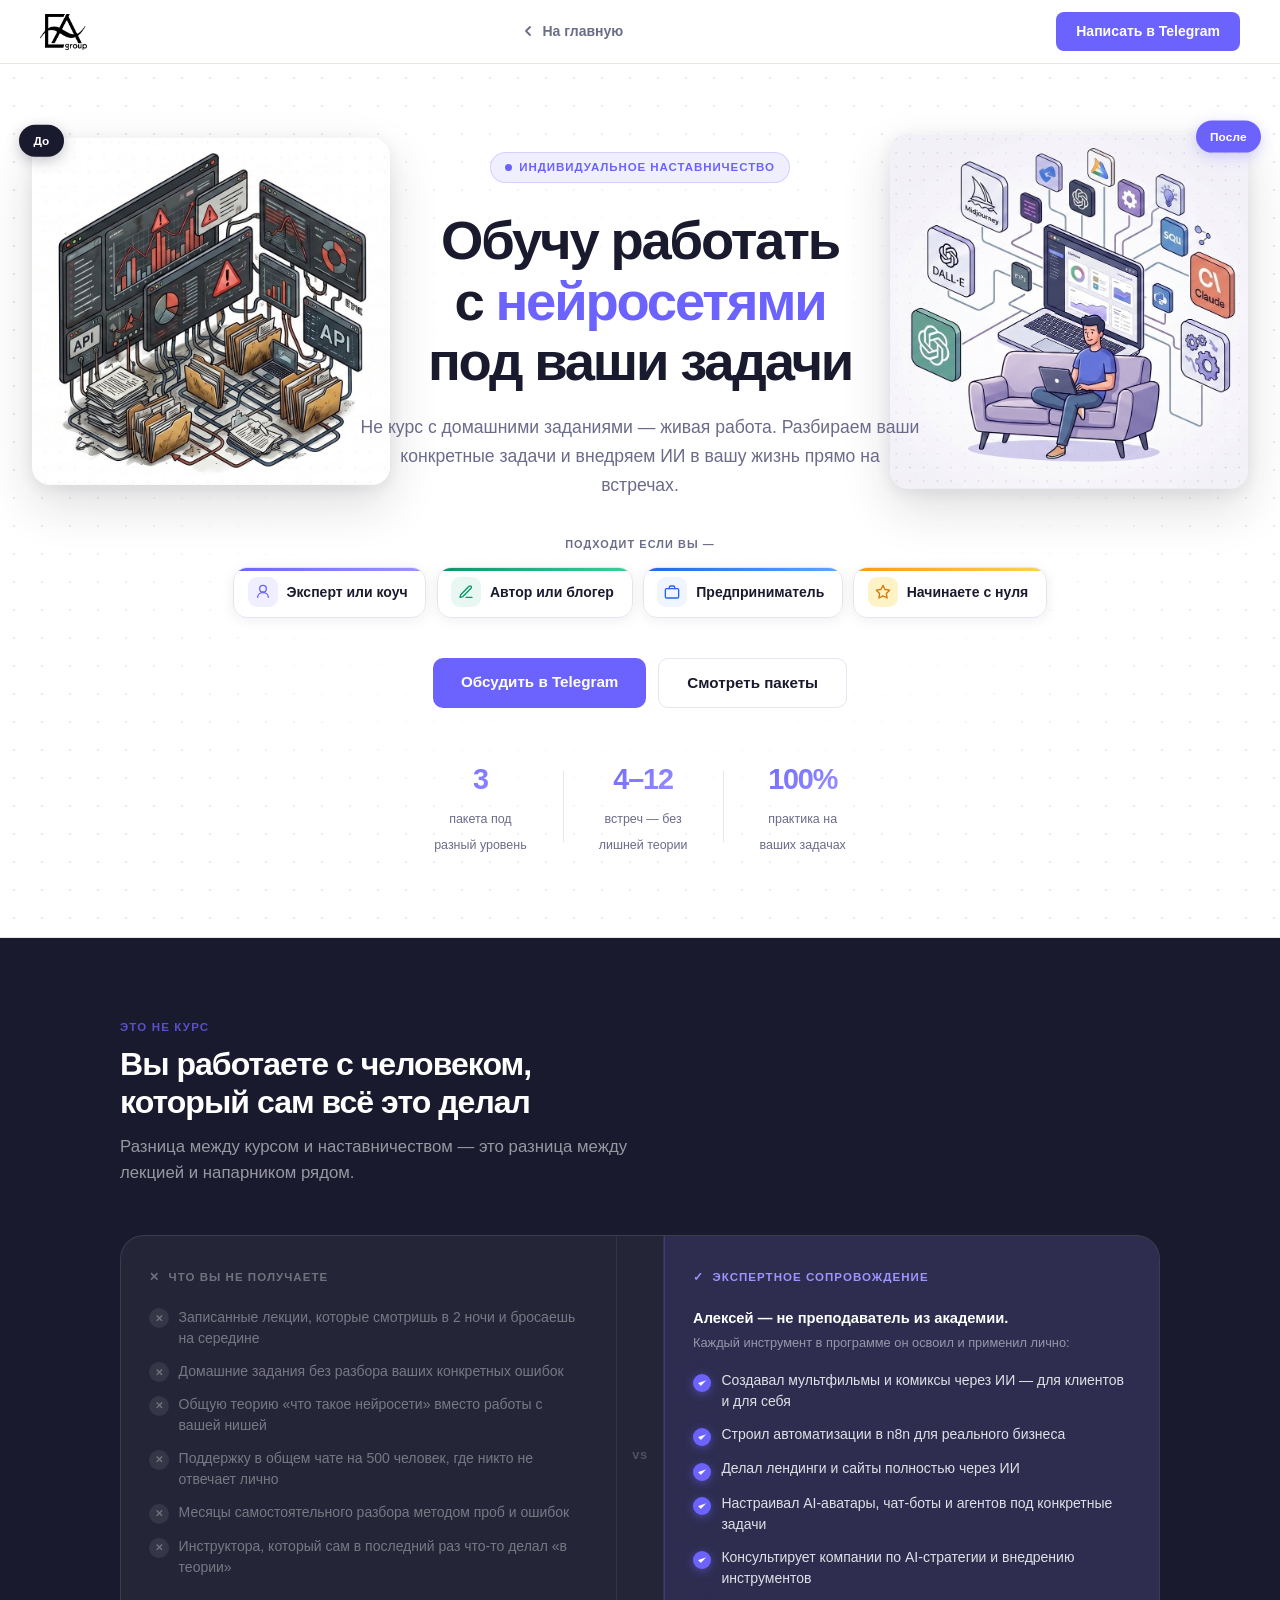
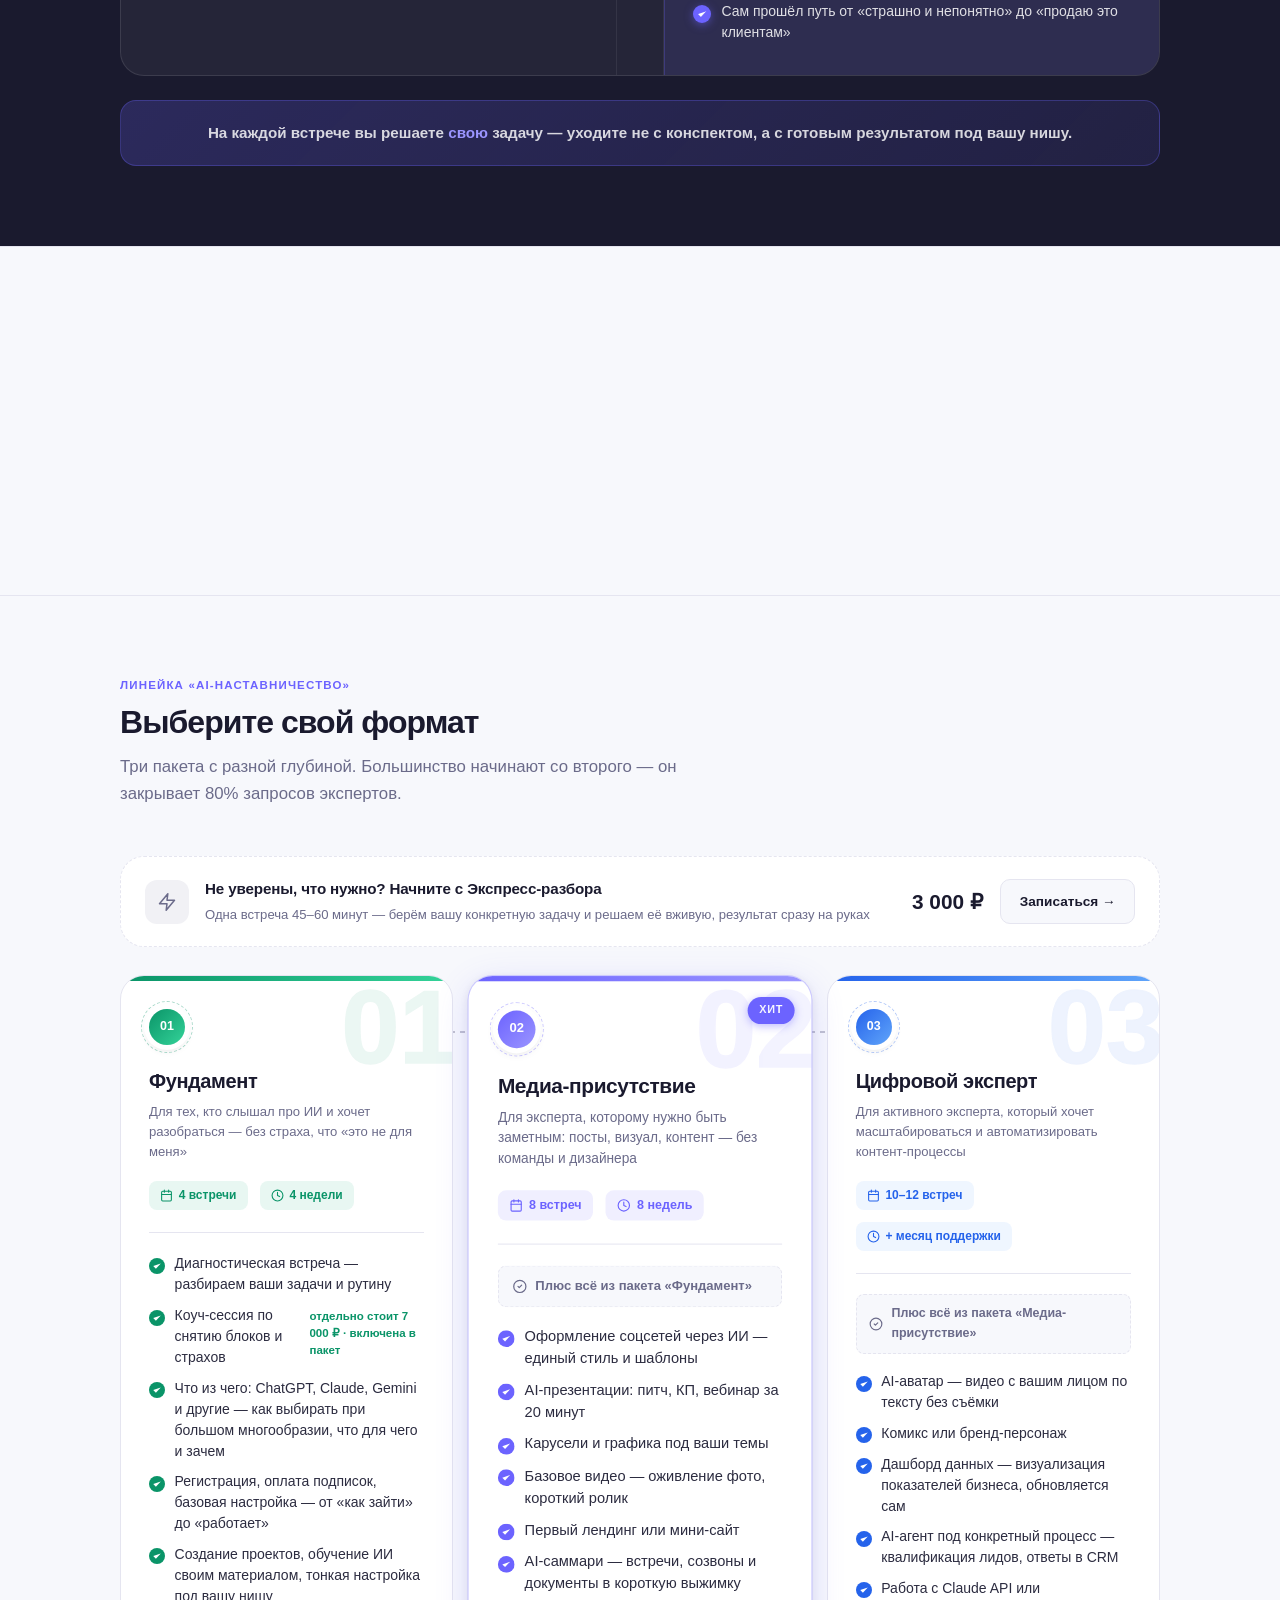
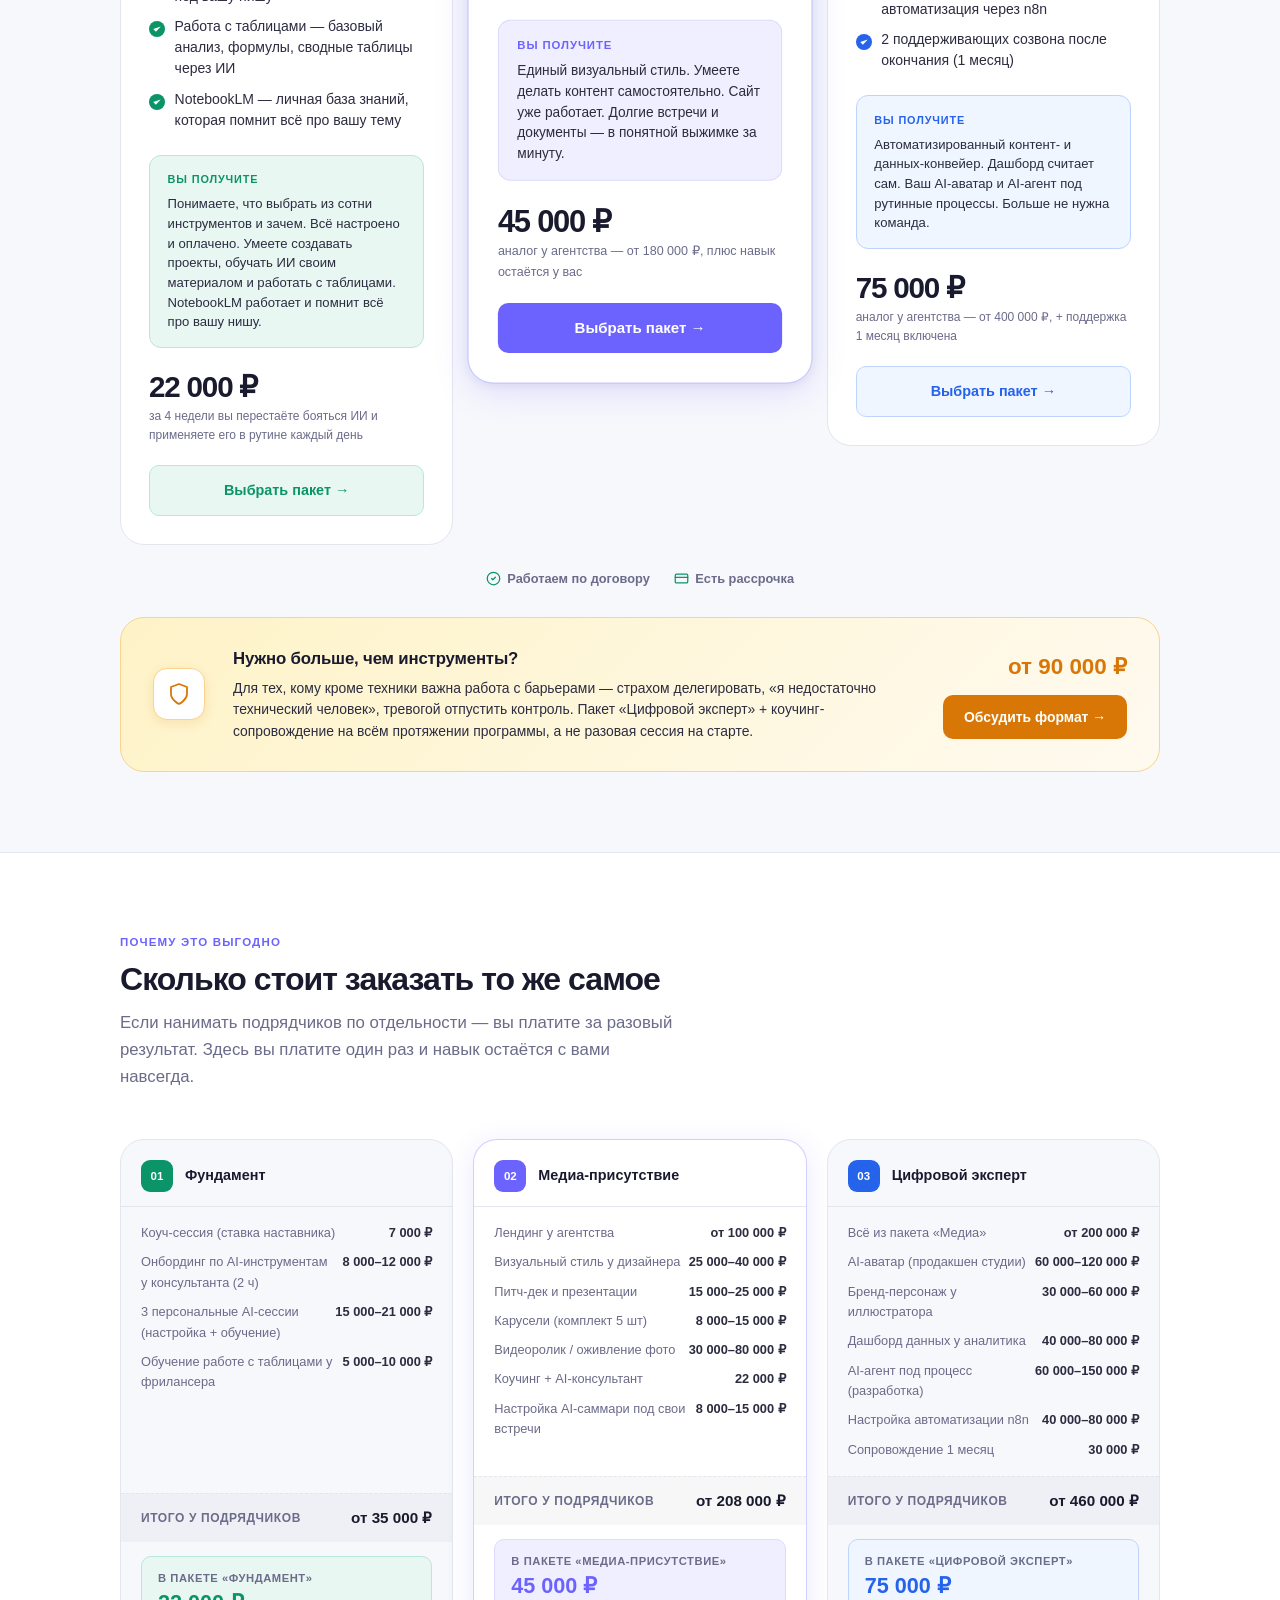
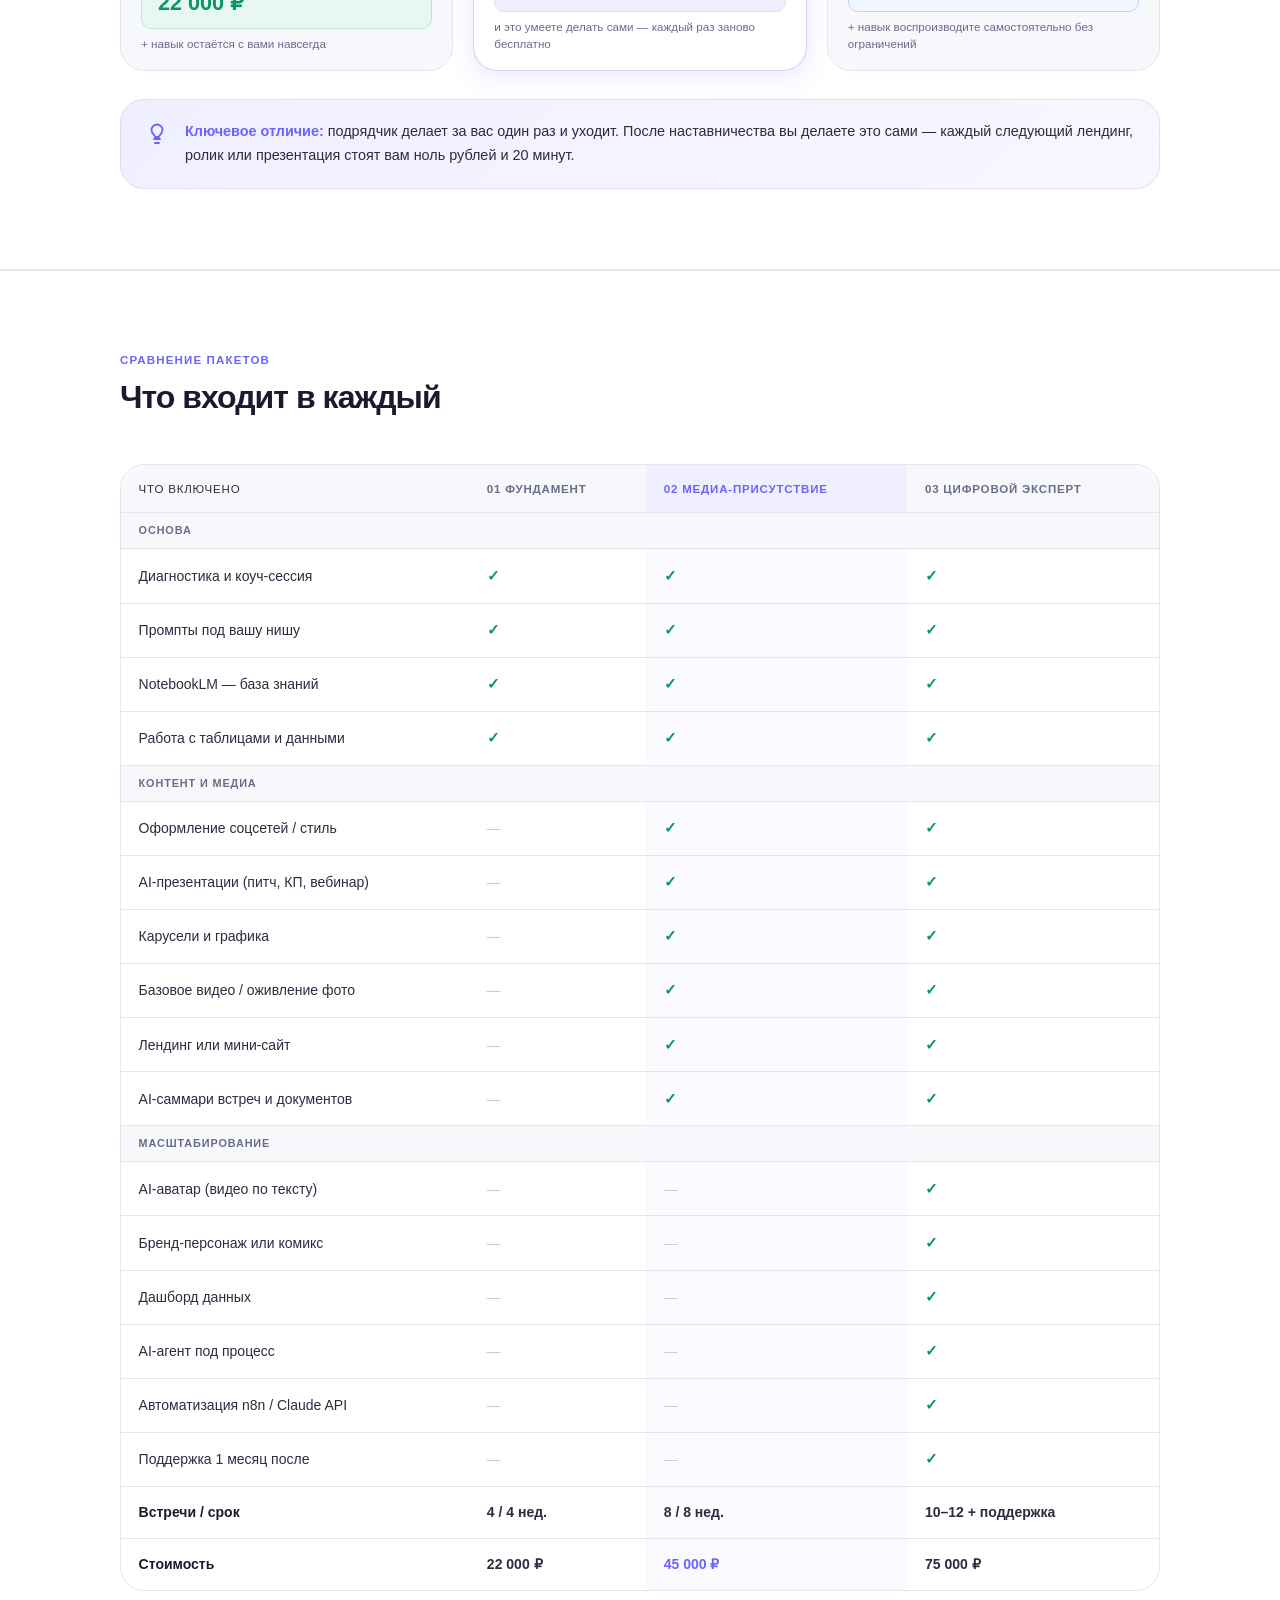
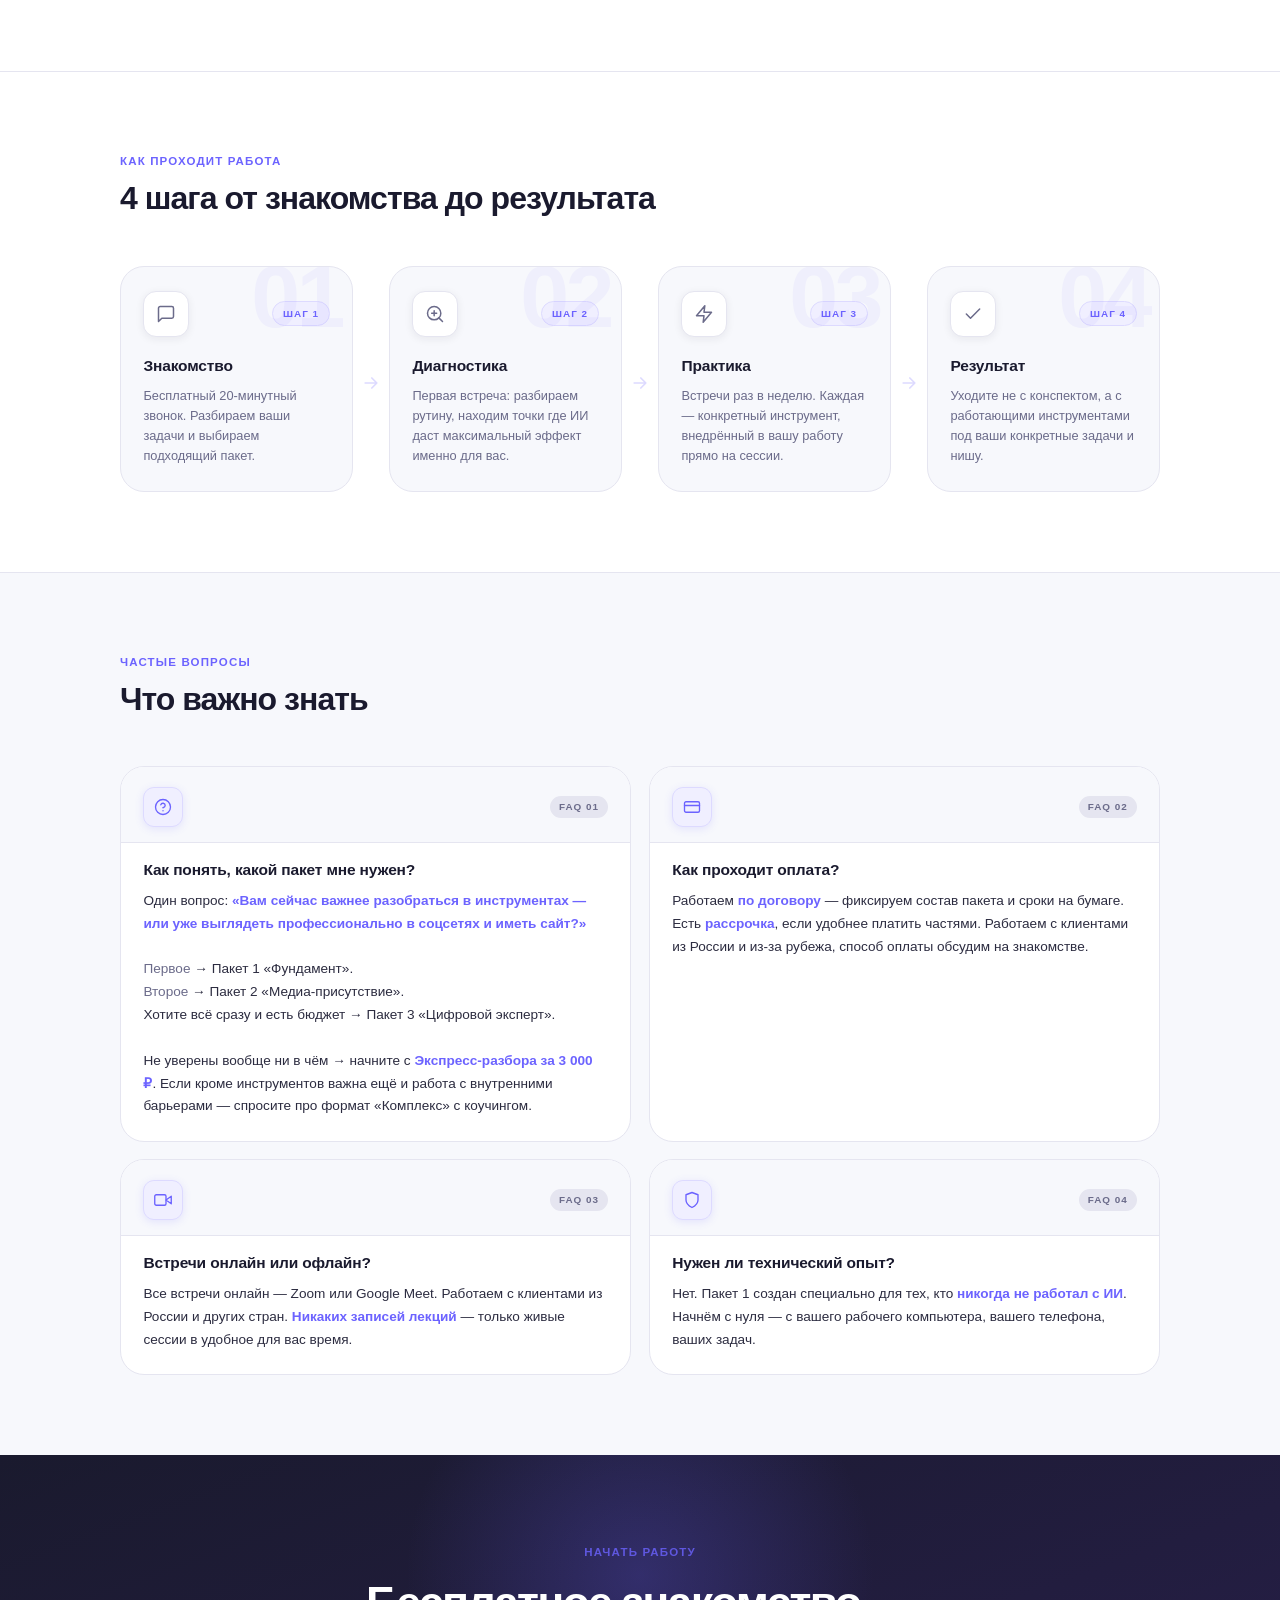
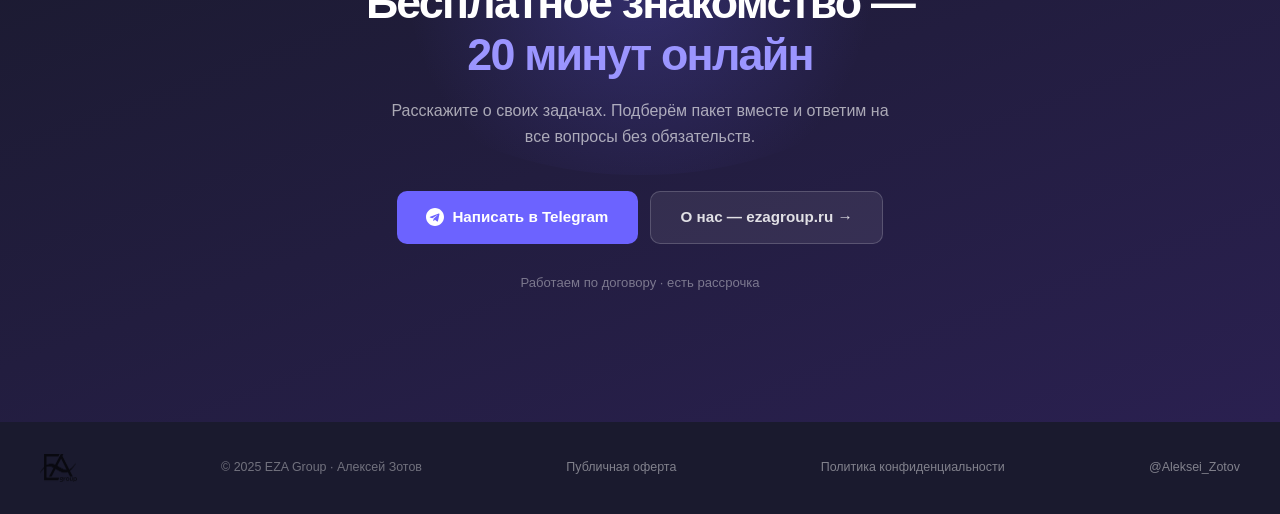
==== ai-mentoring.html @ 1bd9c89c "Add footer links for public offer and privacy policy" ====
<!DOCTYPE html>
<html lang="ru">
<head>
  <meta charset="UTF-8">
  <meta name="viewport" content="width=device-width, initial-scale=1.0">
  <title>AI-Наставничество — EZA Group</title>
  <link rel="icon" type="image/png" href="assets/logo-eza.png">
  <meta name="description" content="Индивидуальное наставничество по нейросетям и ИИ для экспертов и предпринимателей. От экспресс-разбора одной задачи за 3 000 ₽ до полной автоматизации контента и данных.">
  <style>
    @font-face { font-family: 'Golos Text'; font-style: normal; font-weight: 400 700; font-display: swap; src: url('assets/fonts/golos-text-cyrillic.woff2') format('woff2'); unicode-range: U+0301, U+0400-045F, U+0490-0491, U+04B0-04B1, U+2116; }
    @font-face { font-family: 'Golos Text'; font-style: normal; font-weight: 400 700; font-display: swap; src: url('assets/fonts/golos-text-latin.woff2') format('woff2'); unicode-range: U+0000-00FF, U+2000-206F, U+20AC, U+2122; }
    @font-face { font-family: 'Unbounded'; font-style: normal; font-weight: 400 900; font-display: swap; src: url('assets/fonts/unbounded-cyrillic.woff2') format('woff2'); unicode-range: U+0301, U+0400-045F, U+0490-0491, U+04B0-04B1, U+2116; }
    @font-face { font-family: 'Unbounded'; font-style: normal; font-weight: 400 900; font-display: swap; src: url('assets/fonts/unbounded-latin.woff2') format('woff2'); unicode-range: U+0000-00FF, U+2000-206F, U+20AC, U+2122; }
    *, *::before, *::after { box-sizing: border-box; margin: 0; padding: 0; }
    :root {
      --font-display: 'Unbounded', 'Segoe UI', sans-serif;
      --font-body: 'Golos Text', 'Segoe UI', sans-serif;
      --bg: #f7f8fc; --white: #fff; --dark: #1a1a2e; --text: #2c2c40; --muted: #6b6b8a; --border: #e5e5f0;
      --r: 16px; --r-lg: 24px;
      --purple: #6c63ff; --purple-lt: #f0efff; --purple-mid: #dddaff; --purple-glo: rgba(108,99,255,.28);
      --teal:   #0a9468; --teal-lt:   #e8f7f2; --teal-mid:   #b8e8d6; --teal-glo:   rgba(10,148,104,.28);
      --blue:   #2563eb; --blue-lt:   #eff6ff; --blue-mid:   #bdd5fc; --blue-glo:   rgba(37,99,235,.28);
      --amber:  #d97706; --amber-lt:  #fef3c7; --amber-mid:  #fbd38d; --amber-glo:  rgba(217,119,6,.28);
      --grey-lt: #f1f1f5;
    }
    html { scroll-behavior: smooth; }
    body { font-family: var(--font-body); background: var(--bg); color: var(--text); line-height: 1.6; -webkit-font-smoothing: antialiased; }
    h1, h2, h3, .pkg-name, .pkg-price-main, .pkg-num, .section-title, .cta-section h2, .faq-q, .complex-body strong, .complex-price, .entry-banner-text strong, .entry-banner-price, .value-vs-price, .hero-stat strong { font-family: var(--font-display); }

    /* ── NAV ── */
    .nav { position: sticky; top: 0; z-index: 100; background: rgba(255,255,255,.93); backdrop-filter: blur(14px); border-bottom: 1px solid var(--border); height: 64px; display: flex; align-items: center; justify-content: space-between; padding: 0 2.5rem; }
    .nav-logo { display: flex; align-items: center; text-decoration: none; }
    .nav-logo img { height: 36px; width: auto; }
    .nav-back { display: flex; align-items: center; gap: .4rem; font-size: .875rem; font-weight: 600; color: var(--muted); text-decoration: none; transition: color .18s; }
    .nav-back:hover { color: var(--dark); }
    .nav-back svg { transition: transform .18s; }
    .nav-back:hover svg { transform: translateX(-3px); }
    .nav-cta { background: var(--purple); color: #fff; font-size: .875rem; font-weight: 600; padding: .5rem 1.25rem; border-radius: 8px; text-decoration: none; transition: all .18s; }
    .nav-cta:hover { background: #5b52e0; transform: translateY(-1px); box-shadow: 0 4px 14px var(--purple-glo); }

    /* ── HERO ── */
    .hero {
      background-color: var(--white);
      background-image: radial-gradient(var(--border) 1px, transparent 1px);
      background-size: 28px 28px;
      padding: 5.5rem 2rem 5rem; text-align: center;
      border-bottom: 1px solid var(--border); position: relative; overflow: hidden;
    }
    .hero::after {
      content: ''; position: absolute; inset: 0;
      background: radial-gradient(ellipse 60% 60% at 50% 50%, rgba(255,255,255,.97) 30%, rgba(255,255,255,.75) 55%, rgba(255,255,255,.2) 75%, transparent 90%);
      pointer-events: none; z-index: 1;
    }
    .hero > * { position: relative; z-index: 2; }

    /* до-иллюстрация — в свободном левом поле hero */
    .hero-pain-note { position: absolute; left: 2rem; top: calc(50% - 189px); transform: translateY(-50%); width: min(28vw, 380px); z-index: 2; }
    .hero-pain-note img { width: 100%; display: block; border-radius: 18px; box-shadow: 0 20px 50px rgba(26,26,46,.14), 0 4px 16px rgba(26,26,46,.07); }
    .hero-pain-note-tag {
      position: absolute; top: -13px; left: -13px;
      font-family: var(--font-display); font-size: .74rem; font-weight: 600; letter-spacing: .01em;
      color: #fff; background: var(--dark);
      padding: .4rem .9rem; border-radius: 20px;
      box-shadow: 0 4px 14px rgba(26,26,46,.25);
    }

    /* после-иллюстрация — на одном уровне с "До", в свободном правом поле hero */
    .hero-after-note { position: absolute; right: 2rem; top: calc(50% - 189px); transform: translateY(-50%); width: min(28vw, 380px); z-index: 2; }
    .hero-after-note img { width: 100%; display: block; border-radius: 18px; box-shadow: 0 20px 50px rgba(26,26,46,.14), 0 4px 16px rgba(26,26,46,.07); }
    .hero-after-note-tag {
      position: absolute; top: -13px; right: -13px;
      font-family: var(--font-display); font-size: .74rem; font-weight: 600; letter-spacing: .01em;
      color: #fff; background: var(--purple);
      padding: .4rem .9rem; border-radius: 20px;
      box-shadow: 0 4px 14px var(--purple-glo);
    }
    @media (max-width: 1240px) { .hero-after-note { display: none; } }
    @media (max-width: 1240px) { .hero-pain-note { display: none; } }

    .hero-tag {
      display: inline-flex; align-items: center; gap: .45rem;
      background: var(--purple-lt); color: var(--purple);
      font-size: .72rem; font-weight: 800; letter-spacing: .08em; text-transform: uppercase;
      padding: .32rem .9rem; border-radius: 20px;
      border: 1px solid rgba(108,99,255,.22);
      margin-bottom: 1.75rem;
    }
    .hero-tag-dot {
      width: 7px; height: 7px; border-radius: 50%;
      background: var(--purple); animation: pulse 2.2s infinite;
    }
    @keyframes pulse {
      0%, 100% { opacity: 1; transform: scale(1); }
      50% { opacity: .5; transform: scale(.75); }
    }
    .hero h1 {
      font-size: clamp(2.2rem, 5vw, 3.4rem); font-weight: 800; color: var(--dark);
      line-height: 1.12; letter-spacing: -0.04em; max-width: 780px; margin: 0 auto 1.25rem;
    }
    .hero h1 em { font-style: normal; color: var(--purple); }
    .hero-desc { font-size: 1.1rem; color: var(--muted); max-width: 560px; margin: 0 auto 2.25rem; line-height: 1.65; }

    .hero-for {
      display: flex; justify-content: center; gap: .65rem;
      flex-wrap: wrap; margin-bottom: 2.5rem;
    }
    .hero-for-label {
      width: 100%; text-align: center;
      font-size: .68rem; font-weight: 800; letter-spacing: .1em; text-transform: uppercase;
      color: var(--muted); margin-bottom: .15rem;
    }
    .hero-for-chip {
      display: flex; align-items: center; gap: .55rem;
      background: rgba(255,255,255,.92); backdrop-filter: blur(12px);
      border: 1.5px solid var(--border); border-radius: 14px;
      padding: .6rem 1.1rem .6rem .85rem;
      font-size: .875rem; font-weight: 600; color: var(--dark);
      box-shadow: 0 2px 14px rgba(26,26,46,.07), inset 0 1px 0 rgba(255,255,255,.95);
      transition: all .22s cubic-bezier(.34,1.1,.64,1);
      position: relative; overflow: hidden;
    }
    .hero-for-chip::before {
      content: ''; position: absolute; top: 0; left: 0; right: 0; height: 3px;
      border-radius: 14px 14px 0 0;
    }
    .hero-for-chip:hover {
      transform: translateY(-3px);
      box-shadow: 0 8px 28px rgba(26,26,46,.12), inset 0 1px 0 rgba(255,255,255,.95);
    }
    .hero-for-chip .chip-icon {
      width: 30px; height: 30px; border-radius: 9px; flex-shrink: 0;
      display: flex; align-items: center; justify-content: center;
    }
    .hero-for-chip .chip-icon svg { width: 16px; height: 16px; }

    .chip-purple::before { background: linear-gradient(90deg, var(--purple), #9b95ff); }
    .chip-purple:hover { border-color: rgba(108,99,255,.3); background: linear-gradient(160deg, #fff 50%, var(--purple-lt) 100%); }
    .chip-purple .chip-icon { background: var(--purple-lt); color: var(--purple); }

    .chip-teal::before { background: linear-gradient(90deg, var(--teal), #34d399); }
    .chip-teal:hover { border-color: rgba(10,148,104,.3); background: linear-gradient(160deg, #fff 50%, var(--teal-lt) 100%); }
    .chip-teal .chip-icon { background: var(--teal-lt); color: var(--teal); }

    .chip-blue::before { background: linear-gradient(90deg, var(--blue), #60a5fa); }
    .chip-blue:hover { border-color: rgba(37,99,235,.3); background: linear-gradient(160deg, #fff 50%, var(--blue-lt) 100%); }
    .chip-blue .chip-icon { background: var(--blue-lt); color: var(--blue); }

    .chip-amber::before { background: linear-gradient(90deg, #f59e0b, #fcd34d); }
    .chip-amber:hover { border-color: rgba(245,158,11,.3); background: linear-gradient(160deg, #fff 50%, #fffbeb 100%); }
    .chip-amber .chip-icon { background: #fef3c7; color: #d97706; }

    .hero-for-sep { display: none; }

    .hero-actions { display: flex; justify-content: center; gap: .75rem; flex-wrap: wrap; margin-bottom: 3rem; }
    .btn-primary { background: var(--purple); color: #fff; font-size: .95rem; font-weight: 600; padding: .75rem 1.75rem; border-radius: 10px; text-decoration: none; transition: all .2s; }
    .btn-primary:hover { background: #5b52e0; transform: translateY(-1px); box-shadow: 0 4px 18px var(--purple-glo); }
    .btn-ghost { background: transparent; color: var(--dark); font-size: .95rem; font-weight: 600; padding: .75rem 1.75rem; border-radius: 10px; text-decoration: none; border: 1.5px solid var(--border); transition: all .2s; }
    .btn-ghost:hover { border-color: var(--dark); transform: translateY(-1px); }

    .hero-stats { display: flex; justify-content: center; gap: 0; flex-wrap: wrap; }
    .hero-stat { text-align: center; padding: 0 2.25rem; position: relative; }
    .hero-stat + .hero-stat::before { content: ''; position: absolute; left: 0; top: 15%; bottom: 15%; width: 1px; background: var(--border); }
    .hero-stat strong {
      display: block; font-size: 1.8rem; font-weight: 800; letter-spacing: -0.04em;
      background: linear-gradient(135deg, var(--purple), #9c95ff);
      -webkit-background-clip: text; -webkit-text-fill-color: transparent; background-clip: text;
      margin-bottom: .2rem;
    }
    .hero-stat span { font-size: .78rem; color: var(--muted); line-height: 1.4; }

    /* ── SECTION ── */
    .section { padding: 5rem 2rem; }
    .section-inner { max-width: 1040px; margin: 0 auto; }
    .section-label { font-size: .72rem; font-weight: 700; letter-spacing: .1em; text-transform: uppercase; color: var(--purple); margin-bottom: .55rem; }
    .section-title { font-size: 2rem; font-weight: 800; color: var(--dark); letter-spacing: -0.03em; line-height: 1.2; margin-bottom: .75rem; }
    .section-sub { font-size: 1.05rem; color: var(--muted); line-height: 1.6; max-width: 560px; }
    .section-head { margin-bottom: 3rem; }

    /* ── NOT-COURSE SECTION ── */
    .not-course { background: var(--dark); color: #fff; border: none; }
    .not-course .section-label { color: rgba(108,99,255,.75); }
    .not-course .section-title { color: #fff; }
    .not-course .section-sub { color: rgba(255,255,255,.55); }

    .nc-grid {
      display: grid; grid-template-columns: 1fr 48px 1fr; gap: 0;
      background: rgba(255,255,255,.05); border: 1px solid rgba(255,255,255,.1);
      border-radius: var(--r-lg); overflow: hidden; margin-bottom: 1.5rem;
    }

    .nc-col-no  { padding: 2rem 1.75rem; }
    .nc-col-yes { padding: 2rem 1.75rem; background: rgba(108,99,255,.12); border-left: 1px solid rgba(108,99,255,.25); }

    .nc-col-label {
      font-size: .72rem; font-weight: 800; letter-spacing: .09em; text-transform: uppercase;
      margin-bottom: 1.25rem; display: flex; align-items: center; gap: .5rem;
    }
    .nc-col-no  .nc-col-label { color: rgba(255,255,255,.35); }
    .nc-col-yes .nc-col-label { color: #9b95ff; }

    .nc-vs {
      display: flex; align-items: center; justify-content: center;
      font-size: .8rem; font-weight: 800; letter-spacing: .05em;
      color: rgba(255,255,255,.2); border-left: 1px solid rgba(255,255,255,.07);
      border-right: 1px solid rgba(255,255,255,.07);
    }

    .nc-items { display: flex; flex-direction: column; gap: .75rem; }

    .nc-item-no {
      display: flex; align-items: flex-start; gap: .6rem;
      font-size: .875rem; color: rgba(255,255,255,.38); line-height: 1.5;
      text-decoration-color: rgba(255,255,255,.2);
    }
    .nc-item-no::before {
      content: '✕'; flex-shrink: 0; margin-top: .1rem;
      width: 20px; height: 20px; border-radius: 50%;
      background: rgba(255,255,255,.08); color: rgba(255,255,255,.3);
      font-size: .65rem; font-weight: 800;
      display: flex; align-items: center; justify-content: center;
    }

    .nc-exp { margin-bottom: 1rem; }
    .nc-exp-label { font-size: .92rem; font-weight: 700; color: #fff; margin-bottom: .2rem; }
    .nc-exp-sub { font-size: .8rem; color: rgba(255,255,255,.5); }

    .nc-item-yes {
      display: flex; align-items: flex-start; gap: .65rem;
      font-size: .875rem; color: rgba(255,255,255,.85); line-height: 1.5;
    }
    .nc-item-yes::before {
      content: ''; flex-shrink: 0; margin-top: .28rem;
      width: 18px; height: 18px; border-radius: 50%;
      background: var(--purple);
      background-image: url("data:image/svg+xml,%3Csvg xmlns='http://www.w3.org/2000/svg' viewBox='0 0 16 16'%3E%3Cpath fill='%23fff' stroke='%23fff' stroke-width='.5' d='M3 8l3.5 3.5 6.5-7'/%3E%3C/svg%3E");
      background-size: 12px; background-position: center; background-repeat: no-repeat;
      box-shadow: 0 2px 8px rgba(108,99,255,.5);
    }

    .nc-banner {
      background: linear-gradient(135deg, rgba(108,99,255,.22) 0%, rgba(108,99,255,.1) 100%);
      border: 1px solid rgba(108,99,255,.3); border-radius: var(--r);
      padding: 1.25rem 1.5rem;
      font-size: .95rem; font-weight: 600; color: rgba(255,255,255,.82);
      line-height: 1.6; text-align: center;
    }
    .nc-banner strong { color: #9b95ff; }

    @media (max-width: 860px) {
      .nc-grid { grid-template-columns: 1fr; }
      .nc-vs { display: none; }
      .nc-col-yes { border-left: none; border-top: 1px solid rgba(108,99,255,.25); }
    }

    /* ── SKILLS STRIP (видео-переход перед пакетами) ── */
    /* aspect-ratio совпадает с обрезанным видео (1280×350) — видео ложится ровно по ширине,
       без полей по бокам и без обрезки кадра сверху/снизу */
    .skills-strip { width: 100%; aspect-ratio: 1280 / 350; overflow: hidden; background: var(--bg); border-top: 1px solid var(--border); border-bottom: 1px solid var(--border); }
    .skills-strip video { width: 100%; height: 100%; object-fit: cover; display: block; }

    /* ── PACKAGES ── */
    .packages { background: var(--bg); }

    /* Уровень 0 — вход */
    .entry-banner {
      display: flex; align-items: center; justify-content: space-between; gap: 1.25rem; flex-wrap: wrap;
      background: var(--white); border: 1.5px dashed var(--border); border-radius: var(--r-lg);
      padding: 1.25rem 1.5rem; margin-bottom: 1.75rem;
    }
    .entry-banner-left { display: flex; align-items: center; gap: 1rem; flex: 1; min-width: 240px; }
    .entry-banner-icon {
      width: 44px; height: 44px; border-radius: 12px; flex-shrink: 0;
      background: var(--grey-lt); color: var(--muted);
      display: flex; align-items: center; justify-content: center;
    }
    .entry-banner-icon svg { width: 20px; height: 20px; }
    .entry-banner-text strong { display: block; font-size: .95rem; font-weight: 800; color: var(--dark); letter-spacing: -.01em; }
    .entry-banner-text span { font-size: .82rem; color: var(--muted); line-height: 1.5; }
    .entry-banner-right { display: flex; align-items: center; gap: 1.1rem; flex-shrink: 0; }
    .entry-banner-price { font-size: 1.3rem; font-weight: 800; color: var(--dark); white-space: nowrap; }
    .entry-banner-btn {
      display: inline-flex; align-items: center; gap: .4rem; white-space: nowrap;
      background: var(--bg); color: var(--dark); border: 1.5px solid var(--border);
      font-size: .85rem; font-weight: 700; padding: .65rem 1.15rem; border-radius: 10px;
      text-decoration: none; transition: all .2s;
    }
    .entry-banner-btn:hover { background: var(--dark); color: #fff; border-color: var(--dark); transform: translateY(-1px); }

    .pkg-grid { display: grid; grid-template-columns: repeat(3, 1fr); gap: 1.25rem; align-items: start; position: relative; }

    /* маршрут — соединительная линия между карточками-остановками.
       Красится позади карточек (обычный порядок покраски ::before) и видна только в зазорах,
       т.к. непрозрачный фон карточек перекрывает её везде, кроме gap. */
    .pkg-grid::before {
      content: '';
      position: absolute; left: 0; right: 0; top: 56px; height: 2px;
      background: repeating-linear-gradient(90deg, var(--muted) 0 5px, transparent 5px 10px);
      opacity: .4;
    }

    .pkg-card {
      background: var(--white);
      border: 1.5px solid var(--border);
      border-radius: var(--r-lg);
      overflow: hidden;
      position: relative;
      transition: all .3s cubic-bezier(.34,1.1,.64,1);
      display: flex; flex-direction: column;
    }
    .pkg-card:hover {
      transform: translateY(-6px);
      box-shadow: 0 20px 56px rgba(26,26,46,.12), 0 4px 12px rgba(26,26,46,.07);
    }
    .pkg-card.featured {
      border-color: rgba(108,99,255,.35);
      box-shadow: 0 8px 32px rgba(108,99,255,.18), 0 2px 8px rgba(26,26,46,.07);
      transform: scale(1.045); transform-origin: top center; z-index: 3; margin: 0 .1rem;
    }
    .pkg-card.featured:hover {
      transform: scale(1.045) translateY(-6px);
      box-shadow: 0 24px 64px rgba(108,99,255,.25), 0 6px 16px rgba(26,26,46,.09);
    }
    @media (max-width: 860px) {
      .pkg-card.featured, .pkg-card.featured:hover { transform: none; margin: 0; }
    }

    .pkg-stripe { height: 5px; }
    .pkg-card:nth-child(1) .pkg-stripe { background: linear-gradient(90deg, var(--teal), #34d399); }
    .pkg-card:nth-child(2) .pkg-stripe { background: linear-gradient(90deg, var(--purple), #9b95ff); }
    .pkg-card:nth-child(3) .pkg-stripe { background: linear-gradient(90deg, var(--blue), #60a5fa); }

    .pkg-badge {
      position: absolute; top: 20px; right: 16px;
      background: var(--purple); color: #fff;
      font-size: .65rem; font-weight: 800; letter-spacing: .07em; text-transform: uppercase;
      padding: .28rem .7rem; border-radius: 20px;
      box-shadow: 0 2px 8px rgba(108,99,255,.45);
    }

    .pkg-body { padding: 1.75rem 1.75rem 0; flex: 1; position: relative; }

    /* объёмная фоновая цифра-текстура — не для чтения, для глубины */
    .pkg-ghost {
      position: absolute; top: -.4rem; right: -.3rem;
      font-family: var(--font-display); font-weight: 700; font-size: 6.5rem; line-height: 1;
      color: transparent; -webkit-text-stroke: 1.5px currentColor; opacity: .08;
      pointer-events: none; user-select: none; z-index: 0;
    }
    .pkg-card:nth-child(1) .pkg-ghost { color: var(--teal); }
    .pkg-card:nth-child(2) .pkg-ghost { color: var(--purple); }
    .pkg-card:nth-child(3) .pkg-ghost { color: var(--blue); }
    .pkg-body > *:not(.pkg-ghost) { position: relative; z-index: 1; }

    .pkg-num {
      width: 36px; height: 36px; border-radius: 50%;
      display: flex; align-items: center; justify-content: center;
      font-size: .78rem; font-weight: 800; color: #fff;
      margin-bottom: 1.25rem;
      position: relative; z-index: 8;
      box-shadow: 0 0 0 5px var(--white), 0 3px 10px rgba(0,0,0,.18);
    }
    .pkg-num::before {
      content: ''; position: absolute; inset: -8px;
      border-radius: 50%; border: 1.5px dashed var(--accent, var(--purple)); opacity: .35;
    }
    .pkg-card:nth-child(1) .pkg-num { background: linear-gradient(135deg, var(--teal), #34d399); --accent: var(--teal); }
    .pkg-card:nth-child(2) .pkg-num { background: linear-gradient(135deg, var(--purple), #9b95ff); --accent: var(--purple); }
    .pkg-card:nth-child(3) .pkg-num { background: linear-gradient(135deg, var(--blue), #60a5fa); --accent: var(--blue); }

    .pkg-name { font-size: 1.25rem; font-weight: 800; color: var(--dark); letter-spacing: -0.02em; margin-bottom: .3rem; }
    .pkg-target { font-size: .82rem; color: var(--muted); margin-bottom: 1.25rem; line-height: 1.5; }

    .pkg-meta {
      display: flex; gap: .75rem; margin-bottom: 1.4rem; flex-wrap: wrap;
    }
    .pkg-pill {
      display: flex; align-items: center; gap: .35rem;
      font-size: .75rem; font-weight: 600; padding: .3rem .7rem;
      border-radius: 8px;
    }
    .pkg-pill svg { width: 13px; height: 13px; flex-shrink: 0; }
    .pkg-card:nth-child(1) .pkg-pill { background: var(--teal-lt); color: var(--teal); }
    .pkg-card:nth-child(2) .pkg-pill { background: var(--purple-lt); color: var(--purple); }
    .pkg-card:nth-child(3) .pkg-pill { background: var(--blue-lt); color: var(--blue); }

    .pkg-divider { border: none; border-top: 1px solid var(--border); margin-bottom: 1.25rem; }

    .pkg-inherit {
      display: flex; align-items: center; gap: .5rem;
      font-size: .78rem; font-weight: 600; color: var(--muted);
      background: var(--bg); border: 1px dashed var(--border); border-radius: 8px;
      padding: .55rem .8rem; margin-bottom: 1.1rem;
    }
    .pkg-inherit svg { width: 14px; height: 14px; flex-shrink: 0; }

    .pkg-features { list-style: none; display: flex; flex-direction: column; gap: .6rem; margin-bottom: 1.5rem; }
    .pkg-features li { display: flex; align-items: flex-start; gap: .6rem; font-size: .875rem; color: var(--text); line-height: 1.5; }
    .pkg-features li::before {
      content: ''; flex-shrink: 0; margin-top: .28rem;
      width: 16px; height: 16px; border-radius: 50%;
      display: flex; align-items: center; justify-content: center;
      background-image: url("data:image/svg+xml,%3Csvg xmlns='http://www.w3.org/2000/svg' viewBox='0 0 16 16'%3E%3Cpath fill='%23fff' d='M3 8l3.5 3.5 6.5-7'/%3E%3C/svg%3E");
      background-size: 12px; background-position: center; background-repeat: no-repeat;
    }
    .pkg-card:nth-child(1) .pkg-features li::before { background-color: var(--teal); }
    .pkg-card:nth-child(2) .pkg-features li::before { background-color: var(--purple); }
    .pkg-card:nth-child(3) .pkg-features li::before { background-color: var(--blue); }

    .pkg-result {
      border-radius: 12px; padding: .95rem 1.1rem; margin-bottom: 1.5rem;
    }
    .pkg-card:nth-child(1) .pkg-result { background: var(--teal-lt); border: 1px solid var(--teal-mid); }
    .pkg-card:nth-child(2) .pkg-result { background: var(--purple-lt); border: 1px solid var(--purple-mid); }
    .pkg-card:nth-child(3) .pkg-result { background: var(--blue-lt); border: 1px solid var(--blue-mid); }

    .pkg-result-label { font-size: .68rem; font-weight: 800; letter-spacing: .08em; text-transform: uppercase; margin-bottom: .35rem; }
    .pkg-card:nth-child(1) .pkg-result-label { color: var(--teal); }
    .pkg-card:nth-child(2) .pkg-result-label { color: var(--purple); }
    .pkg-card:nth-child(3) .pkg-result-label { color: var(--blue); }
    .pkg-result p { font-size: .82rem; color: var(--text); line-height: 1.5; }

    .pkg-footer { padding: 0 1.75rem 1.75rem; }

    .pkg-price {
      display: flex; align-items: baseline; gap: .5rem;
      margin-bottom: .3rem;
    }
    .pkg-price-main { font-size: 1.85rem; font-weight: 800; color: var(--dark); letter-spacing: -0.04em; line-height: 1; }
    .pkg-price-alt { font-size: .82rem; color: var(--muted); }
    .pkg-price-note { font-size: .75rem; color: var(--muted); margin-bottom: 1.25rem; }

    .pkg-btn {
      display: block; text-align: center; text-decoration: none;
      font-size: .9rem; font-weight: 700; padding: .8rem;
      border-radius: 10px; transition: all .2s;
    }
    .pkg-card:nth-child(1) .pkg-btn { background: var(--teal-lt); color: var(--teal); border: 1.5px solid var(--teal-mid); }
    .pkg-card:nth-child(1) .pkg-btn:hover { background: var(--teal); color: #fff; border-color: var(--teal); transform: translateY(-1px); box-shadow: 0 4px 14px var(--teal-glo); }
    .pkg-card:nth-child(2) .pkg-btn { background: var(--purple); color: #fff; }
    .pkg-card:nth-child(2) .pkg-btn:hover { background: #5b52e0; transform: translateY(-1px); box-shadow: 0 4px 14px var(--purple-glo); }
    .pkg-card:nth-child(3) .pkg-btn { background: var(--blue-lt); color: var(--blue); border: 1.5px solid var(--blue-mid); }
    .pkg-card:nth-child(3) .pkg-btn:hover { background: var(--blue); color: #fff; border-color: var(--blue); transform: translateY(-1px); box-shadow: 0 4px 14px var(--blue-glo); }

    .pkg-trust {
      display: flex; align-items: center; justify-content: center; gap: 1.5rem; flex-wrap: wrap;
      margin-top: 1.5rem; font-size: .8rem; color: var(--muted); font-weight: 600;
    }
    .pkg-trust-item { display: flex; align-items: center; gap: .4rem; }
    .pkg-trust-item svg { width: 15px; height: 15px; color: var(--teal); flex-shrink: 0; }

    /* Комплекс — премиум-колл-аут */
    .complex-callout {
      margin-top: 1.75rem; display: flex; align-items: center; gap: 1.75rem; flex-wrap: wrap;
      background: linear-gradient(135deg, var(--amber-lt) 0%, #fffaf0 100%);
      border: 1.5px solid var(--amber-mid); border-radius: var(--r-lg);
      padding: 1.75rem 2rem;
    }
    .complex-icon {
      width: 52px; height: 52px; border-radius: 14px; flex-shrink: 0;
      background: #fff; border: 1.5px solid var(--amber-mid);
      display: flex; align-items: center; justify-content: center;
      color: var(--amber); box-shadow: 0 3px 12px rgba(217,119,6,.15);
    }
    .complex-icon svg { width: 24px; height: 24px; }
    .complex-body { flex: 1; min-width: 240px; }
    .complex-body strong { display: block; font-size: 1.05rem; font-weight: 800; color: var(--dark); margin-bottom: .3rem; letter-spacing: -.01em; }
    .complex-body p { font-size: .87rem; color: var(--text); line-height: 1.55; }
    .complex-right { display: flex; flex-direction: column; align-items: flex-end; gap: .6rem; flex-shrink: 0; }
    .complex-price { font-size: 1.4rem; font-weight: 800; color: var(--amber); white-space: nowrap; }
    .complex-btn {
      display: inline-flex; align-items: center; gap: .4rem; white-space: nowrap;
      background: var(--amber); color: #fff; font-size: .87rem; font-weight: 700;
      padding: .7rem 1.3rem; border-radius: 10px; text-decoration: none; transition: all .2s;
    }
    .complex-btn:hover { background: #b96305; transform: translateY(-1px); box-shadow: 0 4px 16px var(--amber-glo); }

    @media (max-width: 640px) {
      .entry-banner-right, .complex-right { width: 100%; align-items: stretch; }
      .entry-banner-btn, .complex-btn { justify-content: center; }
      .complex-right { flex-direction: row; justify-content: space-between; align-items: center; }
    }

    /* ── HOW IT WORKS ── */
    .how { background: var(--white); border-top: 1px solid var(--border); border-bottom: 1px solid var(--border); }

    .how-steps {
      display: grid;
      grid-template-columns: 1fr 36px 1fr 36px 1fr 36px 1fr;
      align-items: center; gap: 0;
    }

    .how-arrow {
      display: flex; align-items: center; justify-content: center;
      padding-top: .5rem;
    }
    .how-arrow svg { color: var(--purple-mid); width: 20px; height: 20px; }

    .how-card {
      background: var(--bg); border: 1.5px solid var(--border);
      border-radius: var(--r-lg); padding: 1.5rem 1.4rem;
      position: relative; overflow: hidden;
      transition: all .25s cubic-bezier(.34,1.1,.64,1);
    }
    .how-card::after {
      content: attr(data-num); position: absolute;
      top: -14px; right: 10px;
      font-size: 5.5rem; font-weight: 900; line-height: 1;
      color: rgba(108,99,255,.055); pointer-events: none; user-select: none;
      letter-spacing: -.04em;
    }
    .how-card:hover {
      border-color: rgba(108,99,255,.28);
      background: linear-gradient(155deg, var(--white) 40%, var(--purple-lt) 100%);
      transform: translateY(-4px);
      box-shadow: 0 12px 36px var(--purple-glo);
    }
    .how-card:hover .how-card-icon {
      background: var(--purple-lt); border-color: var(--purple-mid);
      box-shadow: 0 4px 16px var(--purple-glo);
    }
    .how-card:hover .how-card-icon svg { color: var(--purple); }

    .how-card-top { display: flex; align-items: center; justify-content: space-between; margin-bottom: 1.1rem; }

    .how-card-icon {
      width: 46px; height: 46px; border-radius: 13px;
      background: var(--white); border: 1.5px solid var(--border);
      display: flex; align-items: center; justify-content: center;
      box-shadow: 0 2px 8px rgba(26,26,46,.07);
      transition: all .25s; flex-shrink: 0;
    }
    .how-card-icon svg { width: 20px; height: 20px; color: var(--muted); transition: color .25s; }

    .how-step-badge {
      font-size: .62rem; font-weight: 800; letter-spacing: .1em; text-transform: uppercase;
      color: var(--purple); background: var(--purple-lt);
      border: 1px solid var(--purple-mid); border-radius: 20px;
      padding: .22rem .6rem;
    }

    .how-card h4 { font-size: .97rem; font-weight: 800; color: var(--dark); margin-bottom: .4rem; letter-spacing: -.01em; }
    .how-card p { font-size: .8rem; color: var(--muted); line-height: 1.58; }

    /* ── FAQ ── */
    .tip-section { background: var(--bg); }

    .faq-grid {
      display: grid; grid-template-columns: repeat(2, 1fr); gap: 1.1rem;
    }

    .faq-card {
      background: var(--white); border: 1.5px solid var(--border);
      border-radius: var(--r-lg); overflow: hidden;
      transition: all .25s cubic-bezier(.34,1.1,.64,1);
    }
    .faq-card:hover {
      border-color: rgba(108,99,255,.28);
      box-shadow: 0 8px 28px rgba(108,99,255,.12);
      transform: translateY(-3px);
    }

    .faq-card-top {
      display: flex; align-items: center; justify-content: space-between;
      padding: 1.25rem 1.4rem .9rem;
      border-bottom: 1px solid var(--border);
      background: var(--bg);
    }
    .faq-card-icon {
      width: 40px; height: 40px; border-radius: 11px; flex-shrink: 0;
      background: var(--purple-lt); border: 1.5px solid var(--purple-mid);
      display: flex; align-items: center; justify-content: center;
      box-shadow: 0 2px 8px rgba(108,99,255,.14);
    }
    .faq-card-icon svg { width: 18px; height: 18px; color: var(--purple); }
    .faq-num {
      font-size: .62rem; font-weight: 800; letter-spacing: .1em; text-transform: uppercase;
      color: var(--muted); background: var(--border);
      padding: .2rem .55rem; border-radius: 20px;
    }

    .faq-card-body { padding: 1.1rem 1.4rem 1.4rem; }
    .faq-q { font-size: .97rem; font-weight: 800; color: var(--dark); margin-bottom: .6rem; letter-spacing: -.01em; line-height: 1.3; }
    .faq-a { font-size: .85rem; color: var(--text); line-height: 1.68; }
    .faq-a strong { color: var(--purple); font-weight: 700; }
    .faq-a em { font-style: normal; color: var(--muted); }

    @media (max-width: 680px) {
      .faq-grid { grid-template-columns: 1fr; }
    }

    /* ── VALUE SECTION ── */
    .value-section { background: var(--white); border-top: 1px solid var(--border); border-bottom: 1px solid var(--border); }

    .value-grid { display: grid; grid-template-columns: repeat(3, 1fr); gap: 1.25rem; margin-bottom: 1.75rem; }

    .value-card {
      border: 1.5px solid var(--border); border-radius: var(--r-lg);
      overflow: hidden; background: var(--bg);
      display: flex; flex-direction: column;
    }
    .value-card-featured {
      border-color: rgba(108,99,255,.3);
      box-shadow: 0 6px 28px rgba(108,99,255,.14);
      background: var(--white);
    }

    .value-card-head {
      display: flex; align-items: center; gap: .75rem;
      padding: 1.25rem 1.25rem .9rem;
      border-bottom: 1px solid var(--border);
    }
    .value-num {
      width: 32px; height: 32px; border-radius: 9px; flex-shrink: 0;
      display: flex; align-items: center; justify-content: center;
      font-size: .72rem; font-weight: 800; color: #fff;
    }
    .vc-teal   { background: var(--teal); }
    .vc-purple { background: var(--purple); }
    .vc-blue   { background: var(--blue); }
    .value-card-title { font-size: .9rem; font-weight: 700; color: var(--dark); }

    .value-rows { padding: 1rem 1.25rem; flex: 1; display: flex; flex-direction: column; gap: .55rem; }
    .value-row { display: flex; justify-content: space-between; align-items: baseline; gap: .5rem; font-size: .8rem; }
    .value-item { color: var(--muted); }
    .value-market { font-weight: 600; color: var(--text); white-space: nowrap; }

    .value-total-row {
      display: flex; justify-content: space-between; align-items: center;
      padding: .75rem 1.25rem;
      border-top: 1.5px dashed var(--border);
      background: rgba(26,26,46,.03);
    }
    .value-total-label { font-size: .75rem; font-weight: 700; color: var(--muted); text-transform: uppercase; letter-spacing: .05em; }
    .value-total-market { font-size: .95rem; font-weight: 800; color: var(--dark); }

    .value-vs { padding: .85rem 1.25rem 1.1rem; }
    .value-vs-inner {
      display: flex; flex-direction: column; gap: .18rem;
      border-radius: 10px; padding: .8rem 1rem; margin-bottom: .4rem;
    }
    .vc-teal-bg   { background: var(--teal-lt); border: 1px solid var(--teal-mid); }
    .vc-purple-bg { background: var(--purple-lt); border: 1px solid var(--purple-mid); }
    .vc-blue-bg   { background: var(--blue-lt); border: 1px solid var(--blue-mid); }
    .value-vs-label { font-size: .7rem; font-weight: 700; letter-spacing: .05em; text-transform: uppercase; color: var(--muted); }
    .value-vs-price { font-size: 1.35rem; font-weight: 800; line-height: 1.15; }
    .vc-teal-text   { color: var(--teal); }
    .vc-purple-text { color: var(--purple); }
    .vc-blue-text   { color: var(--blue); }
    .value-vs-note { font-size: .73rem; color: var(--muted); line-height: 1.45; }

    /* feat-note inside pkg-features li */
    .feat-note { display: block; font-size: .72rem; font-weight: 700; color: var(--teal); margin-top: .18rem; }

    .value-insight {
      display: flex; align-items: flex-start; gap: 1rem;
      background: linear-gradient(135deg, var(--purple-lt), #f8f7ff);
      border: 1.5px solid var(--purple-mid); border-radius: var(--r-lg);
      padding: 1.25rem 1.5rem; font-size: .9rem; color: var(--text); line-height: 1.65;
    }
    .value-insight-icon { flex-shrink: 0; margin-top: .05rem; color: var(--purple); }
    .value-insight strong { color: var(--purple); }

    /* ── COMPARE TABLE ── */
    .compare { background: var(--white); border-top: 1px solid var(--border); }

    .compare-table { width: 100%; border-collapse: collapse; }
    .compare-table th, .compare-table td { padding: .9rem 1.1rem; text-align: left; border-bottom: 1px solid var(--border); font-size: .875rem; }
    .compare-table th:first-child, .compare-table td:first-child { font-weight: 500; color: var(--text); }
    .compare-table th { font-size: .72rem; font-weight: 800; letter-spacing: .07em; text-transform: uppercase; color: var(--muted); background: var(--bg); }
    .compare-table th.col-hit { background: var(--purple-lt); color: var(--purple); }
    .compare-table td.col-hit { background: rgba(108,99,255,.03); }
    .compare-table tr:last-child td { border-bottom: none; }
    .compare-table .check-y { color: var(--teal); font-weight: 700; font-size: .95rem; }
    .compare-table .check-n { color: #ccc; }
    .compare-table .check-txt { color: var(--text); font-weight: 600; }
    .compare-table .row-group td { background: var(--bg); font-size: .68rem; font-weight: 800; letter-spacing: .08em; text-transform: uppercase; color: var(--muted); padding: .55rem 1.1rem; }
    .compare-table .row-group td.col-hit { background: var(--purple-lt); }
    .compare-wrap { border: 1.5px solid var(--border); border-radius: var(--r-lg); overflow-x: auto; overflow-y: hidden; -webkit-overflow-scrolling: touch; }
    .compare-table { min-width: 600px; }
    .compare-hint { display: none; font-size: .74rem; color: var(--muted); text-align: center; margin-top: .6rem; }

    /* ── CTA ── */
    .cta-section {
      background: linear-gradient(160deg, #1a1a2e 0%, #2a2050 100%);
      padding: 5.5rem 2rem; text-align: center; position: relative; overflow: hidden;
    }
    .cta-section::before {
      content: ''; position: absolute; top: -80px; left: 50%;
      transform: translateX(-50%);
      width: 600px; height: 400px; border-radius: 50%;
      background: radial-gradient(circle, rgba(108,99,255,.25), transparent 65%);
      pointer-events: none;
    }
    .cta-section > * { position: relative; z-index: 1; }
    .cta-label { font-size: .72rem; font-weight: 800; letter-spacing: .1em; text-transform: uppercase; color: rgba(108,99,255,.8); margin-bottom: 1rem; }
    .cta-section h2 { font-size: clamp(1.8rem, 4vw, 2.8rem); font-weight: 800; color: #fff; letter-spacing: -0.04em; line-height: 1.15; margin-bottom: 1.1rem; }
    .cta-section h2 em { font-style: normal; color: #9b95ff; }
    .cta-section p { font-size: 1rem; color: rgba(255,255,255,.62); max-width: 500px; margin: 0 auto 2.5rem; line-height: 1.65; }
    .cta-btns { display: flex; justify-content: center; gap: .75rem; flex-wrap: wrap; }
    .cta-btn-main {
      display: inline-flex; align-items: center; gap: .5rem;
      background: var(--purple); color: #fff;
      font-size: .95rem; font-weight: 700; padding: .85rem 1.85rem;
      border-radius: 10px; text-decoration: none; transition: all .2s;
    }
    .cta-btn-main:hover { background: #5b52e0; transform: translateY(-2px); box-shadow: 0 6px 24px rgba(108,99,255,.5); }
    .cta-btn-ghost {
      display: inline-flex; align-items: center; gap: .5rem;
      background: rgba(255,255,255,.08); color: rgba(255,255,255,.85);
      font-size: .95rem; font-weight: 600; padding: .85rem 1.85rem;
      border-radius: 10px; text-decoration: none; border: 1.5px solid rgba(255,255,255,.18);
      transition: all .2s;
    }
    .cta-btn-ghost:hover { background: rgba(255,255,255,.14); border-color: rgba(255,255,255,.35); transform: translateY(-2px); }

    /* ── FOOTER ── */
    .footer { background: var(--dark); padding: 2rem 2.5rem; display: flex; align-items: center; justify-content: space-between; flex-wrap: wrap; gap: 1rem; }
    .footer-logo { height: 28px; width: auto; opacity: .65; }
    .footer-text { font-size: .78rem; color: rgba(255,255,255,.38); }
    .footer-link { font-size: .78rem; color: rgba(255,255,255,.45); text-decoration: none; transition: color .18s; }
    .footer-link:hover { color: rgba(255,255,255,.8); }

    /* ── RESPONSIVE ── */
    @media (max-width: 860px) {
      .nav { padding: 0 1.25rem; }
      .pkg-grid { grid-template-columns: 1fr; max-width: 480px; margin: 0 auto; }
      .pkg-grid::before {
        left: 56px; right: auto; top: 0; bottom: 0; height: auto; width: 2px;
        background: repeating-linear-gradient(180deg, var(--muted) 0 5px, transparent 5px 10px);
      }
      .value-grid { grid-template-columns: 1fr; max-width: 480px; margin: 0 auto 1.5rem; }
      .how-steps { grid-template-columns: 1fr 28px 1fr; grid-template-rows: auto auto; row-gap: .75rem; }
      .how-arrow:nth-child(4) { grid-column: 1 / -1; transform: rotate(90deg); justify-self: center; }
      .how-card:nth-child(5), .how-card:nth-child(7) { grid-column: span 1; }
      .compare-hint { display: block; }
    }
    @media (max-width: 540px) {
      .hero { padding: 4rem 1.25rem 3.5rem; }
      .section { padding: 3.5rem 1.25rem; }
      .hero-for { gap: .5rem; }
      .hero-for-chip { font-size: .82rem; padding: .55rem .9rem .55rem .7rem; }
      .how-steps { grid-template-columns: 1fr; }
      .how-arrow { transform: rotate(90deg); }
      .faq-grid { grid-template-columns: 1fr; }
    }
  </style>
</head>
<body>

<!-- NAV -->
<nav class="nav">
  <a class="nav-logo" href="index.html">
    <img src="assets/logo-eza.png" alt="EZA Group">
  </a>
  <a class="nav-back" href="index.html">
    <svg width="16" height="16" viewBox="0 0 16 16" fill="none">
      <path d="M10 12L6 8l4-4" stroke="currentColor" stroke-width="1.8" stroke-linecap="round" stroke-linejoin="round"/>
    </svg>
    На главную
  </a>
  <a class="nav-cta" href="https://t.me/Aleksei_Zotov" target="_blank">Написать в Telegram</a>
</nav>

<!-- HERO -->
<section class="hero">
  <div class="hero-pain-note" aria-hidden="true">
    <span class="hero-pain-note-tag">До</span>
    <img src="assets/Gemini_Generated_Image_8j0pi78j0pi78j0p.jpg" alt="">
  </div>
  <div class="hero-after-note" aria-hidden="true">
    <span class="hero-after-note-tag">После</span>
    <img src="assets/Gemini_Generated_Image_6ccho56ccho56cch.jpg" alt="">
  </div>
  <div class="hero-tag">
    <div class="hero-tag-dot"></div>
    Индивидуальное наставничество
  </div>
  <h1>Обучу работать с&nbsp;<em>нейросетями</em><br>под ваши задачи</h1>
  <p class="hero-desc">Не курс с домашними заданиями — живая работа. Разбираем ваши конкретные задачи и внедряем ИИ в вашу жизнь прямо на встречах.</p>

  <div class="hero-for">
    <div class="hero-for-label">Подходит если вы —</div>

    <div class="hero-for-chip chip-purple">
      <div class="chip-icon">
        <svg viewBox="0 0 24 24" fill="none" stroke="currentColor" stroke-width="2" stroke-linecap="round" stroke-linejoin="round">
          <path d="M12 2a5 5 0 1 0 0 10 5 5 0 0 0 0-10z"/><path d="M4 20c0-4 3.6-7 8-7s8 3 8 7"/>
        </svg>
      </div>
      Эксперт или коуч
    </div>

    <div class="hero-for-chip chip-teal">
      <div class="chip-icon">
        <svg viewBox="0 0 24 24" fill="none" stroke="currentColor" stroke-width="2" stroke-linecap="round" stroke-linejoin="round">
          <path d="M12 20h9"/><path d="M16.5 3.5a2.121 2.121 0 0 1 3 3L7 19l-4 1 1-4L16.5 3.5z"/>
        </svg>
      </div>
      Автор или блогер
    </div>

    <div class="hero-for-chip chip-blue">
      <div class="chip-icon">
        <svg viewBox="0 0 24 24" fill="none" stroke="currentColor" stroke-width="2" stroke-linecap="round" stroke-linejoin="round">
          <rect x="2" y="7" width="20" height="14" rx="2"/><path d="M16 7V5a2 2 0 0 0-2-2h-4a2 2 0 0 0-2 2v2"/>
        </svg>
      </div>
      Предприниматель
    </div>

    <div class="hero-for-chip chip-amber">
      <div class="chip-icon">
        <svg viewBox="0 0 24 24" fill="none" stroke="currentColor" stroke-width="2" stroke-linecap="round" stroke-linejoin="round">
          <polygon points="12 2 15.09 8.26 22 9.27 17 14.14 18.18 21.02 12 17.77 5.82 21.02 7 14.14 2 9.27 8.91 8.26 12 2"/>
        </svg>
      </div>
      Начинаете с нуля
    </div>

  </div>

  <div class="hero-actions">
    <a class="btn-primary" href="https://t.me/Aleksei_Zotov" target="_blank">Обсудить в Telegram</a>
    <a class="btn-ghost" href="#packages">Смотреть пакеты</a>
  </div>

  <div class="hero-stats">
    <div class="hero-stat"><strong>3</strong><span>пакета под<br>разный уровень</span></div>
    <div class="hero-stat"><strong>4–12</strong><span>встреч — без<br>лишней теории</span></div>
    <div class="hero-stat"><strong>100%</strong><span>практика на<br>ваших задачах</span></div>
  </div>
</section>

<!-- NOT A COURSE SECTION -->
<section class="section not-course">
  <div class="section-inner">
    <div class="section-head">
      <div class="section-label">Это не курс</div>
      <h2 class="section-title">Вы работаете с человеком,<br>который сам всё это делал</h2>
      <p class="section-sub">Разница между курсом и наставничеством — это разница между лекцией и напарником рядом.</p>
    </div>

    <div class="nc-grid">

      <!-- LEFT: НЕТ -->
      <div class="nc-col-no">
        <div class="nc-col-label">✕ &nbsp;Что вы не получаете</div>
        <div class="nc-items">
          <div class="nc-item-no">Записанные лекции, которые смотришь в 2 ночи и бросаешь на середине</div>
          <div class="nc-item-no">Домашние задания без разбора ваших конкретных ошибок</div>
          <div class="nc-item-no">Общую теорию «что такое нейросети» вместо работы с вашей нишей</div>
          <div class="nc-item-no">Поддержку в общем чате на 500 человек, где никто не отвечает лично</div>
          <div class="nc-item-no">Месяцы самостоятельного разбора методом проб и ошибок</div>
          <div class="nc-item-no">Инструктора, который сам в последний раз что-то делал «в теории»</div>
        </div>
      </div>

      <!-- VS -->
      <div class="nc-vs">vs</div>

      <!-- RIGHT: ДА -->
      <div class="nc-col-yes">
        <div class="nc-col-label">✓ &nbsp;Экспертное сопровождение</div>
        <div class="nc-exp">
          <div class="nc-exp-label">Алексей — не преподаватель из академии.</div>
          <div class="nc-exp-sub">Каждый инструмент в программе он освоил и применил лично:</div>
        </div>
        <div class="nc-items">
          <div class="nc-item-yes">Создавал мультфильмы и комиксы через ИИ — для клиентов и для себя</div>
          <div class="nc-item-yes">Строил автоматизации в n8n для реального бизнеса</div>
          <div class="nc-item-yes">Делал лендинги и сайты полностью через ИИ</div>
          <div class="nc-item-yes">Настраивал AI-аватары, чат-боты и агентов под конкретные задачи</div>
          <div class="nc-item-yes">Консультирует компании по AI-стратегии и внедрению инструментов</div>
          <div class="nc-item-yes">Сам прошёл путь от «страшно и непонятно» до «продаю это клиентам»</div>
        </div>
      </div>

    </div>

    <div class="nc-banner">
      На каждой встрече вы решаете <strong>свою</strong> задачу — уходите не с конспектом, а с готовым результатом под вашу нишу.
    </div>
  </div>
</section>

<!-- SKILLS STRIP -->
<div class="skills-strip">
  <video autoplay muted loop playsinline aria-hidden="true">
    <source src="assets/skills-fly-cropped.mp4" type="video/mp4">
  </video>
</div>

<!-- PACKAGES -->
<section class="section packages" id="packages">
  <div class="section-inner">
    <div class="section-head">
      <div class="section-label">Линейка «AI-Наставничество»</div>
      <h2 class="section-title">Выберите свой формат</h2>
      <p class="section-sub">Три пакета с разной глубиной. Большинство начинают со второго — он закрывает 80% запросов экспертов.</p>
    </div>

    <div class="entry-banner">
      <div class="entry-banner-left">
        <div class="entry-banner-icon">
          <svg viewBox="0 0 24 24" fill="none" stroke="currentColor" stroke-width="1.8" stroke-linecap="round" stroke-linejoin="round">
            <path d="M13 2 3 14h9l-1 8 10-12h-9l1-8z"/>
          </svg>
        </div>
        <div class="entry-banner-text">
          <strong>Не уверены, что нужно? Начните с Экспресс-разбора</strong>
          <span>Одна встреча 45–60 минут — берём вашу конкретную задачу и решаем её вживую, результат сразу на руках</span>
        </div>
      </div>
      <div class="entry-banner-right">
        <span class="entry-banner-price">3 000 ₽</span>
        <a class="entry-banner-btn" href="https://t.me/Aleksei_Zotov" target="_blank">Записаться →</a>
      </div>
    </div>

    <div class="pkg-grid">

      <!-- ПАКЕТ 1 -->
      <div class="pkg-card">
        <div class="pkg-stripe"></div>
        <div class="pkg-body">
          <span class="pkg-ghost">01</span>
          <div class="pkg-num">01</div>
          <div class="pkg-name">Фундамент</div>
          <div class="pkg-target">Для тех, кто слышал про ИИ и хочет разобраться — без страха, что «это не для меня»</div>
          <div class="pkg-meta">
            <div class="pkg-pill"><svg viewBox="0 0 24 24" fill="none" stroke="currentColor" stroke-width="2" stroke-linecap="round" stroke-linejoin="round"><rect x="3" y="4" width="18" height="18" rx="2"/><path d="M16 2v4M8 2v4M3 10h18"/></svg> 4 встречи</div>
            <div class="pkg-pill"><svg viewBox="0 0 24 24" fill="none" stroke="currentColor" stroke-width="2" stroke-linecap="round" stroke-linejoin="round"><circle cx="12" cy="12" r="10"/><path d="M12 6v6l4 2"/></svg> 4 недели</div>
          </div>
          <hr class="pkg-divider">
          <ul class="pkg-features">
            <li>Диагностическая встреча — разбираем ваши задачи и рутину</li>
            <li>Коуч-сессия по снятию блоков и страхов<span class="feat-note">отдельно стоит 7 000 ₽ · включена в пакет</span></li>
            <li>Что из чего: ChatGPT, Claude, Gemini и другие — как выбирать при большом многообразии, что для чего и зачем</li>
            <li>Регистрация, оплата подписок, базовая настройка — от «как зайти» до «работает»</li>
            <li>Создание проектов, обучение ИИ своим материалом, тонкая настройка под вашу нишу</li>
            <li>Работа с таблицами — базовый анализ, формулы, сводные таблицы через ИИ</li>
            <li>NotebookLM — личная база знаний, которая помнит всё про вашу тему</li>
          </ul>
          <div class="pkg-result">
            <div class="pkg-result-label">Вы получите</div>
            <p>Понимаете, что выбрать из сотни инструментов и зачем. Всё настроено и оплачено. Умеете создавать проекты, обучать ИИ своим материалом и работать с таблицами. NotebookLM работает и помнит всё про вашу нишу.</p>
          </div>
        </div>
        <div class="pkg-footer">
          <div class="pkg-price">
            <span class="pkg-price-main">22 000 ₽</span>
          </div>
          <div class="pkg-price-note">за 4 недели вы перестаёте бояться ИИ и применяете его в рутине каждый день</div>
          <a class="pkg-btn" href="https://t.me/Aleksei_Zotov" target="_blank">Выбрать пакет →</a>
        </div>
      </div>

      <!-- ПАКЕТ 2 — ХИТ -->
      <div class="pkg-card featured">
        <div class="pkg-stripe"></div>
        <div class="pkg-badge">Хит</div>
        <div class="pkg-body">
          <span class="pkg-ghost">02</span>
          <div class="pkg-num">02</div>
          <div class="pkg-name">Медиа-присутствие</div>
          <div class="pkg-target">Для эксперта, которому нужно быть заметным: посты, визуал, контент — без команды и дизайнера</div>
          <div class="pkg-meta">
            <div class="pkg-pill"><svg viewBox="0 0 24 24" fill="none" stroke="currentColor" stroke-width="2" stroke-linecap="round" stroke-linejoin="round"><rect x="3" y="4" width="18" height="18" rx="2"/><path d="M16 2v4M8 2v4M3 10h18"/></svg> 8 встреч</div>
            <div class="pkg-pill"><svg viewBox="0 0 24 24" fill="none" stroke="currentColor" stroke-width="2" stroke-linecap="round" stroke-linejoin="round"><circle cx="12" cy="12" r="10"/><path d="M12 6v6l4 2"/></svg> 8 недель</div>
          </div>
          <hr class="pkg-divider">
          <div class="pkg-inherit">
            <svg viewBox="0 0 24 24" fill="none" stroke="currentColor" stroke-width="2" stroke-linecap="round" stroke-linejoin="round"><path d="M9 12l2 2 4-4"/><circle cx="12" cy="12" r="10"/></svg>
            Плюс всё из пакета «Фундамент»
          </div>
          <ul class="pkg-features">
            <li>Оформление соцсетей через ИИ — единый стиль и шаблоны</li>
            <li>AI-презентации: питч, КП, вебинар за 20 минут</li>
            <li>Карусели и графика под ваши темы</li>
            <li>Базовое видео — оживление фото, короткий ролик</li>
            <li>Первый лендинг или мини-сайт</li>
            <li>AI-саммари — встречи, созвоны и документы в короткую выжимку</li>
          </ul>
          <div class="pkg-result">
            <div class="pkg-result-label">Вы получите</div>
            <p>Единый визуальный стиль. Умеете делать контент самостоятельно. Сайт уже работает. Долгие встречи и документы — в понятной выжимке за минуту.</p>
          </div>
        </div>
        <div class="pkg-footer">
          <div class="pkg-price">
            <span class="pkg-price-main">45 000 ₽</span>
          </div>
          <div class="pkg-price-note">аналог у агентства — от 180 000 ₽, плюс навык остаётся у вас</div>
          <a class="pkg-btn" href="https://t.me/Aleksei_Zotov" target="_blank">Выбрать пакет →</a>
        </div>
      </div>

      <!-- ПАКЕТ 3 -->
      <div class="pkg-card">
        <div class="pkg-stripe"></div>
        <div class="pkg-body">
          <span class="pkg-ghost">03</span>
          <div class="pkg-num">03</div>
          <div class="pkg-name">Цифровой эксперт</div>
          <div class="pkg-target">Для активного эксперта, который хочет масштабироваться и автоматизировать контент-процессы</div>
          <div class="pkg-meta">
            <div class="pkg-pill"><svg viewBox="0 0 24 24" fill="none" stroke="currentColor" stroke-width="2" stroke-linecap="round" stroke-linejoin="round"><rect x="3" y="4" width="18" height="18" rx="2"/><path d="M16 2v4M8 2v4M3 10h18"/></svg> 10–12 встреч</div>
            <div class="pkg-pill"><svg viewBox="0 0 24 24" fill="none" stroke="currentColor" stroke-width="2" stroke-linecap="round" stroke-linejoin="round"><circle cx="12" cy="12" r="10"/><path d="M12 6v6l4 2"/></svg> + месяц поддержки</div>
          </div>
          <hr class="pkg-divider">
          <div class="pkg-inherit">
            <svg viewBox="0 0 24 24" fill="none" stroke="currentColor" stroke-width="2" stroke-linecap="round" stroke-linejoin="round"><path d="M9 12l2 2 4-4"/><circle cx="12" cy="12" r="10"/></svg>
            Плюс всё из пакета «Медиа-присутствие»
          </div>
          <ul class="pkg-features">
            <li>AI-аватар — видео с вашим лицом по тексту без съёмки</li>
            <li>Комикс или бренд-персонаж</li>
            <li>Дашборд данных — визуализация показателей бизнеса, обновляется сам</li>
            <li>AI-агент под конкретный процесс — квалификация лидов, ответы в CRM</li>
            <li>Работа с Claude API или автоматизация через n8n</li>
            <li>2 поддерживающих созвона после окончания (1 месяц)</li>
          </ul>
          <div class="pkg-result">
            <div class="pkg-result-label">Вы получите</div>
            <p>Автоматизированный контент- и данных-конвейер. Дашборд считает сам. Ваш AI-аватар и AI-агент под рутинные процессы. Больше не нужна команда.</p>
          </div>
        </div>
        <div class="pkg-footer">
          <div class="pkg-price">
            <span class="pkg-price-main">75 000 ₽</span>
          </div>
          <div class="pkg-price-note">аналог у агентства — от 400 000 ₽, + поддержка 1 месяц включена</div>
          <a class="pkg-btn" href="https://t.me/Aleksei_Zotov" target="_blank">Выбрать пакет →</a>
        </div>
      </div>

    </div>

    <div class="pkg-trust">
      <div class="pkg-trust-item">
        <svg viewBox="0 0 24 24" fill="none" stroke="currentColor" stroke-width="2" stroke-linecap="round" stroke-linejoin="round"><path d="M9 12l2 2 4-4"/><circle cx="12" cy="12" r="10"/></svg>
        Работаем по договору
      </div>
      <div class="pkg-trust-item">
        <svg viewBox="0 0 24 24" fill="none" stroke="currentColor" stroke-width="2" stroke-linecap="round" stroke-linejoin="round"><rect x="2" y="5" width="20" height="14" rx="2"/><path d="M2 10h20"/></svg>
        Есть рассрочка
      </div>
    </div>

    <div class="complex-callout">
      <div class="complex-icon">
        <svg viewBox="0 0 24 24" fill="none" stroke="currentColor" stroke-width="1.8" stroke-linecap="round" stroke-linejoin="round">
          <path d="M12 22s8-4 8-10V5l-8-3-8 3v7c0 6 8 10 8 10z"/>
        </svg>
      </div>
      <div class="complex-body">
        <strong>Нужно больше, чем инструменты?</strong>
        <p>Для тех, кому кроме техники важна работа с барьерами — страхом делегировать, «я недостаточно технический человек», тревогой отпустить контроль. Пакет «Цифровой эксперт» + коучинг-сопровождение на всём протяжении программы, а не разовая сессия на старте.</p>
      </div>
      <div class="complex-right">
        <span class="complex-price">от 90 000 ₽</span>
        <a class="complex-btn" href="https://t.me/Aleksei_Zotov" target="_blank">Обсудить формат →</a>
      </div>
    </div>
  </div>
</section>

<!-- VALUE SECTION -->
<section class="section value-section">
  <div class="section-inner">
    <div class="section-head">
      <div class="section-label">Почему это выгодно</div>
      <h2 class="section-title">Сколько стоит заказать то же самое</h2>
      <p class="section-sub">Если нанимать подрядчиков по отдельности — вы платите за разовый результат. Здесь вы платите один раз и навык остаётся с вами навсегда.</p>
    </div>

    <div class="value-grid">

      <!-- PKG 1 -->
      <div class="value-card">
        <div class="value-card-head">
          <div class="value-num vc-teal">01</div>
          <div class="value-card-title">Фундамент</div>
        </div>
        <div class="value-rows">
          <div class="value-row">
            <span class="value-item">Коуч-сессия (ставка наставника)</span>
            <span class="value-market">7 000 ₽</span>
          </div>
          <div class="value-row">
            <span class="value-item">Онбординг по AI-инструментам у консультанта (2 ч)</span>
            <span class="value-market">8 000–12 000 ₽</span>
          </div>
          <div class="value-row">
            <span class="value-item">3 персональные AI-сессии (настройка + обучение)</span>
            <span class="value-market">15 000–21 000 ₽</span>
          </div>
          <div class="value-row">
            <span class="value-item">Обучение работе с таблицами у фрилансера</span>
            <span class="value-market">5 000–10 000 ₽</span>
          </div>
        </div>
        <div class="value-total-row">
          <div class="value-total-label">Итого у подрядчиков</div>
          <div class="value-total-market">от 35 000 ₽</div>
        </div>
        <div class="value-vs">
          <div class="value-vs-inner vc-teal-bg">
            <span class="value-vs-label">В пакете «Фундамент»</span>
            <span class="value-vs-price vc-teal-text">22 000 ₽</span>
          </div>
          <div class="value-vs-note">+ навык остаётся с вами навсегда</div>
        </div>
      </div>

      <!-- PKG 2 -->
      <div class="value-card value-card-featured">
        <div class="value-card-head">
          <div class="value-num vc-purple">02</div>
          <div class="value-card-title">Медиа-присутствие</div>
        </div>
        <div class="value-rows">
          <div class="value-row">
            <span class="value-item">Лендинг у агентства</span>
            <span class="value-market">от 100 000 ₽</span>
          </div>
          <div class="value-row">
            <span class="value-item">Визуальный стиль у дизайнера</span>
            <span class="value-market">25 000–40 000 ₽</span>
          </div>
          <div class="value-row">
            <span class="value-item">Питч-дек и презентации</span>
            <span class="value-market">15 000–25 000 ₽</span>
          </div>
          <div class="value-row">
            <span class="value-item">Карусели (комплект 5 шт)</span>
            <span class="value-market">8 000–15 000 ₽</span>
          </div>
          <div class="value-row">
            <span class="value-item">Видеоролик / оживление фото</span>
            <span class="value-market">30 000–80 000 ₽</span>
          </div>
          <div class="value-row">
            <span class="value-item">Коучинг + AI-консультант</span>
            <span class="value-market">22 000 ₽</span>
          </div>
          <div class="value-row">
            <span class="value-item">Настройка AI-саммари под свои встречи</span>
            <span class="value-market">8 000–15 000 ₽</span>
          </div>
        </div>
        <div class="value-total-row">
          <div class="value-total-label">Итого у подрядчиков</div>
          <div class="value-total-market">от 208 000 ₽</div>
        </div>
        <div class="value-vs">
          <div class="value-vs-inner vc-purple-bg">
            <span class="value-vs-label">В пакете «Медиа-присутствие»</span>
            <span class="value-vs-price vc-purple-text">45 000 ₽</span>
          </div>
          <div class="value-vs-note">и это умеете делать сами — каждый раз заново бесплатно</div>
        </div>
      </div>

      <!-- PKG 3 -->
      <div class="value-card">
        <div class="value-card-head">
          <div class="value-num vc-blue">03</div>
          <div class="value-card-title">Цифровой эксперт</div>
        </div>
        <div class="value-rows">
          <div class="value-row">
            <span class="value-item">Всё из пакета «Медиа»</span>
            <span class="value-market">от 200 000 ₽</span>
          </div>
          <div class="value-row">
            <span class="value-item">AI-аватар (продакшен студии)</span>
            <span class="value-market">60 000–120 000 ₽</span>
          </div>
          <div class="value-row">
            <span class="value-item">Бренд-персонаж у иллюстратора</span>
            <span class="value-market">30 000–60 000 ₽</span>
          </div>
          <div class="value-row">
            <span class="value-item">Дашборд данных у аналитика</span>
            <span class="value-market">40 000–80 000 ₽</span>
          </div>
          <div class="value-row">
            <span class="value-item">AI-агент под процесс (разработка)</span>
            <span class="value-market">60 000–150 000 ₽</span>
          </div>
          <div class="value-row">
            <span class="value-item">Настройка автоматизации n8n</span>
            <span class="value-market">40 000–80 000 ₽</span>
          </div>
          <div class="value-row">
            <span class="value-item">Сопровождение 1 месяц</span>
            <span class="value-market">30 000 ₽</span>
          </div>
        </div>
        <div class="value-total-row">
          <div class="value-total-label">Итого у подрядчиков</div>
          <div class="value-total-market">от 460 000 ₽</div>
        </div>
        <div class="value-vs">
          <div class="value-vs-inner vc-blue-bg">
            <span class="value-vs-label">В пакете «Цифровой эксперт»</span>
            <span class="value-vs-price vc-blue-text">75 000 ₽</span>
          </div>
          <div class="value-vs-note">+ навык воспроизводите самостоятельно без ограничений</div>
        </div>
      </div>

    </div>

    <div class="value-insight">
      <div class="value-insight-icon">
        <svg viewBox="0 0 24 24" fill="none" stroke="currentColor" stroke-width="1.8" stroke-linecap="round" stroke-linejoin="round" width="24" height="24">
          <path d="M9 18h6M10 22h4M15 14c1.5-1.2 2.5-3 2.5-5A5.5 5.5 0 0 0 6.5 9c0 2 1 3.8 2.5 5 .6.5 1 1.3 1 2h4c0-.7.4-1.5 1-2z"/>
        </svg>
      </div>
      <div>
        <strong>Ключевое отличие:</strong> подрядчик делает за вас один раз и уходит. После наставничества вы делаете это сами — каждый следующий лендинг, ролик или презентация стоят вам ноль рублей и 20 минут.
      </div>
    </div>

  </div>
</section>

<!-- COMPARE TABLE -->
<section class="section compare" id="compare">
  <div class="section-inner">
    <div class="section-head">
      <div class="section-label">Сравнение пакетов</div>
      <h2 class="section-title">Что входит в каждый</h2>
    </div>
    <div class="compare-wrap">
      <table class="compare-table">
        <thead>
          <tr>
            <th>Что включено</th>
            <th>01 Фундамент</th>
            <th class="col-hit">02 Медиа-присутствие</th>
            <th>03 Цифровой эксперт</th>
          </tr>
        </thead>
        <tbody>
          <tr class="row-group">
            <td colspan="4">Основа</td>
          </tr>
          <tr>
            <td>Диагностика и коуч-сессия</td>
            <td class="check-y">✓</td>
            <td class="col-hit check-y">✓</td>
            <td class="check-y">✓</td>
          </tr>
          <tr>
            <td>Промпты под вашу нишу</td>
            <td class="check-y">✓</td>
            <td class="col-hit check-y">✓</td>
            <td class="check-y">✓</td>
          </tr>
          <tr>
            <td>NotebookLM — база знаний</td>
            <td class="check-y">✓</td>
            <td class="col-hit check-y">✓</td>
            <td class="check-y">✓</td>
          </tr>
          <tr>
            <td>Работа с таблицами и данными</td>
            <td class="check-y">✓</td>
            <td class="col-hit check-y">✓</td>
            <td class="check-y">✓</td>
          </tr>
          <tr class="row-group">
            <td colspan="4">Контент и медиа</td>
          </tr>
          <tr>
            <td>Оформление соцсетей / стиль</td>
            <td class="check-n">—</td>
            <td class="col-hit check-y">✓</td>
            <td class="check-y">✓</td>
          </tr>
          <tr>
            <td>AI-презентации (питч, КП, вебинар)</td>
            <td class="check-n">—</td>
            <td class="col-hit check-y">✓</td>
            <td class="check-y">✓</td>
          </tr>
          <tr>
            <td>Карусели и графика</td>
            <td class="check-n">—</td>
            <td class="col-hit check-y">✓</td>
            <td class="check-y">✓</td>
          </tr>
          <tr>
            <td>Базовое видео / оживление фото</td>
            <td class="check-n">—</td>
            <td class="col-hit check-y">✓</td>
            <td class="check-y">✓</td>
          </tr>
          <tr>
            <td>Лендинг или мини-сайт</td>
            <td class="check-n">—</td>
            <td class="col-hit check-y">✓</td>
            <td class="check-y">✓</td>
          </tr>
          <tr>
            <td>AI-саммари встреч и документов</td>
            <td class="check-n">—</td>
            <td class="col-hit check-y">✓</td>
            <td class="check-y">✓</td>
          </tr>
          <tr class="row-group">
            <td colspan="4">Масштабирование</td>
          </tr>
          <tr>
            <td>AI-аватар (видео по тексту)</td>
            <td class="check-n">—</td>
            <td class="col-hit check-n">—</td>
            <td class="check-y">✓</td>
          </tr>
          <tr>
            <td>Бренд-персонаж или комикс</td>
            <td class="check-n">—</td>
            <td class="col-hit check-n">—</td>
            <td class="check-y">✓</td>
          </tr>
          <tr>
            <td>Дашборд данных</td>
            <td class="check-n">—</td>
            <td class="col-hit check-n">—</td>
            <td class="check-y">✓</td>
          </tr>
          <tr>
            <td>AI-агент под процесс</td>
            <td class="check-n">—</td>
            <td class="col-hit check-n">—</td>
            <td class="check-y">✓</td>
          </tr>
          <tr>
            <td>Автоматизация n8n / Claude API</td>
            <td class="check-n">—</td>
            <td class="col-hit check-n">—</td>
            <td class="check-y">✓</td>
          </tr>
          <tr>
            <td>Поддержка 1 месяц после</td>
            <td class="check-n">—</td>
            <td class="col-hit check-n">—</td>
            <td class="check-y">✓</td>
          </tr>
          <tr>
            <td style="font-weight:700; color: var(--dark);">Встречи / срок</td>
            <td class="check-txt">4 / 4 нед.</td>
            <td class="col-hit check-txt">8 / 8 нед.</td>
            <td class="check-txt">10–12 + поддержка</td>
          </tr>
          <tr>
            <td style="font-weight:700; color: var(--dark);">Стоимость</td>
            <td class="check-txt">22 000 ₽</td>
            <td class="col-hit check-txt" style="font-weight:700; color: var(--purple);">45 000 ₽</td>
            <td class="check-txt">75 000 ₽</td>
          </tr>
        </tbody>
      </table>
    </div>
    <p class="compare-hint">← Листайте таблицу вправо, чтобы увидеть все пакеты →</p>
  </div>
</section>

<!-- HOW IT WORKS -->
<section class="section how">
  <div class="section-inner">
    <div class="section-head">
      <div class="section-label">Как проходит работа</div>
      <h2 class="section-title">4 шага от знакомства до результата</h2>
    </div>
    <div class="how-steps">

      <!-- Шаг 1 -->
      <div class="how-card" data-num="01">
        <div class="how-card-top">
          <div class="how-card-icon">
            <svg viewBox="0 0 24 24" fill="none" stroke="currentColor" stroke-width="1.8" stroke-linecap="round" stroke-linejoin="round">
              <path d="M21 15a2 2 0 0 1-2 2H7l-4 4V5a2 2 0 0 1 2-2h14a2 2 0 0 1 2 2z"/>
            </svg>
          </div>
          <span class="how-step-badge">Шаг 1</span>
        </div>
        <h4>Знакомство</h4>
        <p>Бесплатный 20-минутный звонок. Разбираем ваши задачи и выбираем подходящий пакет.</p>
      </div>

      <!-- Arrow -->
      <div class="how-arrow">
        <svg viewBox="0 0 24 24" fill="none" stroke="currentColor" stroke-width="2" stroke-linecap="round" stroke-linejoin="round">
          <path d="M5 12h14M13 6l6 6-6 6"/>
        </svg>
      </div>

      <!-- Шаг 2 -->
      <div class="how-card" data-num="02">
        <div class="how-card-top">
          <div class="how-card-icon">
            <svg viewBox="0 0 24 24" fill="none" stroke="currentColor" stroke-width="1.8" stroke-linecap="round" stroke-linejoin="round">
              <circle cx="11" cy="11" r="8"/><path d="m21 21-4.35-4.35"/>
              <path d="M11 8v6M8 11h6"/>
            </svg>
          </div>
          <span class="how-step-badge">Шаг 2</span>
        </div>
        <h4>Диагностика</h4>
        <p>Первая встреча: разбираем рутину, находим точки где ИИ даст максимальный эффект именно для вас.</p>
      </div>

      <!-- Arrow -->
      <div class="how-arrow">
        <svg viewBox="0 0 24 24" fill="none" stroke="currentColor" stroke-width="2" stroke-linecap="round" stroke-linejoin="round">
          <path d="M5 12h14M13 6l6 6-6 6"/>
        </svg>
      </div>

      <!-- Шаг 3 -->
      <div class="how-card" data-num="03">
        <div class="how-card-top">
          <div class="how-card-icon">
            <svg viewBox="0 0 24 24" fill="none" stroke="currentColor" stroke-width="1.8" stroke-linecap="round" stroke-linejoin="round">
              <polygon points="13 2 3 14 12 14 11 22 21 10 12 10 13 2"/>
            </svg>
          </div>
          <span class="how-step-badge">Шаг 3</span>
        </div>
        <h4>Практика</h4>
        <p>Встречи раз в неделю. Каждая — конкретный инструмент, внедрённый в вашу работу прямо на сессии.</p>
      </div>

      <!-- Arrow -->
      <div class="how-arrow">
        <svg viewBox="0 0 24 24" fill="none" stroke="currentColor" stroke-width="2" stroke-linecap="round" stroke-linejoin="round">
          <path d="M5 12h14M13 6l6 6-6 6"/>
        </svg>
      </div>

      <!-- Шаг 4 -->
      <div class="how-card" data-num="04">
        <div class="how-card-top">
          <div class="how-card-icon">
            <svg viewBox="0 0 24 24" fill="none" stroke="currentColor" stroke-width="1.8" stroke-linecap="round" stroke-linejoin="round">
              <polyline points="20 6 9 17 4 12"/>
            </svg>
          </div>
          <span class="how-step-badge">Шаг 4</span>
        </div>
        <h4>Результат</h4>
        <p>Уходите не с конспектом, а с работающими инструментами под ваши конкретные задачи и нишу.</p>
      </div>

    </div>
  </div>
</section>

<!-- TIP SECTION -->
<section class="section tip-section">
  <div class="section-inner">
    <div class="section-head">
      <div class="section-label">Частые вопросы</div>
      <h2 class="section-title">Что важно знать</h2>
    </div>

    <div class="faq-grid">

      <div class="faq-card">
        <div class="faq-card-top">
          <div class="faq-card-icon">
            <svg viewBox="0 0 24 24" fill="none" stroke="currentColor" stroke-width="1.8" stroke-linecap="round" stroke-linejoin="round">
              <circle cx="12" cy="12" r="10"/><path d="M9.09 9a3 3 0 0 1 5.83 1c0 2-3 3-3 3"/><path d="M12 17h.01"/>
            </svg>
          </div>
          <span class="faq-num">FAQ 01</span>
        </div>
        <div class="faq-card-body">
          <div class="faq-q">Как понять, какой пакет мне нужен?</div>
          <p class="faq-a">Один вопрос: <strong>«Вам сейчас важнее разобраться в инструментах — или уже выглядеть профессионально в соцсетях и иметь сайт?»</strong><br><br>
          <em>Первое</em> → Пакет 1 «Фундамент».<br>
          <em>Второе</em> → Пакет 2 «Медиа-присутствие».<br>
          Хотите всё сразу и есть бюджет → Пакет 3 «Цифровой эксперт».<br><br>
          Не уверены вообще ни в чём → начните с <strong>Экспресс-разбора за 3 000 ₽</strong>. Если кроме инструментов важна ещё и работа с внутренними барьерами — спросите про формат «Комплекс» с коучингом.</p>
        </div>
      </div>

      <div class="faq-card">
        <div class="faq-card-top">
          <div class="faq-card-icon">
            <svg viewBox="0 0 24 24" fill="none" stroke="currentColor" stroke-width="1.8" stroke-linecap="round" stroke-linejoin="round">
              <rect x="2" y="5" width="20" height="14" rx="2"/><path d="M2 10h20"/>
            </svg>
          </div>
          <span class="faq-num">FAQ 02</span>
        </div>
        <div class="faq-card-body">
          <div class="faq-q">Как проходит оплата?</div>
          <p class="faq-a">Работаем <strong>по договору</strong> — фиксируем состав пакета и сроки на бумаге. Есть <strong>рассрочка</strong>, если удобнее платить частями. Работаем с клиентами из России и из-за рубежа, способ оплаты обсудим на знакомстве.</p>
        </div>
      </div>

      <div class="faq-card">
        <div class="faq-card-top">
          <div class="faq-card-icon">
            <svg viewBox="0 0 24 24" fill="none" stroke="currentColor" stroke-width="1.8" stroke-linecap="round" stroke-linejoin="round">
              <polygon points="23 7 16 12 23 17 23 7"/><rect x="1" y="5" width="15" height="14" rx="2"/>
            </svg>
          </div>
          <span class="faq-num">FAQ 03</span>
        </div>
        <div class="faq-card-body">
          <div class="faq-q">Встречи онлайн или офлайн?</div>
          <p class="faq-a">Все встречи онлайн — Zoom или Google Meet. Работаем с клиентами из России и других стран. <strong>Никаких записей лекций</strong> — только живые сессии в удобное для вас время.</p>
        </div>
      </div>

      <div class="faq-card">
        <div class="faq-card-top">
          <div class="faq-card-icon">
            <svg viewBox="0 0 24 24" fill="none" stroke="currentColor" stroke-width="1.8" stroke-linecap="round" stroke-linejoin="round">
              <path d="M12 22s8-4 8-10V5l-8-3-8 3v7c0 6 8 10 8 10z"/>
            </svg>
          </div>
          <span class="faq-num">FAQ 04</span>
        </div>
        <div class="faq-card-body">
          <div class="faq-q">Нужен ли технический опыт?</div>
          <p class="faq-a">Нет. Пакет 1 создан специально для тех, кто <strong>никогда не работал с ИИ</strong>. Начнём с нуля — с вашего рабочего компьютера, вашего телефона, ваших задач.</p>
        </div>
      </div>

    </div>
  </div>
</section>

<!-- CTA -->
<section class="cta-section">
  <div class="cta-label">Начать работу</div>
  <h2>Бесплатное знакомство —<br><em>20 минут онлайн</em></h2>
  <p>Расскажите о своих задачах. Подберём пакет вместе и ответим на все вопросы без обязательств.</p>
  <div class="cta-btns">
    <a class="cta-btn-main" href="https://t.me/Aleksei_Zotov" target="_blank">
      <svg width="18" height="18" viewBox="0 0 24 24" fill="currentColor"><path d="M12 0C5.373 0 0 5.373 0 12s5.373 12 12 12 12-5.373 12-12S18.627 0 12 0zm5.894 8.221l-1.97 9.28c-.145.658-.537.818-1.084.508l-3-2.21-1.447 1.394c-.16.16-.295.295-.605.295l.213-3.053 5.56-5.023c.242-.213-.054-.333-.373-.12l-6.869 4.326-2.96-.924c-.643-.204-.657-.643.136-.953l11.57-4.461c.537-.194 1.006.131.83.941z"/></svg>
      Написать в Telegram
    </a>
    <a class="cta-btn-ghost" href="https://ezagroup.ru" target="_blank">
      О нас — ezagroup.ru →
    </a>
  </div>
  <p style="margin-top:1.75rem; font-size:.82rem; color:rgba(255,255,255,.4); position:relative; z-index:1;">Работаем по договору · есть рассрочка</p>
</section>

<!-- FOOTER -->
<footer class="footer">
  <img class="footer-logo" src="assets/logo-eza.png" alt="EZA Group">
  <span class="footer-text">© 2025 EZA Group · Алексей Зотов</span>
  <a class="footer-link" href="oferta.html">Публичная оферта</a>
  <a class="footer-link" href="privacy.html">Политика конфиденциальности</a>
  <a class="footer-link" href="https://t.me/Aleksei_Zotov" target="_blank">@Aleksei_Zotov</a>
</footer>

</body>
</html>
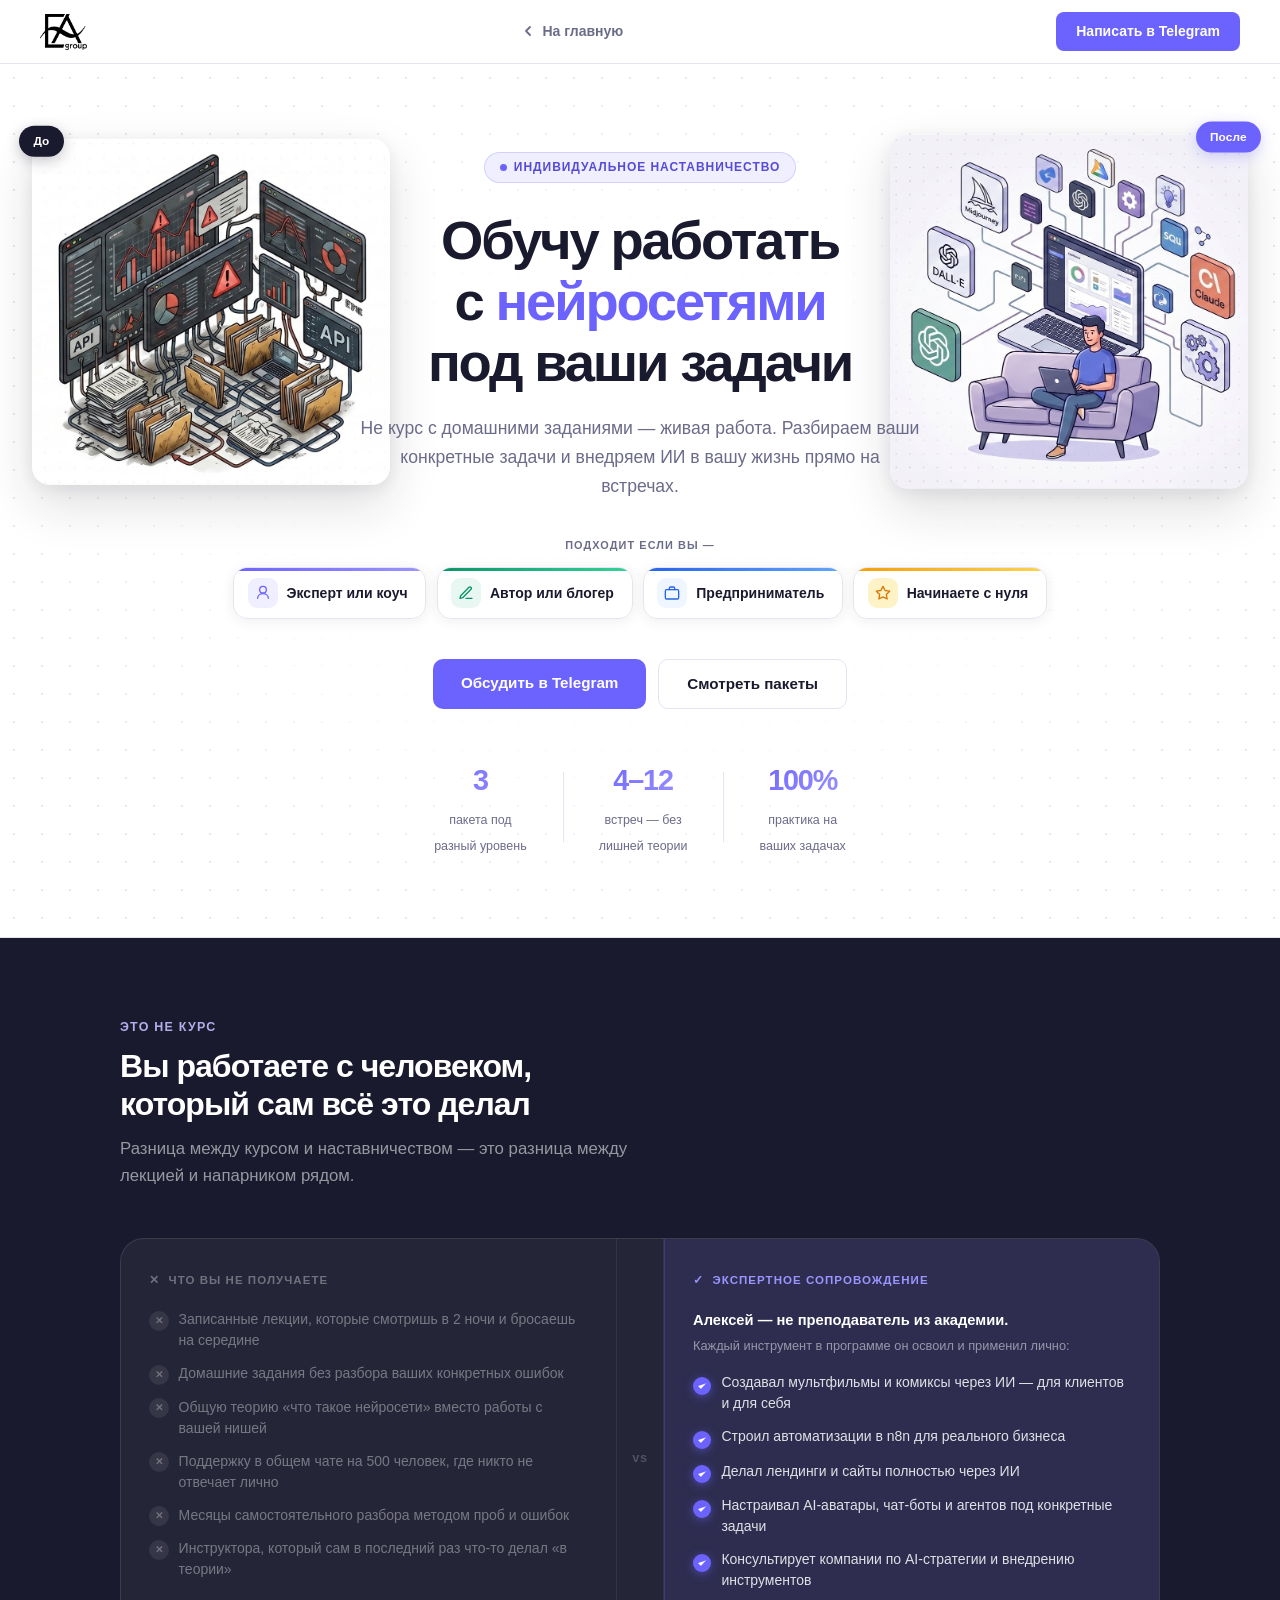
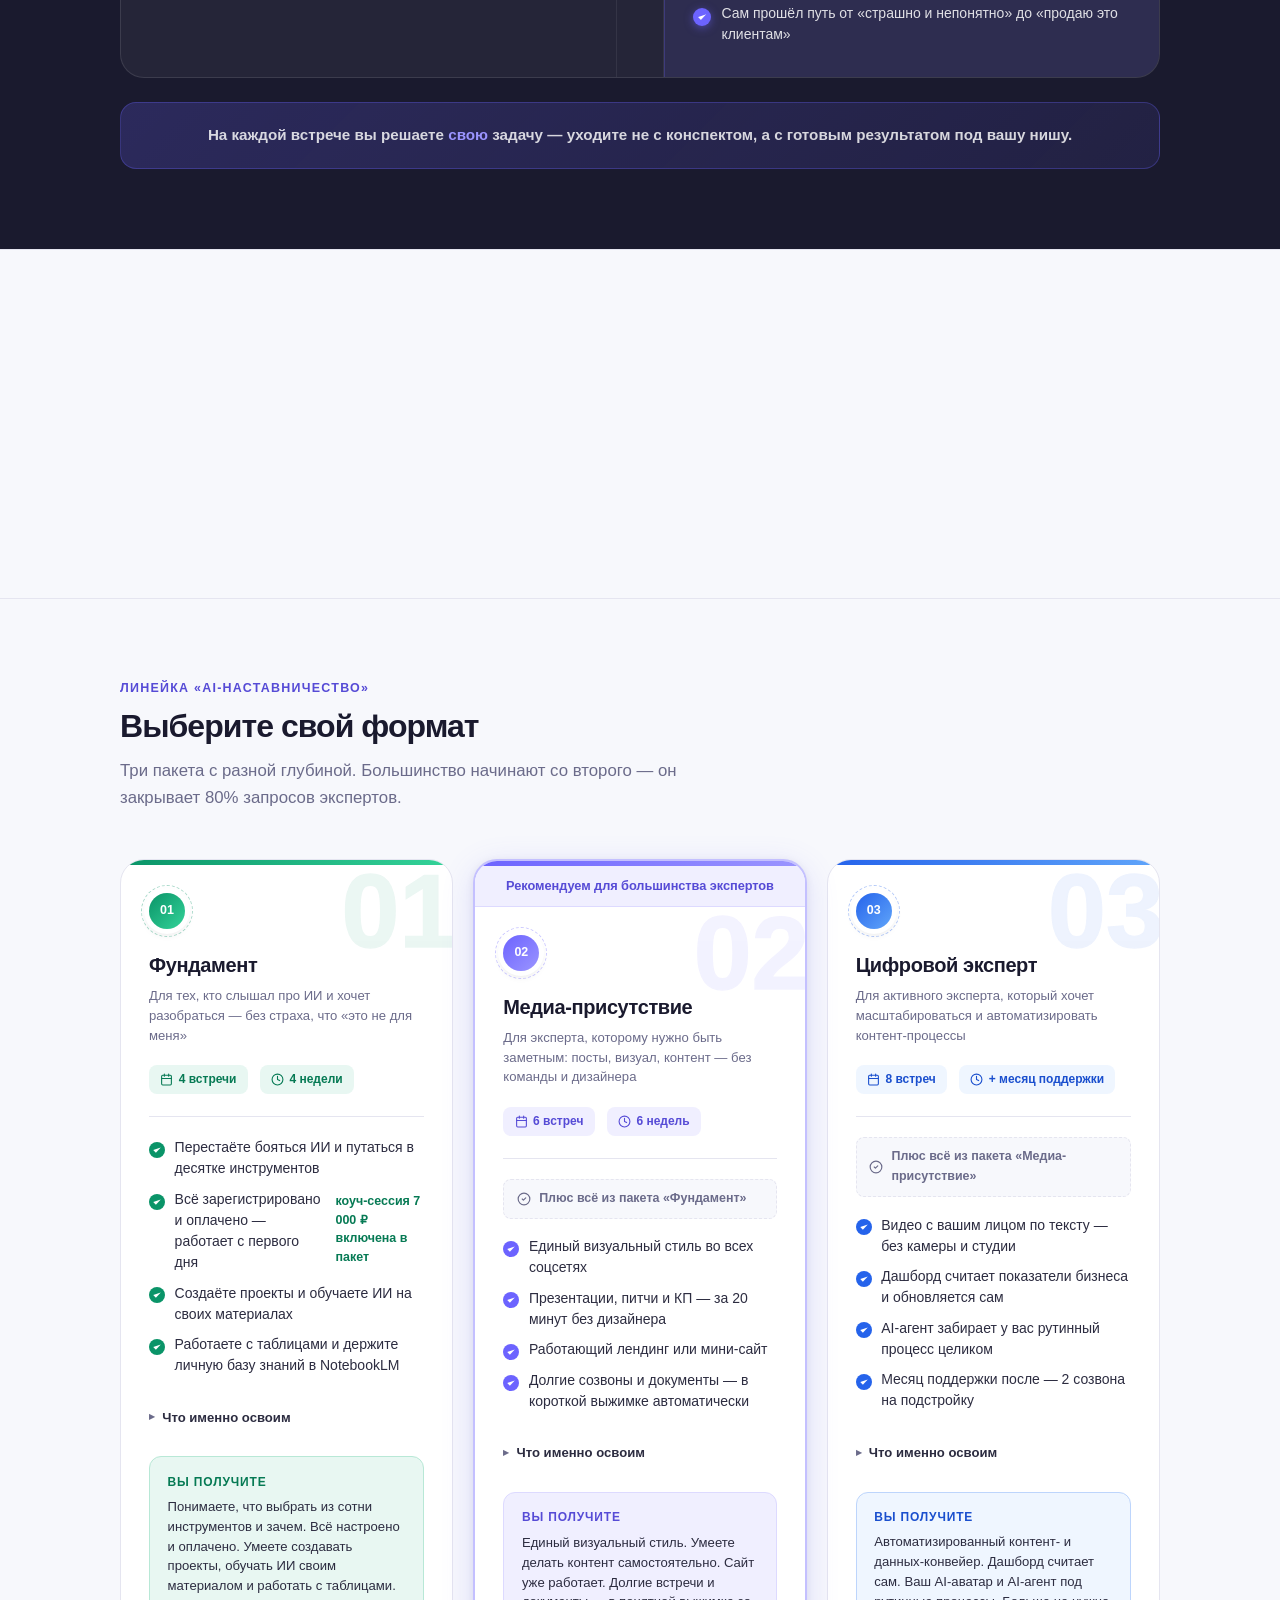
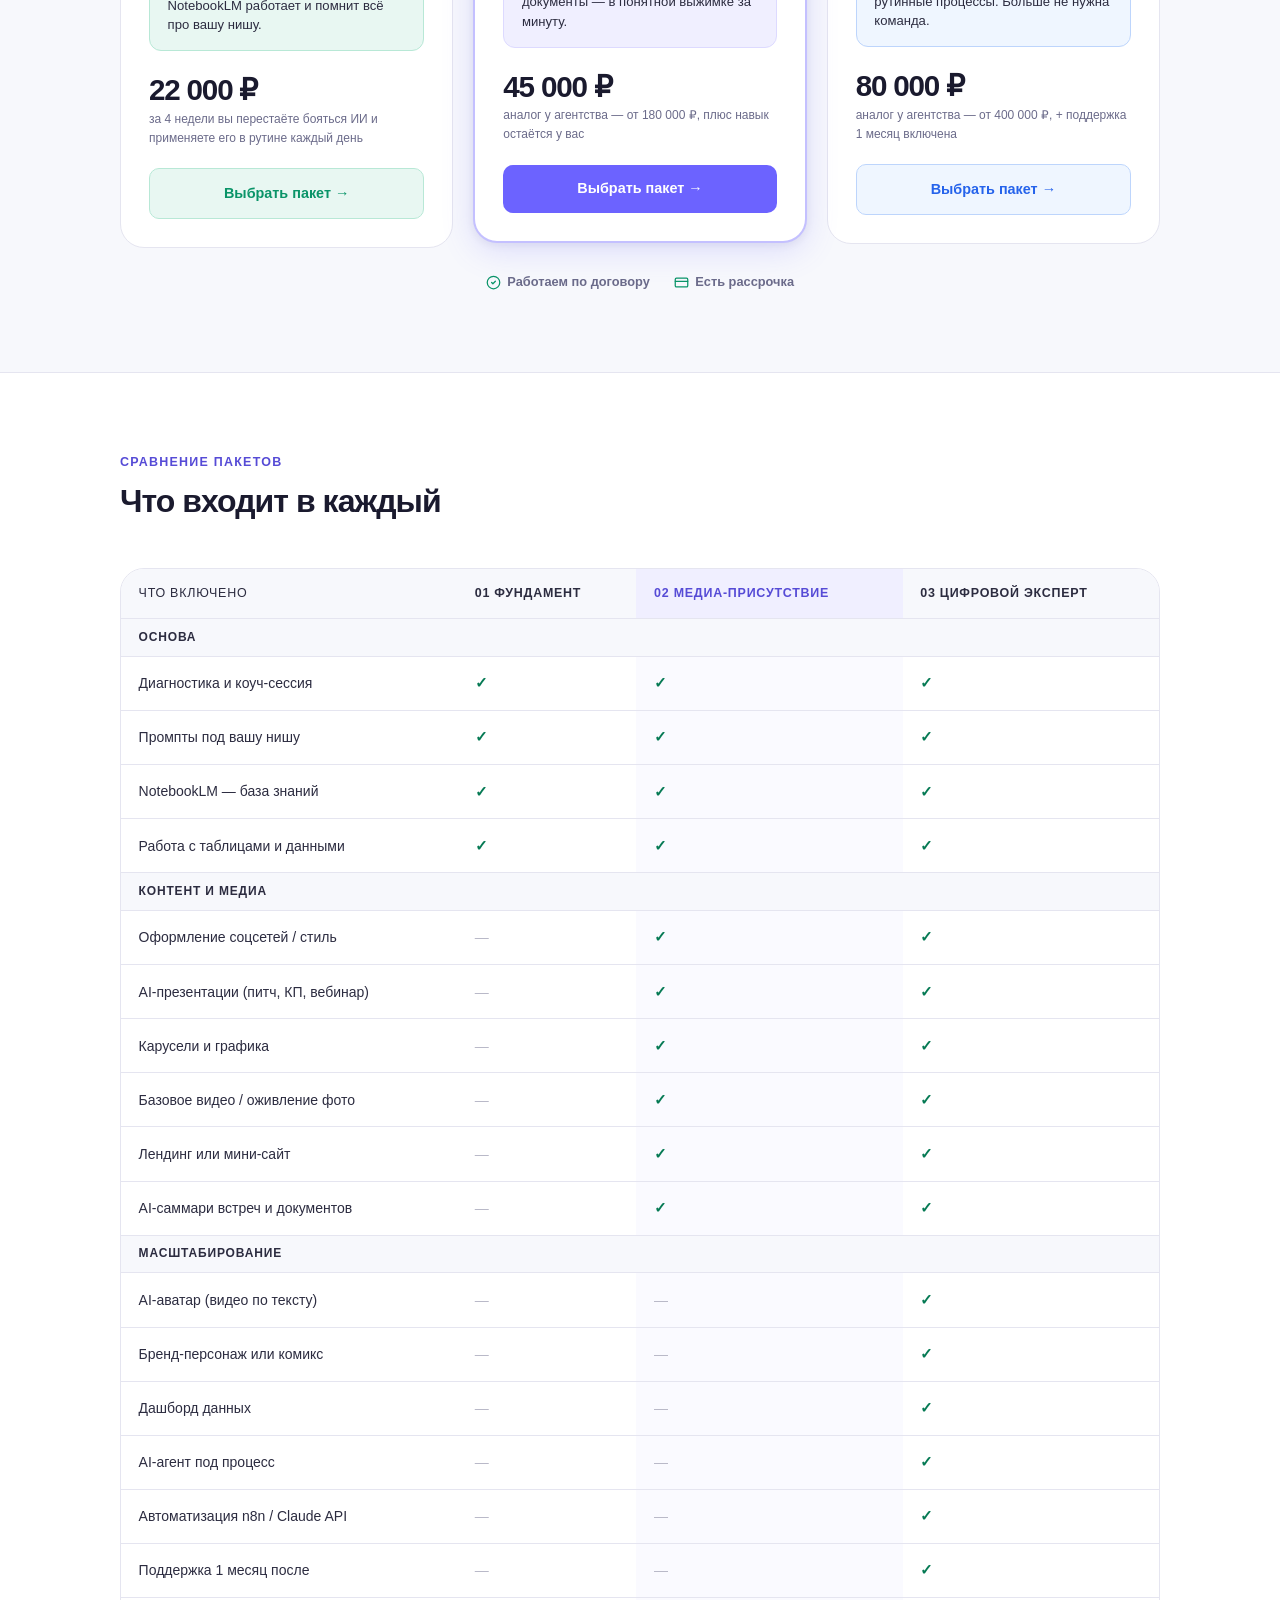
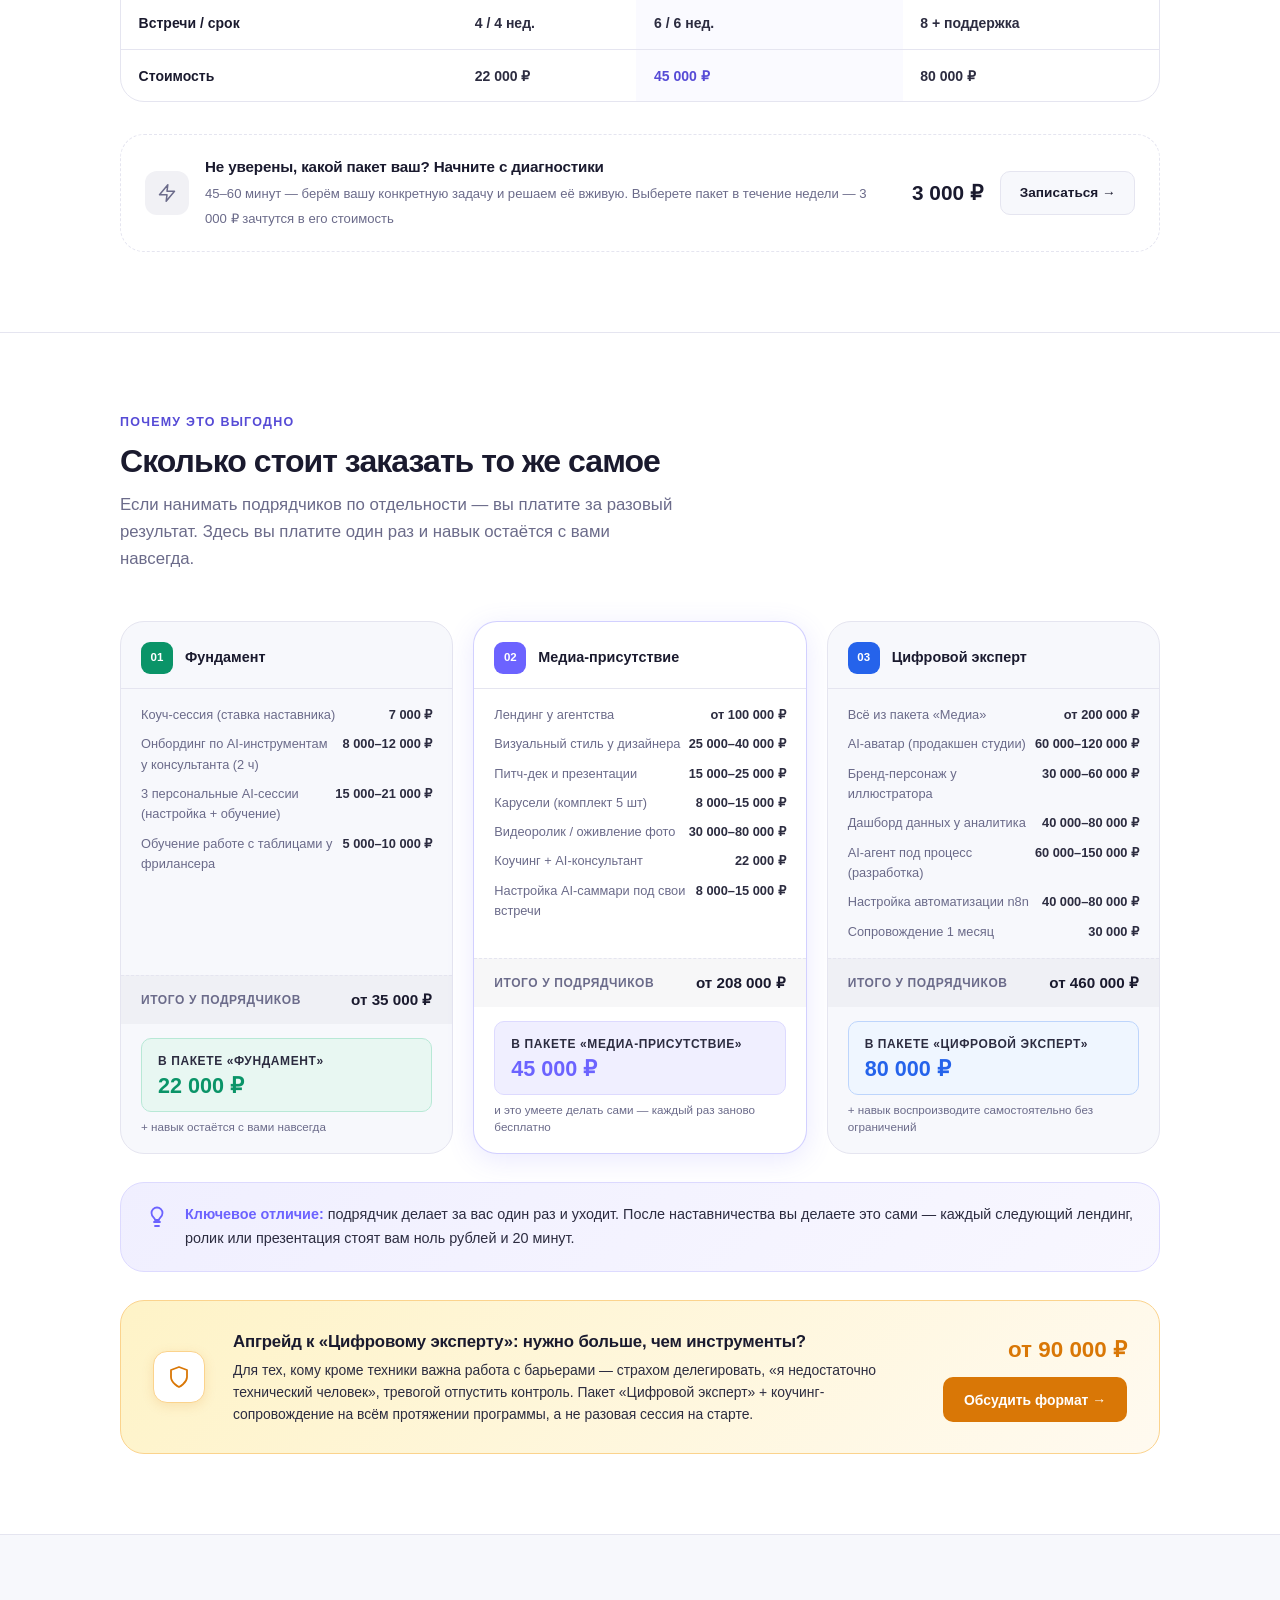
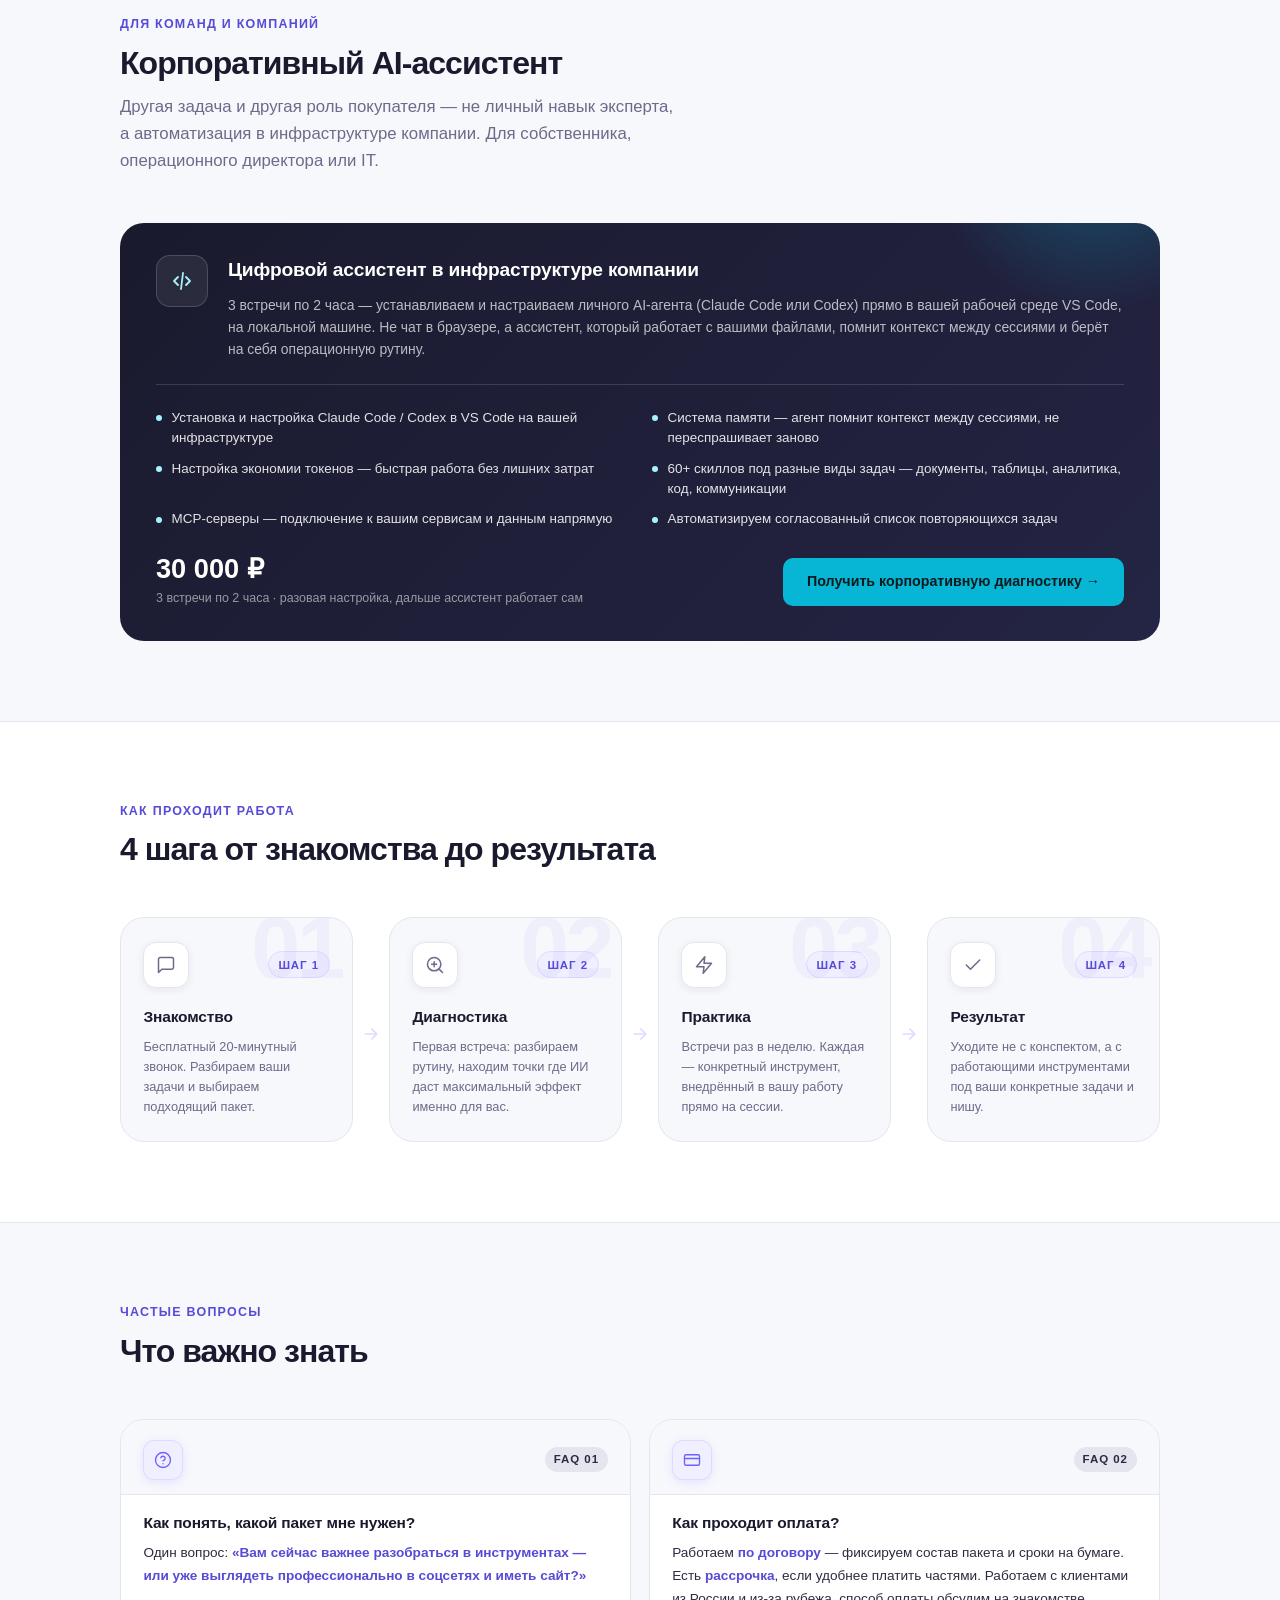
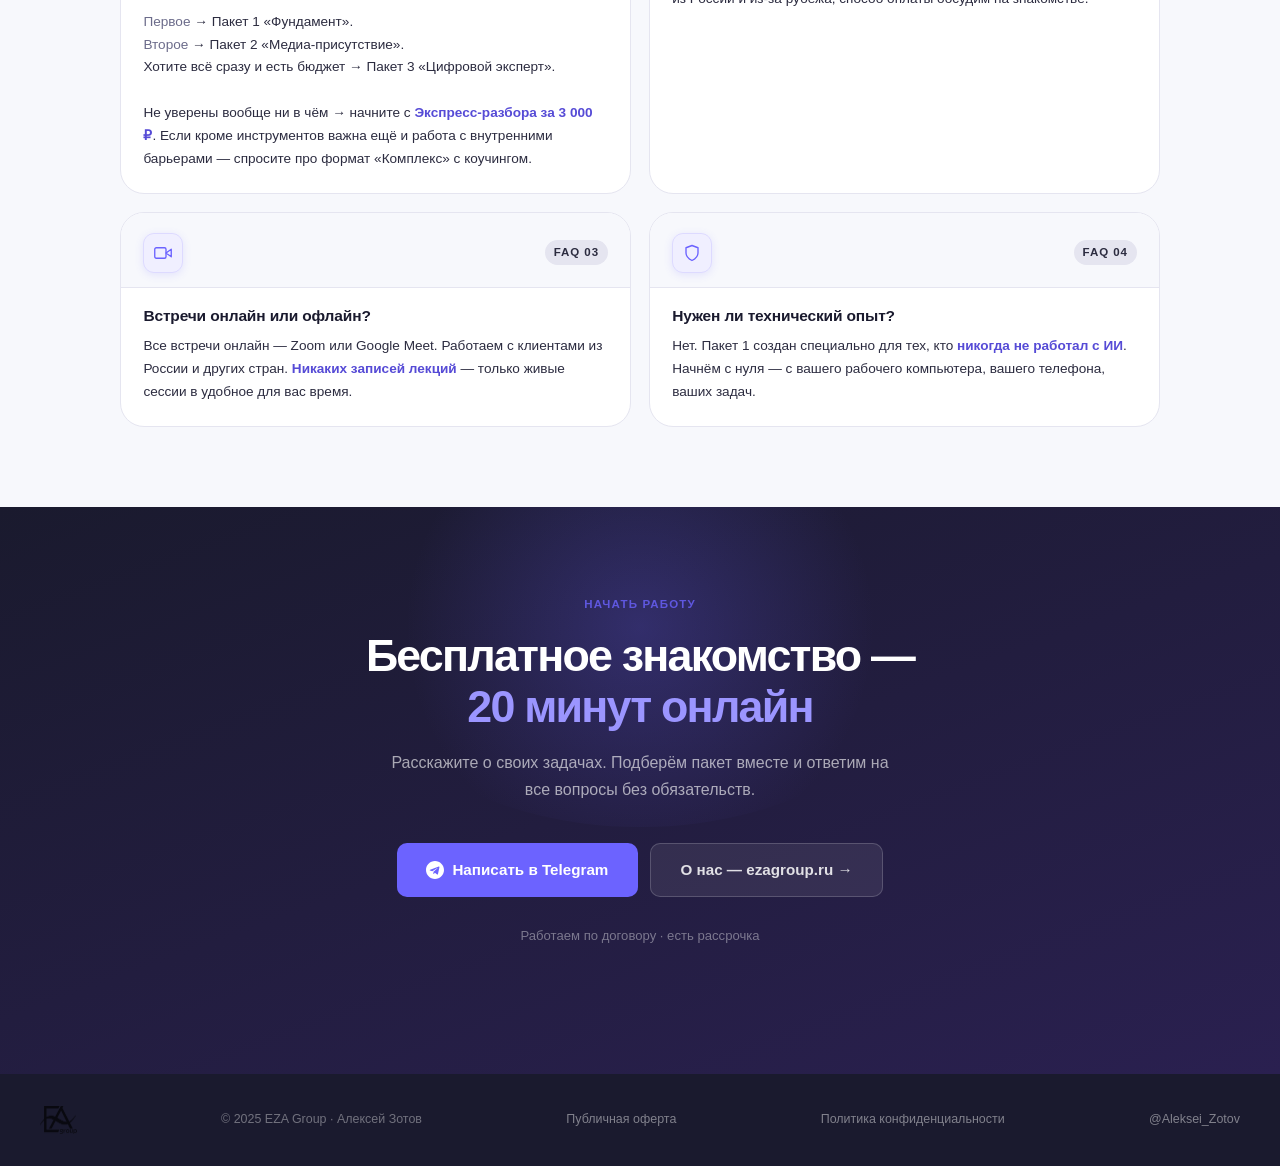
==== commit 08749aa2: "Update fmt.Println message from 'Hello' to 'Goodbye'" ====
--- a/ai-mentoring.html
+++ b/ai-mentoring.html
@@ -17,10 +17,11 @@
       --font-body: 'Golos Text', 'Segoe UI', sans-serif;
       --bg: #f7f8fc; --white: #fff; --dark: #1a1a2e; --text: #2c2c40; --muted: #6b6b8a; --border: #e5e5f0;
       --r: 16px; --r-lg: 24px;
-      --purple: #6c63ff; --purple-lt: #f0efff; --purple-mid: #dddaff; --purple-glo: rgba(108,99,255,.28);
-      --teal:   #0a9468; --teal-lt:   #e8f7f2; --teal-mid:   #b8e8d6; --teal-glo:   rgba(10,148,104,.28);
-      --blue:   #2563eb; --blue-lt:   #eff6ff; --blue-mid:   #bdd5fc; --blue-glo:   rgba(37,99,235,.28);
+      --purple: #6c63ff; --purple-lt: #f0efff; --purple-mid: #dddaff; --purple-glo: rgba(108,99,255,.28); --purple-text: #564bd6;
+      --teal:   #0a9468; --teal-lt:   #e8f7f2; --teal-mid:   #b8e8d6; --teal-glo:   rgba(10,148,104,.28); --teal-text: #067a54;
+      --blue:   #2563eb; --blue-lt:   #eff6ff; --blue-mid:   #bdd5fc; --blue-glo:   rgba(37,99,235,.28); --blue-text: #1a4fce;
       --amber:  #d97706; --amber-lt:  #fef3c7; --amber-mid:  #fbd38d; --amber-glo:  rgba(217,119,6,.28);
+      --biz:    #06b6d4; --biz-lt:    #ecfeff; --biz-mid:    #a5f3fc; --biz-glo:    rgba(6,182,212,.35);
       --grey-lt: #f1f1f5;
     }
     html { scroll-behavior: smooth; }
@@ -79,8 +80,8 @@
 
     .hero-tag {
       display: inline-flex; align-items: center; gap: .45rem;
-      background: var(--purple-lt); color: var(--purple);
-      font-size: .72rem; font-weight: 800; letter-spacing: .08em; text-transform: uppercase;
+      background: var(--purple-lt); color: var(--purple-text);
+      font-size: .75rem; font-weight: 800; letter-spacing: .08em; text-transform: uppercase;
       padding: .32rem .9rem; border-radius: 20px;
       border: 1px solid rgba(108,99,255,.22);
       margin-bottom: 1.75rem;
@@ -171,14 +172,14 @@
     /* ── SECTION ── */
     .section { padding: 5rem 2rem; }
     .section-inner { max-width: 1040px; margin: 0 auto; }
-    .section-label { font-size: .72rem; font-weight: 700; letter-spacing: .1em; text-transform: uppercase; color: var(--purple); margin-bottom: .55rem; }
+    .section-label { font-size: .78rem; font-weight: 700; letter-spacing: .1em; text-transform: uppercase; color: var(--purple-text); margin-bottom: .55rem; }
     .section-title { font-size: 2rem; font-weight: 800; color: var(--dark); letter-spacing: -0.03em; line-height: 1.2; margin-bottom: .75rem; }
     .section-sub { font-size: 1.05rem; color: var(--muted); line-height: 1.6; max-width: 560px; }
     .section-head { margin-bottom: 3rem; }
 
     /* ── NOT-COURSE SECTION ── */
     .not-course { background: var(--dark); color: #fff; border: none; }
-    .not-course .section-label { color: rgba(108,99,255,.75); }
+    .not-course .section-label { color: #b3ade9; }
     .not-course .section-title { color: #fff; }
     .not-course .section-sub { color: rgba(255,255,255,.55); }
 
@@ -265,7 +266,7 @@
     .entry-banner {
       display: flex; align-items: center; justify-content: space-between; gap: 1.25rem; flex-wrap: wrap;
       background: var(--white); border: 1.5px dashed var(--border); border-radius: var(--r-lg);
-      padding: 1.25rem 1.5rem; margin-bottom: 1.75rem;
+      padding: 1.25rem 1.5rem; margin-top: 2rem;
     }
     .entry-banner-left { display: flex; align-items: center; gap: 1rem; flex: 1; min-width: 240px; }
     .entry-banner-icon {
@@ -288,16 +289,6 @@
 
     .pkg-grid { display: grid; grid-template-columns: repeat(3, 1fr); gap: 1.25rem; align-items: start; position: relative; }
 
-    /* маршрут — соединительная линия между карточками-остановками.
-       Красится позади карточек (обычный порядок покраски ::before) и видна только в зазорах,
-       т.к. непрозрачный фон карточек перекрывает её везде, кроме gap. */
-    .pkg-grid::before {
-      content: '';
-      position: absolute; left: 0; right: 0; top: 56px; height: 2px;
-      background: repeating-linear-gradient(90deg, var(--muted) 0 5px, transparent 5px 10px);
-      opacity: .4;
-    }
-
     .pkg-card {
       background: var(--white);
       border: 1.5px solid var(--border);
@@ -312,16 +303,14 @@
       box-shadow: 0 20px 56px rgba(26,26,46,.12), 0 4px 12px rgba(26,26,46,.07);
     }
     .pkg-card.featured {
-      border-color: rgba(108,99,255,.35);
+      border-color: rgba(108,99,255,.4);
+      border-width: 2px;
       box-shadow: 0 8px 32px rgba(108,99,255,.18), 0 2px 8px rgba(26,26,46,.07);
-      transform: scale(1.045); transform-origin: top center; z-index: 3; margin: 0 .1rem;
+      z-index: 3;
     }
     .pkg-card.featured:hover {
-      transform: scale(1.045) translateY(-6px);
+      transform: translateY(-6px);
       box-shadow: 0 24px 64px rgba(108,99,255,.25), 0 6px 16px rgba(26,26,46,.09);
-    }
-    @media (max-width: 860px) {
-      .pkg-card.featured, .pkg-card.featured:hover { transform: none; margin: 0; }
     }
 
     .pkg-stripe { height: 5px; }
@@ -329,12 +318,11 @@
     .pkg-card:nth-child(2) .pkg-stripe { background: linear-gradient(90deg, var(--purple), #9b95ff); }
     .pkg-card:nth-child(3) .pkg-stripe { background: linear-gradient(90deg, var(--blue), #60a5fa); }
 
-    .pkg-badge {
-      position: absolute; top: 20px; right: 16px;
-      background: var(--purple); color: #fff;
-      font-size: .65rem; font-weight: 800; letter-spacing: .07em; text-transform: uppercase;
-      padding: .28rem .7rem; border-radius: 20px;
-      box-shadow: 0 2px 8px rgba(108,99,255,.45);
+    .pkg-recommend {
+      background: var(--purple-lt); color: var(--purple-text);
+      border-bottom: 1px solid var(--purple-mid);
+      font-size: .8rem; font-weight: 700; text-align: center;
+      padding: .6rem 1rem; letter-spacing: -.005em;
     }
 
     .pkg-body { padding: 1.75rem 1.75rem 0; flex: 1; position: relative; }
@@ -379,9 +367,9 @@
       border-radius: 8px;
     }
     .pkg-pill svg { width: 13px; height: 13px; flex-shrink: 0; }
-    .pkg-card:nth-child(1) .pkg-pill { background: var(--teal-lt); color: var(--teal); }
-    .pkg-card:nth-child(2) .pkg-pill { background: var(--purple-lt); color: var(--purple); }
-    .pkg-card:nth-child(3) .pkg-pill { background: var(--blue-lt); color: var(--blue); }
+    .pkg-card:nth-child(1) .pkg-pill { background: var(--teal-lt); color: var(--teal-text); }
+    .pkg-card:nth-child(2) .pkg-pill { background: var(--purple-lt); color: var(--purple-text); }
+    .pkg-card:nth-child(3) .pkg-pill { background: var(--blue-lt); color: var(--blue-text); }
 
     .pkg-divider { border: none; border-top: 1px solid var(--border); margin-bottom: 1.25rem; }
 
@@ -406,6 +394,23 @@
     .pkg-card:nth-child(2) .pkg-features li::before { background-color: var(--purple); }
     .pkg-card:nth-child(3) .pkg-features li::before { background-color: var(--blue); }
 
+    .pkg-details { margin-bottom: 1.4rem; }
+    .pkg-details summary {
+      cursor: pointer; list-style: none;
+      display: flex; align-items: center; gap: .45rem;
+      font-size: .82rem; font-weight: 700; color: var(--text);
+      padding: .4rem 0;
+    }
+    .pkg-details summary::-webkit-details-marker { display: none; }
+    .pkg-details summary::before {
+      content: '▸'; display: inline-block; flex-shrink: 0;
+      transition: transform .2s; color: var(--muted); font-size: .68rem;
+    }
+    .pkg-details[open] summary::before { transform: rotate(90deg); }
+    .pkg-details-list { list-style: none; display: flex; flex-direction: column; gap: .55rem; padding: .6rem 0 0 1.1rem; margin: 0; }
+    .pkg-details-list li { font-size: .82rem; color: var(--text); line-height: 1.5; position: relative; padding-left: 1rem; }
+    .pkg-details-list li::before { content: '•'; position: absolute; left: 0; color: var(--muted); }
+
     .pkg-result {
       border-radius: 12px; padding: .95rem 1.1rem; margin-bottom: 1.5rem;
     }
@@ -413,10 +418,10 @@
     .pkg-card:nth-child(2) .pkg-result { background: var(--purple-lt); border: 1px solid var(--purple-mid); }
     .pkg-card:nth-child(3) .pkg-result { background: var(--blue-lt); border: 1px solid var(--blue-mid); }
 
-    .pkg-result-label { font-size: .68rem; font-weight: 800; letter-spacing: .08em; text-transform: uppercase; margin-bottom: .35rem; }
-    .pkg-card:nth-child(1) .pkg-result-label { color: var(--teal); }
-    .pkg-card:nth-child(2) .pkg-result-label { color: var(--purple); }
-    .pkg-card:nth-child(3) .pkg-result-label { color: var(--blue); }
+    .pkg-result-label { font-size: .75rem; font-weight: 800; letter-spacing: .07em; text-transform: uppercase; margin-bottom: .35rem; }
+    .pkg-card:nth-child(1) .pkg-result-label { color: var(--teal-text); }
+    .pkg-card:nth-child(2) .pkg-result-label { color: var(--purple-text); }
+    .pkg-card:nth-child(3) .pkg-result-label { color: var(--blue-text); }
     .pkg-result p { font-size: .82rem; color: var(--text); line-height: 1.5; }
 
     .pkg-footer { padding: 0 1.75rem 1.75rem; }
@@ -474,10 +479,52 @@
     }
     .complex-btn:hover { background: #b96305; transform: translateY(-1px); box-shadow: 0 4px 16px var(--amber-glo); }
 
+    /* ── BUSINESS PACKAGE ── */
+    .biz-callout {
+      position: relative; overflow: hidden;
+      background: linear-gradient(135deg, #1a1a2e 0%, #242444 100%);
+      border-radius: var(--r-lg); padding: 2rem 2.25rem; color: #fff;
+    }
+    .biz-callout::before {
+      content: ''; position: absolute; top: -60%; right: -10%; width: 340px; height: 340px;
+      background: radial-gradient(circle, var(--biz-glo) 0%, transparent 70%); pointer-events: none;
+    }
+    .biz-top { display: flex; gap: 1.25rem; align-items: flex-start; margin-bottom: 1.5rem; position: relative; z-index: 1; }
+    .biz-icon {
+      width: 52px; height: 52px; border-radius: 14px; flex-shrink: 0;
+      background: rgba(255,255,255,.07); border: 1.5px solid rgba(255,255,255,.16);
+      display: flex; align-items: center; justify-content: center; color: var(--biz-mid);
+    }
+    .biz-icon svg { width: 24px; height: 24px; }
+    .biz-head { flex: 1; min-width: 240px; }
+    .biz-head strong { display: block; font-family: var(--font-display); font-size: 1.2rem; font-weight: 800; letter-spacing: -.01em; margin-bottom: .5rem; }
+    .biz-head p { font-size: .87rem; color: rgba(255,255,255,.7); line-height: 1.6; }
+    .biz-features {
+      list-style: none; display: grid; grid-template-columns: repeat(2, 1fr); gap: .65rem 1.5rem;
+      margin-bottom: 1.6rem; padding-top: 1.4rem; border-top: 1px solid rgba(255,255,255,.14); position: relative; z-index: 1;
+    }
+    .biz-features li { display: flex; align-items: flex-start; gap: .6rem; font-size: .84rem; color: rgba(255,255,255,.88); line-height: 1.5; }
+    .biz-features li::before {
+      content: ''; width: 6px; height: 6px; border-radius: 50%; background: var(--biz-mid);
+      margin-top: .55em; flex-shrink: 0;
+    }
+    .biz-footer { display: flex; align-items: center; justify-content: space-between; flex-wrap: wrap; gap: 1.25rem; position: relative; z-index: 1; }
+    .biz-price { display: block; font-family: var(--font-display); font-size: 1.7rem; font-weight: 800; color: #fff; line-height: 1; }
+    .biz-price-note { display: block; font-size: .78rem; color: rgba(255,255,255,.55); margin-top: .4rem; }
+    .biz-btn {
+      display: inline-flex; align-items: center; gap: .4rem; white-space: nowrap;
+      background: var(--biz); color: #0a1a1e; font-size: .89rem; font-weight: 700;
+      padding: .8rem 1.5rem; border-radius: 10px; text-decoration: none; transition: all .2s;
+    }
+    .biz-btn:hover { background: #22d3ee; transform: translateY(-1px); box-shadow: 0 6px 22px var(--biz-glo); }
+
     @media (max-width: 640px) {
       .entry-banner-right, .complex-right { width: 100%; align-items: stretch; }
       .entry-banner-btn, .complex-btn { justify-content: center; }
       .complex-right { flex-direction: row; justify-content: space-between; align-items: center; }
+      .biz-features { grid-template-columns: 1fr; }
+      .biz-footer { flex-direction: column; align-items: stretch; }
+      .biz-btn { justify-content: center; }
     }
 
     /* ── HOW IT WORKS ── */
@@ -532,8 +579,8 @@
     .how-card-icon svg { width: 20px; height: 20px; color: var(--muted); transition: color .25s; }
 
     .how-step-badge {
-      font-size: .62rem; font-weight: 800; letter-spacing: .1em; text-transform: uppercase;
-      color: var(--purple); background: var(--purple-lt);
+      font-size: .72rem; font-weight: 800; letter-spacing: .08em; text-transform: uppercase;
+      color: var(--purple-text); background: var(--purple-lt);
       border: 1px solid var(--purple-mid); border-radius: 20px;
       padding: .22rem .6rem;
     }
@@ -573,15 +620,15 @@
     }
     .faq-card-icon svg { width: 18px; height: 18px; color: var(--purple); }
     .faq-num {
-      font-size: .62rem; font-weight: 800; letter-spacing: .1em; text-transform: uppercase;
-      color: var(--muted); background: var(--border);
+      font-size: .72rem; font-weight: 800; letter-spacing: .08em; text-transform: uppercase;
+      color: var(--text); background: var(--border);
       padding: .2rem .55rem; border-radius: 20px;
     }
 
     .faq-card-body { padding: 1.1rem 1.4rem 1.4rem; }
     .faq-q { font-size: .97rem; font-weight: 800; color: var(--dark); margin-bottom: .6rem; letter-spacing: -.01em; line-height: 1.3; }
     .faq-a { font-size: .85rem; color: var(--text); line-height: 1.68; }
-    .faq-a strong { color: var(--purple); font-weight: 700; }
+    .faq-a strong { color: var(--purple-text); font-weight: 700; }
     .faq-a em { font-style: normal; color: var(--muted); }
 
     @media (max-width: 680px) {
@@ -641,7 +688,7 @@
     .vc-teal-bg   { background: var(--teal-lt); border: 1px solid var(--teal-mid); }
     .vc-purple-bg { background: var(--purple-lt); border: 1px solid var(--purple-mid); }
     .vc-blue-bg   { background: var(--blue-lt); border: 1px solid var(--blue-mid); }
-    .value-vs-label { font-size: .7rem; font-weight: 700; letter-spacing: .05em; text-transform: uppercase; color: var(--muted); }
+    .value-vs-label { font-size: .75rem; font-weight: 700; letter-spacing: .05em; text-transform: uppercase; color: var(--text); }
     .value-vs-price { font-size: 1.35rem; font-weight: 800; line-height: 1.15; }
     .vc-teal-text   { color: var(--teal); }
     .vc-purple-text { color: var(--purple); }
@@ -649,7 +696,7 @@
     .value-vs-note { font-size: .73rem; color: var(--muted); line-height: 1.45; }
 
     /* feat-note inside pkg-features li */
-    .feat-note { display: block; font-size: .72rem; font-weight: 700; color: var(--teal); margin-top: .18rem; }
+    .feat-note { display: block; font-size: .78rem; font-weight: 700; color: var(--teal-text); margin-top: .18rem; }
 
     .value-insight {
       display: flex; align-items: flex-start; gap: 1rem;
@@ -666,14 +713,14 @@
     .compare-table { width: 100%; border-collapse: collapse; }
     .compare-table th, .compare-table td { padding: .9rem 1.1rem; text-align: left; border-bottom: 1px solid var(--border); font-size: .875rem; }
     .compare-table th:first-child, .compare-table td:first-child { font-weight: 500; color: var(--text); }
-    .compare-table th { font-size: .72rem; font-weight: 800; letter-spacing: .07em; text-transform: uppercase; color: var(--muted); background: var(--bg); }
-    .compare-table th.col-hit { background: var(--purple-lt); color: var(--purple); }
+    .compare-table th { font-size: .78rem; font-weight: 800; letter-spacing: .06em; text-transform: uppercase; color: var(--text); background: var(--bg); }
+    .compare-table th.col-hit { background: var(--purple-lt); color: var(--purple-text); }
     .compare-table td.col-hit { background: rgba(108,99,255,.03); }
     .compare-table tr:last-child td { border-bottom: none; }
-    .compare-table .check-y { color: var(--teal); font-weight: 700; font-size: .95rem; }
-    .compare-table .check-n { color: #ccc; }
+    .compare-table .check-y { color: var(--teal-text); font-weight: 700; font-size: .95rem; }
+    .compare-table .check-n { color: #b9b9c8; }
     .compare-table .check-txt { color: var(--text); font-weight: 600; }
-    .compare-table .row-group td { background: var(--bg); font-size: .68rem; font-weight: 800; letter-spacing: .08em; text-transform: uppercase; color: var(--muted); padding: .55rem 1.1rem; }
+    .compare-table .row-group td { background: var(--bg); font-size: .75rem; font-weight: 800; letter-spacing: .07em; text-transform: uppercase; color: var(--text); padding: .55rem 1.1rem; }
     .compare-table .row-group td.col-hit { background: var(--purple-lt); }
     .compare-wrap { border: 1.5px solid var(--border); border-radius: var(--r-lg); overflow-x: auto; overflow-y: hidden; -webkit-overflow-scrolling: touch; }
     .compare-table { min-width: 600px; }
@@ -724,10 +771,6 @@
     @media (max-width: 860px) {
       .nav { padding: 0 1.25rem; }
       .pkg-grid { grid-template-columns: 1fr; max-width: 480px; margin: 0 auto; }
-      .pkg-grid::before {
-        left: 56px; right: auto; top: 0; bottom: 0; height: auto; width: 2px;
-        background: repeating-linear-gradient(180deg, var(--muted) 0 5px, transparent 5px 10px);
-      }
       .value-grid { grid-template-columns: 1fr; max-width: 480px; margin: 0 auto 1.5rem; }
       .how-steps { grid-template-columns: 1fr 28px 1fr; grid-template-rows: auto auto; row-gap: .75rem; }
       .how-arrow:nth-child(4) { grid-column: 1 / -1; transform: rotate(90deg); justify-self: center; }
@@ -899,24 +942,6 @@
       <p class="section-sub">Три пакета с разной глубиной. Большинство начинают со второго — он закрывает 80% запросов экспертов.</p>
     </div>
 
-    <div class="entry-banner">
-      <div class="entry-banner-left">
-        <div class="entry-banner-icon">
-          <svg viewBox="0 0 24 24" fill="none" stroke="currentColor" stroke-width="1.8" stroke-linecap="round" stroke-linejoin="round">
-            <path d="M13 2 3 14h9l-1 8 10-12h-9l1-8z"/>
-          </svg>
-        </div>
-        <div class="entry-banner-text">
-          <strong>Не уверены, что нужно? Начните с Экспресс-разбора</strong>
-          <span>Одна встреча 45–60 минут — берём вашу конкретную задачу и решаем её вживую, результат сразу на руках</span>
-        </div>
-      </div>
-      <div class="entry-banner-right">
-        <span class="entry-banner-price">3 000 ₽</span>
-        <a class="entry-banner-btn" href="https://t.me/Aleksei_Zotov" target="_blank">Записаться →</a>
-      </div>
-    </div>
-
     <div class="pkg-grid">
 
       <!-- ПАКЕТ 1 -->
@@ -933,14 +958,23 @@
           </div>
           <hr class="pkg-divider">
           <ul class="pkg-features">
-            <li>Диагностическая встреча — разбираем ваши задачи и рутину</li>
-            <li>Коуч-сессия по снятию блоков и страхов<span class="feat-note">отдельно стоит 7 000 ₽ · включена в пакет</span></li>
-            <li>Что из чего: ChatGPT, Claude, Gemini и другие — как выбирать при большом многообразии, что для чего и зачем</li>
-            <li>Регистрация, оплата подписок, базовая настройка — от «как зайти» до «работает»</li>
-            <li>Создание проектов, обучение ИИ своим материалом, тонкая настройка под вашу нишу</li>
-            <li>Работа с таблицами — базовый анализ, формулы, сводные таблицы через ИИ</li>
-            <li>NotebookLM — личная база знаний, которая помнит всё про вашу тему</li>
+            <li>Перестаёте бояться ИИ и путаться в десятке инструментов</li>
+            <li>Всё зарегистрировано и оплачено — работает с первого дня<span class="feat-note">коуч-сессия 7 000 ₽ включена в пакет</span></li>
+            <li>Создаёте проекты и обучаете ИИ на своих материалах</li>
+            <li>Работаете с таблицами и держите личную базу знаний в NotebookLM</li>
           </ul>
+          <details class="pkg-details">
+            <summary>Что именно освоим</summary>
+            <ul class="pkg-details-list">
+              <li>Диагностическая встреча — разбираем ваши задачи и рутину</li>
+              <li>Коуч-сессия по снятию блоков и страхов</li>
+              <li>Что из чего: ChatGPT, Claude, Gemini и другие — как выбирать при большом многообразии</li>
+              <li>Регистрация, оплата подписок, базовая настройка — от «как зайти» до «работает»</li>
+              <li>Создание проектов, обучение ИИ своим материалом, тонкая настройка под вашу нишу</li>
+              <li>Работа с таблицами — базовый анализ, формулы, сводные таблицы через ИИ</li>
+              <li>NotebookLM — личная база знаний, которая помнит всё про вашу тему</li>
+            </ul>
+          </details>
           <div class="pkg-result">
             <div class="pkg-result-label">Вы получите</div>
             <p>Понимаете, что выбрать из сотни инструментов и зачем. Всё настроено и оплачено. Умеете создавать проекты, обучать ИИ своим материалом и работать с таблицами. NotebookLM работает и помнит всё про вашу нишу.</p>
@@ -955,18 +989,18 @@
         </div>
       </div>
 
-      <!-- ПАКЕТ 2 — ХИТ -->
+      <!-- ПАКЕТ 2 — рекомендуемый -->
       <div class="pkg-card featured">
         <div class="pkg-stripe"></div>
-        <div class="pkg-badge">Хит</div>
+        <div class="pkg-recommend">Рекомендуем для большинства экспертов</div>
         <div class="pkg-body">
           <span class="pkg-ghost">02</span>
           <div class="pkg-num">02</div>
           <div class="pkg-name">Медиа-присутствие</div>
           <div class="pkg-target">Для эксперта, которому нужно быть заметным: посты, визуал, контент — без команды и дизайнера</div>
           <div class="pkg-meta">
-            <div class="pkg-pill"><svg viewBox="0 0 24 24" fill="none" stroke="currentColor" stroke-width="2" stroke-linecap="round" stroke-linejoin="round"><rect x="3" y="4" width="18" height="18" rx="2"/><path d="M16 2v4M8 2v4M3 10h18"/></svg> 8 встреч</div>
-            <div class="pkg-pill"><svg viewBox="0 0 24 24" fill="none" stroke="currentColor" stroke-width="2" stroke-linecap="round" stroke-linejoin="round"><circle cx="12" cy="12" r="10"/><path d="M12 6v6l4 2"/></svg> 8 недель</div>
+            <div class="pkg-pill"><svg viewBox="0 0 24 24" fill="none" stroke="currentColor" stroke-width="2" stroke-linecap="round" stroke-linejoin="round"><rect x="3" y="4" width="18" height="18" rx="2"/><path d="M16 2v4M8 2v4M3 10h18"/></svg> 6 встреч</div>
+            <div class="pkg-pill"><svg viewBox="0 0 24 24" fill="none" stroke="currentColor" stroke-width="2" stroke-linecap="round" stroke-linejoin="round"><circle cx="12" cy="12" r="10"/><path d="M12 6v6l4 2"/></svg> 6 недель</div>
           </div>
           <hr class="pkg-divider">
           <div class="pkg-inherit">
@@ -974,13 +1008,22 @@
             Плюс всё из пакета «Фундамент»
           </div>
           <ul class="pkg-features">
-            <li>Оформление соцсетей через ИИ — единый стиль и шаблоны</li>
-            <li>AI-презентации: питч, КП, вебинар за 20 минут</li>
-            <li>Карусели и графика под ваши темы</li>
-            <li>Базовое видео — оживление фото, короткий ролик</li>
-            <li>Первый лендинг или мини-сайт</li>
-            <li>AI-саммари — встречи, созвоны и документы в короткую выжимку</li>
+            <li>Единый визуальный стиль во всех соцсетях</li>
+            <li>Презентации, питчи и КП — за 20 минут без дизайнера</li>
+            <li>Работающий лендинг или мини-сайт</li>
+            <li>Долгие созвоны и документы — в короткой выжимке автоматически</li>
           </ul>
+          <details class="pkg-details">
+            <summary>Что именно освоим</summary>
+            <ul class="pkg-details-list">
+              <li>Оформление соцсетей через ИИ — единый стиль и шаблоны</li>
+              <li>AI-презентации: питч, КП, вебинар за 20 минут</li>
+              <li>Карусели и графика под ваши темы</li>
+              <li>Базовое видео — оживление фото, короткий ролик</li>
+              <li>Первый лендинг или мини-сайт</li>
+              <li>AI-саммари — встречи, созвоны и документы в короткую выжимку</li>
+            </ul>
+          </details>
           <div class="pkg-result">
             <div class="pkg-result-label">Вы получите</div>
             <p>Единый визуальный стиль. Умеете делать контент самостоятельно. Сайт уже работает. Долгие встречи и документы — в понятной выжимке за минуту.</p>
@@ -1004,7 +1047,7 @@
           <div class="pkg-name">Цифровой эксперт</div>
           <div class="pkg-target">Для активного эксперта, который хочет масштабироваться и автоматизировать контент-процессы</div>
           <div class="pkg-meta">
-            <div class="pkg-pill"><svg viewBox="0 0 24 24" fill="none" stroke="currentColor" stroke-width="2" stroke-linecap="round" stroke-linejoin="round"><rect x="3" y="4" width="18" height="18" rx="2"/><path d="M16 2v4M8 2v4M3 10h18"/></svg> 10–12 встреч</div>
+            <div class="pkg-pill"><svg viewBox="0 0 24 24" fill="none" stroke="currentColor" stroke-width="2" stroke-linecap="round" stroke-linejoin="round"><rect x="3" y="4" width="18" height="18" rx="2"/><path d="M16 2v4M8 2v4M3 10h18"/></svg> 8 встреч</div>
             <div class="pkg-pill"><svg viewBox="0 0 24 24" fill="none" stroke="currentColor" stroke-width="2" stroke-linecap="round" stroke-linejoin="round"><circle cx="12" cy="12" r="10"/><path d="M12 6v6l4 2"/></svg> + месяц поддержки</div>
           </div>
           <hr class="pkg-divider">
@@ -1013,13 +1056,22 @@
             Плюс всё из пакета «Медиа-присутствие»
           </div>
           <ul class="pkg-features">
-            <li>AI-аватар — видео с вашим лицом по тексту без съёмки</li>
-            <li>Комикс или бренд-персонаж</li>
-            <li>Дашборд данных — визуализация показателей бизнеса, обновляется сам</li>
-            <li>AI-агент под конкретный процесс — квалификация лидов, ответы в CRM</li>
-            <li>Работа с Claude API или автоматизация через n8n</li>
-            <li>2 поддерживающих созвона после окончания (1 месяц)</li>
+            <li>Видео с вашим лицом по тексту — без камеры и студии</li>
+            <li>Дашборд считает показатели бизнеса и обновляется сам</li>
+            <li>AI-агент забирает у вас рутинный процесс целиком</li>
+            <li>Месяц поддержки после — 2 созвона на подстройку</li>
           </ul>
+          <details class="pkg-details">
+            <summary>Что именно освоим</summary>
+            <ul class="pkg-details-list">
+              <li>AI-аватар — видео с вашим лицом по тексту без съёмки</li>
+              <li>Комикс или бренд-персонаж</li>
+              <li>Дашборд данных — визуализация показателей бизнеса, обновляется сам</li>
+              <li>AI-агент под конкретный процесс — квалификация лидов, ответы в CRM</li>
+              <li>Работа с Claude API или автоматизация через n8n</li>
+              <li>2 поддерживающих созвона после окончания (1 месяц)</li>
+            </ul>
+          </details>
           <div class="pkg-result">
             <div class="pkg-result-label">Вы получите</div>
             <p>Автоматизированный контент- и данных-конвейер. Дашборд считает сам. Ваш AI-аватар и AI-агент под рутинные процессы. Больше не нужна команда.</p>
@@ -1027,7 +1079,7 @@
         </div>
         <div class="pkg-footer">
           <div class="pkg-price">
-            <span class="pkg-price-main">75 000 ₽</span>
+            <span class="pkg-price-main">80 000 ₽</span>
           </div>
           <div class="pkg-price-note">аналог у агентства — от 400 000 ₽, + поддержка 1 месяц включена</div>
           <a class="pkg-btn" href="https://t.me/Aleksei_Zotov" target="_blank">Выбрать пакет →</a>
@@ -1047,19 +1099,164 @@
       </div>
     </div>
 
-    <div class="complex-callout">
-      <div class="complex-icon">
-        <svg viewBox="0 0 24 24" fill="none" stroke="currentColor" stroke-width="1.8" stroke-linecap="round" stroke-linejoin="round">
-          <path d="M12 22s8-4 8-10V5l-8-3-8 3v7c0 6 8 10 8 10z"/>
-        </svg>
-      </div>
-      <div class="complex-body">
-        <strong>Нужно больше, чем инструменты?</strong>
-        <p>Для тех, кому кроме техники важна работа с барьерами — страхом делегировать, «я недостаточно технический человек», тревогой отпустить контроль. Пакет «Цифровой эксперт» + коучинг-сопровождение на всём протяжении программы, а не разовая сессия на старте.</p>
-      </div>
-      <div class="complex-right">
-        <span class="complex-price">от 90 000 ₽</span>
-        <a class="complex-btn" href="https://t.me/Aleksei_Zotov" target="_blank">Обсудить формат →</a>
+  </div>
+</section>
+
+<!-- COMPARE TABLE -->
+<section class="section compare" id="compare">
+  <div class="section-inner">
+    <div class="section-head">
+      <div class="section-label">Сравнение пакетов</div>
+      <h2 class="section-title">Что входит в каждый</h2>
+    </div>
+    <div class="compare-wrap">
+      <table class="compare-table">
+        <thead>
+          <tr>
+            <th>Что включено</th>
+            <th>01 Фундамент</th>
+            <th class="col-hit">02 Медиа-присутствие</th>
+            <th>03 Цифровой эксперт</th>
+          </tr>
+        </thead>
+        <tbody>
+          <tr class="row-group">
+            <td colspan="4">Основа</td>
+          </tr>
+          <tr>
+            <td>Диагностика и коуч-сессия</td>
+            <td class="check-y">✓</td>
+            <td class="col-hit check-y">✓</td>
+            <td class="check-y">✓</td>
+          </tr>
+          <tr>
+            <td>Промпты под вашу нишу</td>
+            <td class="check-y">✓</td>
+            <td class="col-hit check-y">✓</td>
+            <td class="check-y">✓</td>
+          </tr>
+          <tr>
+            <td>NotebookLM — база знаний</td>
+            <td class="check-y">✓</td>
+            <td class="col-hit check-y">✓</td>
+            <td class="check-y">✓</td>
+          </tr>
+          <tr>
+            <td>Работа с таблицами и данными</td>
+            <td class="check-y">✓</td>
+            <td class="col-hit check-y">✓</td>
+            <td class="check-y">✓</td>
+          </tr>
+          <tr class="row-group">
+            <td colspan="4">Контент и медиа</td>
+          </tr>
+          <tr>
+            <td>Оформление соцсетей / стиль</td>
+            <td class="check-n">—</td>
+            <td class="col-hit check-y">✓</td>
+            <td class="check-y">✓</td>
+          </tr>
+          <tr>
+            <td>AI-презентации (питч, КП, вебинар)</td>
+            <td class="check-n">—</td>
+            <td class="col-hit check-y">✓</td>
+            <td class="check-y">✓</td>
+          </tr>
+          <tr>
+            <td>Карусели и графика</td>
+            <td class="check-n">—</td>
+            <td class="col-hit check-y">✓</td>
+            <td class="check-y">✓</td>
+          </tr>
+          <tr>
+            <td>Базовое видео / оживление фото</td>
+            <td class="check-n">—</td>
+            <td class="col-hit check-y">✓</td>
+            <td class="check-y">✓</td>
+          </tr>
+          <tr>
+            <td>Лендинг или мини-сайт</td>
+            <td class="check-n">—</td>
+            <td class="col-hit check-y">✓</td>
+            <td class="check-y">✓</td>
+          </tr>
+          <tr>
+            <td>AI-саммари встреч и документов</td>
+            <td class="check-n">—</td>
+            <td class="col-hit check-y">✓</td>
+            <td class="check-y">✓</td>
+          </tr>
+          <tr class="row-group">
+            <td colspan="4">Масштабирование</td>
+          </tr>
+          <tr>
+            <td>AI-аватар (видео по тексту)</td>
+            <td class="check-n">—</td>
+            <td class="col-hit check-n">—</td>
+            <td class="check-y">✓</td>
+          </tr>
+          <tr>
+            <td>Бренд-персонаж или комикс</td>
+            <td class="check-n">—</td>
+            <td class="col-hit check-n">—</td>
+            <td class="check-y">✓</td>
+          </tr>
+          <tr>
+            <td>Дашборд данных</td>
+            <td class="check-n">—</td>
+            <td class="col-hit check-n">—</td>
+            <td class="check-y">✓</td>
+          </tr>
+          <tr>
+            <td>AI-агент под процесс</td>
+            <td class="check-n">—</td>
+            <td class="col-hit check-n">—</td>
+            <td class="check-y">✓</td>
+          </tr>
+          <tr>
+            <td>Автоматизация n8n / Claude API</td>
+            <td class="check-n">—</td>
+            <td class="col-hit check-n">—</td>
+            <td class="check-y">✓</td>
+          </tr>
+          <tr>
+            <td>Поддержка 1 месяц после</td>
+            <td class="check-n">—</td>
+            <td class="col-hit check-n">—</td>
+            <td class="check-y">✓</td>
+          </tr>
+          <tr>
+            <td style="font-weight:700; color: var(--dark);">Встречи / срок</td>
+            <td class="check-txt">4 / 4 нед.</td>
+            <td class="col-hit check-txt">6 / 6 нед.</td>
+            <td class="check-txt">8 + поддержка</td>
+          </tr>
+          <tr>
+            <td style="font-weight:700; color: var(--dark);">Стоимость</td>
+            <td class="check-txt">22 000 ₽</td>
+            <td class="col-hit check-txt" style="font-weight:700; color: var(--purple-text);">45 000 ₽</td>
+            <td class="check-txt">80 000 ₽</td>
+          </tr>
+        </tbody>
+      </table>
+    </div>
+    <p class="compare-hint">← Листайте таблицу вправо, чтобы увидеть все пакеты →</p>
+
+    <div class="entry-banner">
+      <div class="entry-banner-left">
+        <div class="entry-banner-icon">
+          <svg viewBox="0 0 24 24" fill="none" stroke="currentColor" stroke-width="1.8" stroke-linecap="round" stroke-linejoin="round">
+            <path d="M13 2 3 14h9l-1 8 10-12h-9l1-8z"/>
+          </svg>
+        </div>
+        <div class="entry-banner-text">
+          <strong>Не уверены, какой пакет ваш? Начните с диагностики</strong>
+          <span>45–60 минут — берём вашу конкретную задачу и решаем её вживую. Выберете пакет в течение недели — 3 000 ₽ зачтутся в его стоимость</span>
+        </div>
+      </div>
+      <div class="entry-banner-right">
+        <span class="entry-banner-price">3 000 ₽</span>
+        <a class="entry-banner-btn" href="https://t.me/Aleksei_Zotov" target="_blank">Записаться →</a>
       </div>
     </div>
   </div>
@@ -1205,7 +1402,7 @@
         <div class="value-vs">
           <div class="value-vs-inner vc-blue-bg">
             <span class="value-vs-label">В пакете «Цифровой эксперт»</span>
-            <span class="value-vs-price vc-blue-text">75 000 ₽</span>
+            <span class="value-vs-price vc-blue-text">80 000 ₽</span>
           </div>
           <div class="value-vs-note">+ навык воспроизводите самостоятельно без ограничений</div>
         </div>
@@ -1224,148 +1421,59 @@
       </div>
     </div>
 
+    <div class="complex-callout">
+      <div class="complex-icon">
+        <svg viewBox="0 0 24 24" fill="none" stroke="currentColor" stroke-width="1.8" stroke-linecap="round" stroke-linejoin="round">
+          <path d="M12 22s8-4 8-10V5l-8-3-8 3v7c0 6 8 10 8 10z"/>
+        </svg>
+      </div>
+      <div class="complex-body">
+        <strong>Апгрейд к «Цифровому эксперту»: нужно больше, чем инструменты?</strong>
+        <p>Для тех, кому кроме техники важна работа с барьерами — страхом делегировать, «я недостаточно технический человек», тревогой отпустить контроль. Пакет «Цифровой эксперт» + коучинг-сопровождение на всём протяжении программы, а не разовая сессия на старте.</p>
+      </div>
+      <div class="complex-right">
+        <span class="complex-price">от 90 000 ₽</span>
+        <a class="complex-btn" href="https://t.me/Aleksei_Zotov" target="_blank">Обсудить формат →</a>
+      </div>
+    </div>
+
   </div>
 </section>
 
-<!-- COMPARE TABLE -->
-<section class="section compare" id="compare">
+<!-- FOR COMPANIES -->
+<section class="section biz-section">
   <div class="section-inner">
     <div class="section-head">
-      <div class="section-label">Сравнение пакетов</div>
-      <h2 class="section-title">Что входит в каждый</h2>
-    </div>
-    <div class="compare-wrap">
-      <table class="compare-table">
-        <thead>
-          <tr>
-            <th>Что включено</th>
-            <th>01 Фундамент</th>
-            <th class="col-hit">02 Медиа-присутствие</th>
-            <th>03 Цифровой эксперт</th>
-          </tr>
-        </thead>
-        <tbody>
-          <tr class="row-group">
-            <td colspan="4">Основа</td>
-          </tr>
-          <tr>
-            <td>Диагностика и коуч-сессия</td>
-            <td class="check-y">✓</td>
-            <td class="col-hit check-y">✓</td>
-            <td class="check-y">✓</td>
-          </tr>
-          <tr>
-            <td>Промпты под вашу нишу</td>
-            <td class="check-y">✓</td>
-            <td class="col-hit check-y">✓</td>
-            <td class="check-y">✓</td>
-          </tr>
-          <tr>
-            <td>NotebookLM — база знаний</td>
-            <td class="check-y">✓</td>
-            <td class="col-hit check-y">✓</td>
-            <td class="check-y">✓</td>
-          </tr>
-          <tr>
-            <td>Работа с таблицами и данными</td>
-            <td class="check-y">✓</td>
-            <td class="col-hit check-y">✓</td>
-            <td class="check-y">✓</td>
-          </tr>
-          <tr class="row-group">
-            <td colspan="4">Контент и медиа</td>
-          </tr>
-          <tr>
-            <td>Оформление соцсетей / стиль</td>
-            <td class="check-n">—</td>
-            <td class="col-hit check-y">✓</td>
-            <td class="check-y">✓</td>
-          </tr>
-          <tr>
-            <td>AI-презентации (питч, КП, вебинар)</td>
-            <td class="check-n">—</td>
-            <td class="col-hit check-y">✓</td>
-            <td class="check-y">✓</td>
-          </tr>
-          <tr>
-            <td>Карусели и графика</td>
-            <td class="check-n">—</td>
-            <td class="col-hit check-y">✓</td>
-            <td class="check-y">✓</td>
-          </tr>
-          <tr>
-            <td>Базовое видео / оживление фото</td>
-            <td class="check-n">—</td>
-            <td class="col-hit check-y">✓</td>
-            <td class="check-y">✓</td>
-          </tr>
-          <tr>
-            <td>Лендинг или мини-сайт</td>
-            <td class="check-n">—</td>
-            <td class="col-hit check-y">✓</td>
-            <td class="check-y">✓</td>
-          </tr>
-          <tr>
-            <td>AI-саммари встреч и документов</td>
-            <td class="check-n">—</td>
-            <td class="col-hit check-y">✓</td>
-            <td class="check-y">✓</td>
-          </tr>
-          <tr class="row-group">
-            <td colspan="4">Масштабирование</td>
-          </tr>
-          <tr>
-            <td>AI-аватар (видео по тексту)</td>
-            <td class="check-n">—</td>
-            <td class="col-hit check-n">—</td>
-            <td class="check-y">✓</td>
-          </tr>
-          <tr>
-            <td>Бренд-персонаж или комикс</td>
-            <td class="check-n">—</td>
-            <td class="col-hit check-n">—</td>
-            <td class="check-y">✓</td>
-          </tr>
-          <tr>
-            <td>Дашборд данных</td>
-            <td class="check-n">—</td>
-            <td class="col-hit check-n">—</td>
-            <td class="check-y">✓</td>
-          </tr>
-          <tr>
-            <td>AI-агент под процесс</td>
-            <td class="check-n">—</td>
-            <td class="col-hit check-n">—</td>
-            <td class="check-y">✓</td>
-          </tr>
-          <tr>
-            <td>Автоматизация n8n / Claude API</td>
-            <td class="check-n">—</td>
-            <td class="col-hit check-n">—</td>
-            <td class="check-y">✓</td>
-          </tr>
-          <tr>
-            <td>Поддержка 1 месяц после</td>
-            <td class="check-n">—</td>
-            <td class="col-hit check-n">—</td>
-            <td class="check-y">✓</td>
-          </tr>
-          <tr>
-            <td style="font-weight:700; color: var(--dark);">Встречи / срок</td>
-            <td class="check-txt">4 / 4 нед.</td>
-            <td class="col-hit check-txt">8 / 8 нед.</td>
-            <td class="check-txt">10–12 + поддержка</td>
-          </tr>
-          <tr>
-            <td style="font-weight:700; color: var(--dark);">Стоимость</td>
-            <td class="check-txt">22 000 ₽</td>
-            <td class="col-hit check-txt" style="font-weight:700; color: var(--purple);">45 000 ₽</td>
-            <td class="check-txt">75 000 ₽</td>
-          </tr>
-        </tbody>
-      </table>
-    </div>
-    <p class="compare-hint">← Листайте таблицу вправо, чтобы увидеть все пакеты →</p>
+      <div class="section-label">Для команд и компаний</div>
+      <h2 class="section-title">Корпоративный AI-ассистент</h2>
+      <p class="section-sub">Другая задача и другая роль покупателя — не личный навык эксперта, а автоматизация в инфраструктуре компании. Для собственника, операционного директора или IT.</p>
+    </div>
+    <div class="biz-callout">
+      <div class="biz-top">
+        <div class="biz-icon">
+          <svg viewBox="0 0 24 24" fill="none" stroke="currentColor" stroke-width="1.8" stroke-linecap="round" stroke-linejoin="round"><path d="m8 8-4 4 4 4M16 8l4 4-4 4M13 4l-2 16"/></svg>
+        </div>
+        <div class="biz-head">
+          <strong>Цифровой ассистент в инфраструктуре компании</strong>
+          <p>3 встречи по 2 часа — устанавливаем и настраиваем личного AI-агента (Claude Code или Codex) прямо в вашей рабочей среде VS Code, на локальной машине. Не чат в браузере, а ассистент, который работает с вашими файлами, помнит контекст между сессиями и берёт на себя операционную рутину.</p>
+        </div>
+      </div>
+      <ul class="biz-features">
+        <li>Установка и настройка Claude Code / Codex в VS Code на вашей инфраструктуре</li>
+        <li>Система памяти — агент помнит контекст между сессиями, не переспрашивает заново</li>
+        <li>Настройка экономии токенов — быстрая работа без лишних затрат</li>
+        <li>60+ скиллов под разные виды задач — документы, таблицы, аналитика, код, коммуникации</li>
+        <li>MCP-серверы — подключение к вашим сервисам и данным напрямую</li>
+        <li>Автоматизируем согласованный список повторяющихся задач</li>
+      </ul>
+      <div class="biz-footer">
+        <div>
+          <span class="biz-price">30 000 ₽</span>
+          <span class="biz-price-note">3 встречи по 2 часа · разовая настройка, дальше ассистент работает сам</span>
+        </div>
+        <a class="biz-btn" href="https://t.me/Aleksei_Zotov" target="_blank">Получить корпоративную диагностику →</a>
+      </div>
+    </div>
   </div>
 </section>
 
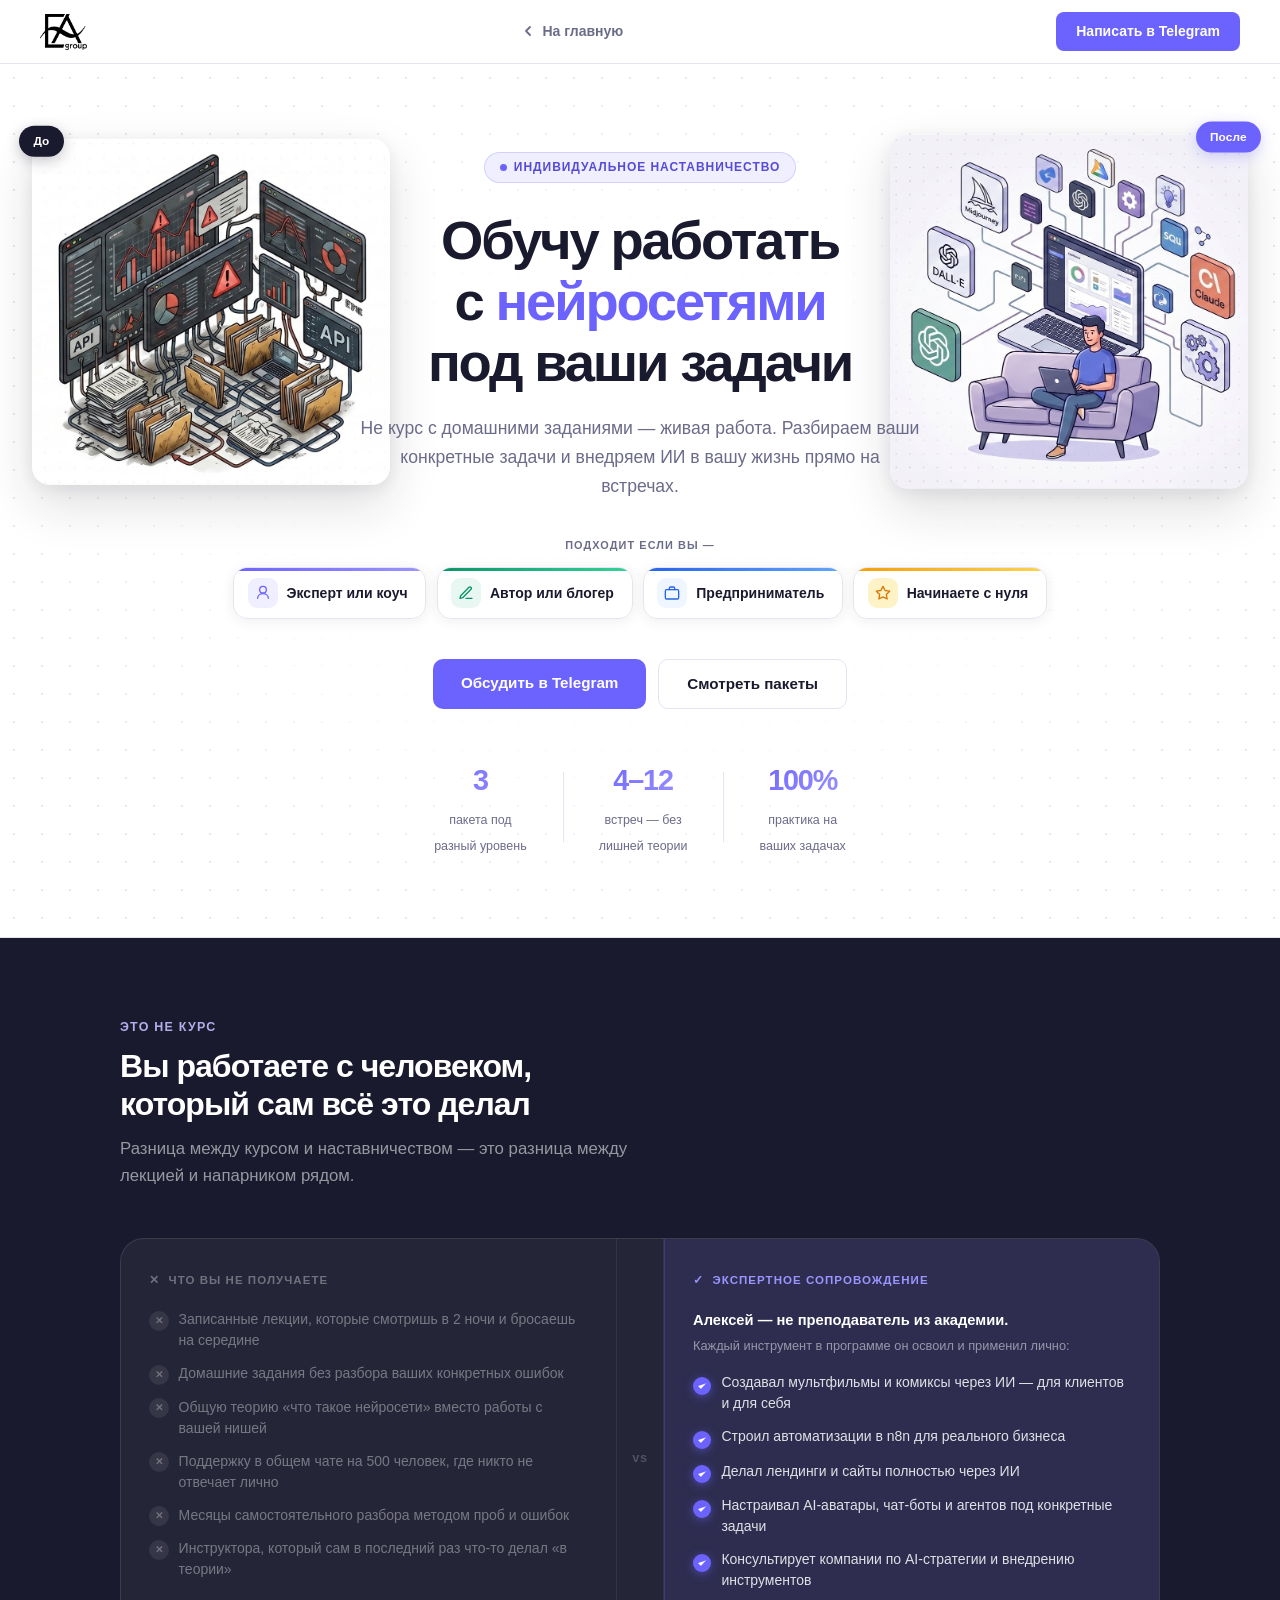
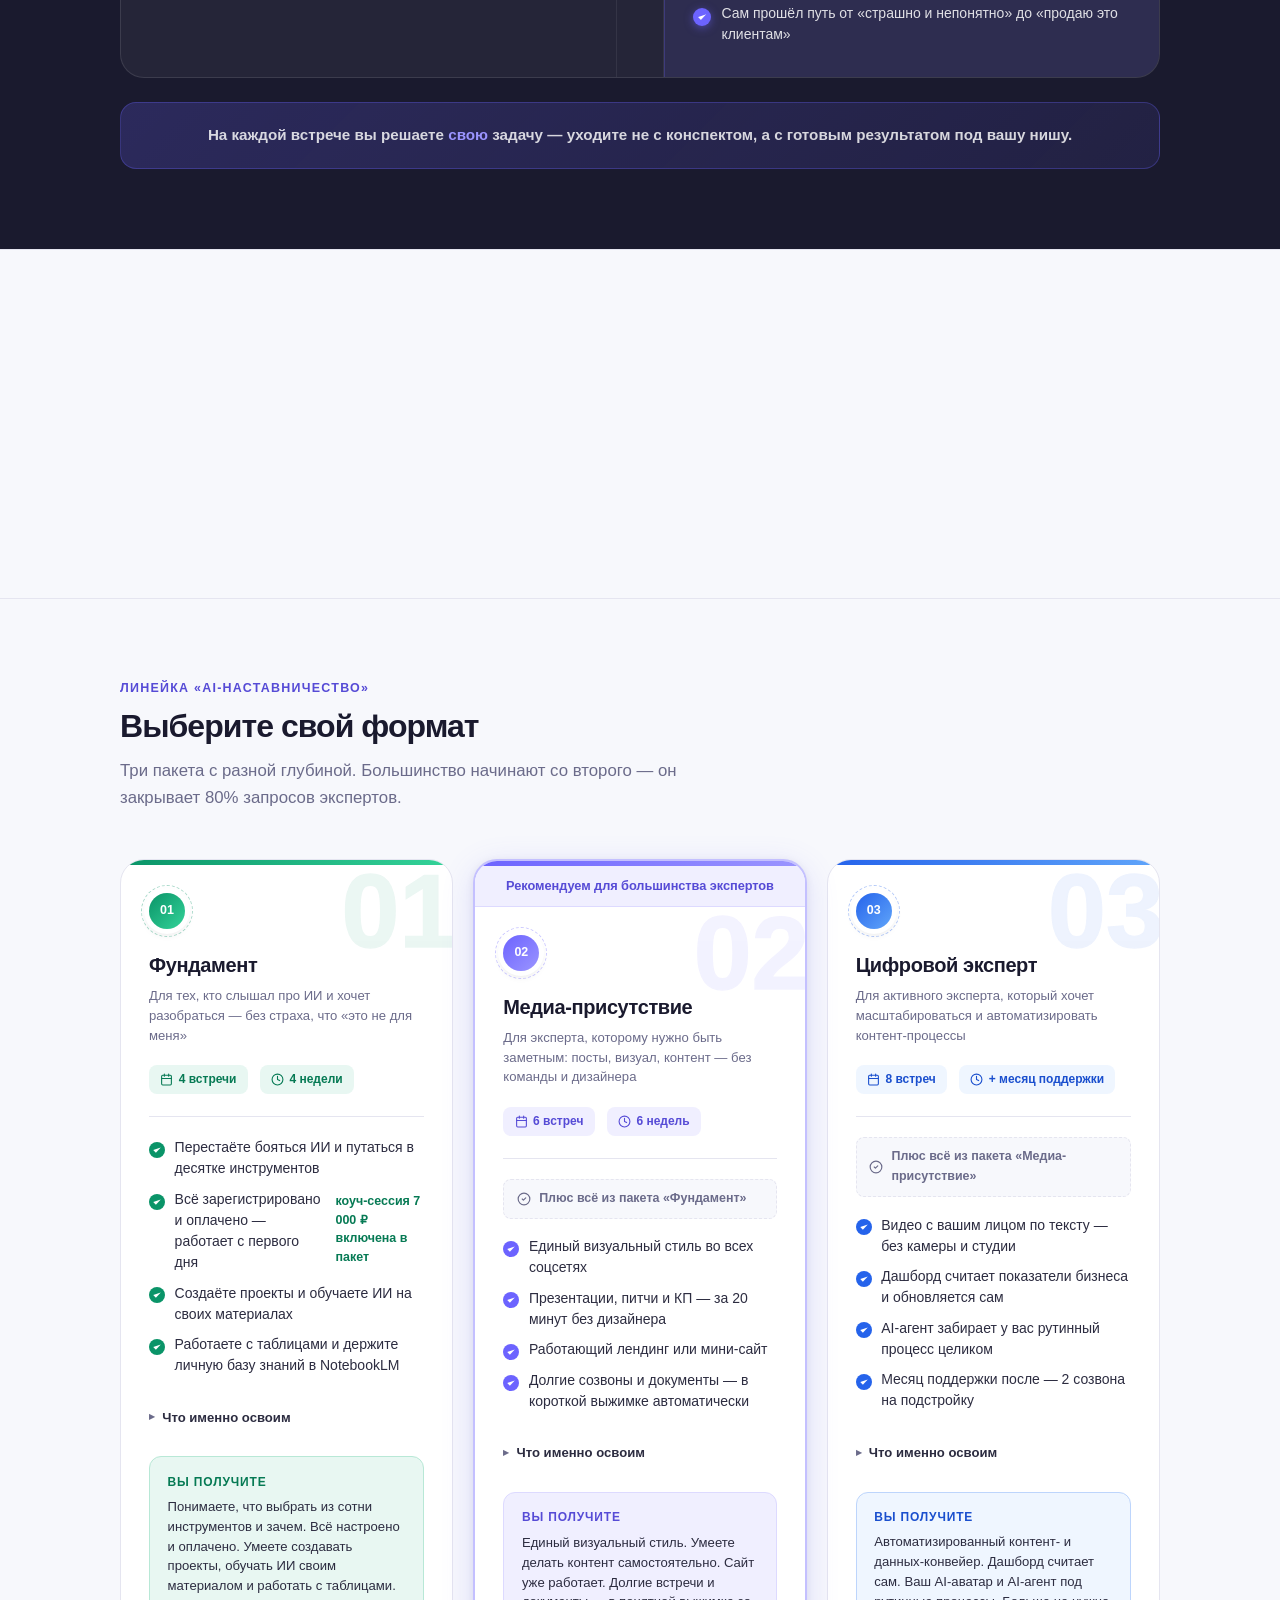
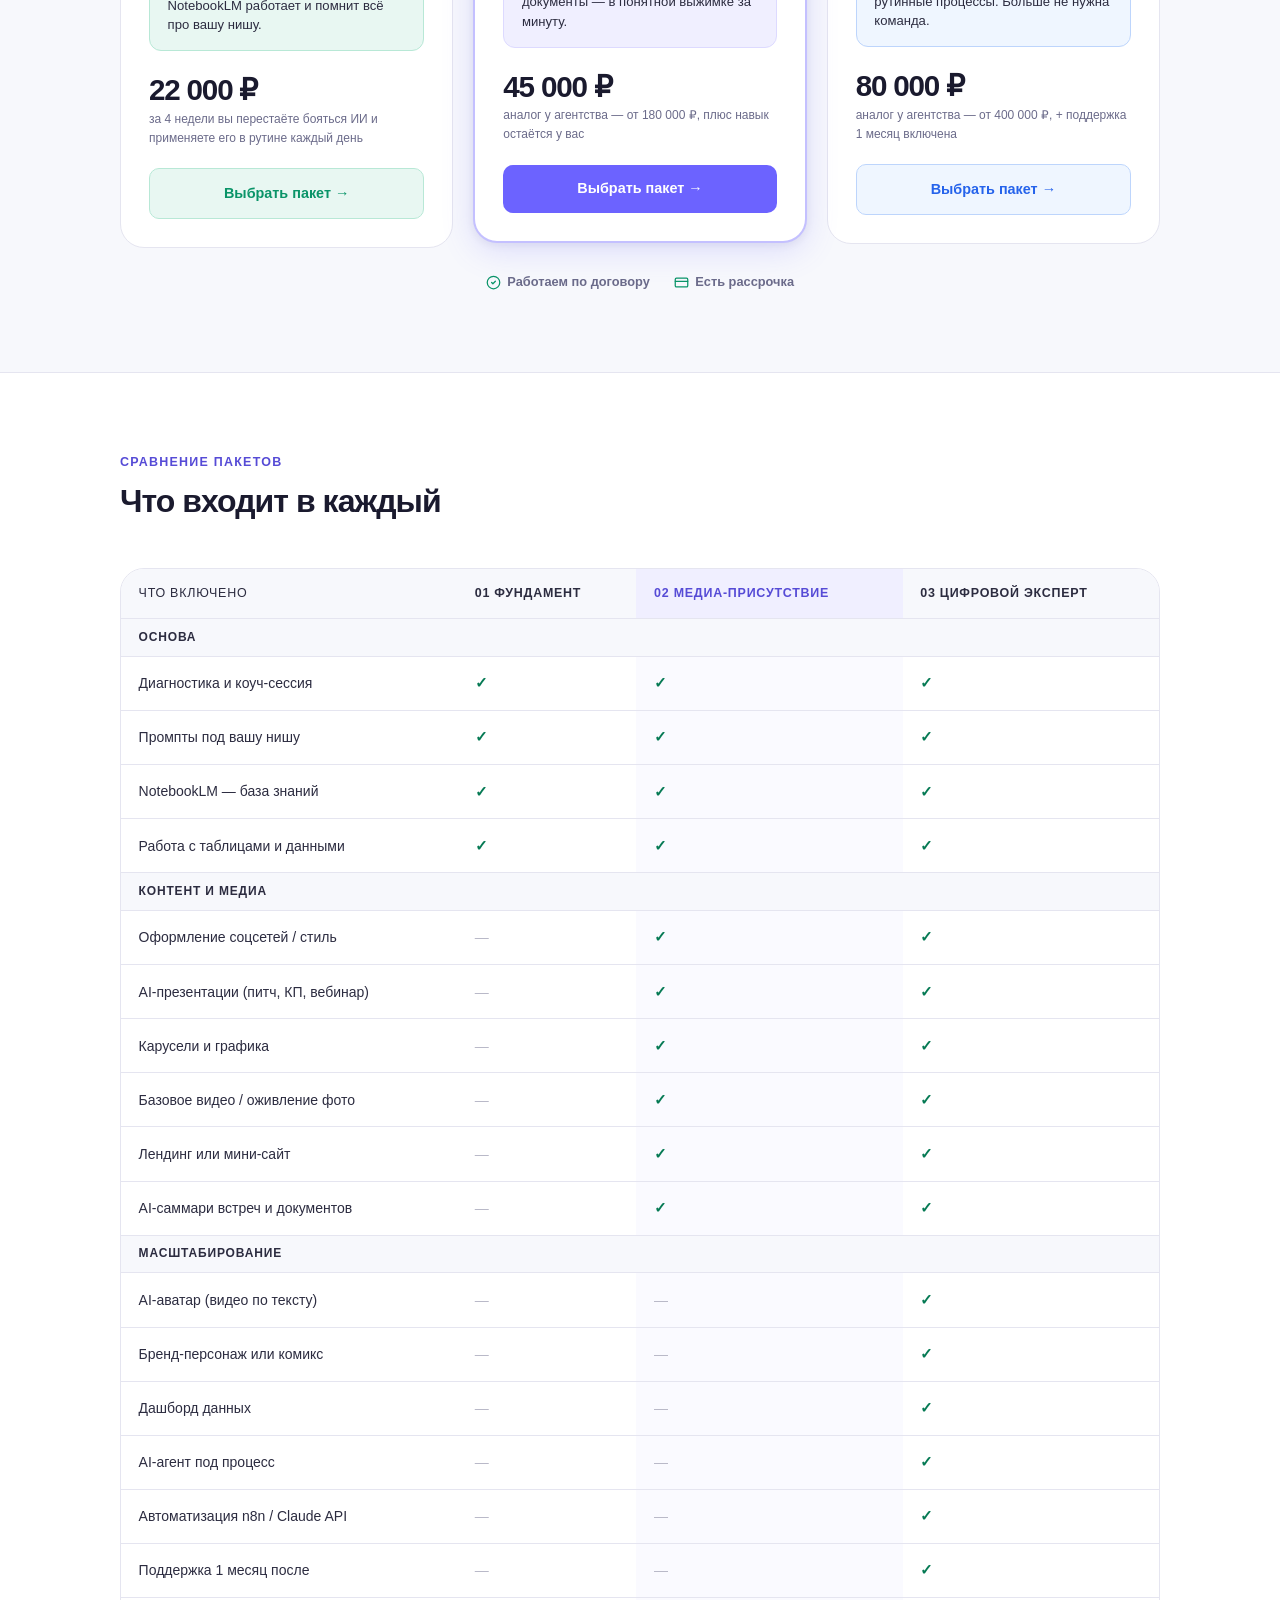
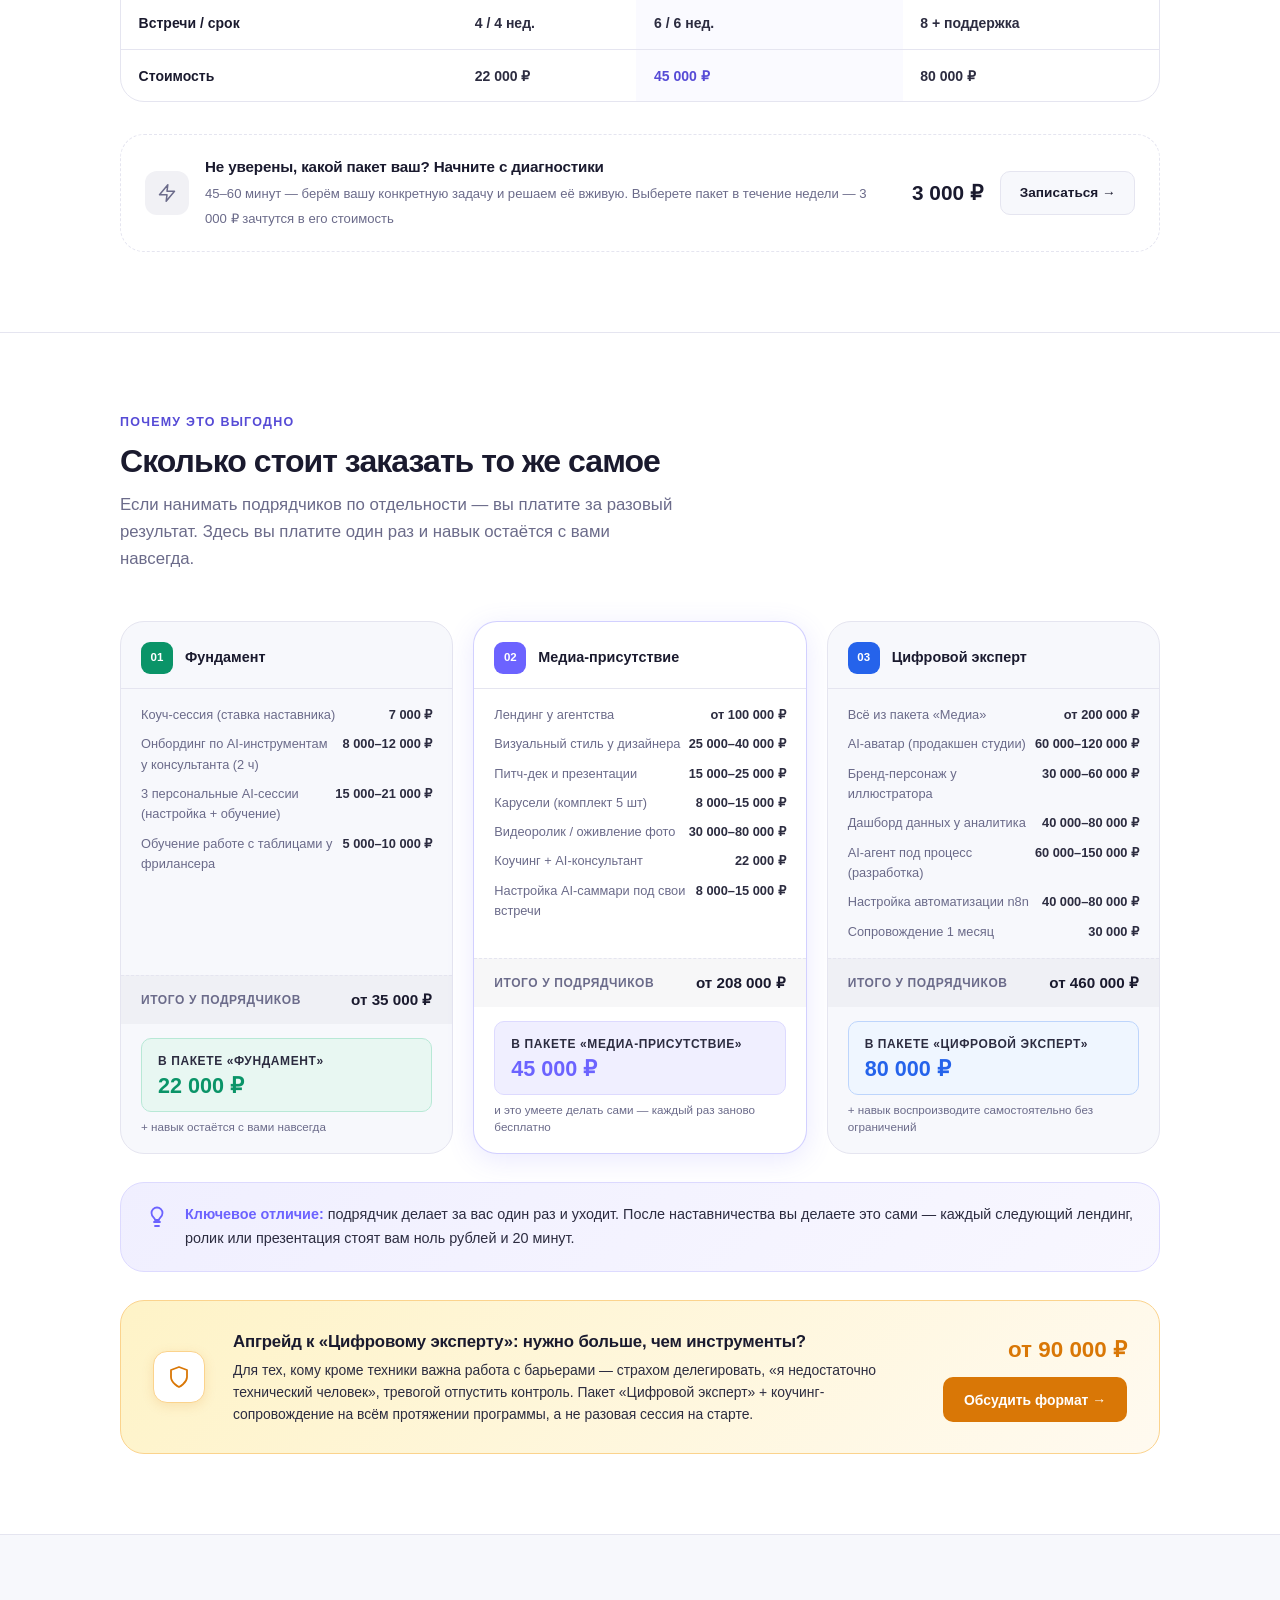
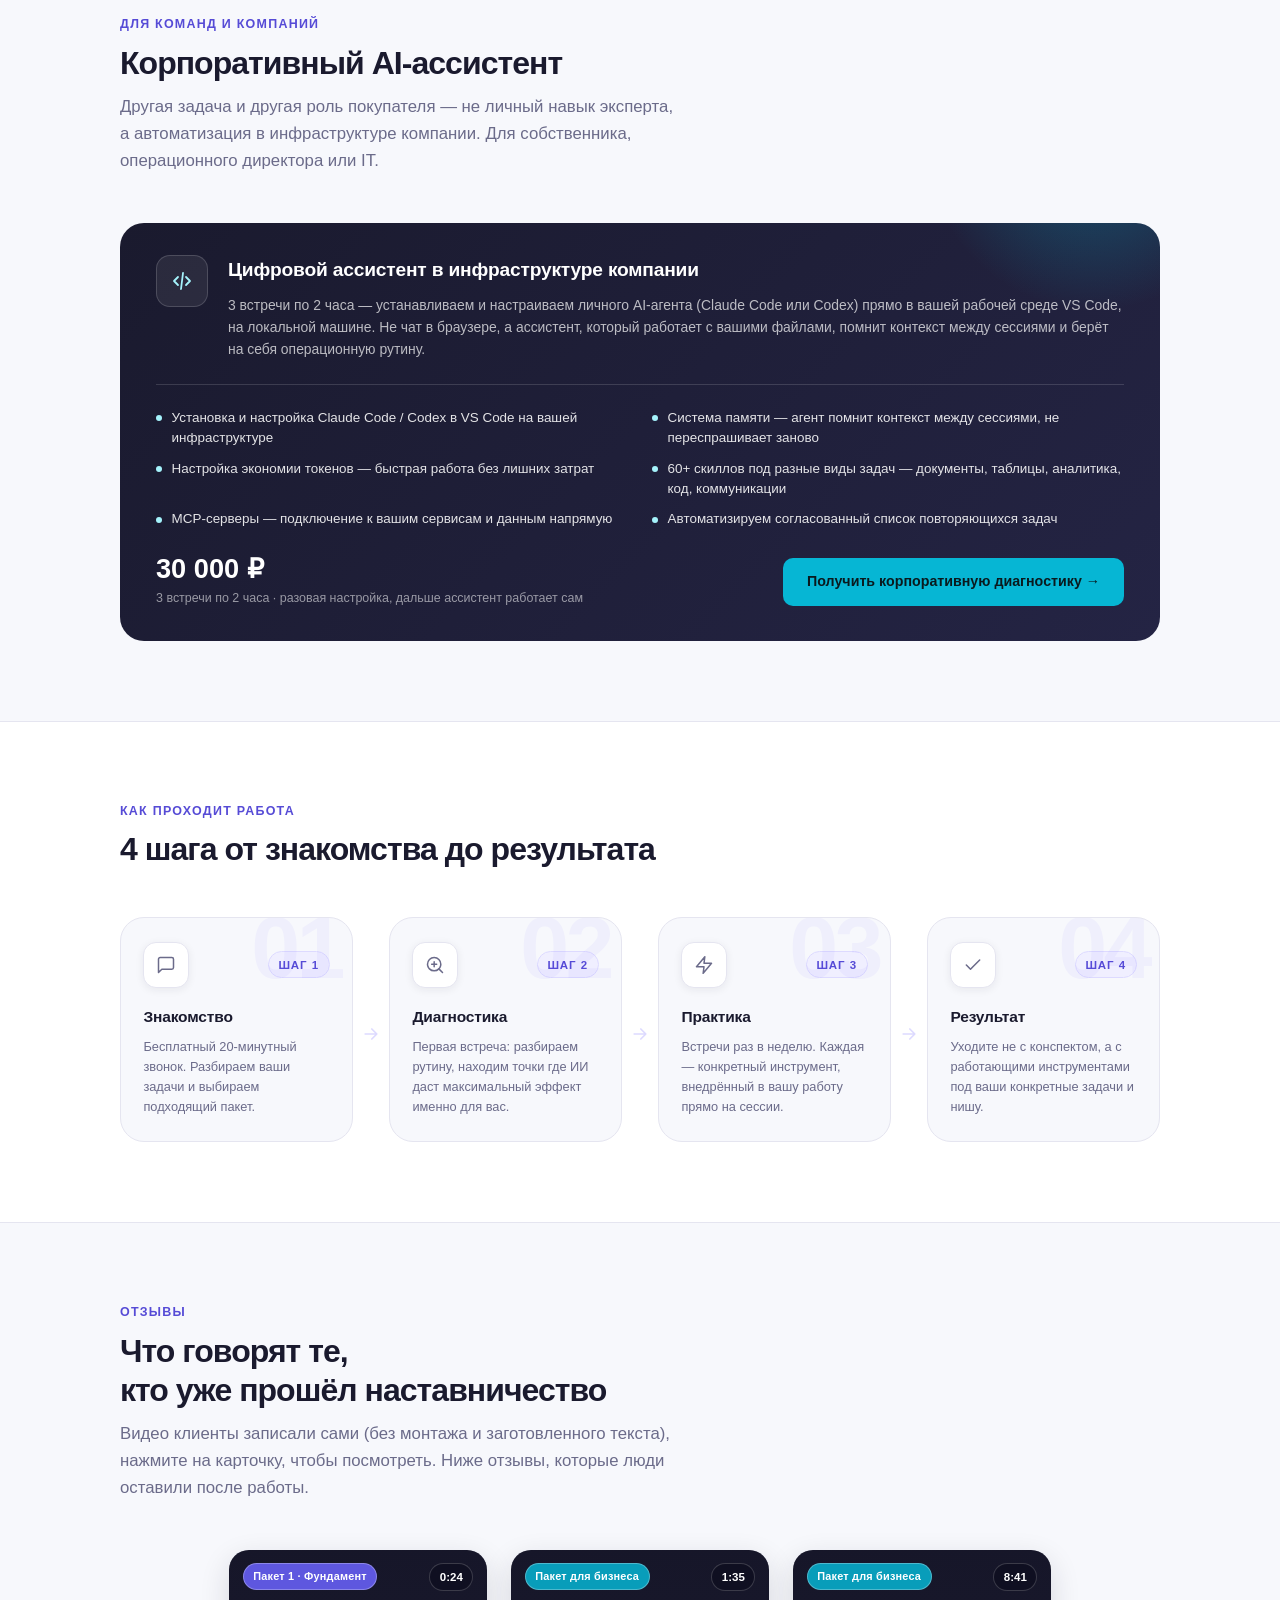
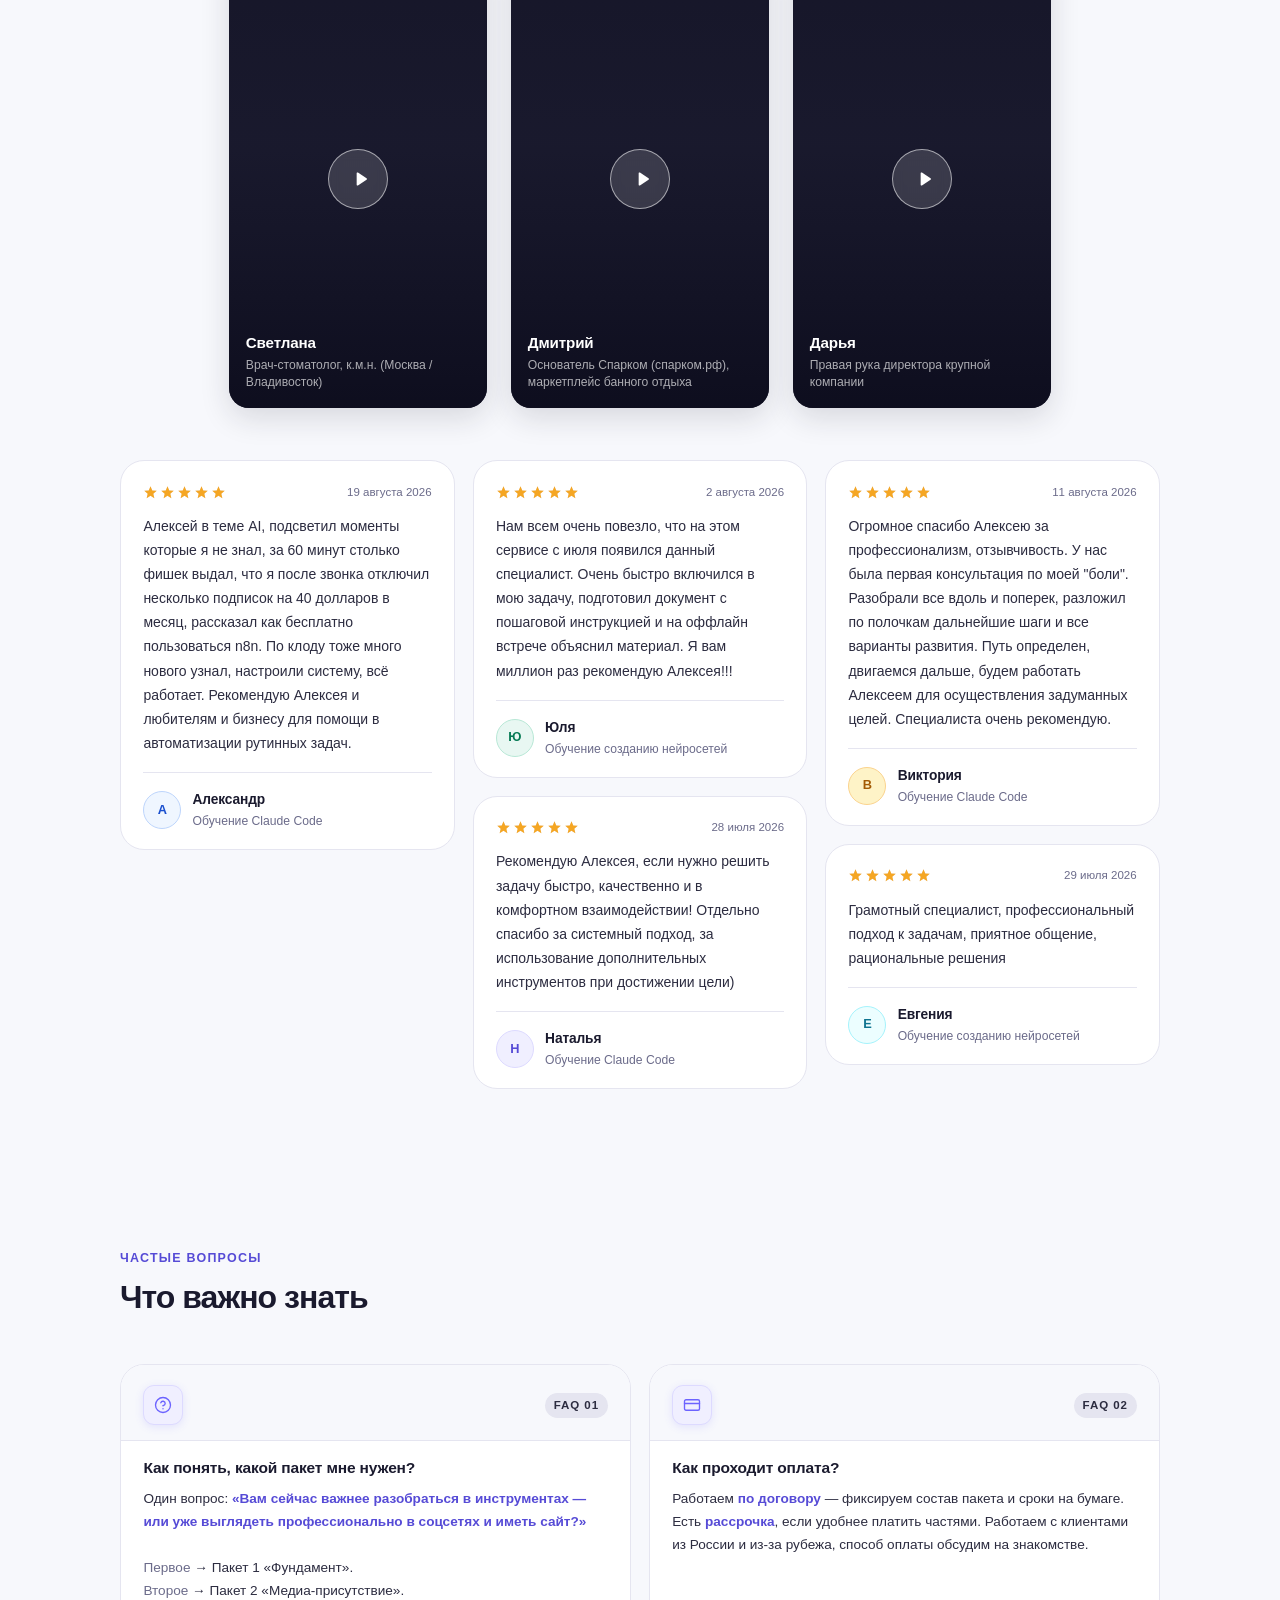
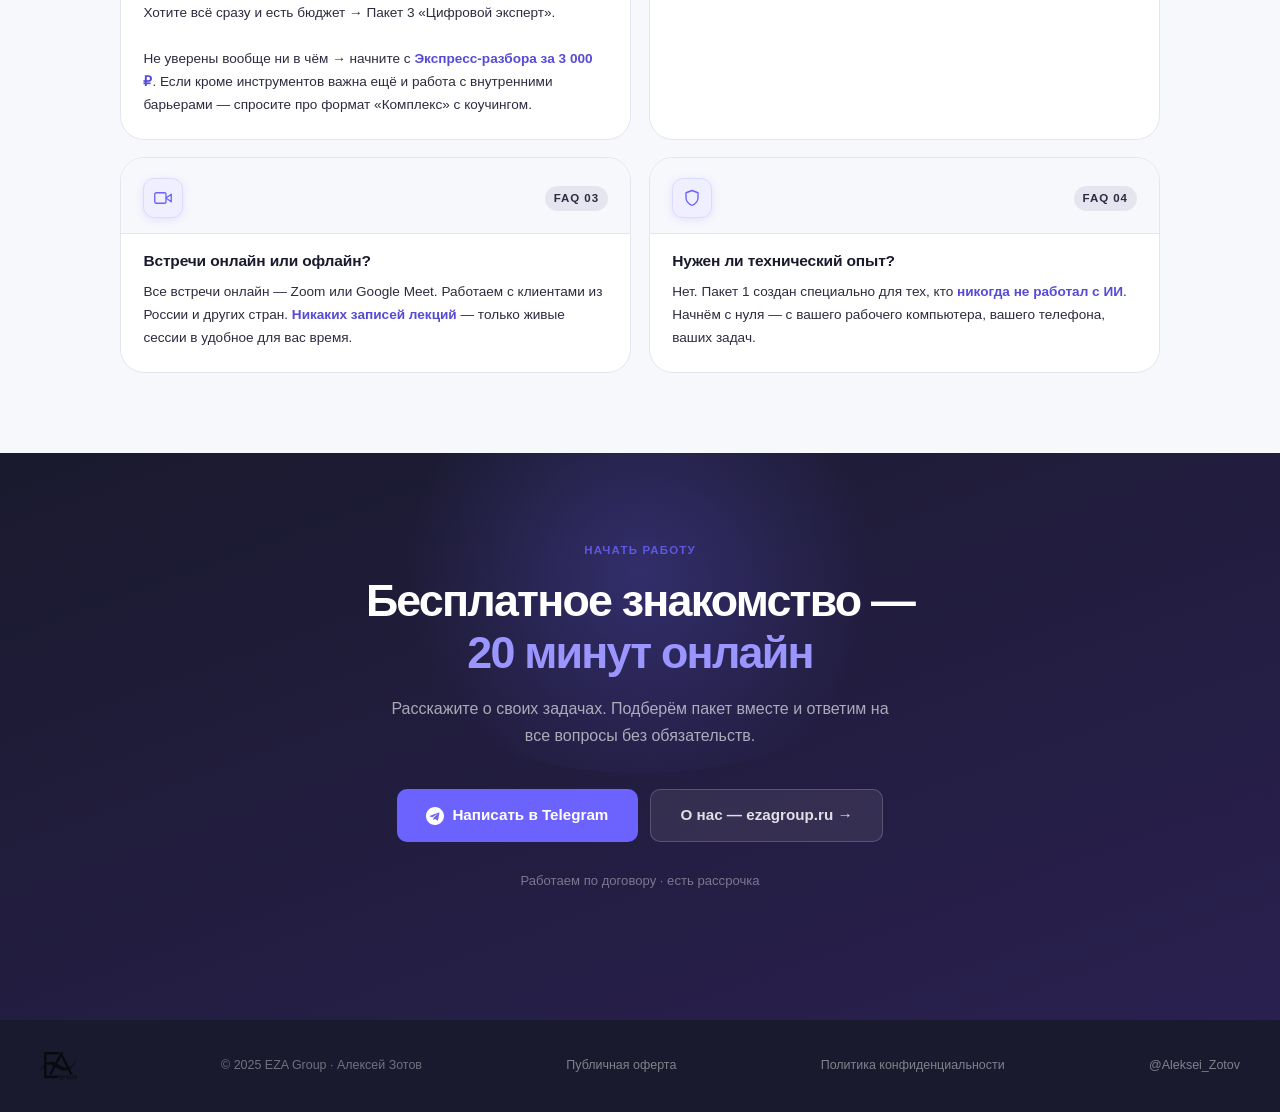
==== commit 7a52930e: "Change 'Hello World' to 'Goodbye World'" ====
--- a/ai-mentoring.html
+++ b/ai-mentoring.html
@@ -767,6 +767,149 @@
     .footer-link { font-size: .78rem; color: rgba(255,255,255,.45); text-decoration: none; transition: color .18s; }
     .footer-link:hover { color: rgba(255,255,255,.8); }
 
+
+    /* ── TESTIMONIALS ── */
+    .testimonials { background: var(--bg); }
+
+    .tst-video-grid {
+      display: grid; grid-template-columns: repeat(auto-fit, 258px);
+      justify-content: center; gap: 1.5rem; margin-bottom: 3.25rem;
+    }
+
+    .tst-video {
+      position: relative; display: block; width: 100%; aspect-ratio: 9 / 16;
+      padding: 0; border: none; border-radius: 20px; overflow: hidden;
+      background: var(--dark); cursor: pointer; font: inherit; text-align: left;
+      box-shadow: 0 10px 30px rgba(26,26,46,.14);
+      transition: transform .28s cubic-bezier(.34,1.1,.64,1), box-shadow .28s;
+    }
+    .tst-video:hover { transform: translateY(-5px); box-shadow: 0 18px 44px var(--purple-glo); }
+    .tst-video:focus-visible { outline: 3px solid var(--purple); outline-offset: 3px; }
+    .tst-video video {
+      width: 100%; height: 100%; object-fit: cover; display: block;
+      transition: transform .5s cubic-bezier(.34,1.1,.64,1);
+    }
+    .tst-video:hover video { transform: scale(1.045); }
+
+    .tst-shade {
+      position: absolute; inset: 0; pointer-events: none;
+      background: linear-gradient(to top, rgba(12,12,28,.88) 0%, rgba(12,12,28,.35) 34%, rgba(12,12,28,.05) 58%, rgba(12,12,28,.28) 100%);
+    }
+
+    .tst-play {
+      position: absolute; top: 50%; left: 50%; transform: translate(-50%,-50%);
+      width: 60px; height: 60px; border-radius: 50%;
+      background: rgba(255,255,255,.15); border: 1.5px solid rgba(255,255,255,.55);
+      backdrop-filter: blur(6px);
+      display: flex; align-items: center; justify-content: center;
+      transition: all .28s cubic-bezier(.34,1.1,.64,1);
+    }
+    .tst-play svg { width: 20px; height: 20px; color: #fff; margin-left: 3px; }
+    .tst-video:hover .tst-play {
+      background: var(--purple); border-color: var(--purple);
+      transform: translate(-50%,-50%) scale(1.09);
+      box-shadow: 0 8px 26px rgba(108,99,255,.55);
+    }
+
+    .tst-pkg-chip {
+      position: absolute; top: .85rem; left: .85rem; max-width: calc(100% - 5.2rem);
+      font-size: .68rem; font-weight: 700; letter-spacing: .02em; color: #fff;
+      background: rgba(108,99,255,.85); backdrop-filter: blur(4px);
+      padding: .22rem .6rem; border-radius: 20px;
+      border: 1px solid rgba(255,255,255,.28);
+    }
+    .tst-pkg-chip.is-biz { background: rgba(6,182,212,.85); }
+
+    .tst-dur {
+      position: absolute; top: .85rem; right: .85rem;
+      font-size: .72rem; font-weight: 700; color: #fff;
+      background: rgba(12,12,28,.55); backdrop-filter: blur(4px);
+      padding: .22rem .6rem; border-radius: 20px;
+      border: 1px solid rgba(255,255,255,.18);
+    }
+
+    .tst-meta { position: absolute; left: 1.05rem; right: 1.05rem; bottom: 1.05rem; }
+    .tst-meta-name { display: block; font-family: var(--font-display); font-size: .95rem; font-weight: 700; color: #fff; letter-spacing: -.01em; }
+    .tst-meta-role { display: block; font-size: .76rem; color: rgba(255,255,255,.66); margin-top: .15rem; line-height: 1.4; }
+
+    /* модалка видео */
+    .tst-modal {
+      position: fixed; inset: 0; z-index: 300; display: none;
+      align-items: center; justify-content: center; padding: 4.5rem 1.5rem 2rem;
+      background: rgba(12,12,26,.9); backdrop-filter: blur(10px);
+    }
+    .tst-modal.is-open { display: flex; animation: tstFade .2s ease; }
+    @keyframes tstFade { from { opacity: 0; } to { opacity: 1; } }
+    .tst-modal-inner { position: relative; width: min(400px, 100%); animation: tstRise .28s cubic-bezier(.34,1.1,.64,1); }
+    @keyframes tstRise { from { opacity: 0; transform: translateY(18px) scale(.97); } to { opacity: 1; transform: none; } }
+    .tst-modal video {
+      width: 100%; max-height: 76vh; display: block;
+      border-radius: 20px; background: #000;
+      box-shadow: 0 30px 80px rgba(0,0,0,.6);
+    }
+    .tst-modal-inner.is-wide { width: min(880px, 100%); }
+    .tst-modal-cap { margin-top: .9rem; text-align: center; }
+    .tst-modal-cap strong { display: block; font-family: var(--font-display); font-size: .95rem; font-weight: 700; color: #fff; }
+    .tst-modal-cap span { display: block; font-size: .8rem; color: rgba(255,255,255,.6); margin-top: .15rem; }
+    .tst-modal-close {
+      position: absolute; top: -3.1rem; right: 0;
+      width: 40px; height: 40px; border-radius: 50%; cursor: pointer;
+      background: rgba(255,255,255,.1); border: 1.5px solid rgba(255,255,255,.22);
+      display: flex; align-items: center; justify-content: center;
+      transition: all .2s;
+    }
+    .tst-modal-close svg { width: 18px; height: 18px; color: #fff; }
+    .tst-modal-close:hover { background: rgba(255,255,255,.2); transform: rotate(90deg); }
+
+    /* текстовые отзывы */
+    .tst-text-grid { columns: 3 292px; column-gap: 1.1rem; }
+
+    .tst-card {
+      break-inside: avoid; -webkit-column-break-inside: avoid;
+      background: var(--white); border: 1.5px solid var(--border);
+      border-radius: var(--r-lg); padding: 1.35rem 1.4rem 1.2rem;
+      margin-bottom: 1.1rem;
+      transition: all .25s cubic-bezier(.34,1.1,.64,1);
+    }
+    .tst-card:hover {
+      border-color: rgba(108,99,255,.28);
+      box-shadow: 0 8px 28px rgba(108,99,255,.12);
+      transform: translateY(-3px);
+    }
+
+    .tst-card-head { display: flex; align-items: center; justify-content: space-between; gap: .6rem; margin-bottom: .8rem; }
+    .tst-stars { position: relative; width: 83px; height: 15px; flex-shrink: 0; }
+    .tst-stars-bg, .tst-stars-fg { position: absolute; top: 0; left: 0; display: flex; gap: 2px; }
+    .tst-stars-bg { color: var(--border); }
+    .tst-stars-fg { overflow: hidden; color: #f5a623; }
+    .tst-stars svg { width: 15px; height: 15px; flex-shrink: 0; }
+    .tst-date { font-size: .72rem; color: var(--muted); white-space: nowrap; }
+
+    .tst-card p { font-size: .875rem; color: var(--text); line-height: 1.72; }
+    .tst-card p strong { color: var(--purple-text); font-weight: 700; }
+
+    .tst-author {
+      display: flex; align-items: center; gap: .7rem;
+      margin-top: 1.1rem; padding-top: 1rem; border-top: 1px solid var(--border);
+    }
+    .tst-avatar {
+      width: 38px; height: 38px; border-radius: 50%; flex-shrink: 0;
+      background: var(--purple-lt); border: 1.5px solid var(--purple-mid);
+      display: flex; align-items: center; justify-content: center;
+      font-family: var(--font-display); font-size: .8rem; font-weight: 700; color: var(--purple-text);
+    }
+    .tst-avatar.c-teal { background: var(--teal-lt); border-color: var(--teal-mid); color: var(--teal-text); }
+    .tst-avatar.c-blue { background: var(--blue-lt); border-color: var(--blue-mid); color: var(--blue-text); }
+    .tst-avatar.c-amber { background: var(--amber-lt); border-color: var(--amber-mid); color: #a35a04; }
+    .tst-avatar.c-biz { background: var(--biz-lt); border-color: var(--biz-mid); color: #0e7490; }
+    .tst-author-name { display: block; font-size: .86rem; font-weight: 700; color: var(--dark); letter-spacing: -.01em; }
+    .tst-author-role { display: block; font-size: .76rem; color: var(--muted); margin-top: .1rem; line-height: 1.4; }
+
+    @media (max-width: 540px) {
+      .tst-video-grid { grid-template-columns: minmax(0, 280px); gap: 1.1rem; }
+      .tst-modal { padding: 4rem 1rem 1.5rem; }
+    }
+
     /* ── RESPONSIVE ── */
     @media (max-width: 860px) {
       .nav { padding: 0 1.25rem; }
@@ -1568,6 +1711,181 @@
   </div>
 </section>
 
+<!-- TESTIMONIALS -->
+<section class="section testimonials" id="testimonials">
+  <div class="section-inner">
+    <div class="section-head">
+      <div class="section-label">Отзывы</div>
+      <h2 class="section-title">Что говорят те,<br>кто уже прошёл наставничество</h2>
+      <p class="section-sub">Видео клиенты записали сами (без монтажа и заготовленного текста), нажмите на карточку, чтобы посмотреть. Ниже отзывы, которые люди оставили после работы.</p>
+    </div>
+
+    <!-- ВИДЕООТЗЫВЫ. Чтобы добавить ещё один — скопируйте <button class="tst-video"> и поменяйте data-src / имя / роль / длительность -->
+    <div class="tst-video-grid">
+
+      <button class="tst-video" type="button"
+              data-src="assets/testimonial-1.mp4"
+              data-name="Светлана"
+              data-role="Врач-стоматолог, кандидат медицинских наук (Москва / Владивосток)">
+        <video src="assets/testimonial-1.mp4#t=1.5" preload="metadata" muted playsinline></video>
+        <span class="tst-shade"></span>
+        <span class="tst-play">
+          <svg viewBox="0 0 24 24" fill="currentColor" aria-hidden="true"><path d="M8 5.14v13.72a1 1 0 0 0 1.54.84l10.3-6.86a1 1 0 0 0 0-1.68L9.54 4.3A1 1 0 0 0 8 5.14z"/></svg>
+        </span>
+        <span class="tst-pkg-chip">Пакет 1 · Фундамент</span>
+        <span class="tst-dur">0:24</span>
+        <span class="tst-meta">
+          <span class="tst-meta-name">Светлана</span>
+          <span class="tst-meta-role">Врач-стоматолог, к.м.н. (Москва / Владивосток)</span>
+        </span>
+      </button>
+
+      <button class="tst-video" type="button"
+              data-src="assets/testimonial-2.mp4"
+              data-name="Дмитрий"
+              data-role="Основатель Спарком, маркетплейса банного отдыха в складчину (спарком.рф)">
+        <video src="assets/testimonial-2.mp4#t=1.5" preload="metadata" muted playsinline></video>
+        <span class="tst-shade"></span>
+        <span class="tst-play">
+          <svg viewBox="0 0 24 24" fill="currentColor" aria-hidden="true"><path d="M8 5.14v13.72a1 1 0 0 0 1.54.84l10.3-6.86a1 1 0 0 0 0-1.68L9.54 4.3A1 1 0 0 0 8 5.14z"/></svg>
+        </span>
+        <span class="tst-pkg-chip is-biz">Пакет для бизнеса</span>
+        <span class="tst-dur">1:35</span>
+        <span class="tst-meta">
+          <span class="tst-meta-name">Дмитрий</span>
+          <span class="tst-meta-role">Основатель Спарком (спарком.рф), маркетплейс банного отдыха</span>
+        </span>
+      </button>
+
+      <button class="tst-video" type="button"
+              data-src="assets/testimonial-3.mp4"
+              data-name="Дарья"
+              data-role="Правая рука директора крупной компании">
+        <video src="assets/testimonial-3.mp4#t=38" preload="metadata" muted playsinline></video>
+        <span class="tst-shade"></span>
+        <span class="tst-play">
+          <svg viewBox="0 0 24 24" fill="currentColor" aria-hidden="true"><path d="M8 5.14v13.72a1 1 0 0 0 1.54.84l10.3-6.86a1 1 0 0 0 0-1.68L9.54 4.3A1 1 0 0 0 8 5.14z"/></svg>
+        </span>
+        <span class="tst-pkg-chip is-biz">Пакет для бизнеса</span>
+        <span class="tst-dur">8:41</span>
+        <span class="tst-meta">
+          <span class="tst-meta-name">Дарья</span>
+          <span class="tst-meta-role">Правая рука директора крупной компании</span>
+        </span>
+      </button>
+
+    </div>
+
+    <!-- ТЕКСТОВЫЕ ОТЗЫВЫ. Новый отзыв — копия блока .tst-card: звёзды (width в .tst-stars-fg = оценка в %), дата, текст, инициал и тема -->
+    <div class="tst-text-grid">
+
+      <div class="tst-card">
+        <div class="tst-card-head">
+          <div class="tst-stars" role="img" aria-label="Оценка 5 из 5">
+            <span class="tst-stars-bg"><svg viewBox="0 0 24 24" fill="currentColor" aria-hidden="true"><path d="M12 17.27 18.18 21l-1.64-7.03L22 9.24l-7.19-.61L12 2 9.19 8.63 2 9.24l5.46 4.73L5.82 21z"/></svg><svg viewBox="0 0 24 24" fill="currentColor" aria-hidden="true"><path d="M12 17.27 18.18 21l-1.64-7.03L22 9.24l-7.19-.61L12 2 9.19 8.63 2 9.24l5.46 4.73L5.82 21z"/></svg><svg viewBox="0 0 24 24" fill="currentColor" aria-hidden="true"><path d="M12 17.27 18.18 21l-1.64-7.03L22 9.24l-7.19-.61L12 2 9.19 8.63 2 9.24l5.46 4.73L5.82 21z"/></svg><svg viewBox="0 0 24 24" fill="currentColor" aria-hidden="true"><path d="M12 17.27 18.18 21l-1.64-7.03L22 9.24l-7.19-.61L12 2 9.19 8.63 2 9.24l5.46 4.73L5.82 21z"/></svg><svg viewBox="0 0 24 24" fill="currentColor" aria-hidden="true"><path d="M12 17.27 18.18 21l-1.64-7.03L22 9.24l-7.19-.61L12 2 9.19 8.63 2 9.24l5.46 4.73L5.82 21z"/></svg></span>
+            <span class="tst-stars-fg" style="width:100%"><svg viewBox="0 0 24 24" fill="currentColor" aria-hidden="true"><path d="M12 17.27 18.18 21l-1.64-7.03L22 9.24l-7.19-.61L12 2 9.19 8.63 2 9.24l5.46 4.73L5.82 21z"/></svg><svg viewBox="0 0 24 24" fill="currentColor" aria-hidden="true"><path d="M12 17.27 18.18 21l-1.64-7.03L22 9.24l-7.19-.61L12 2 9.19 8.63 2 9.24l5.46 4.73L5.82 21z"/></svg><svg viewBox="0 0 24 24" fill="currentColor" aria-hidden="true"><path d="M12 17.27 18.18 21l-1.64-7.03L22 9.24l-7.19-.61L12 2 9.19 8.63 2 9.24l5.46 4.73L5.82 21z"/></svg><svg viewBox="0 0 24 24" fill="currentColor" aria-hidden="true"><path d="M12 17.27 18.18 21l-1.64-7.03L22 9.24l-7.19-.61L12 2 9.19 8.63 2 9.24l5.46 4.73L5.82 21z"/></svg><svg viewBox="0 0 24 24" fill="currentColor" aria-hidden="true"><path d="M12 17.27 18.18 21l-1.64-7.03L22 9.24l-7.19-.61L12 2 9.19 8.63 2 9.24l5.46 4.73L5.82 21z"/></svg></span>
+          </div>
+          <span class="tst-date">19 августа 2026</span>
+        </div>
+        <p>Алексей в теме AI, подсветил моменты которые я не знал, за 60 минут столько фишек выдал, что я после звонка отключил несколько подписок на 40 долларов в месяц, рассказал как бесплатно пользоваться n8n. По клоду тоже много нового узнал, настроили систему, всё работает. Рекомендую Алексея и любителям и бизнесу для помощи в автоматизации рутинных задач.</p>
+        <div class="tst-author">
+          <div class="tst-avatar c-blue">А</div>
+          <div>
+            <span class="tst-author-name">Александр</span>
+            <span class="tst-author-role">Обучение Claude Code</span>
+          </div>
+        </div>
+      </div>
+
+      <div class="tst-card">
+        <div class="tst-card-head">
+          <div class="tst-stars" role="img" aria-label="Оценка 5 из 5">
+            <span class="tst-stars-bg"><svg viewBox="0 0 24 24" fill="currentColor" aria-hidden="true"><path d="M12 17.27 18.18 21l-1.64-7.03L22 9.24l-7.19-.61L12 2 9.19 8.63 2 9.24l5.46 4.73L5.82 21z"/></svg><svg viewBox="0 0 24 24" fill="currentColor" aria-hidden="true"><path d="M12 17.27 18.18 21l-1.64-7.03L22 9.24l-7.19-.61L12 2 9.19 8.63 2 9.24l5.46 4.73L5.82 21z"/></svg><svg viewBox="0 0 24 24" fill="currentColor" aria-hidden="true"><path d="M12 17.27 18.18 21l-1.64-7.03L22 9.24l-7.19-.61L12 2 9.19 8.63 2 9.24l5.46 4.73L5.82 21z"/></svg><svg viewBox="0 0 24 24" fill="currentColor" aria-hidden="true"><path d="M12 17.27 18.18 21l-1.64-7.03L22 9.24l-7.19-.61L12 2 9.19 8.63 2 9.24l5.46 4.73L5.82 21z"/></svg><svg viewBox="0 0 24 24" fill="currentColor" aria-hidden="true"><path d="M12 17.27 18.18 21l-1.64-7.03L22 9.24l-7.19-.61L12 2 9.19 8.63 2 9.24l5.46 4.73L5.82 21z"/></svg></span>
+            <span class="tst-stars-fg" style="width:100%"><svg viewBox="0 0 24 24" fill="currentColor" aria-hidden="true"><path d="M12 17.27 18.18 21l-1.64-7.03L22 9.24l-7.19-.61L12 2 9.19 8.63 2 9.24l5.46 4.73L5.82 21z"/></svg><svg viewBox="0 0 24 24" fill="currentColor" aria-hidden="true"><path d="M12 17.27 18.18 21l-1.64-7.03L22 9.24l-7.19-.61L12 2 9.19 8.63 2 9.24l5.46 4.73L5.82 21z"/></svg><svg viewBox="0 0 24 24" fill="currentColor" aria-hidden="true"><path d="M12 17.27 18.18 21l-1.64-7.03L22 9.24l-7.19-.61L12 2 9.19 8.63 2 9.24l5.46 4.73L5.82 21z"/></svg><svg viewBox="0 0 24 24" fill="currentColor" aria-hidden="true"><path d="M12 17.27 18.18 21l-1.64-7.03L22 9.24l-7.19-.61L12 2 9.19 8.63 2 9.24l5.46 4.73L5.82 21z"/></svg><svg viewBox="0 0 24 24" fill="currentColor" aria-hidden="true"><path d="M12 17.27 18.18 21l-1.64-7.03L22 9.24l-7.19-.61L12 2 9.19 8.63 2 9.24l5.46 4.73L5.82 21z"/></svg></span>
+          </div>
+          <span class="tst-date">2 августа 2026</span>
+        </div>
+        <p>Нам всем очень повезло, что на этом сервисе с июля появился данный специалист. Очень быстро включился в мою задачу, подготовил документ с пошаговой инструкцией и на оффлайн встрече объяснил материал. Я вам миллион раз рекомендую Алексея!!!</p>
+        <div class="tst-author">
+          <div class="tst-avatar c-teal">Ю</div>
+          <div>
+            <span class="tst-author-name">Юля</span>
+            <span class="tst-author-role">Обучение созданию нейросетей</span>
+          </div>
+        </div>
+      </div>
+
+      <div class="tst-card">
+        <div class="tst-card-head">
+          <div class="tst-stars" role="img" aria-label="Оценка 5 из 5">
+            <span class="tst-stars-bg"><svg viewBox="0 0 24 24" fill="currentColor" aria-hidden="true"><path d="M12 17.27 18.18 21l-1.64-7.03L22 9.24l-7.19-.61L12 2 9.19 8.63 2 9.24l5.46 4.73L5.82 21z"/></svg><svg viewBox="0 0 24 24" fill="currentColor" aria-hidden="true"><path d="M12 17.27 18.18 21l-1.64-7.03L22 9.24l-7.19-.61L12 2 9.19 8.63 2 9.24l5.46 4.73L5.82 21z"/></svg><svg viewBox="0 0 24 24" fill="currentColor" aria-hidden="true"><path d="M12 17.27 18.18 21l-1.64-7.03L22 9.24l-7.19-.61L12 2 9.19 8.63 2 9.24l5.46 4.73L5.82 21z"/></svg><svg viewBox="0 0 24 24" fill="currentColor" aria-hidden="true"><path d="M12 17.27 18.18 21l-1.64-7.03L22 9.24l-7.19-.61L12 2 9.19 8.63 2 9.24l5.46 4.73L5.82 21z"/></svg><svg viewBox="0 0 24 24" fill="currentColor" aria-hidden="true"><path d="M12 17.27 18.18 21l-1.64-7.03L22 9.24l-7.19-.61L12 2 9.19 8.63 2 9.24l5.46 4.73L5.82 21z"/></svg></span>
+            <span class="tst-stars-fg" style="width:100%"><svg viewBox="0 0 24 24" fill="currentColor" aria-hidden="true"><path d="M12 17.27 18.18 21l-1.64-7.03L22 9.24l-7.19-.61L12 2 9.19 8.63 2 9.24l5.46 4.73L5.82 21z"/></svg><svg viewBox="0 0 24 24" fill="currentColor" aria-hidden="true"><path d="M12 17.27 18.18 21l-1.64-7.03L22 9.24l-7.19-.61L12 2 9.19 8.63 2 9.24l5.46 4.73L5.82 21z"/></svg><svg viewBox="0 0 24 24" fill="currentColor" aria-hidden="true"><path d="M12 17.27 18.18 21l-1.64-7.03L22 9.24l-7.19-.61L12 2 9.19 8.63 2 9.24l5.46 4.73L5.82 21z"/></svg><svg viewBox="0 0 24 24" fill="currentColor" aria-hidden="true"><path d="M12 17.27 18.18 21l-1.64-7.03L22 9.24l-7.19-.61L12 2 9.19 8.63 2 9.24l5.46 4.73L5.82 21z"/></svg><svg viewBox="0 0 24 24" fill="currentColor" aria-hidden="true"><path d="M12 17.27 18.18 21l-1.64-7.03L22 9.24l-7.19-.61L12 2 9.19 8.63 2 9.24l5.46 4.73L5.82 21z"/></svg></span>
+          </div>
+          <span class="tst-date">28 июля 2026</span>
+        </div>
+        <p>Рекомендую Алексея, если нужно решить задачу быстро, качественно и в комфортном взаимодействии! Отдельно спасибо за системный подход, за использование дополнительных инструментов при достижении цели)</p>
+        <div class="tst-author">
+          <div class="tst-avatar">Н</div>
+          <div>
+            <span class="tst-author-name">Наталья</span>
+            <span class="tst-author-role">Обучение Claude Code</span>
+          </div>
+        </div>
+      </div>
+
+      <div class="tst-card">
+        <div class="tst-card-head">
+          <div class="tst-stars" role="img" aria-label="Оценка 5 из 5">
+            <span class="tst-stars-bg"><svg viewBox="0 0 24 24" fill="currentColor" aria-hidden="true"><path d="M12 17.27 18.18 21l-1.64-7.03L22 9.24l-7.19-.61L12 2 9.19 8.63 2 9.24l5.46 4.73L5.82 21z"/></svg><svg viewBox="0 0 24 24" fill="currentColor" aria-hidden="true"><path d="M12 17.27 18.18 21l-1.64-7.03L22 9.24l-7.19-.61L12 2 9.19 8.63 2 9.24l5.46 4.73L5.82 21z"/></svg><svg viewBox="0 0 24 24" fill="currentColor" aria-hidden="true"><path d="M12 17.27 18.18 21l-1.64-7.03L22 9.24l-7.19-.61L12 2 9.19 8.63 2 9.24l5.46 4.73L5.82 21z"/></svg><svg viewBox="0 0 24 24" fill="currentColor" aria-hidden="true"><path d="M12 17.27 18.18 21l-1.64-7.03L22 9.24l-7.19-.61L12 2 9.19 8.63 2 9.24l5.46 4.73L5.82 21z"/></svg><svg viewBox="0 0 24 24" fill="currentColor" aria-hidden="true"><path d="M12 17.27 18.18 21l-1.64-7.03L22 9.24l-7.19-.61L12 2 9.19 8.63 2 9.24l5.46 4.73L5.82 21z"/></svg></span>
+            <span class="tst-stars-fg" style="width:100%"><svg viewBox="0 0 24 24" fill="currentColor" aria-hidden="true"><path d="M12 17.27 18.18 21l-1.64-7.03L22 9.24l-7.19-.61L12 2 9.19 8.63 2 9.24l5.46 4.73L5.82 21z"/></svg><svg viewBox="0 0 24 24" fill="currentColor" aria-hidden="true"><path d="M12 17.27 18.18 21l-1.64-7.03L22 9.24l-7.19-.61L12 2 9.19 8.63 2 9.24l5.46 4.73L5.82 21z"/></svg><svg viewBox="0 0 24 24" fill="currentColor" aria-hidden="true"><path d="M12 17.27 18.18 21l-1.64-7.03L22 9.24l-7.19-.61L12 2 9.19 8.63 2 9.24l5.46 4.73L5.82 21z"/></svg><svg viewBox="0 0 24 24" fill="currentColor" aria-hidden="true"><path d="M12 17.27 18.18 21l-1.64-7.03L22 9.24l-7.19-.61L12 2 9.19 8.63 2 9.24l5.46 4.73L5.82 21z"/></svg><svg viewBox="0 0 24 24" fill="currentColor" aria-hidden="true"><path d="M12 17.27 18.18 21l-1.64-7.03L22 9.24l-7.19-.61L12 2 9.19 8.63 2 9.24l5.46 4.73L5.82 21z"/></svg></span>
+          </div>
+          <span class="tst-date">11 августа 2026</span>
+        </div>
+        <p>Огромное спасибо Алексею за профессионализм, отзывчивость. У нас была первая консультация по моей "боли". Разобрали все вдоль и поперек, разложил по полочкам дальнейшие шаги и все варианты развития. Путь определен, двигаемся дальше, будем работать Алексеем для осуществления задуманных целей. Специалиста очень рекомендую.</p>
+        <div class="tst-author">
+          <div class="tst-avatar c-amber">В</div>
+          <div>
+            <span class="tst-author-name">Виктория</span>
+            <span class="tst-author-role">Обучение Claude Code</span>
+          </div>
+        </div>
+      </div>
+
+      <div class="tst-card">
+        <div class="tst-card-head">
+          <div class="tst-stars" role="img" aria-label="Оценка 5 из 5">
+            <span class="tst-stars-bg"><svg viewBox="0 0 24 24" fill="currentColor" aria-hidden="true"><path d="M12 17.27 18.18 21l-1.64-7.03L22 9.24l-7.19-.61L12 2 9.19 8.63 2 9.24l5.46 4.73L5.82 21z"/></svg><svg viewBox="0 0 24 24" fill="currentColor" aria-hidden="true"><path d="M12 17.27 18.18 21l-1.64-7.03L22 9.24l-7.19-.61L12 2 9.19 8.63 2 9.24l5.46 4.73L5.82 21z"/></svg><svg viewBox="0 0 24 24" fill="currentColor" aria-hidden="true"><path d="M12 17.27 18.18 21l-1.64-7.03L22 9.24l-7.19-.61L12 2 9.19 8.63 2 9.24l5.46 4.73L5.82 21z"/></svg><svg viewBox="0 0 24 24" fill="currentColor" aria-hidden="true"><path d="M12 17.27 18.18 21l-1.64-7.03L22 9.24l-7.19-.61L12 2 9.19 8.63 2 9.24l5.46 4.73L5.82 21z"/></svg><svg viewBox="0 0 24 24" fill="currentColor" aria-hidden="true"><path d="M12 17.27 18.18 21l-1.64-7.03L22 9.24l-7.19-.61L12 2 9.19 8.63 2 9.24l5.46 4.73L5.82 21z"/></svg></span>
+            <span class="tst-stars-fg" style="width:100%"><svg viewBox="0 0 24 24" fill="currentColor" aria-hidden="true"><path d="M12 17.27 18.18 21l-1.64-7.03L22 9.24l-7.19-.61L12 2 9.19 8.63 2 9.24l5.46 4.73L5.82 21z"/></svg><svg viewBox="0 0 24 24" fill="currentColor" aria-hidden="true"><path d="M12 17.27 18.18 21l-1.64-7.03L22 9.24l-7.19-.61L12 2 9.19 8.63 2 9.24l5.46 4.73L5.82 21z"/></svg><svg viewBox="0 0 24 24" fill="currentColor" aria-hidden="true"><path d="M12 17.27 18.18 21l-1.64-7.03L22 9.24l-7.19-.61L12 2 9.19 8.63 2 9.24l5.46 4.73L5.82 21z"/></svg><svg viewBox="0 0 24 24" fill="currentColor" aria-hidden="true"><path d="M12 17.27 18.18 21l-1.64-7.03L22 9.24l-7.19-.61L12 2 9.19 8.63 2 9.24l5.46 4.73L5.82 21z"/></svg><svg viewBox="0 0 24 24" fill="currentColor" aria-hidden="true"><path d="M12 17.27 18.18 21l-1.64-7.03L22 9.24l-7.19-.61L12 2 9.19 8.63 2 9.24l5.46 4.73L5.82 21z"/></svg></span>
+          </div>
+          <span class="tst-date">29 июля 2026</span>
+        </div>
+        <p>Грамотный специалист, профессиональный подход к задачам, приятное общение, рациональные решения</p>
+        <div class="tst-author">
+          <div class="tst-avatar c-biz">Е</div>
+          <div>
+            <span class="tst-author-name">Евгения</span>
+            <span class="tst-author-role">Обучение созданию нейросетей</span>
+          </div>
+        </div>
+      </div>
+    </div>
+  </div>
+</section>
+
+<!-- МОДАЛКА ВИДЕО -->
+<div class="tst-modal" id="tstModal" aria-hidden="true" role="dialog" aria-modal="true" aria-label="Видеоотзыв">
+  <div class="tst-modal-inner">
+    <button class="tst-modal-close" type="button" id="tstClose" aria-label="Закрыть">
+      <svg viewBox="0 0 24 24" fill="none" stroke="currentColor" stroke-width="2" stroke-linecap="round"><path d="M18 6 6 18M6 6l12 12"/></svg>
+    </button>
+    <video id="tstPlayer" controls playsinline preload="none"></video>
+    <div class="tst-modal-cap">
+      <strong id="tstCapName"></strong>
+      <span id="tstCapRole"></span>
+    </div>
+  </div>
+</div>
+
 <!-- TIP SECTION -->
 <section class="section tip-section">
   <div class="section-inner">
@@ -1672,5 +1990,66 @@
   <a class="footer-link" href="https://t.me/Aleksei_Zotov" target="_blank">@Aleksei_Zotov</a>
 </footer>
 
+
+<script>
+(function () {
+  var modal   = document.getElementById('tstModal');
+  var player  = document.getElementById('tstPlayer');
+  var capName = document.getElementById('tstCapName');
+  var capRole = document.getElementById('tstCapRole');
+  var inner   = modal.querySelector('.tst-modal-inner');
+  var lastFocus = null;
+
+  // горизонтальное видео (запись встречи) показываем шире вертикального
+  player.addEventListener('loadedmetadata', function () {
+    inner.classList.toggle('is-wide', player.videoWidth > player.videoHeight);
+  });
+
+  function openModal(btn) {
+    lastFocus = btn;
+    player.src = btn.getAttribute('data-src');
+    capName.textContent = btn.getAttribute('data-name') || '';
+    capRole.textContent = btn.getAttribute('data-role') || '';
+    modal.classList.add('is-open');
+    modal.setAttribute('aria-hidden', 'false');
+    document.body.style.overflow = 'hidden';
+    inner.classList.remove('is-wide');
+    var p = player.play();
+    if (p && p.catch) p.catch(function () {});
+  }
+
+  function closeModal() {
+    player.pause();
+    player.removeAttribute('src');
+    player.load();
+    modal.classList.remove('is-open');
+    modal.setAttribute('aria-hidden', 'true');
+    document.body.style.overflow = '';
+    if (lastFocus) lastFocus.focus();
+  }
+
+  Array.prototype.forEach.call(document.querySelectorAll('.tst-video'), function (btn) {
+    btn.addEventListener('click', function () { openModal(btn); });
+  });
+
+  // подстраховка превью: если браузер не отработал #t=, перематываем кадр вручную
+  Array.prototype.forEach.call(document.querySelectorAll('.tst-video video'), function (v) {
+    v.addEventListener('loadedmetadata', function () {
+      try {
+        var mark = (v.getAttribute('src') || '').match(/#t=([0-9.]+)/);
+        var want = mark ? parseFloat(mark[1]) : 1.5;
+        if (v.currentTime < 0.1 && v.duration > want + 0.5) v.currentTime = want;
+      } catch (e) {}
+    });
+  });
+
+  document.getElementById('tstClose').addEventListener('click', closeModal);
+  modal.addEventListener('click', function (e) { if (e.target === modal) closeModal(); });
+  document.addEventListener('keydown', function (e) {
+    if ((e.key === 'Escape' || e.keyCode === 27) && modal.classList.contains('is-open')) closeModal();
+  });
+})();
+</script>
+
 </body>
 </html>
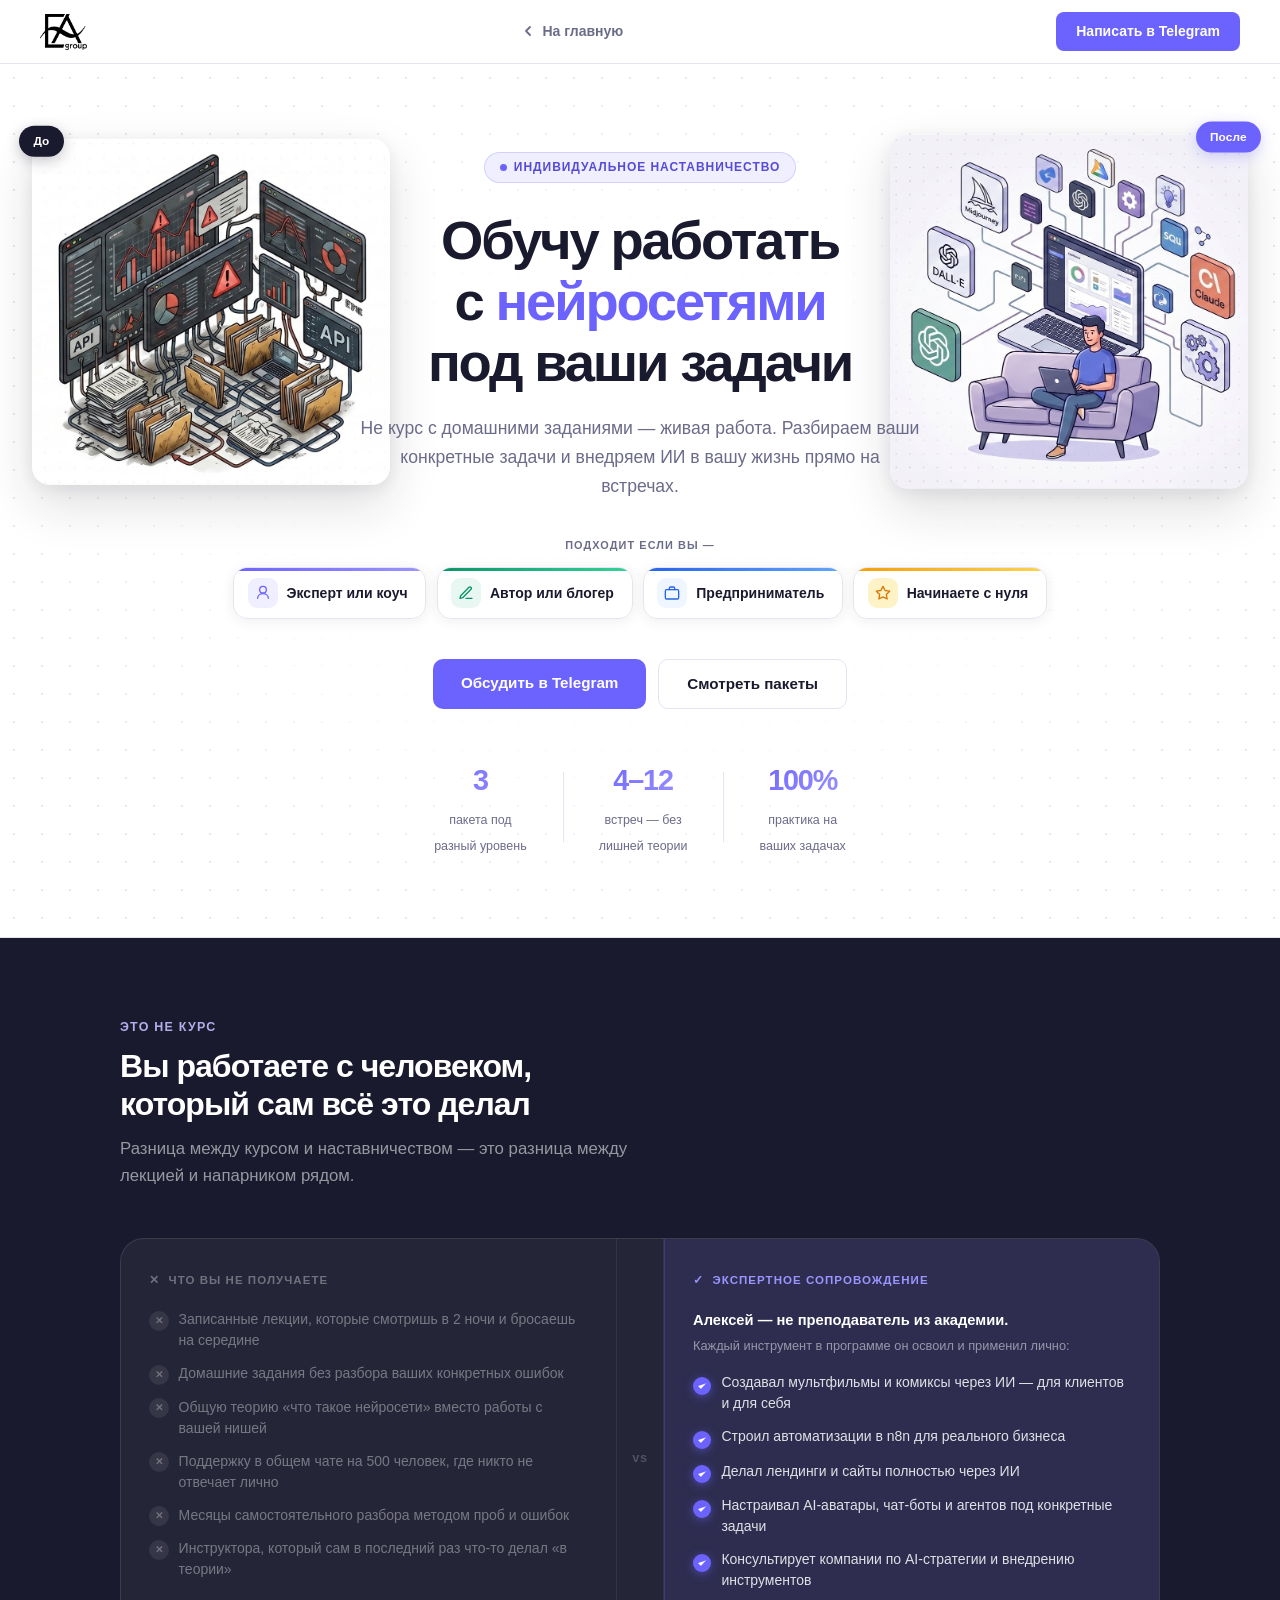
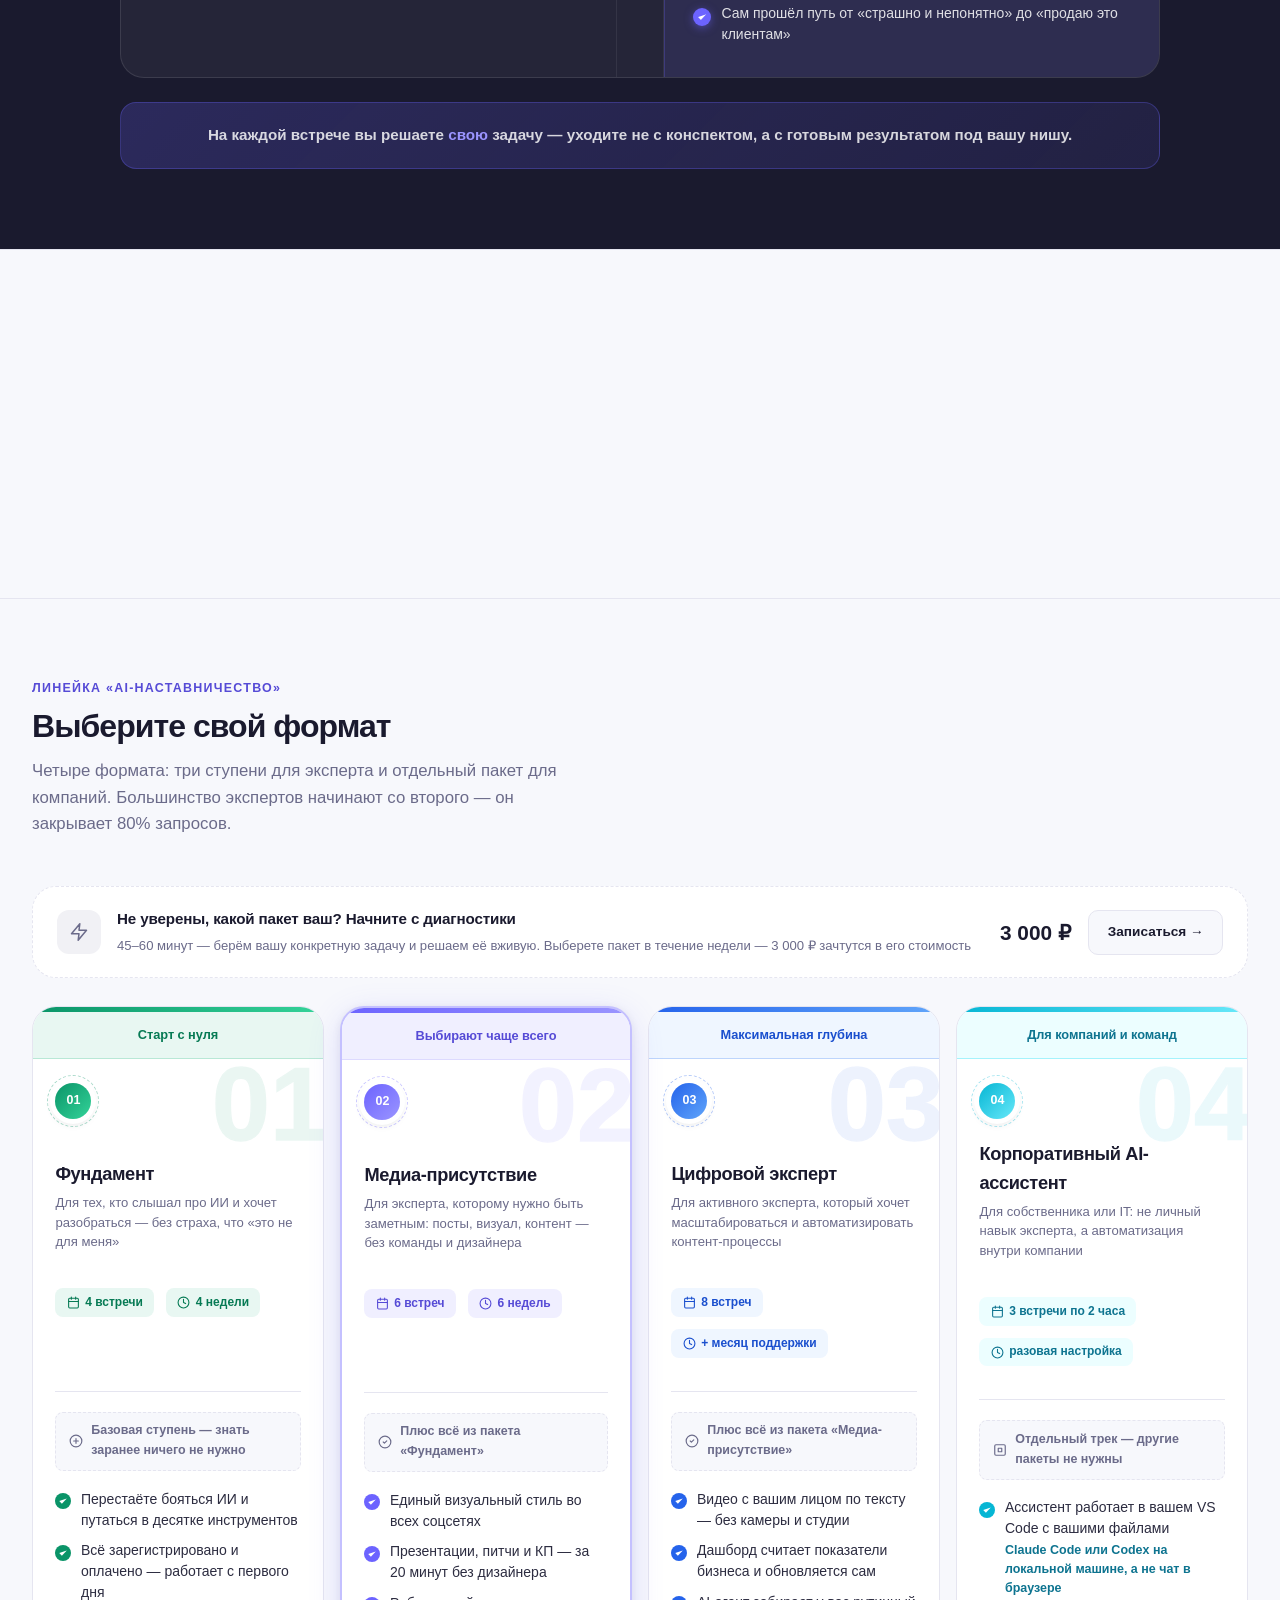
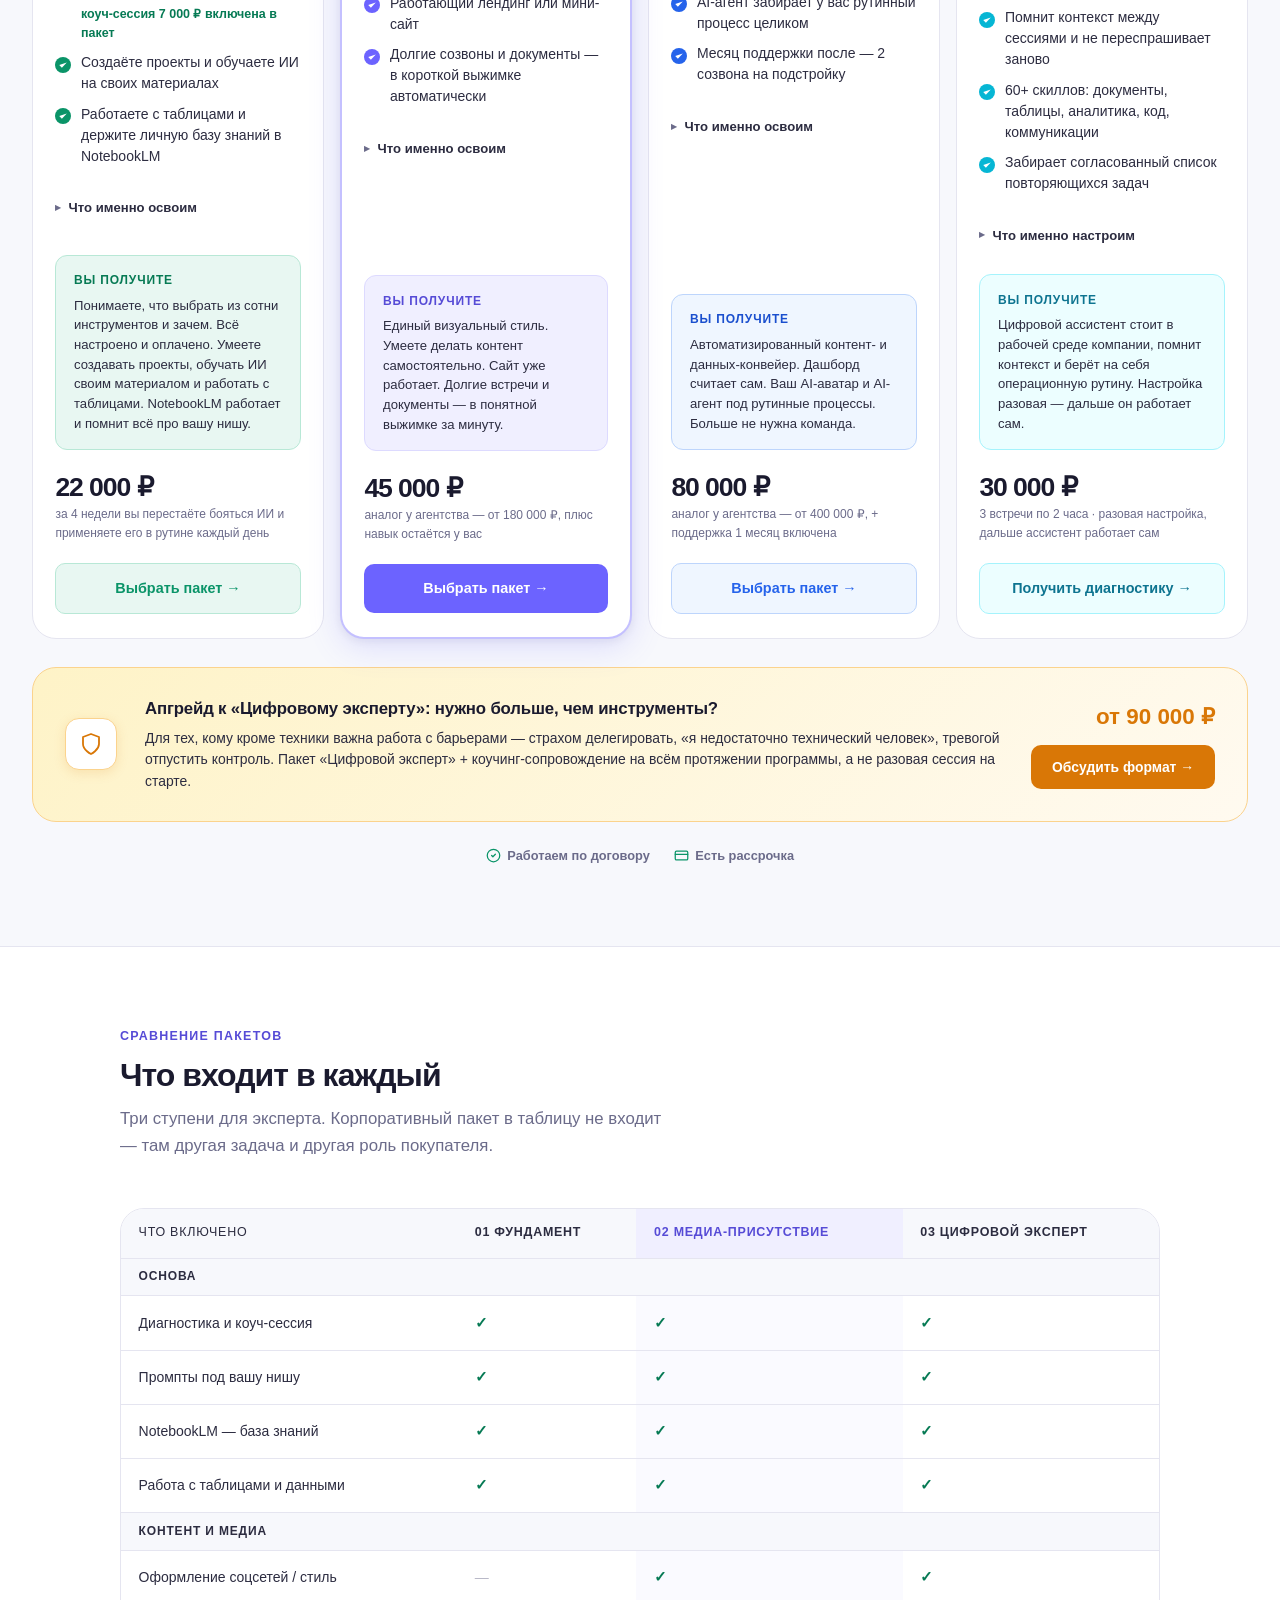
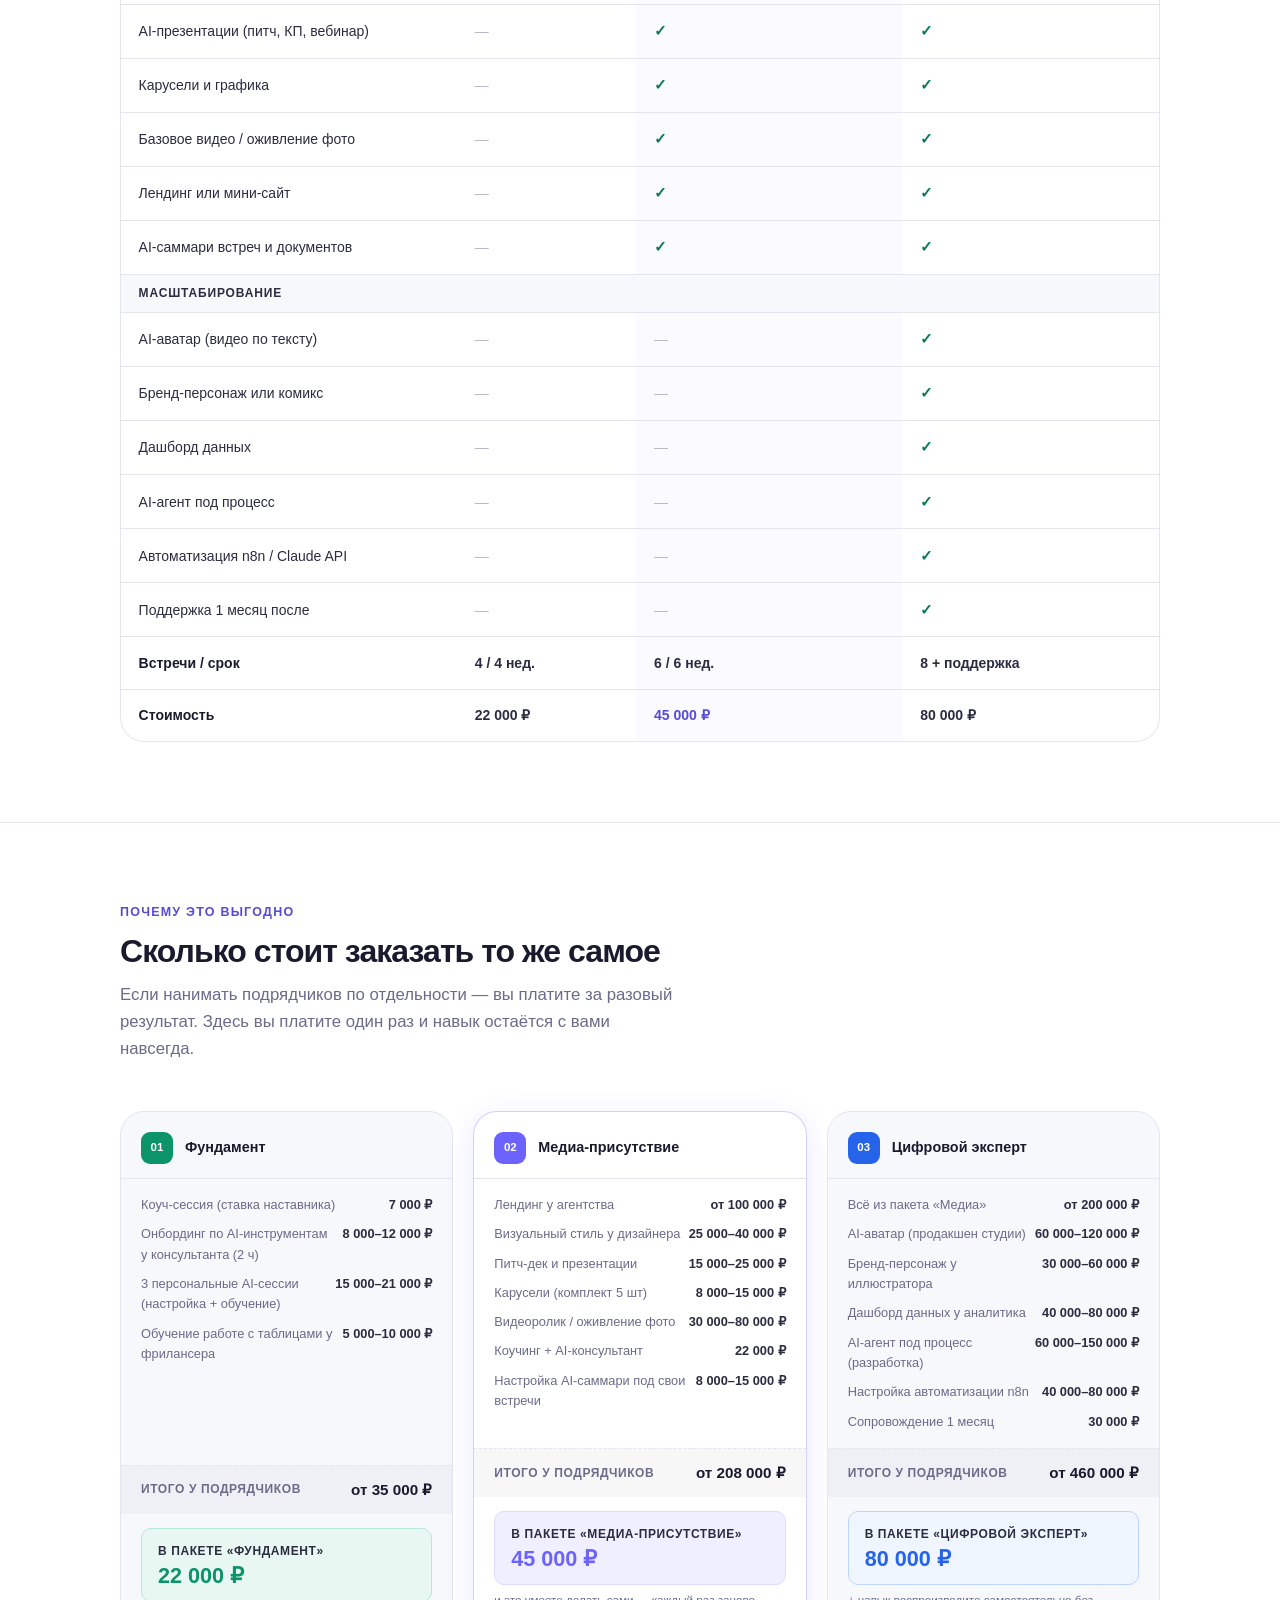
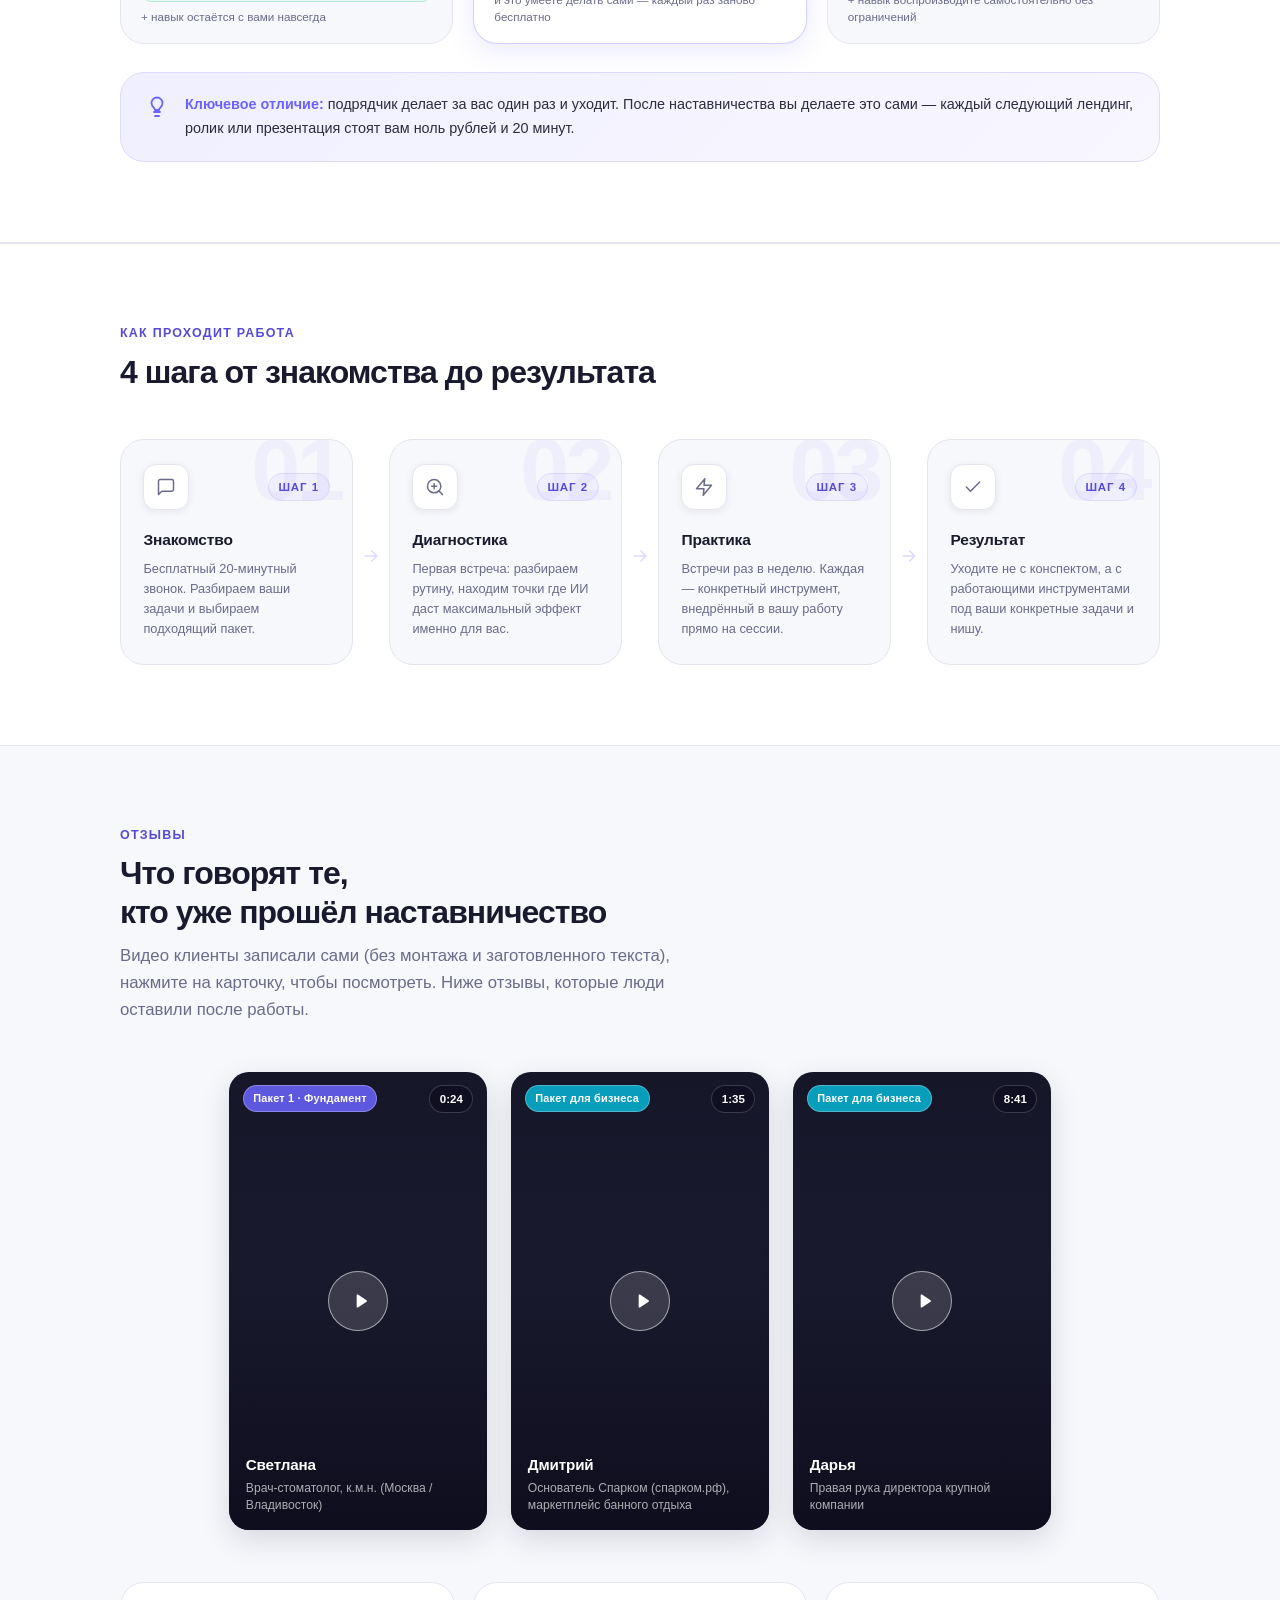
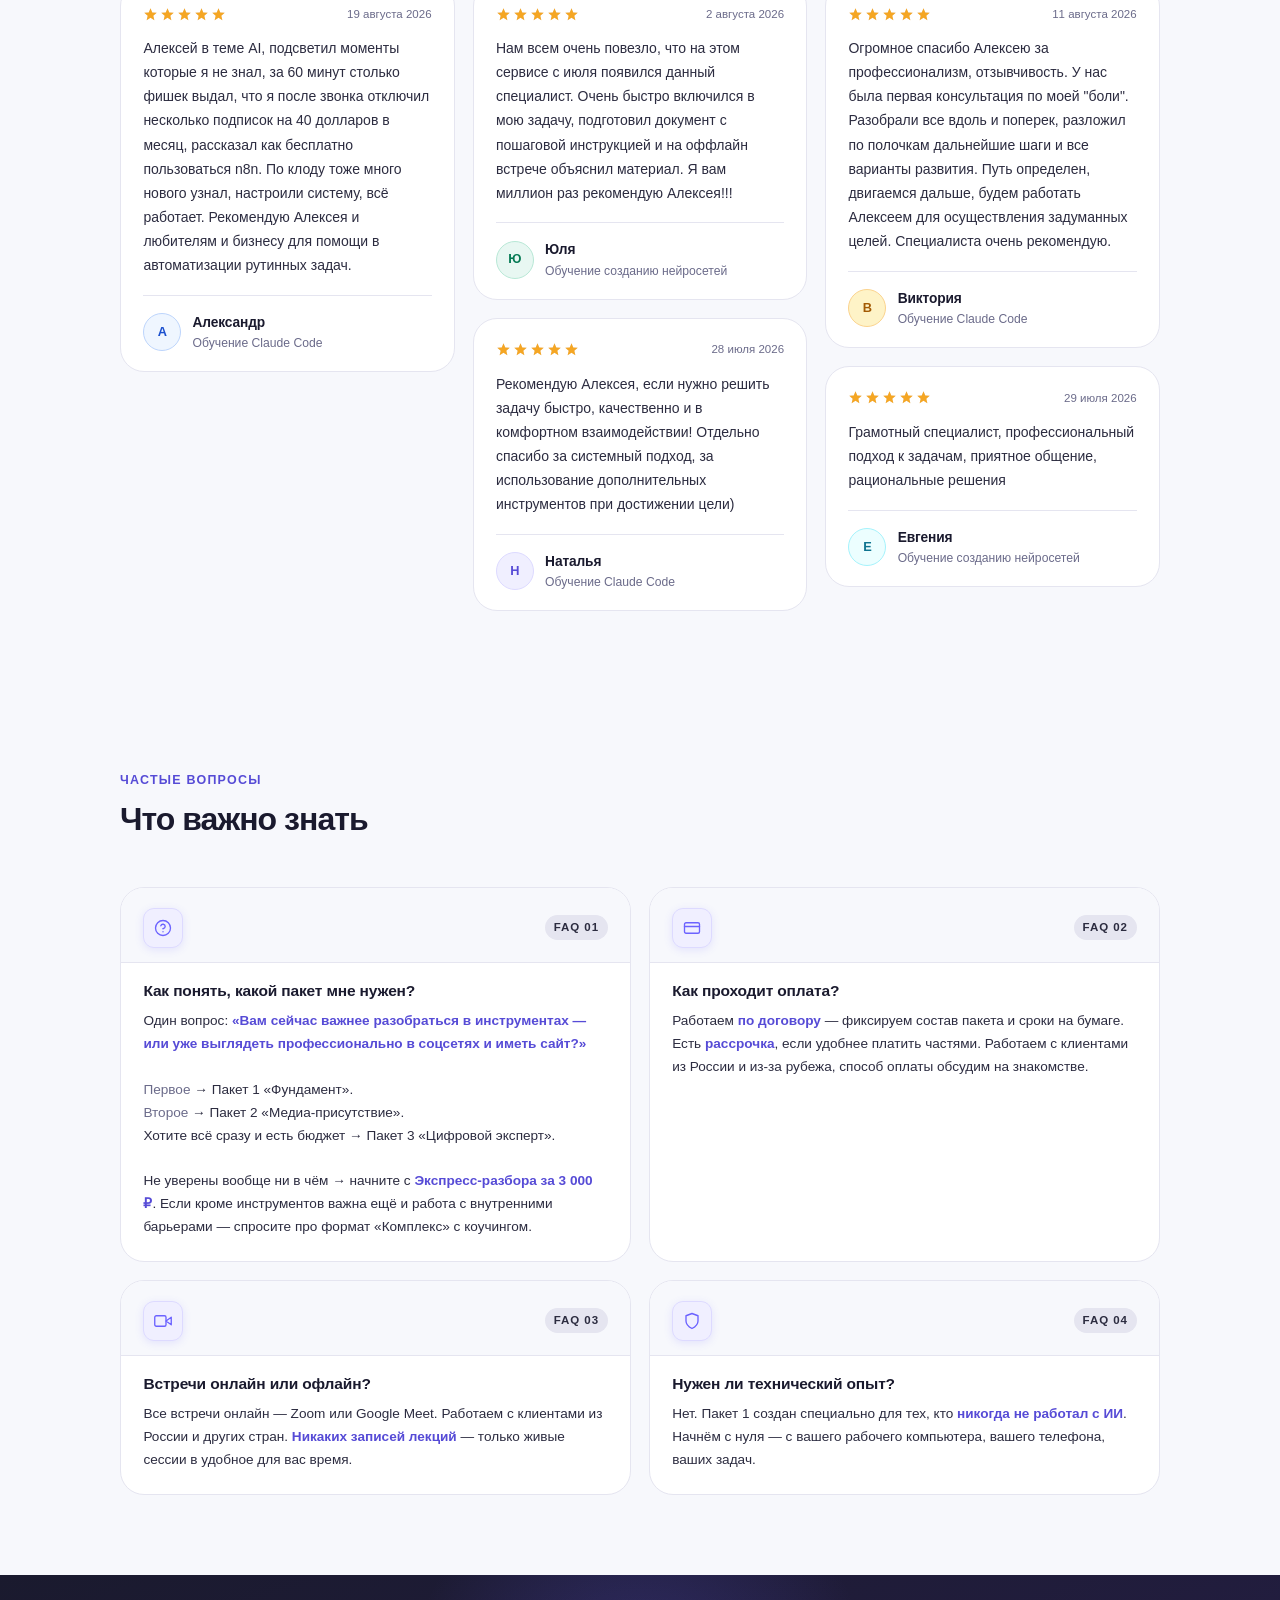
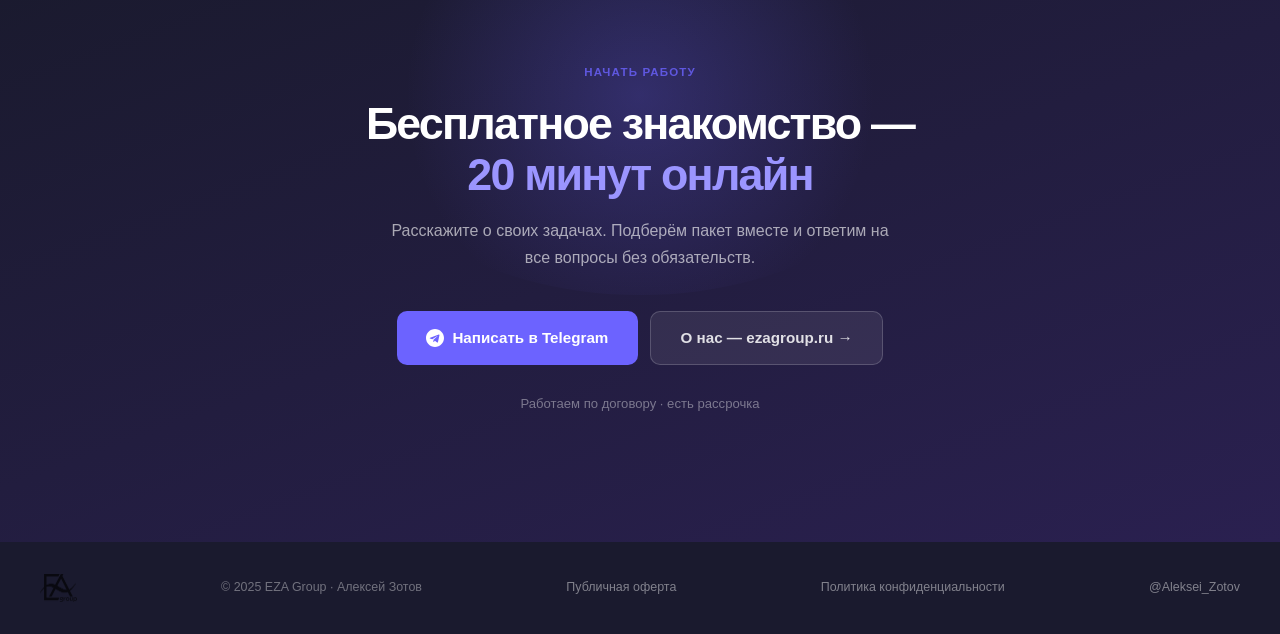
==== commit 2649bd73: "Update ai-mentoring.html" ====
--- a/ai-mentoring.html
+++ b/ai-mentoring.html
@@ -287,7 +287,10 @@
     }
     .entry-banner-btn:hover { background: var(--dark); color: #fff; border-color: var(--dark); transform: translateY(-1px); }
 
-    .pkg-grid { display: grid; grid-template-columns: repeat(3, 1fr); gap: 1.25rem; align-items: start; position: relative; }
+    .packages .section-inner { max-width: 1260px; }
+    .packages .entry-banner { margin: 0 0 1.75rem; }
+    .pkg-grid { display: grid; grid-template-columns: repeat(4, 1fr); gap: 1rem; align-items: stretch; position: relative; }
+    .pkg-dots, .pkg-swipe-hint { display: none; }
 
     .pkg-card {
       background: var(--white);
@@ -325,7 +328,7 @@
       padding: .6rem 1rem; letter-spacing: -.005em;
     }
 
-    .pkg-body { padding: 1.75rem 1.75rem 0; flex: 1; position: relative; }
+    .pkg-body { padding: 1.5rem 1.4rem 0; flex: 1; position: relative; display: flex; flex-direction: column; }
 
     /* объёмная фоновая цифра-текстура — не для чтения, для глубины */
     .pkg-ghost {
@@ -355,7 +358,7 @@
     .pkg-card:nth-child(2) .pkg-num { background: linear-gradient(135deg, var(--purple), #9b95ff); --accent: var(--purple); }
     .pkg-card:nth-child(3) .pkg-num { background: linear-gradient(135deg, var(--blue), #60a5fa); --accent: var(--blue); }
 
-    .pkg-name { font-size: 1.25rem; font-weight: 800; color: var(--dark); letter-spacing: -0.02em; margin-bottom: .3rem; }
+    .pkg-name { font-size: 1.14rem; font-weight: 800; color: var(--dark); letter-spacing: -0.02em; margin-bottom: .3rem; }
     .pkg-target { font-size: .82rem; color: var(--muted); margin-bottom: 1.25rem; line-height: 1.5; }
 
     .pkg-meta {
@@ -382,7 +385,7 @@
     .pkg-inherit svg { width: 14px; height: 14px; flex-shrink: 0; }
 
     .pkg-features { list-style: none; display: flex; flex-direction: column; gap: .6rem; margin-bottom: 1.5rem; }
-    .pkg-features li { display: flex; align-items: flex-start; gap: .6rem; font-size: .875rem; color: var(--text); line-height: 1.5; }
+    .pkg-features li { display: grid; grid-template-columns: 16px 1fr; column-gap: .6rem; row-gap: .12rem; align-items: start; font-size: .875rem; color: var(--text); line-height: 1.5; }
     .pkg-features li::before {
       content: ''; flex-shrink: 0; margin-top: .28rem;
       width: 16px; height: 16px; border-radius: 50%;
@@ -412,7 +415,7 @@
     .pkg-details-list li::before { content: '•'; position: absolute; left: 0; color: var(--muted); }
 
     .pkg-result {
-      border-radius: 12px; padding: .95rem 1.1rem; margin-bottom: 1.5rem;
+      border-radius: 12px; padding: .95rem 1.1rem; margin-bottom: 1.5rem; margin-top: auto;
     }
     .pkg-card:nth-child(1) .pkg-result { background: var(--teal-lt); border: 1px solid var(--teal-mid); }
     .pkg-card:nth-child(2) .pkg-result { background: var(--purple-lt); border: 1px solid var(--purple-mid); }
@@ -424,13 +427,13 @@
     .pkg-card:nth-child(3) .pkg-result-label { color: var(--blue-text); }
     .pkg-result p { font-size: .82rem; color: var(--text); line-height: 1.5; }
 
-    .pkg-footer { padding: 0 1.75rem 1.75rem; }
+    .pkg-footer { padding: 0 1.4rem 1.5rem; }
 
     .pkg-price {
       display: flex; align-items: baseline; gap: .5rem;
       margin-bottom: .3rem;
     }
-    .pkg-price-main { font-size: 1.85rem; font-weight: 800; color: var(--dark); letter-spacing: -0.04em; line-height: 1; }
+    .pkg-price-main { font-size: 1.66rem; font-weight: 800; color: var(--dark); letter-spacing: -0.04em; line-height: 1; }
     .pkg-price-alt { font-size: .82rem; color: var(--muted); }
     .pkg-price-note { font-size: .75rem; color: var(--muted); margin-bottom: 1.25rem; }
 
@@ -445,6 +448,20 @@
     .pkg-card:nth-child(2) .pkg-btn:hover { background: #5b52e0; transform: translateY(-1px); box-shadow: 0 4px 14px var(--purple-glo); }
     .pkg-card:nth-child(3) .pkg-btn { background: var(--blue-lt); color: var(--blue); border: 1.5px solid var(--blue-mid); }
     .pkg-card:nth-child(3) .pkg-btn:hover { background: var(--blue); color: #fff; border-color: var(--blue); transform: translateY(-1px); box-shadow: 0 4px 14px var(--blue-glo); }
+
+    /* четвёртая карточка — корпоративный формат, акцент cyan */
+    .pkg-card:nth-child(4) .pkg-stripe { background: linear-gradient(90deg, var(--biz), #67e8f9); }
+    .pkg-card:nth-child(4) .pkg-ghost { color: var(--biz); }
+    .pkg-card:nth-child(4) .pkg-num { background: linear-gradient(135deg, var(--biz), #67e8f9); --accent: var(--biz); }
+    .pkg-card:nth-child(1) .pkg-recommend { background: var(--teal-lt); color: var(--teal-text); border-bottom-color: var(--teal-mid); }
+    .pkg-card:nth-child(3) .pkg-recommend { background: var(--blue-lt); color: var(--blue-text); border-bottom-color: var(--blue-mid); }
+    .pkg-card:nth-child(4) .pkg-recommend { background: var(--biz-lt); color: #0e7490; border-bottom-color: var(--biz-mid); }
+    .pkg-card:nth-child(4) .pkg-pill { background: var(--biz-lt); color: #0e7490; }
+    .pkg-card:nth-child(4) .pkg-features li::before { background-color: var(--biz); }
+    .pkg-card:nth-child(4) .pkg-result { background: var(--biz-lt); border: 1px solid var(--biz-mid); }
+    .pkg-card:nth-child(4) .pkg-result-label { color: #0e7490; }
+    .pkg-card:nth-child(4) .pkg-btn { background: var(--biz-lt); color: #0e7490; border: 1.5px solid var(--biz-mid); }
+    .pkg-card:nth-child(4) .pkg-btn:hover { background: var(--biz); color: #fff; border-color: var(--biz); transform: translateY(-1px); box-shadow: 0 4px 14px var(--biz-glo); }
 
     .pkg-trust {
       display: flex; align-items: center; justify-content: center; gap: 1.5rem; flex-wrap: wrap;
@@ -696,7 +713,8 @@
     .value-vs-note { font-size: .73rem; color: var(--muted); line-height: 1.45; }
 
     /* feat-note inside pkg-features li */
-    .feat-note { display: block; font-size: .78rem; font-weight: 700; color: var(--teal-text); margin-top: .18rem; }
+    .feat-note { grid-column: 2; font-size: .78rem; font-weight: 700; color: var(--teal-text); }
+    .pkg-card:nth-child(4) .feat-note { color: #0e7490; }
 
     .value-insight {
       display: flex; align-items: flex-start; gap: 1rem;
@@ -910,10 +928,38 @@
       .tst-modal { padding: 4rem 1rem 1.5rem; }
     }
 
+    @media (min-width: 1201px) {
+      .pkg-recommend { min-height: 2.9rem; display: flex; align-items: center; justify-content: center; text-align: center; }
+      .pkg-name { min-height: 3.1rem; display: flex; align-items: flex-end; }
+      .pkg-target { min-height: 4.7rem; }
+      .pkg-meta { min-height: 5rem; align-content: flex-start; }
+      .pkg-inherit { min-height: 3.4rem; }
+    }
+
+    @media (max-width: 1200px) and (min-width: 861px) {
+      .packages .section-inner { max-width: 900px; }
+      .pkg-grid { grid-template-columns: repeat(2, 1fr); gap: 1.25rem; }
+    }
+
     /* ── RESPONSIVE ── */
     @media (max-width: 860px) {
       .nav { padding: 0 1.25rem; }
-      .pkg-grid { grid-template-columns: 1fr; max-width: 480px; margin: 0 auto; }
+      .pkg-grid {
+        grid-template-columns: none; grid-auto-flow: column; grid-auto-columns: 86%;
+        overflow-x: auto; overscroll-behavior-x: contain; scroll-snap-type: x mandatory;
+        gap: .85rem; margin: 0 -1.25rem; padding: .25rem 1.25rem 1rem; max-width: none;
+        scrollbar-width: none; -ms-overflow-style: none;
+      }
+      .pkg-grid::-webkit-scrollbar { display: none; }
+      .pkg-card { scroll-snap-align: center; }
+      .pkg-dots { display: flex; justify-content: center; gap: .45rem; }
+      .pkg-dot {
+        width: 7px; height: 7px; padding: 0; border: none; border-radius: 50%;
+        background: var(--border); cursor: pointer; transition: all .22s;
+      }
+      .pkg-dot.is-active { background: var(--purple); width: 20px; border-radius: 4px; }
+      .pkg-swipe-hint { display: block; text-align: center; font-size: .78rem; font-weight: 600; color: var(--muted); margin-bottom: .55rem; }
+      .pkg-dots { margin-bottom: .9rem; }
       .value-grid { grid-template-columns: 1fr; max-width: 480px; margin: 0 auto 1.5rem; }
       .how-steps { grid-template-columns: 1fr 28px 1fr; grid-template-rows: auto auto; row-gap: .75rem; }
       .how-arrow:nth-child(4) { grid-column: 1 / -1; transform: rotate(90deg); justify-self: center; }
@@ -1082,14 +1128,36 @@
     <div class="section-head">
       <div class="section-label">Линейка «AI-Наставничество»</div>
       <h2 class="section-title">Выберите свой формат</h2>
-      <p class="section-sub">Три пакета с разной глубиной. Большинство начинают со второго — он закрывает 80% запросов экспертов.</p>
-    </div>
+      <p class="section-sub">Четыре формата: три ступени для эксперта и отдельный пакет для компаний. Большинство экспертов начинают со второго — он закрывает 80% запросов.</p>
+    </div>
+
+    <div class="entry-banner">
+      <div class="entry-banner-left">
+        <div class="entry-banner-icon">
+          <svg viewBox="0 0 24 24" fill="none" stroke="currentColor" stroke-width="1.8" stroke-linecap="round" stroke-linejoin="round">
+            <path d="M13 2 3 14h9l-1 8 10-12h-9l1-8z"/>
+          </svg>
+        </div>
+        <div class="entry-banner-text">
+          <strong>Не уверены, какой пакет ваш? Начните с диагностики</strong>
+          <span>45–60 минут — берём вашу конкретную задачу и решаем её вживую. Выберете пакет в течение недели — 3 000 ₽ зачтутся в его стоимость</span>
+        </div>
+      </div>
+      <div class="entry-banner-right">
+        <span class="entry-banner-price">3 000 ₽</span>
+        <a class="entry-banner-btn" href="https://t.me/Aleksei_Zotov" target="_blank">Записаться →</a>
+      </div>
+    </div>
+
+    <p class="pkg-swipe-hint">Четыре формата — листайте карточки вбок</p>
+    <div class="pkg-dots"></div>
 
     <div class="pkg-grid">
 
       <!-- ПАКЕТ 1 -->
       <div class="pkg-card">
         <div class="pkg-stripe"></div>
+        <div class="pkg-recommend">Старт с нуля</div>
         <div class="pkg-body">
           <span class="pkg-ghost">01</span>
           <div class="pkg-num">01</div>
@@ -1100,6 +1168,10 @@
             <div class="pkg-pill"><svg viewBox="0 0 24 24" fill="none" stroke="currentColor" stroke-width="2" stroke-linecap="round" stroke-linejoin="round"><circle cx="12" cy="12" r="10"/><path d="M12 6v6l4 2"/></svg> 4 недели</div>
           </div>
           <hr class="pkg-divider">
+          <div class="pkg-inherit">
+            <svg viewBox="0 0 24 24" fill="none" stroke="currentColor" stroke-width="2" stroke-linecap="round" stroke-linejoin="round"><circle cx="12" cy="12" r="10"/><path d="M12 8v8M8 12h8"/></svg>
+            Базовая ступень — знать заранее ничего не нужно
+          </div>
           <ul class="pkg-features">
             <li>Перестаёте бояться ИИ и путаться в десятке инструментов</li>
             <li>Всё зарегистрировано и оплачено — работает с первого дня<span class="feat-note">коуч-сессия 7 000 ₽ включена в пакет</span></li>
@@ -1135,7 +1207,7 @@
       <!-- ПАКЕТ 2 — рекомендуемый -->
       <div class="pkg-card featured">
         <div class="pkg-stripe"></div>
-        <div class="pkg-recommend">Рекомендуем для большинства экспертов</div>
+        <div class="pkg-recommend">Выбирают чаще всего</div>
         <div class="pkg-body">
           <span class="pkg-ghost">02</span>
           <div class="pkg-num">02</div>
@@ -1184,6 +1256,7 @@
       <!-- ПАКЕТ 3 -->
       <div class="pkg-card">
         <div class="pkg-stripe"></div>
+        <div class="pkg-recommend">Максимальная глубина</div>
         <div class="pkg-body">
           <span class="pkg-ghost">03</span>
           <div class="pkg-num">03</div>
@@ -1229,6 +1302,71 @@
         </div>
       </div>
 
+      <!-- ПАКЕТ 4 — для компаний -->
+      <div class="pkg-card">
+        <div class="pkg-stripe"></div>
+        <div class="pkg-recommend">Для компаний и команд</div>
+        <div class="pkg-body">
+          <span class="pkg-ghost">04</span>
+          <div class="pkg-num">04</div>
+          <div class="pkg-name">Корпоративный AI-ассистент</div>
+          <div class="pkg-target">Для собственника или IT: не личный навык эксперта, а автоматизация внутри компании</div>
+          <div class="pkg-meta">
+            <div class="pkg-pill"><svg viewBox="0 0 24 24" fill="none" stroke="currentColor" stroke-width="2" stroke-linecap="round" stroke-linejoin="round"><rect x="3" y="4" width="18" height="18" rx="2"/><path d="M16 2v4M8 2v4M3 10h18"/></svg> 3 встречи по 2 часа</div>
+            <div class="pkg-pill"><svg viewBox="0 0 24 24" fill="none" stroke="currentColor" stroke-width="2" stroke-linecap="round" stroke-linejoin="round"><circle cx="12" cy="12" r="10"/><path d="M12 6v6l4 2"/></svg> разовая настройка</div>
+          </div>
+          <hr class="pkg-divider">
+          <div class="pkg-inherit">
+            <svg viewBox="0 0 24 24" fill="none" stroke="currentColor" stroke-width="2" stroke-linecap="round" stroke-linejoin="round"><rect x="3" y="3" width="18" height="18" rx="2"/><path d="M9 9h6v6H9z"/></svg>
+            Отдельный трек — другие пакеты не нужны
+          </div>
+          <ul class="pkg-features">
+            <li>Ассистент работает в вашем VS Code с вашими файлами<span class="feat-note">Claude Code или Codex на локальной машине, а не чат в браузере</span></li>
+            <li>Помнит контекст между сессиями и не переспрашивает заново</li>
+            <li>60+ скиллов: документы, таблицы, аналитика, код, коммуникации</li>
+            <li>Забирает согласованный список повторяющихся задач</li>
+          </ul>
+          <details class="pkg-details">
+            <summary>Что именно настроим</summary>
+            <ul class="pkg-details-list">
+              <li>Установка и настройка Claude Code / Codex в VS Code на вашей инфраструктуре</li>
+              <li>Система памяти — агент помнит контекст между сессиями, не переспрашивает заново</li>
+              <li>Настройка экономии токенов — быстрая работа без лишних затрат</li>
+              <li>60+ скиллов под разные виды задач — документы, таблицы, аналитика, код, коммуникации</li>
+              <li>MCP-серверы — подключение к вашим сервисам и данным напрямую</li>
+              <li>Автоматизируем согласованный список повторяющихся задач</li>
+            </ul>
+          </details>
+          <div class="pkg-result">
+            <div class="pkg-result-label">Вы получите</div>
+            <p>Цифровой ассистент стоит в рабочей среде компании, помнит контекст и берёт на себя операционную рутину. Настройка разовая — дальше он работает сам.</p>
+          </div>
+        </div>
+        <div class="pkg-footer">
+          <div class="pkg-price">
+            <span class="pkg-price-main">30 000 ₽</span>
+          </div>
+          <div class="pkg-price-note">3 встречи по 2 часа · разовая настройка, дальше ассистент работает сам</div>
+          <a class="pkg-btn" href="https://t.me/Aleksei_Zotov" target="_blank">Получить диагностику →</a>
+        </div>
+      </div>
+
+    </div>
+
+    <div class="complex-callout">
+      <div class="complex-icon">
+        <svg viewBox="0 0 24 24" fill="none" stroke="currentColor" stroke-width="1.8" stroke-linecap="round" stroke-linejoin="round">
+          <path d="M12 22s8-4 8-10V5l-8-3-8 3v7c0 6 8 10 8 10z"/>
+        </svg>
+      </div>
+      <div class="complex-body">
+        <strong>Апгрейд к «Цифровому эксперту»: нужно больше, чем инструменты?</strong>
+        <p>Для тех, кому кроме техники важна работа с барьерами — страхом делегировать, «я недостаточно технический человек», тревогой отпустить контроль. Пакет «Цифровой эксперт» + коучинг-сопровождение на всём протяжении программы, а не разовая сессия на старте.</p>
+      </div>
+      <div class="complex-right">
+        <span class="complex-price">от 90 000 ₽</span>
+        <a class="complex-btn" href="https://t.me/Aleksei_Zotov" target="_blank">Обсудить формат →</a>
+      </div>
     </div>
 
     <div class="pkg-trust">
@@ -1251,6 +1389,7 @@
     <div class="section-head">
       <div class="section-label">Сравнение пакетов</div>
       <h2 class="section-title">Что входит в каждый</h2>
+      <p class="section-sub">Три ступени для эксперта. Корпоративный пакет в таблицу не входит — там другая задача и другая роль покупателя.</p>
     </div>
     <div class="compare-wrap">
       <table class="compare-table">
@@ -1385,23 +1524,6 @@
     </div>
     <p class="compare-hint">← Листайте таблицу вправо, чтобы увидеть все пакеты →</p>
 
-    <div class="entry-banner">
-      <div class="entry-banner-left">
-        <div class="entry-banner-icon">
-          <svg viewBox="0 0 24 24" fill="none" stroke="currentColor" stroke-width="1.8" stroke-linecap="round" stroke-linejoin="round">
-            <path d="M13 2 3 14h9l-1 8 10-12h-9l1-8z"/>
-          </svg>
-        </div>
-        <div class="entry-banner-text">
-          <strong>Не уверены, какой пакет ваш? Начните с диагностики</strong>
-          <span>45–60 минут — берём вашу конкретную задачу и решаем её вживую. Выберете пакет в течение недели — 3 000 ₽ зачтутся в его стоимость</span>
-        </div>
-      </div>
-      <div class="entry-banner-right">
-        <span class="entry-banner-price">3 000 ₽</span>
-        <a class="entry-banner-btn" href="https://t.me/Aleksei_Zotov" target="_blank">Записаться →</a>
-      </div>
-    </div>
   </div>
 </section>
 
@@ -1564,59 +1686,7 @@
       </div>
     </div>
 
-    <div class="complex-callout">
-      <div class="complex-icon">
-        <svg viewBox="0 0 24 24" fill="none" stroke="currentColor" stroke-width="1.8" stroke-linecap="round" stroke-linejoin="round">
-          <path d="M12 22s8-4 8-10V5l-8-3-8 3v7c0 6 8 10 8 10z"/>
-        </svg>
-      </div>
-      <div class="complex-body">
-        <strong>Апгрейд к «Цифровому эксперту»: нужно больше, чем инструменты?</strong>
-        <p>Для тех, кому кроме техники важна работа с барьерами — страхом делегировать, «я недостаточно технический человек», тревогой отпустить контроль. Пакет «Цифровой эксперт» + коучинг-сопровождение на всём протяжении программы, а не разовая сессия на старте.</p>
-      </div>
-      <div class="complex-right">
-        <span class="complex-price">от 90 000 ₽</span>
-        <a class="complex-btn" href="https://t.me/Aleksei_Zotov" target="_blank">Обсудить формат →</a>
-      </div>
-    </div>
-
-  </div>
-</section>
-
-<!-- FOR COMPANIES -->
-<section class="section biz-section">
-  <div class="section-inner">
-    <div class="section-head">
-      <div class="section-label">Для команд и компаний</div>
-      <h2 class="section-title">Корпоративный AI-ассистент</h2>
-      <p class="section-sub">Другая задача и другая роль покупателя — не личный навык эксперта, а автоматизация в инфраструктуре компании. Для собственника, операционного директора или IT.</p>
-    </div>
-    <div class="biz-callout">
-      <div class="biz-top">
-        <div class="biz-icon">
-          <svg viewBox="0 0 24 24" fill="none" stroke="currentColor" stroke-width="1.8" stroke-linecap="round" stroke-linejoin="round"><path d="m8 8-4 4 4 4M16 8l4 4-4 4M13 4l-2 16"/></svg>
-        </div>
-        <div class="biz-head">
-          <strong>Цифровой ассистент в инфраструктуре компании</strong>
-          <p>3 встречи по 2 часа — устанавливаем и настраиваем личного AI-агента (Claude Code или Codex) прямо в вашей рабочей среде VS Code, на локальной машине. Не чат в браузере, а ассистент, который работает с вашими файлами, помнит контекст между сессиями и берёт на себя операционную рутину.</p>
-        </div>
-      </div>
-      <ul class="biz-features">
-        <li>Установка и настройка Claude Code / Codex в VS Code на вашей инфраструктуре</li>
-        <li>Система памяти — агент помнит контекст между сессиями, не переспрашивает заново</li>
-        <li>Настройка экономии токенов — быстрая работа без лишних затрат</li>
-        <li>60+ скиллов под разные виды задач — документы, таблицы, аналитика, код, коммуникации</li>
-        <li>MCP-серверы — подключение к вашим сервисам и данным напрямую</li>
-        <li>Автоматизируем согласованный список повторяющихся задач</li>
-      </ul>
-      <div class="biz-footer">
-        <div>
-          <span class="biz-price">30 000 ₽</span>
-          <span class="biz-price-note">3 встречи по 2 часа · разовая настройка, дальше ассистент работает сам</span>
-        </div>
-        <a class="biz-btn" href="https://t.me/Aleksei_Zotov" target="_blank">Получить корпоративную диагностику →</a>
-      </div>
-    </div>
+
   </div>
 </section>
 
@@ -1992,6 +2062,41 @@
 
 
 <script>
+// карусель пакетов на узких экранах: точки-индикаторы и переход по клику
+(function () {
+  var grid = document.querySelector('.pkg-grid');
+  var dotsBox = document.querySelector('.pkg-dots');
+  if (!grid || !dotsBox) return;
+  var cards = Array.prototype.slice.call(grid.querySelectorAll('.pkg-card'));
+
+  cards.forEach(function (card, i) {
+    var dot = document.createElement('button');
+    dot.type = 'button';
+    dot.className = 'pkg-dot' + (i === 0 ? ' is-active' : '');
+    dot.setAttribute('aria-label', 'Пакет ' + (i + 1));
+    dot.addEventListener('click', function () {
+      card.scrollIntoView({ behavior: 'smooth', inline: 'center', block: 'nearest' });
+    });
+    dotsBox.appendChild(dot);
+  });
+
+  var dots = Array.prototype.slice.call(dotsBox.children);
+  var timer;
+  grid.addEventListener('scroll', function () {
+    clearTimeout(timer);
+    timer = setTimeout(function () {
+      var mid = grid.scrollLeft + grid.clientWidth / 2, best = 0, bestDist = Infinity;
+      cards.forEach(function (card, i) {
+        var dist = Math.abs(card.offsetLeft + card.offsetWidth / 2 - mid);
+        if (dist < bestDist) { bestDist = dist; best = i; }
+      });
+      dots.forEach(function (dot, i) { dot.classList.toggle('is-active', i === best); });
+    }, 60);
+  }, { passive: true });
+})();
+</script>
+
+<script>
 (function () {
   var modal   = document.getElementById('tstModal');
   var player  = document.getElementById('tstPlayer');
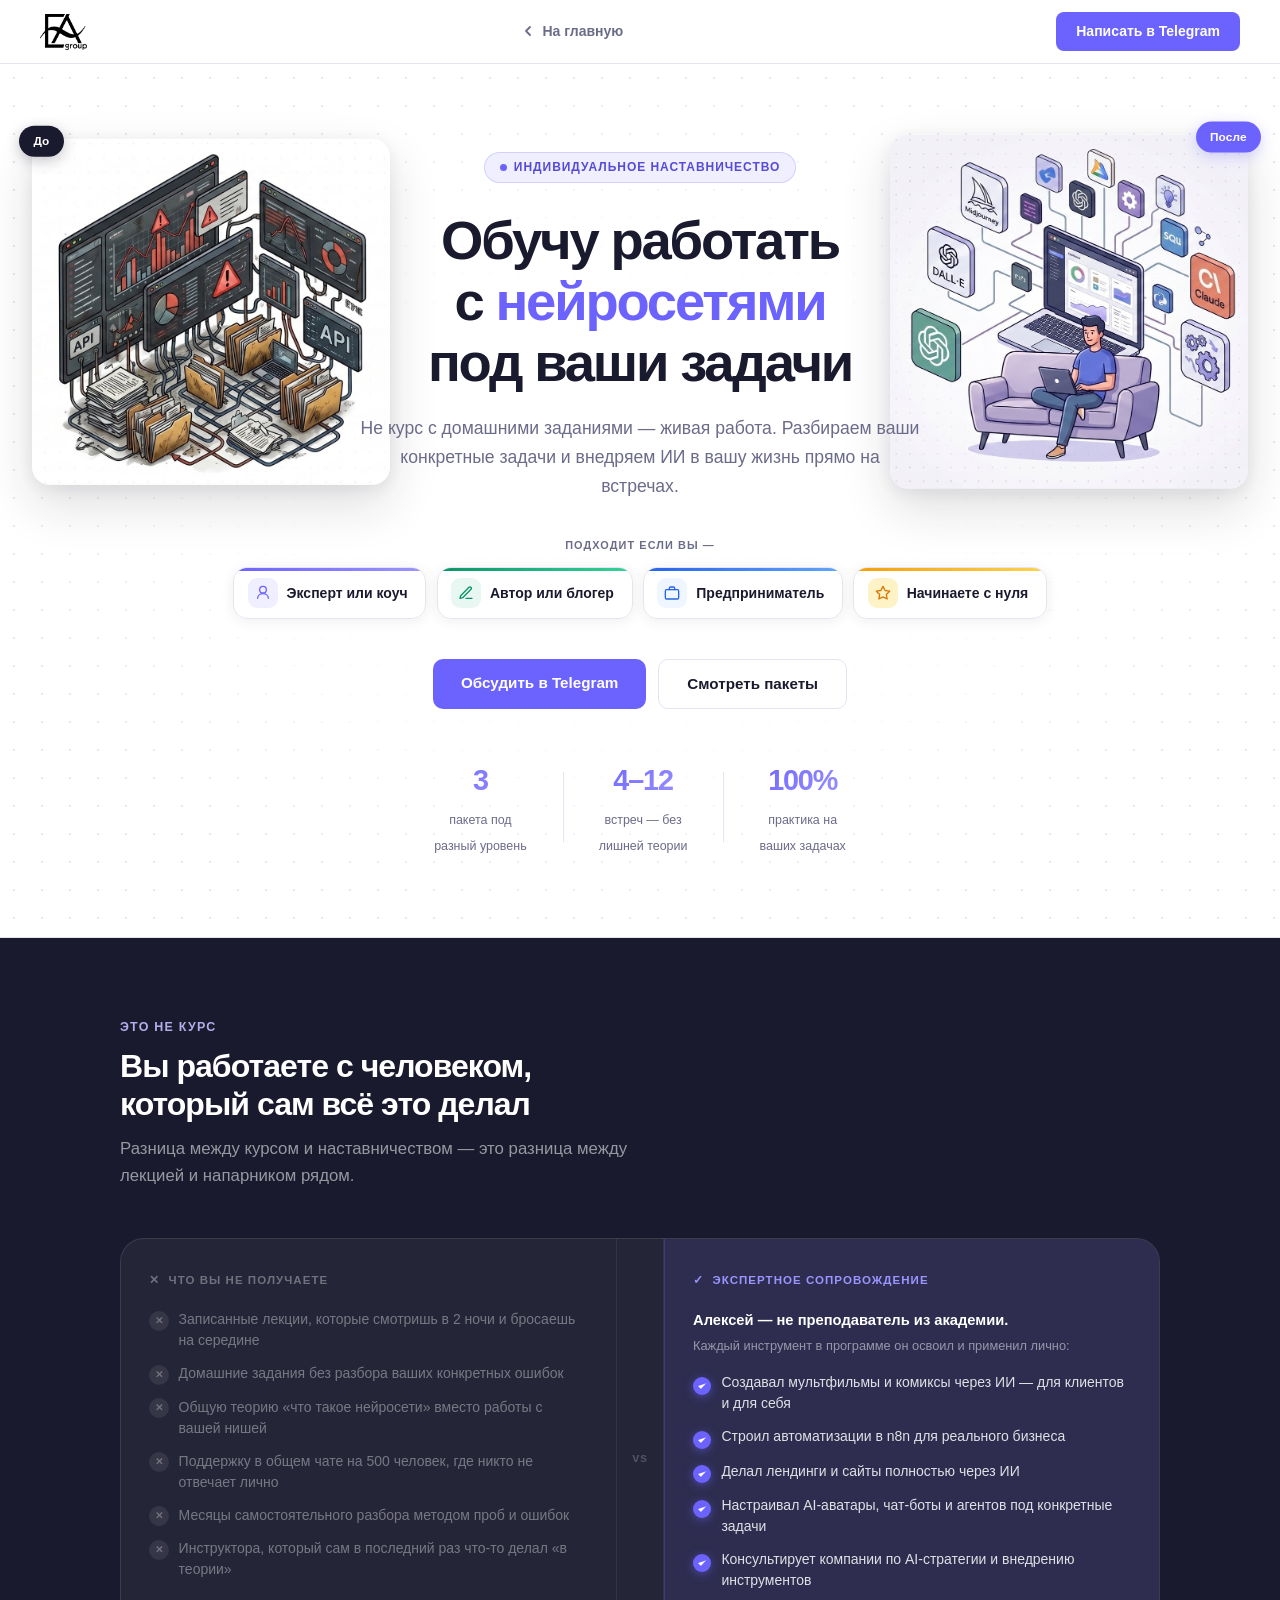
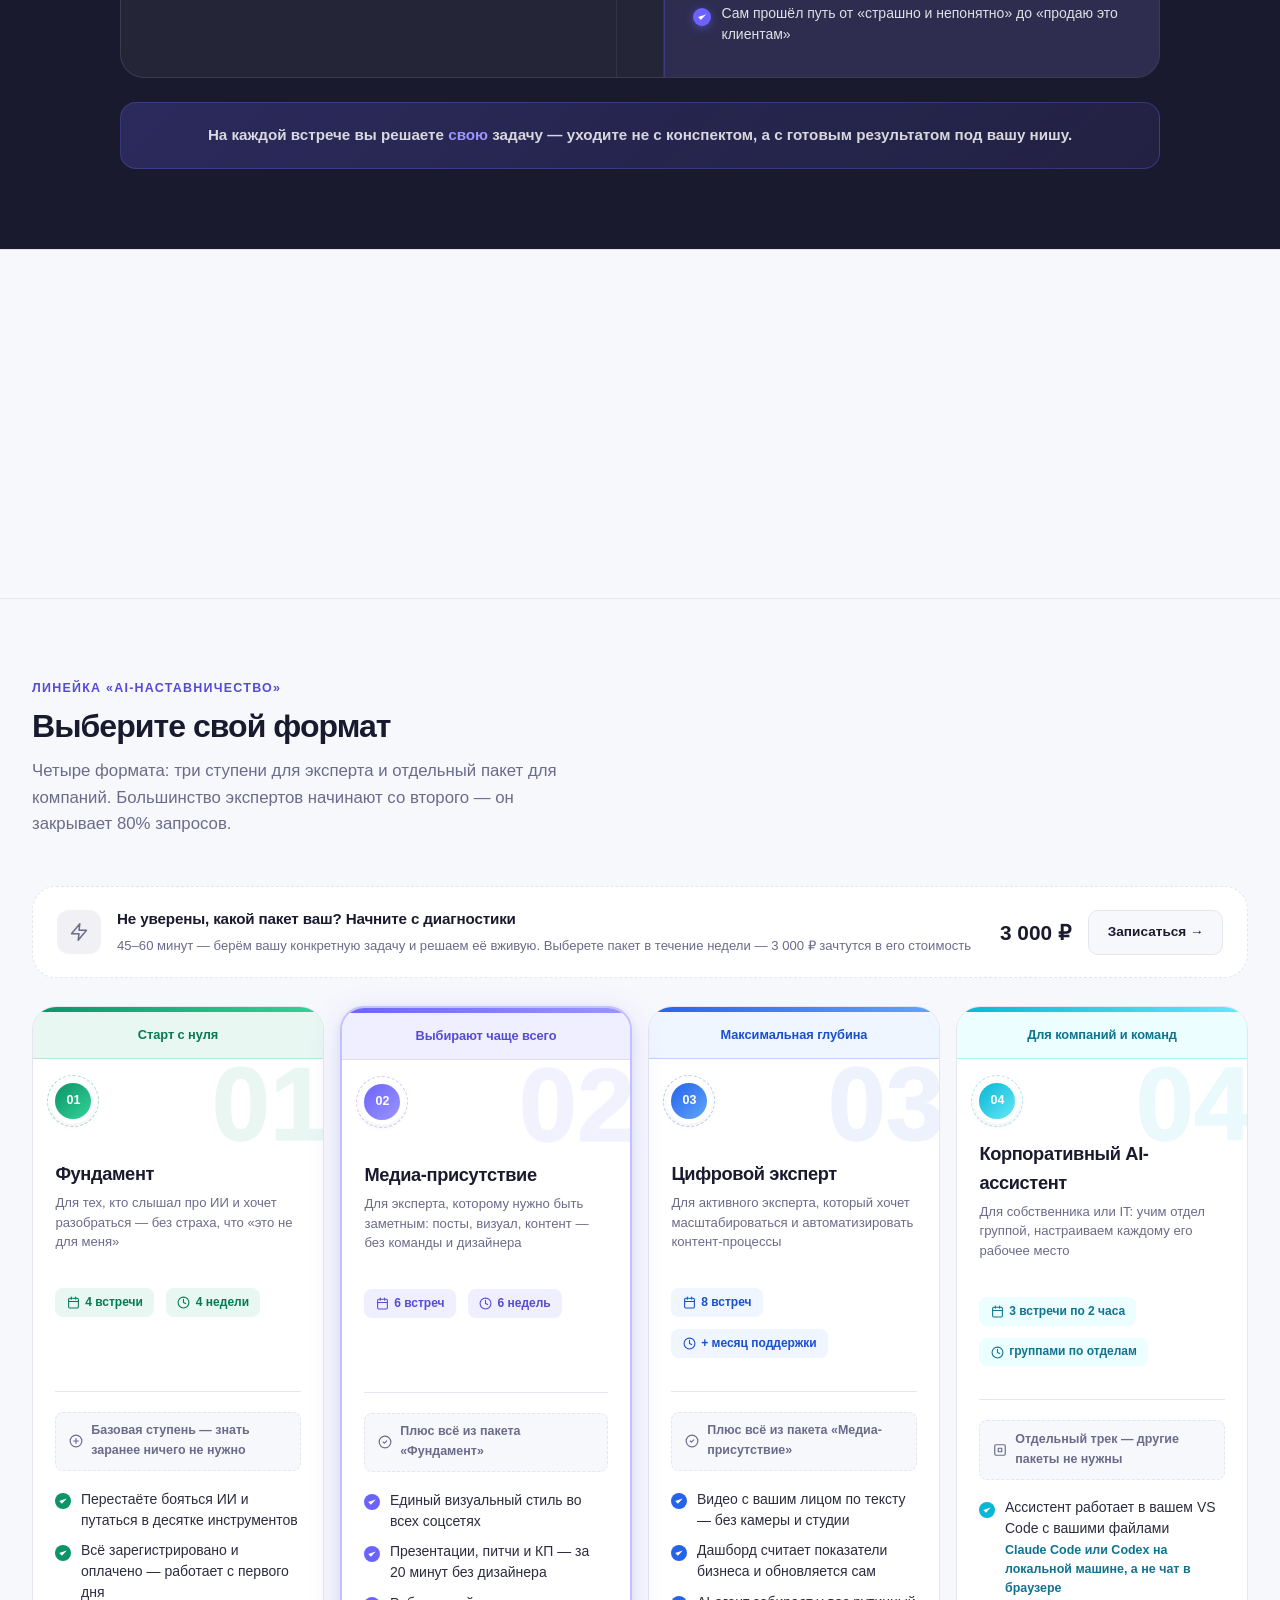
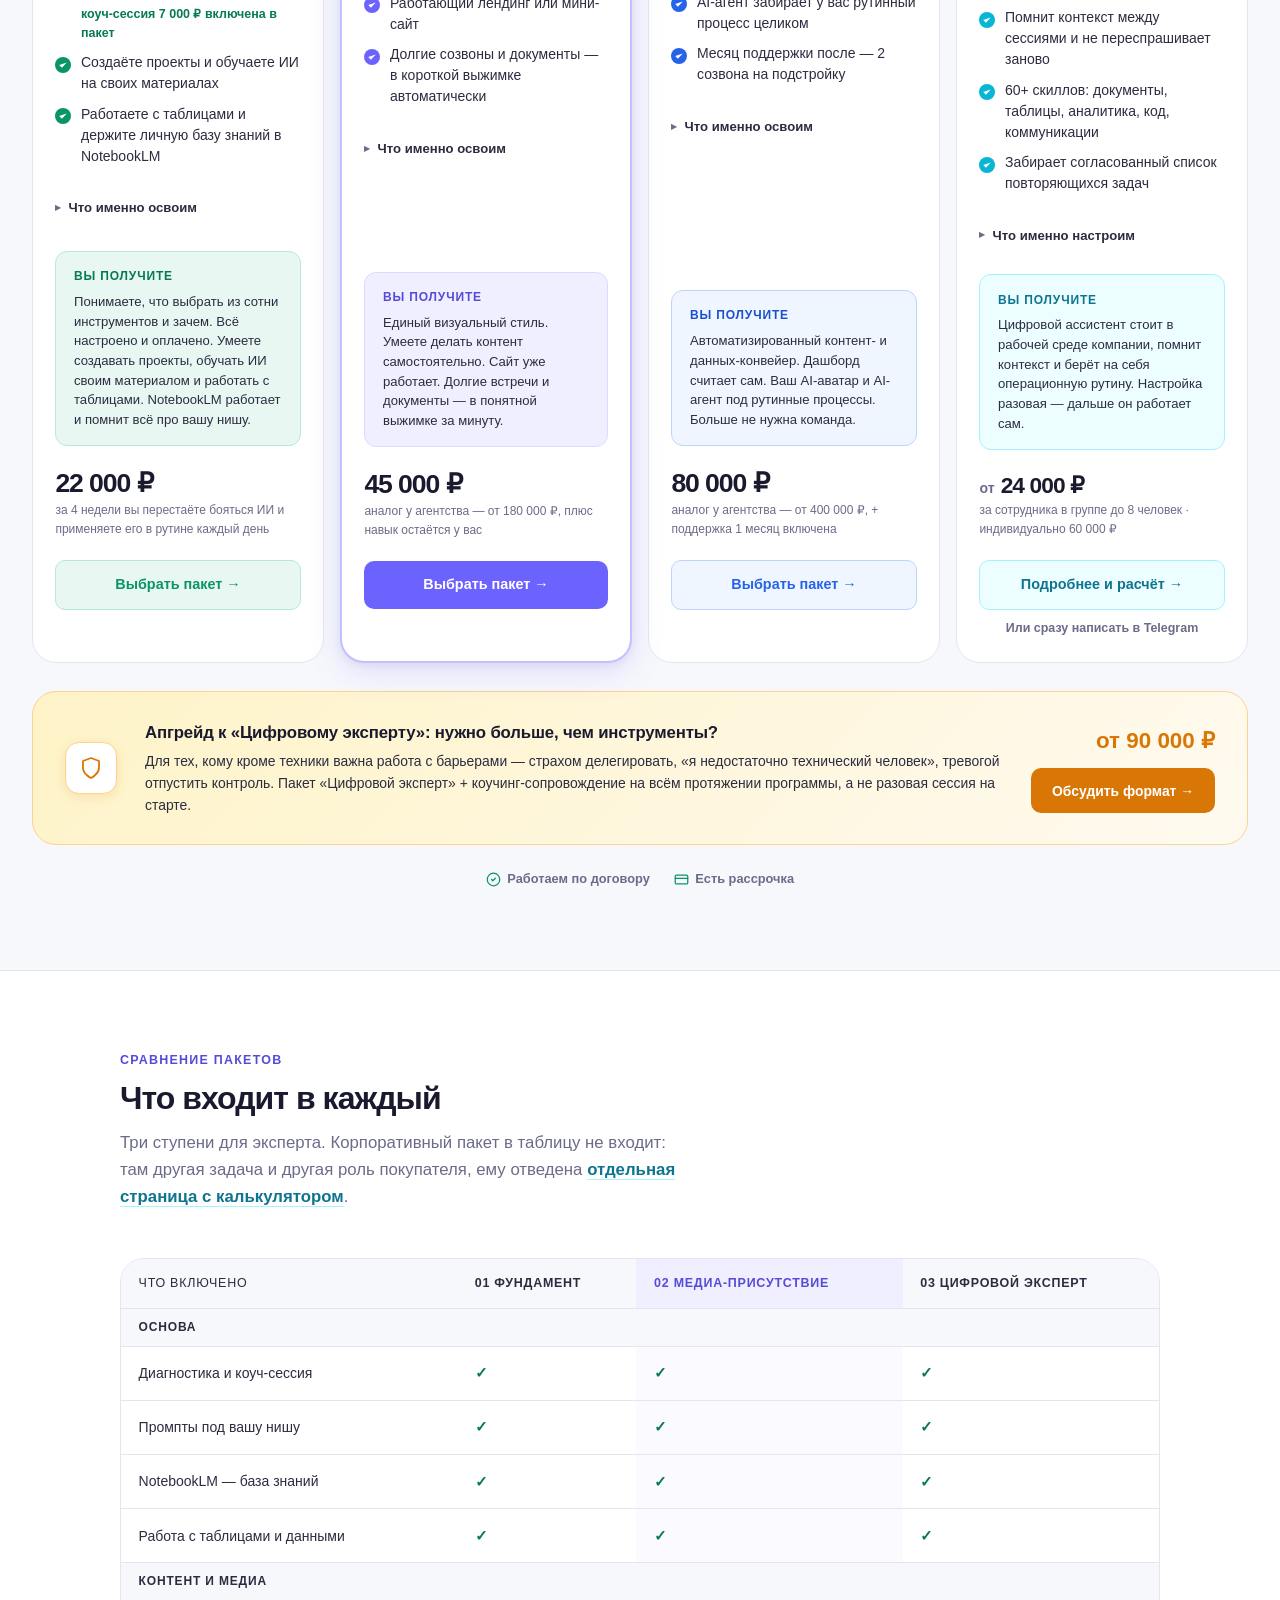
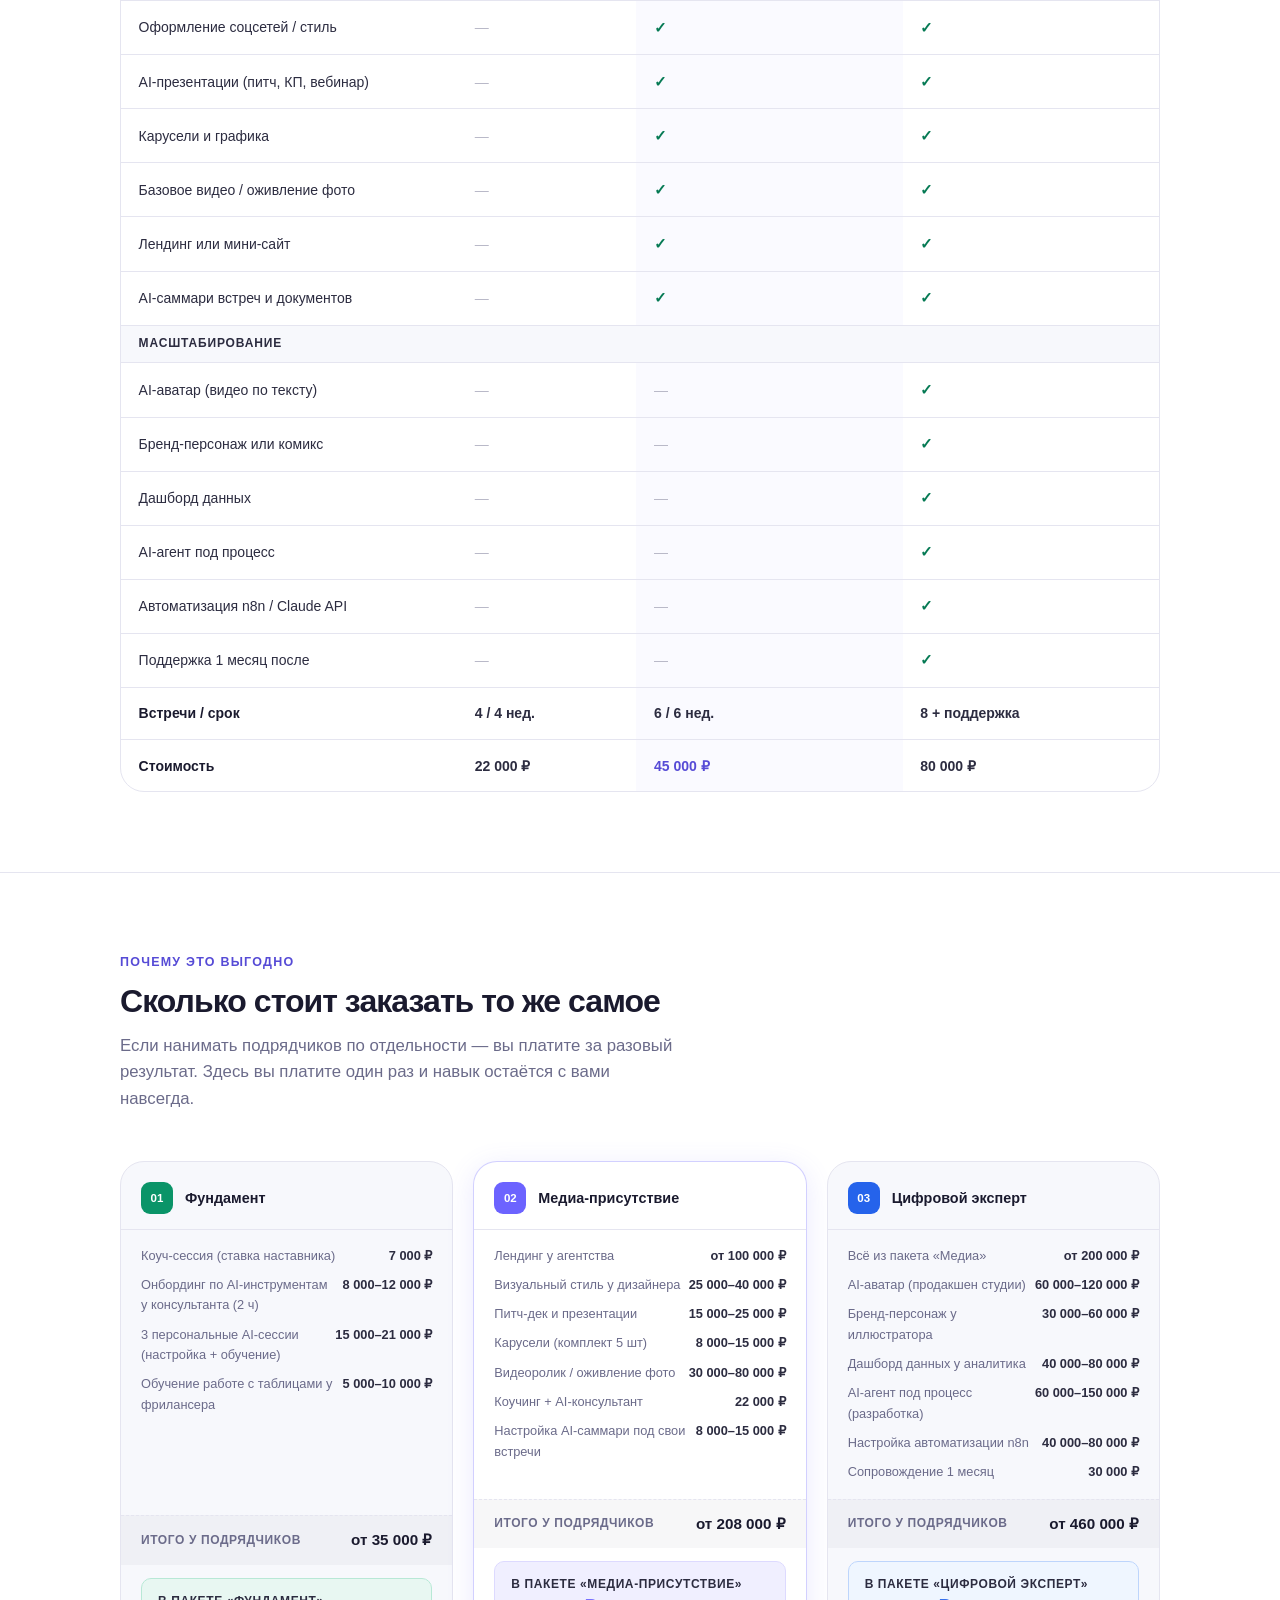
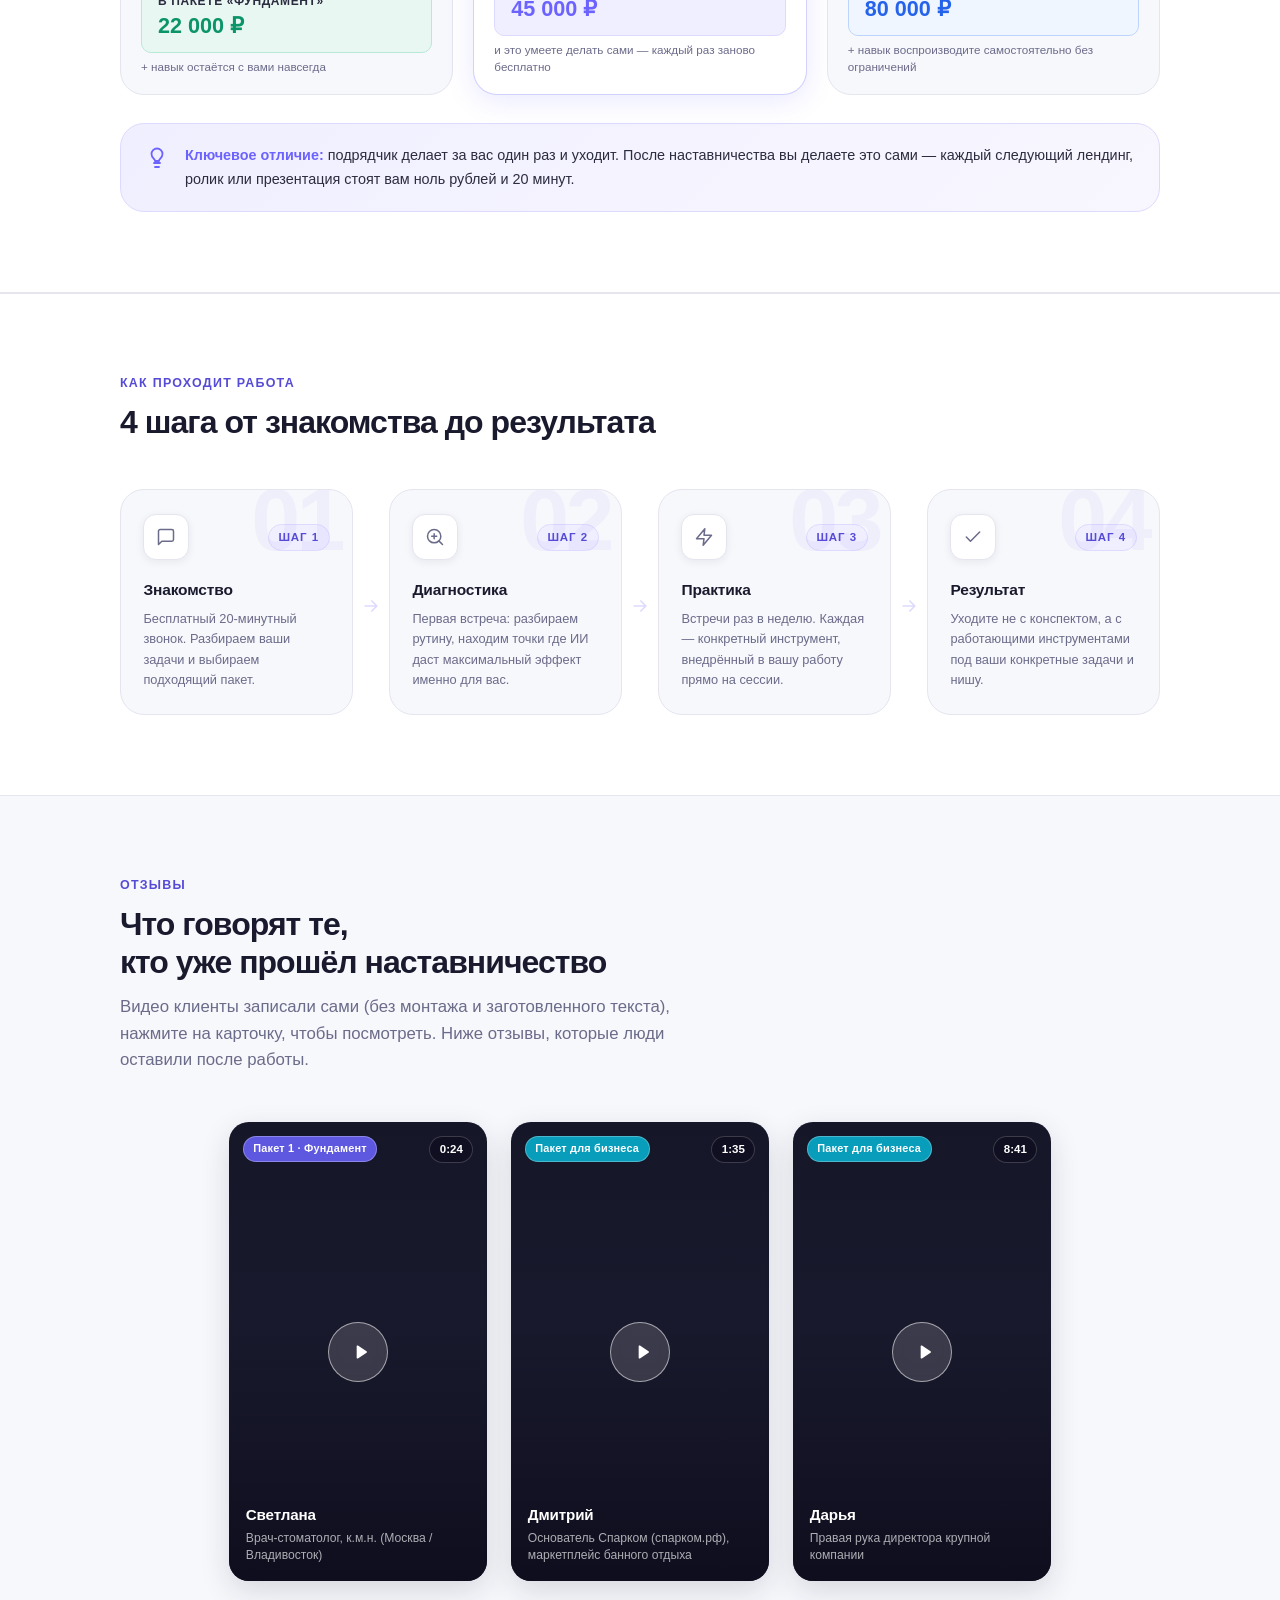
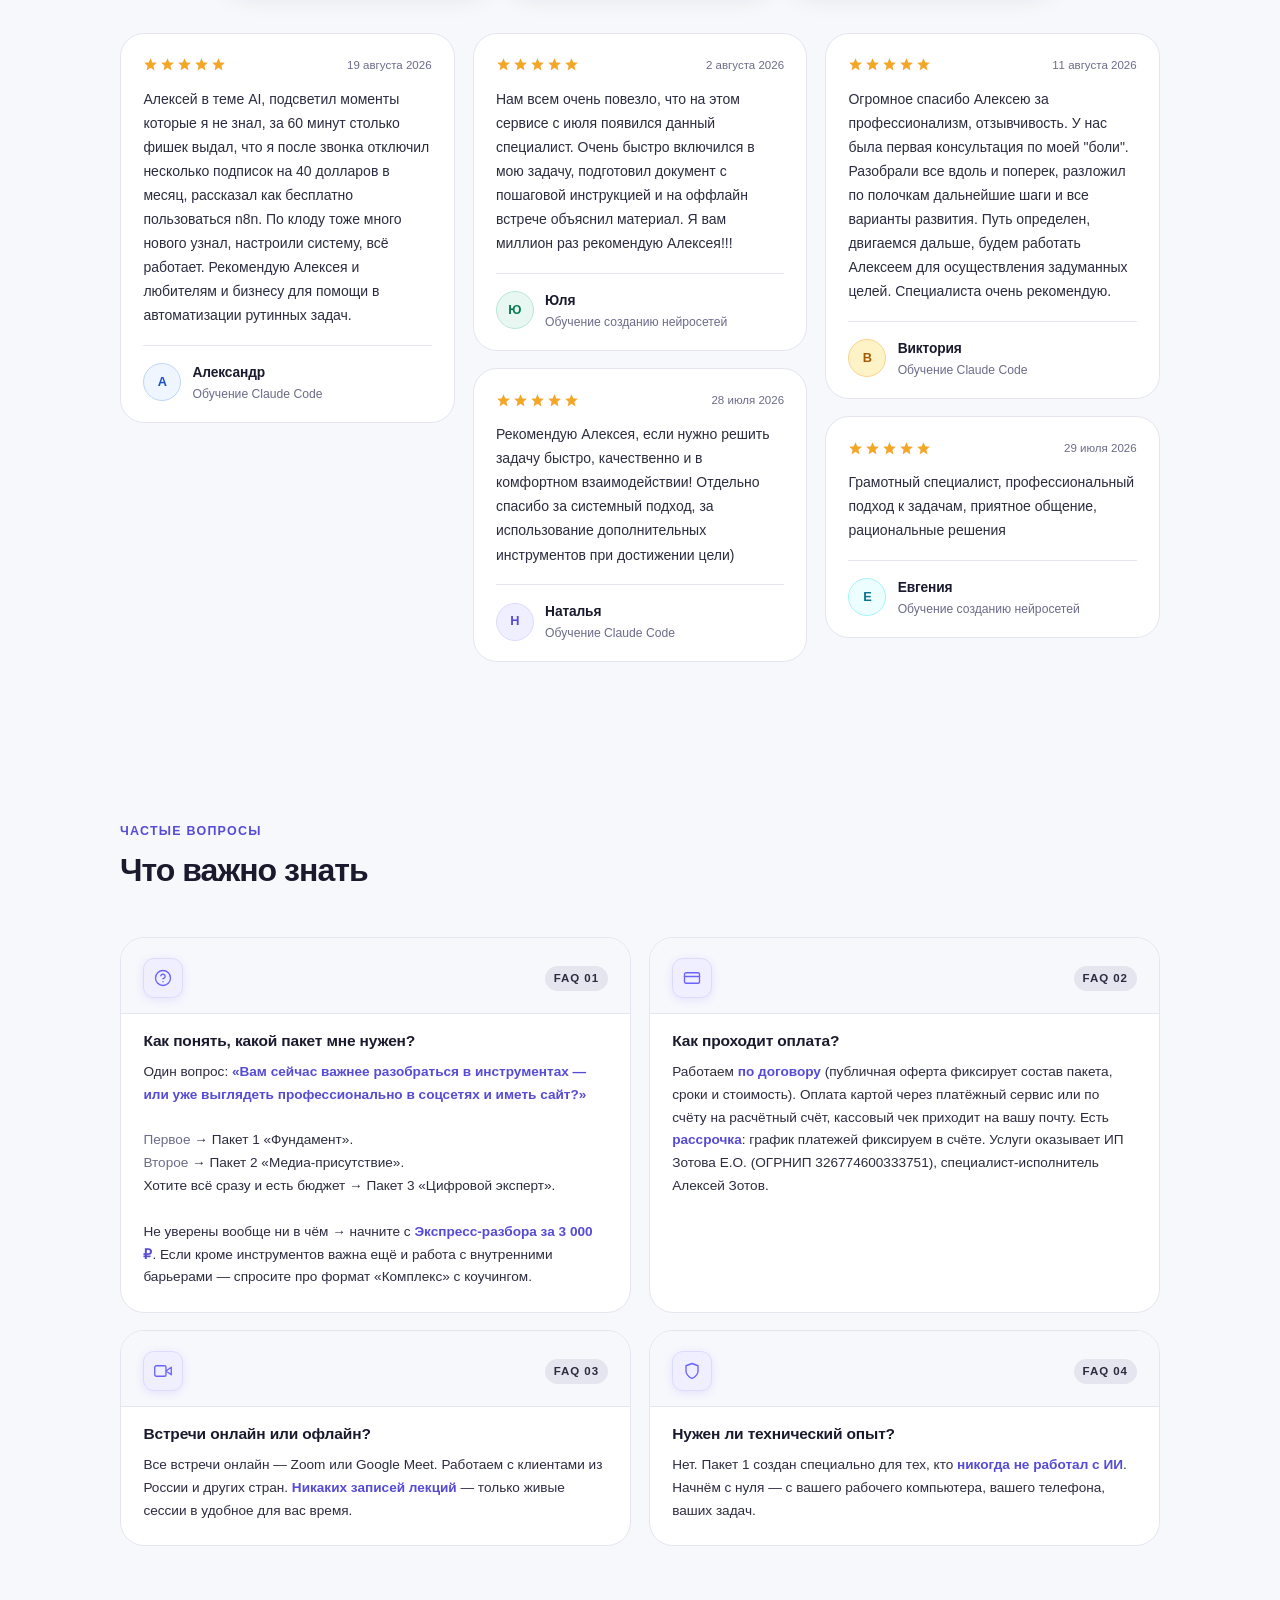
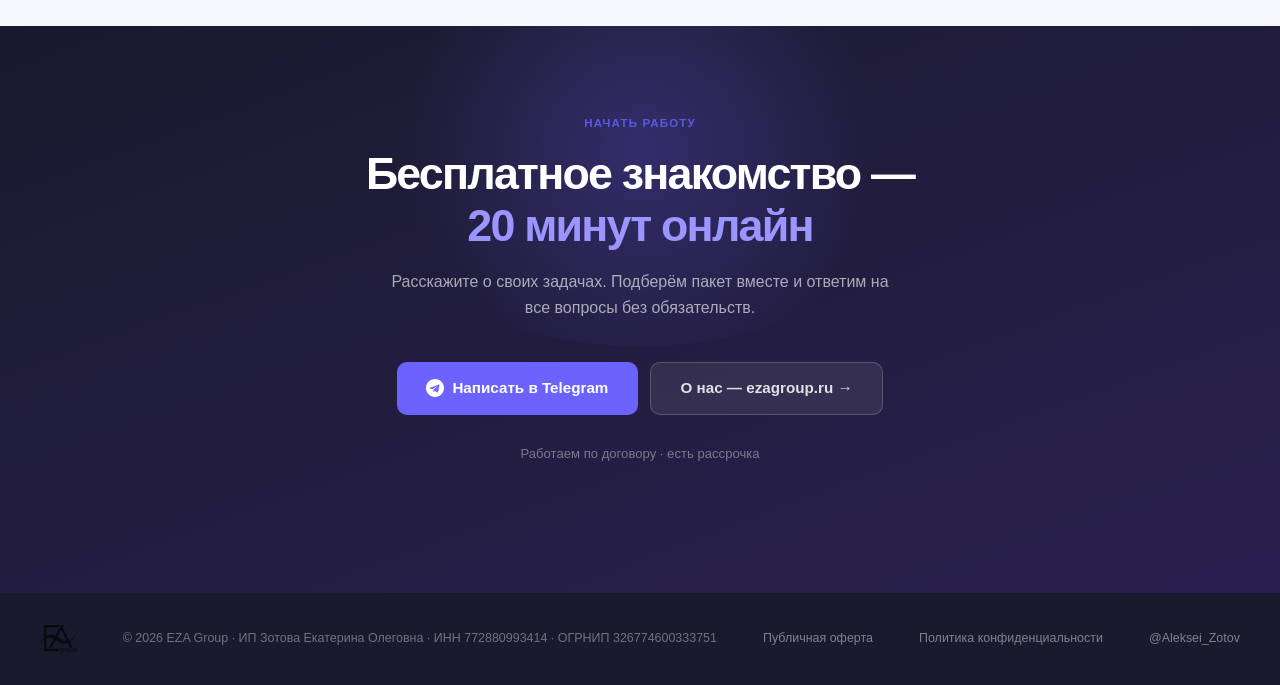
==== commit adb7f8a1: "Modify AI mentoring package details and footer Updated package details and pricing information in th" ====
--- a/ai-mentoring.html
+++ b/ai-mentoring.html
@@ -175,6 +175,8 @@
     .section-label { font-size: .78rem; font-weight: 700; letter-spacing: .1em; text-transform: uppercase; color: var(--purple-text); margin-bottom: .55rem; }
     .section-title { font-size: 2rem; font-weight: 800; color: var(--dark); letter-spacing: -0.03em; line-height: 1.2; margin-bottom: .75rem; }
     .section-sub { font-size: 1.05rem; color: var(--muted); line-height: 1.6; max-width: 560px; }
+    .sub-link { color: #0e7490; font-weight: 600; text-decoration: none; border-bottom: 1.5px solid var(--biz-mid); transition: all .18s; }
+    .sub-link:hover { color: var(--biz); border-bottom-color: var(--biz); }
     .section-head { margin-bottom: 3rem; }
 
     /* ── NOT-COURSE SECTION ── */
@@ -462,6 +464,16 @@
     .pkg-card:nth-child(4) .pkg-result-label { color: #0e7490; }
     .pkg-card:nth-child(4) .pkg-btn { background: var(--biz-lt); color: #0e7490; border: 1.5px solid var(--biz-mid); }
     .pkg-card:nth-child(4) .pkg-btn:hover { background: var(--biz); color: #fff; border-color: var(--biz); transform: translateY(-1px); box-shadow: 0 4px 14px var(--biz-glo); }
+
+    /* цена «от» и вторичная ссылка под кнопкой — только корпоративная карточка */
+    .pkg-price-from { display: inline-flex; align-items: baseline; gap: .38rem; font-size: 1.42rem; }
+    .pkg-price-pre { font-size: .62em; font-weight: 700; color: var(--muted); letter-spacing: 0; }
+    .pkg-btn-sub {
+      display: block; text-align: center; text-decoration: none;
+      margin-top: .55rem; font-size: .78rem; font-weight: 600; line-height: 1.5;
+      color: var(--muted); transition: color .18s;
+    }
+    .pkg-btn-sub:hover { color: #0e7490; }
 
     .pkg-trust {
       display: flex; align-items: center; justify-content: center; gap: 1.5rem; flex-wrap: wrap;
@@ -926,6 +938,12 @@
     @media (max-width: 540px) {
       .tst-video-grid { grid-template-columns: minmax(0, 280px); gap: 1.1rem; }
       .tst-modal { padding: 4rem 1rem 1.5rem; }
+    }
+
+    /* у карточек 1–3 нет вторичной ссылки под кнопкой — резервируем её высоту,
+       иначе кнопки в ряду встают на разном уровне */
+    @media (min-width: 861px) {
+      .pkg-card:not(:nth-child(4)) .pkg-footer { padding-bottom: calc(1.5rem + 1.72rem); }
     }
 
     @media (min-width: 1201px) {
@@ -1310,10 +1328,10 @@
           <span class="pkg-ghost">04</span>
           <div class="pkg-num">04</div>
           <div class="pkg-name">Корпоративный AI-ассистент</div>
-          <div class="pkg-target">Для собственника или IT: не личный навык эксперта, а автоматизация внутри компании</div>
+          <div class="pkg-target">Для собственника или IT: учим отдел группой, настраиваем каждому его рабочее место</div>
           <div class="pkg-meta">
             <div class="pkg-pill"><svg viewBox="0 0 24 24" fill="none" stroke="currentColor" stroke-width="2" stroke-linecap="round" stroke-linejoin="round"><rect x="3" y="4" width="18" height="18" rx="2"/><path d="M16 2v4M8 2v4M3 10h18"/></svg> 3 встречи по 2 часа</div>
-            <div class="pkg-pill"><svg viewBox="0 0 24 24" fill="none" stroke="currentColor" stroke-width="2" stroke-linecap="round" stroke-linejoin="round"><circle cx="12" cy="12" r="10"/><path d="M12 6v6l4 2"/></svg> разовая настройка</div>
+            <div class="pkg-pill"><svg viewBox="0 0 24 24" fill="none" stroke="currentColor" stroke-width="2" stroke-linecap="round" stroke-linejoin="round"><circle cx="12" cy="12" r="10"/><path d="M12 6v6l4 2"/></svg> группами по отделам</div>
           </div>
           <hr class="pkg-divider">
           <div class="pkg-inherit">
@@ -1344,10 +1362,11 @@
         </div>
         <div class="pkg-footer">
           <div class="pkg-price">
-            <span class="pkg-price-main">30 000 ₽</span>
-          </div>
-          <div class="pkg-price-note">3 встречи по 2 часа · разовая настройка, дальше ассистент работает сам</div>
-          <a class="pkg-btn" href="https://t.me/Aleksei_Zotov" target="_blank">Получить диагностику →</a>
+            <span class="pkg-price-main pkg-price-from"><span class="pkg-price-pre">от</span>24 000 ₽</span>
+          </div>
+          <div class="pkg-price-note">за сотрудника в группе до 8 человек · индивидуально 60 000 ₽</div>
+          <a class="pkg-btn" href="corporate-ai.html">Подробнее и расчёт →</a>
+          <a class="pkg-btn-sub" href="https://t.me/Aleksei_Zotov" target="_blank">Или сразу написать в Telegram</a>
         </div>
       </div>
 
@@ -1389,7 +1408,7 @@
     <div class="section-head">
       <div class="section-label">Сравнение пакетов</div>
       <h2 class="section-title">Что входит в каждый</h2>
-      <p class="section-sub">Три ступени для эксперта. Корпоративный пакет в таблицу не входит — там другая задача и другая роль покупателя.</p>
+      <p class="section-sub">Три ступени для эксперта. Корпоративный пакет в таблицу не входит: там другая задача и другая роль покупателя, ему отведена <a class="sub-link" href="corporate-ai.html">отдельная страница с калькулятором</a>.</p>
     </div>
     <div class="compare-wrap">
       <table class="compare-table">
@@ -1996,7 +2015,7 @@
         </div>
         <div class="faq-card-body">
           <div class="faq-q">Как проходит оплата?</div>
-          <p class="faq-a">Работаем <strong>по договору</strong> — фиксируем состав пакета и сроки на бумаге. Есть <strong>рассрочка</strong>, если удобнее платить частями. Работаем с клиентами из России и из-за рубежа, способ оплаты обсудим на знакомстве.</p>
+          <p class="faq-a">Работаем <strong>по договору</strong> (публичная оферта фиксирует состав пакета, сроки и стоимость). Оплата картой через платёжный сервис или по счёту на расчётный счёт, кассовый чек приходит на вашу почту. Есть <strong>рассрочка</strong>: график платежей фиксируем в счёте. Услуги оказывает ИП Зотова Е.О. (ОГРНИП 326774600333751), специалист-исполнитель Алексей Зотов.</p>
         </div>
       </div>
 
@@ -2054,7 +2073,7 @@
 <!-- FOOTER -->
 <footer class="footer">
   <img class="footer-logo" src="assets/logo-eza.png" alt="EZA Group">
-  <span class="footer-text">© 2025 EZA Group · Алексей Зотов</span>
+  <span class="footer-text">© 2026 EZA Group · ИП Зотова Екатерина Олеговна · ИНН 772880993414 · ОГРНИП 326774600333751</span>
   <a class="footer-link" href="oferta.html">Публичная оферта</a>
   <a class="footer-link" href="privacy.html">Политика конфиденциальности</a>
   <a class="footer-link" href="https://t.me/Aleksei_Zotov" target="_blank">@Aleksei_Zotov</a>
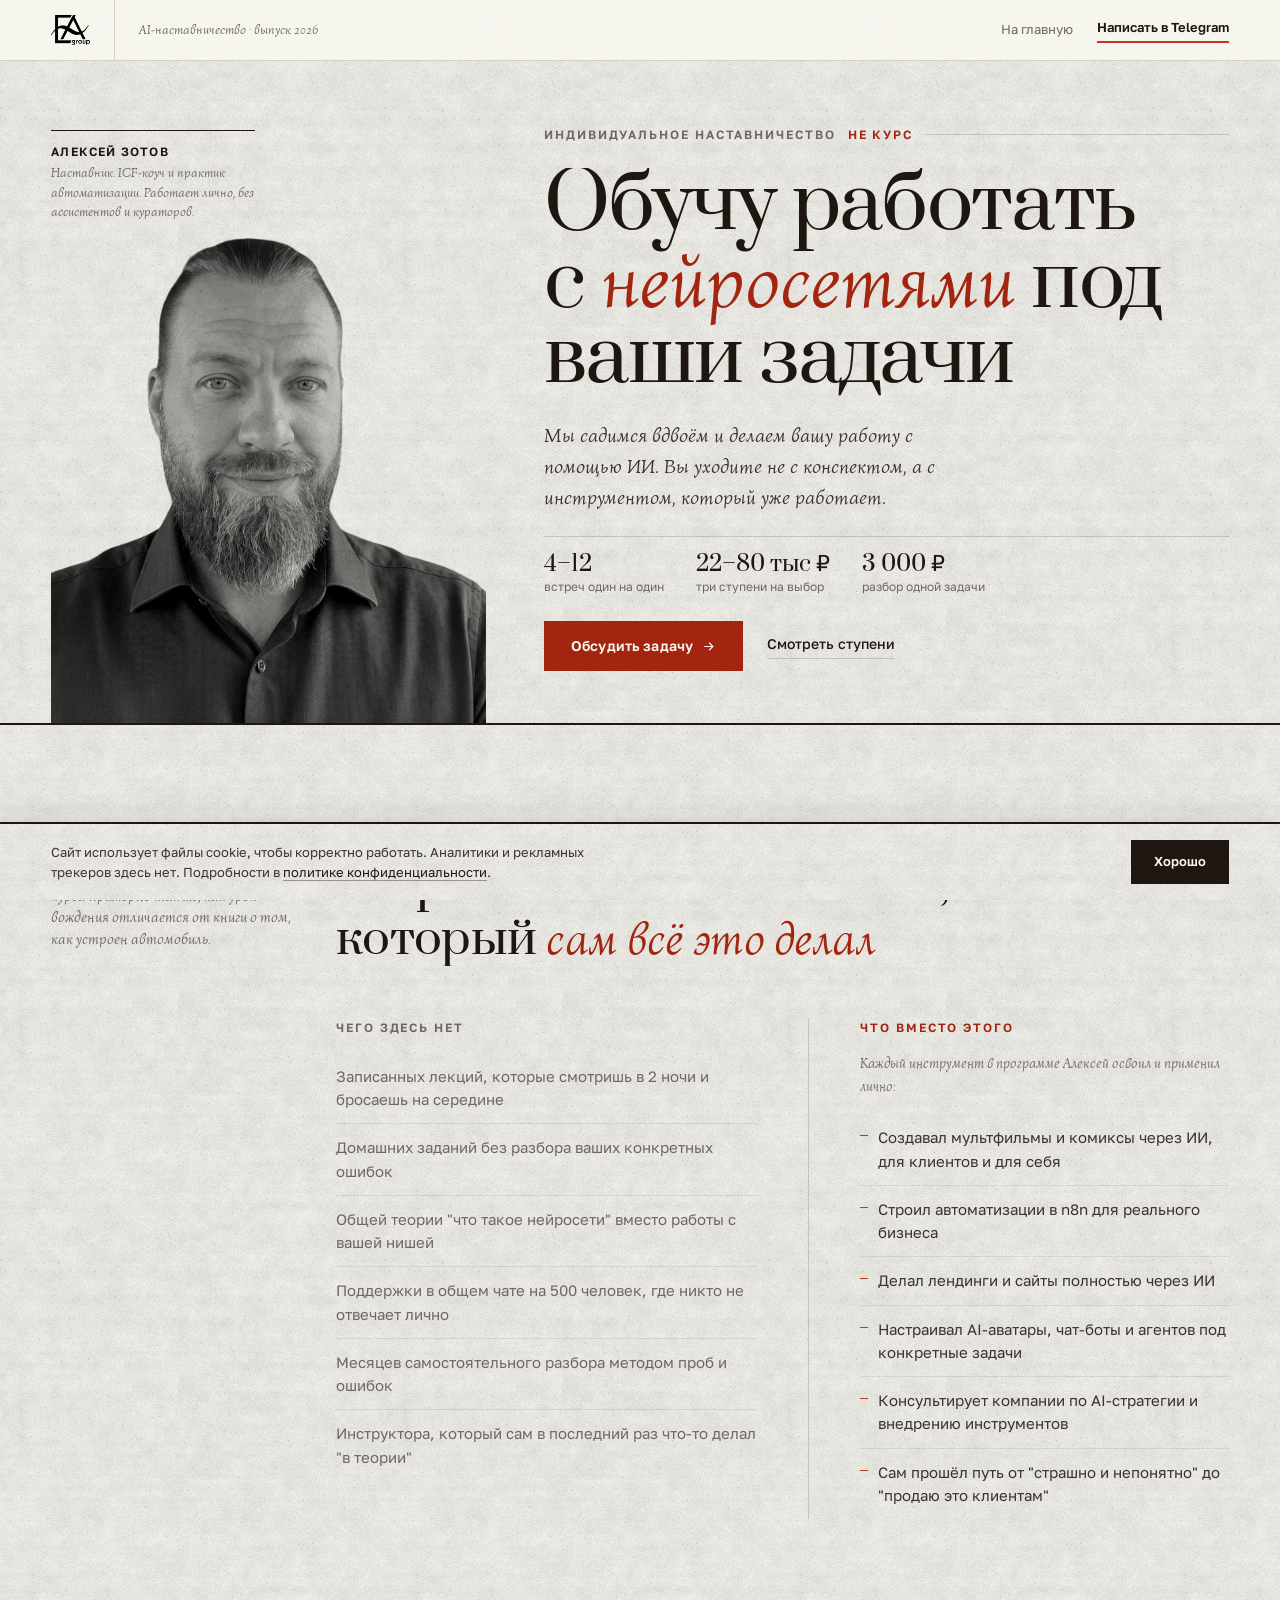
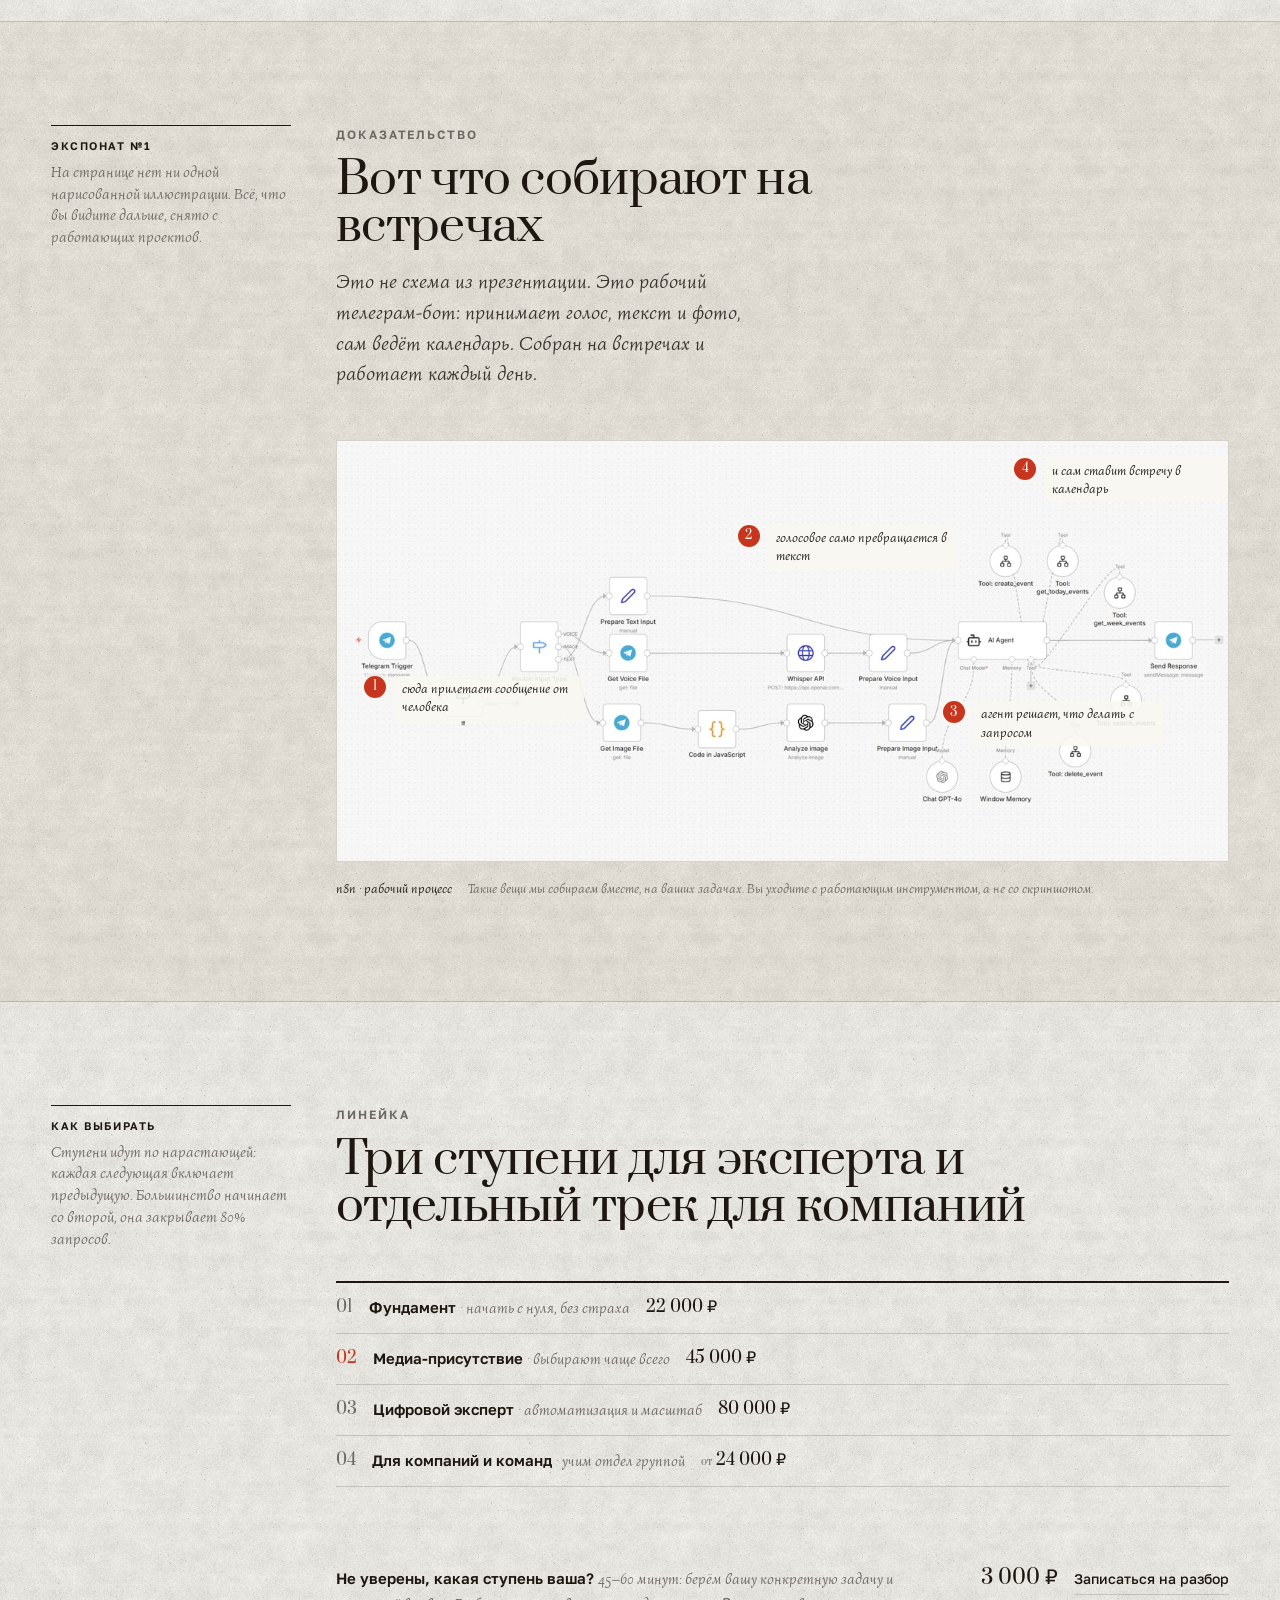
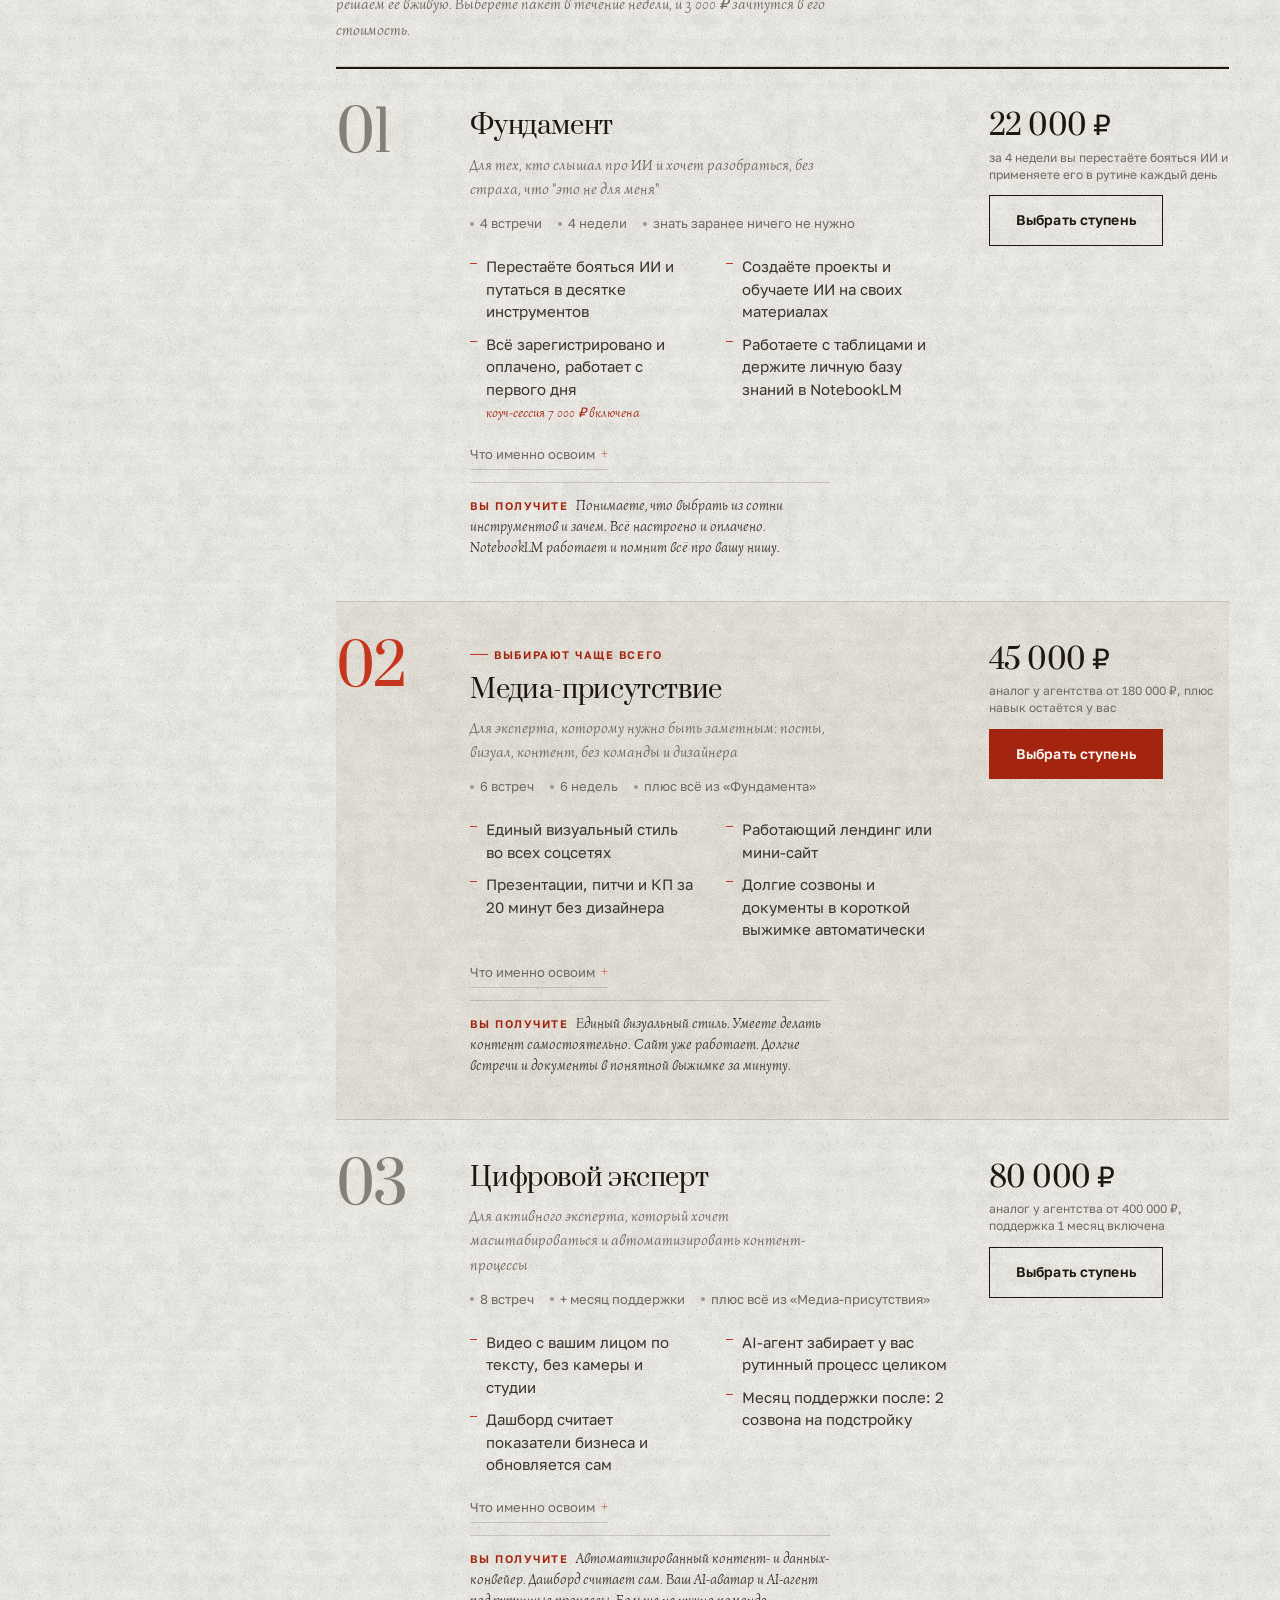
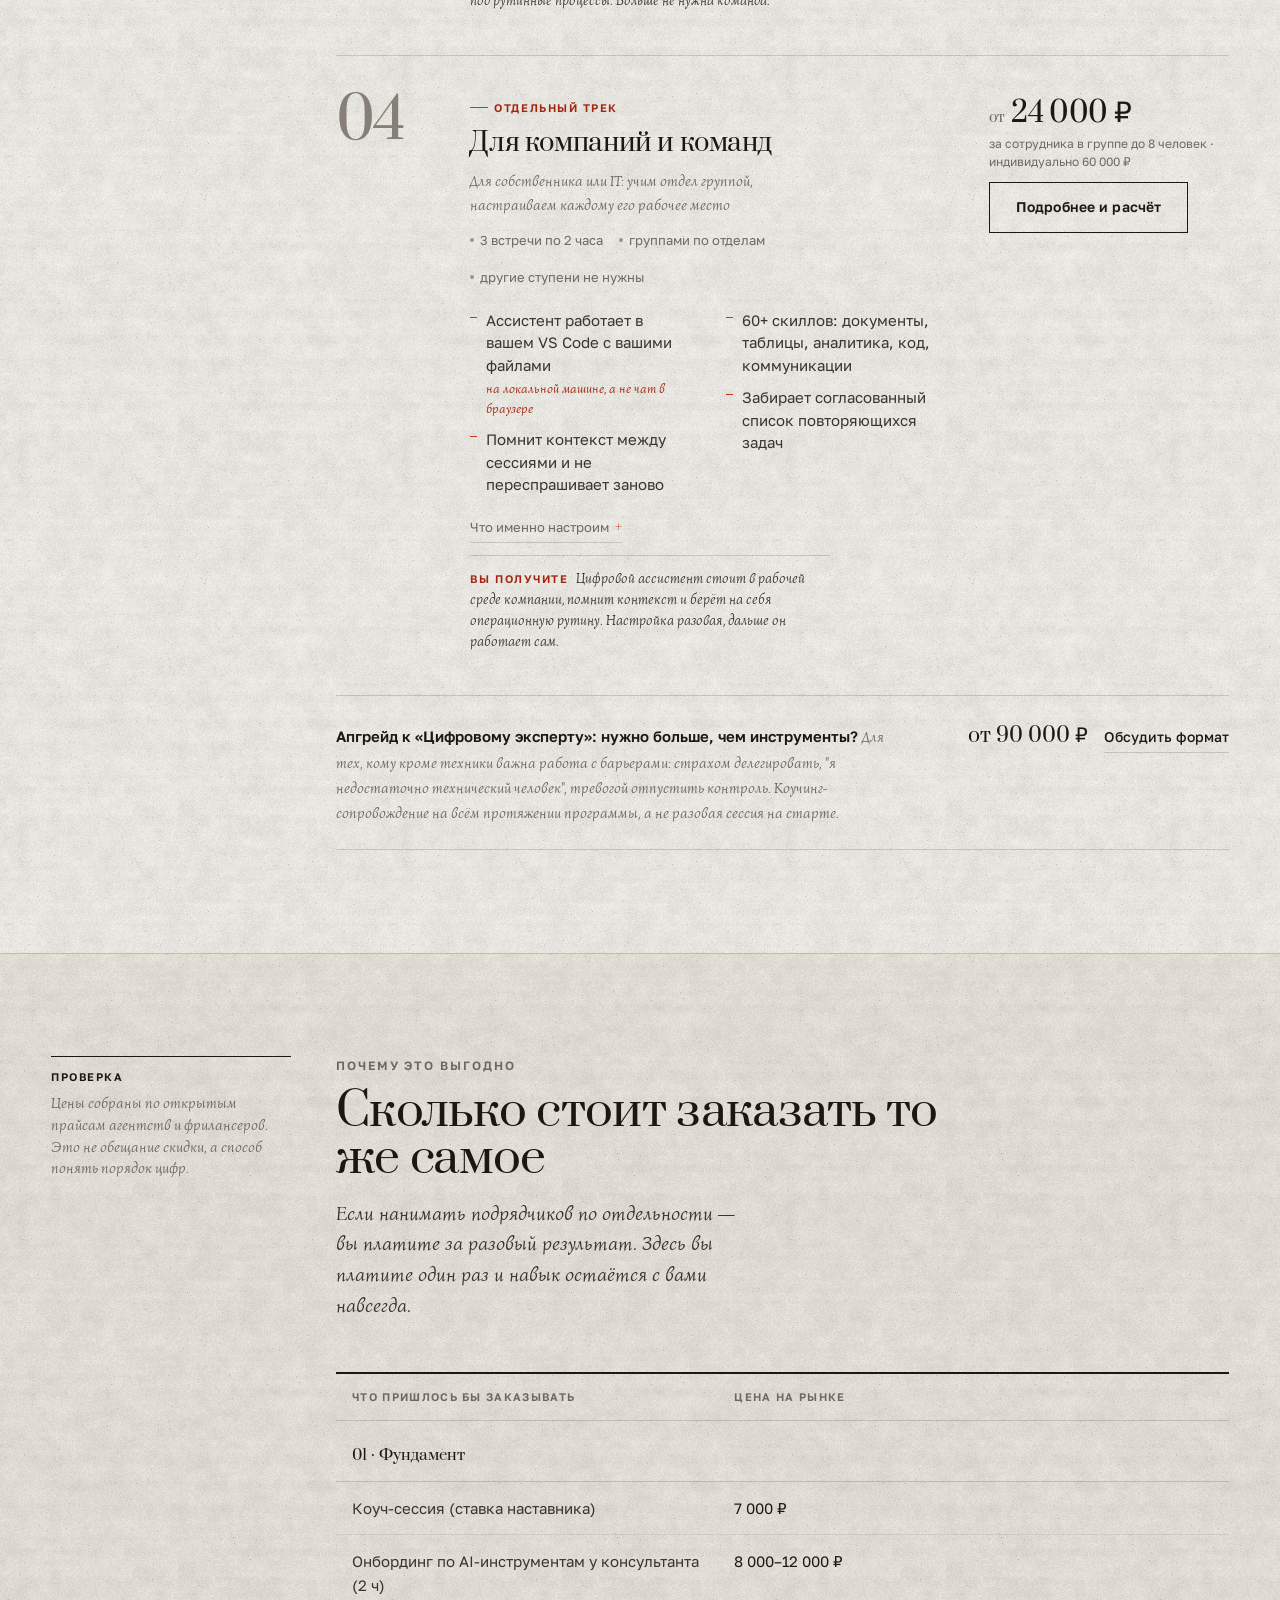
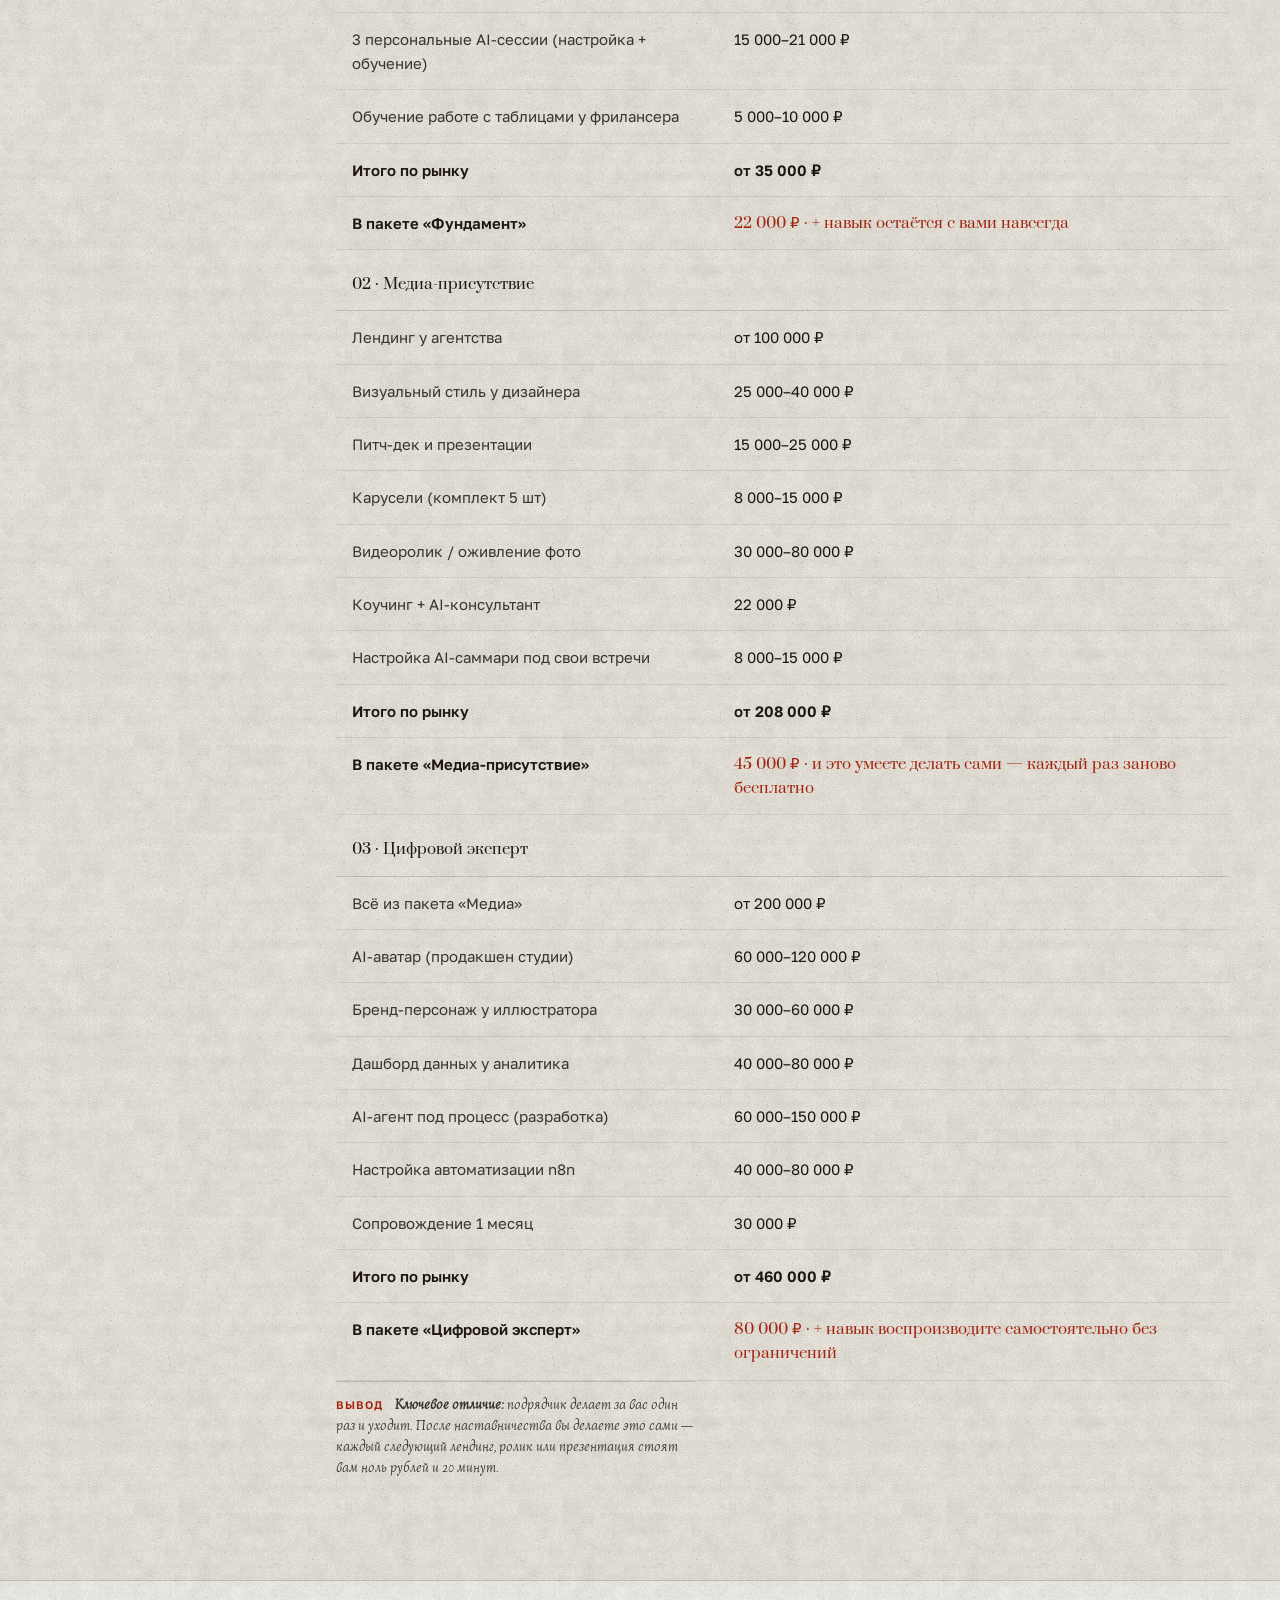
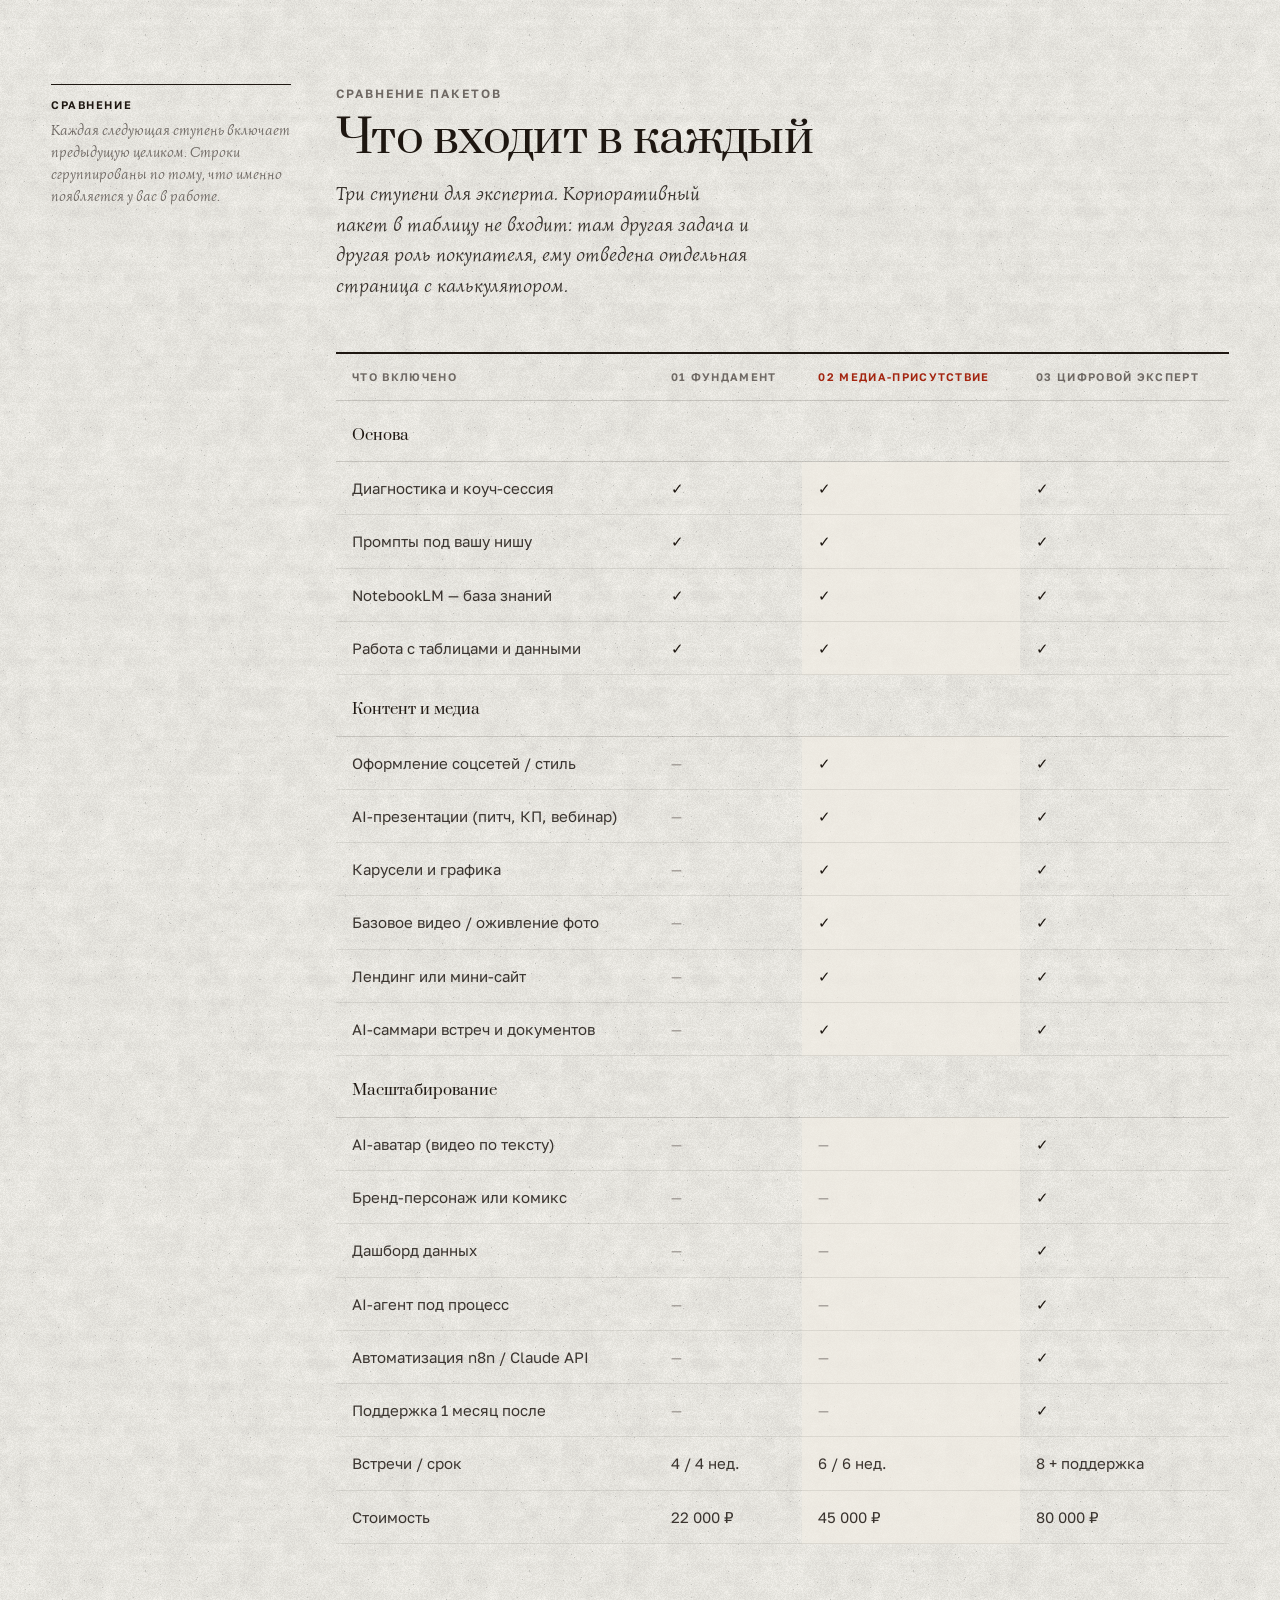
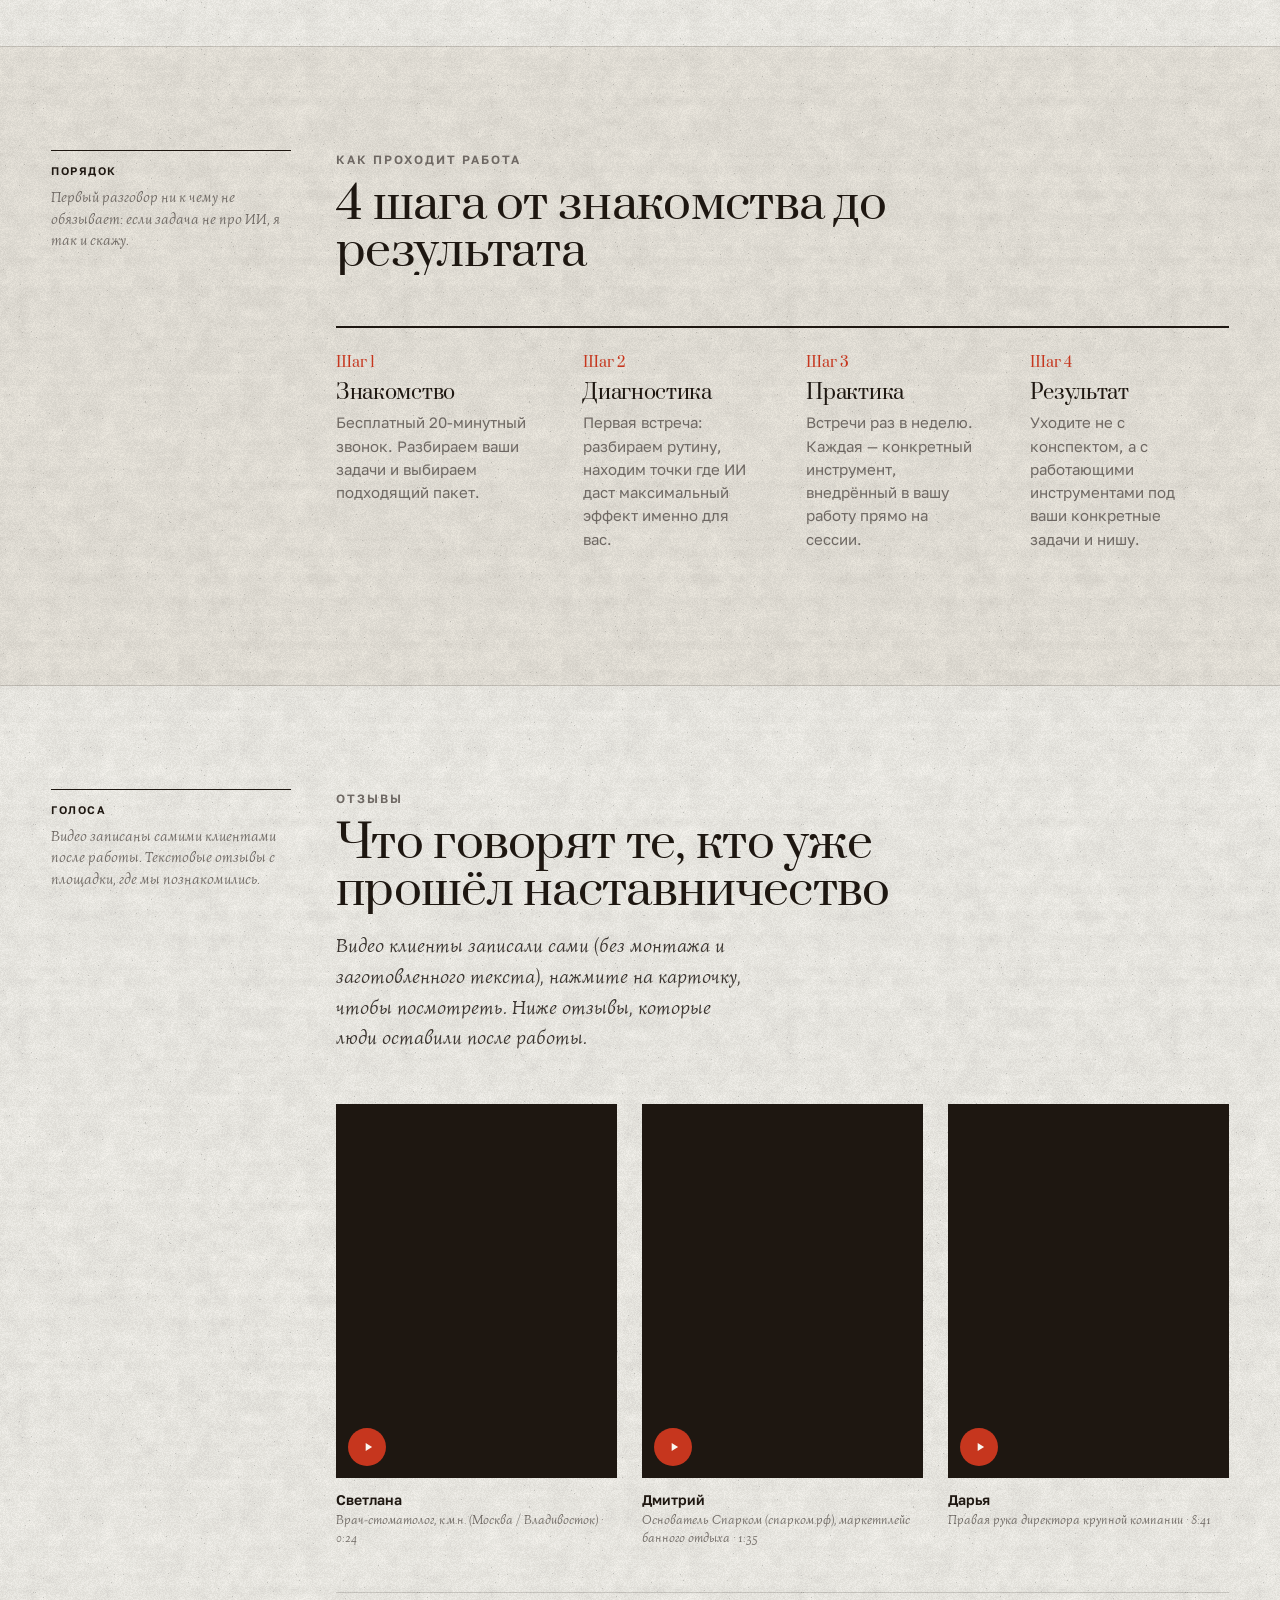
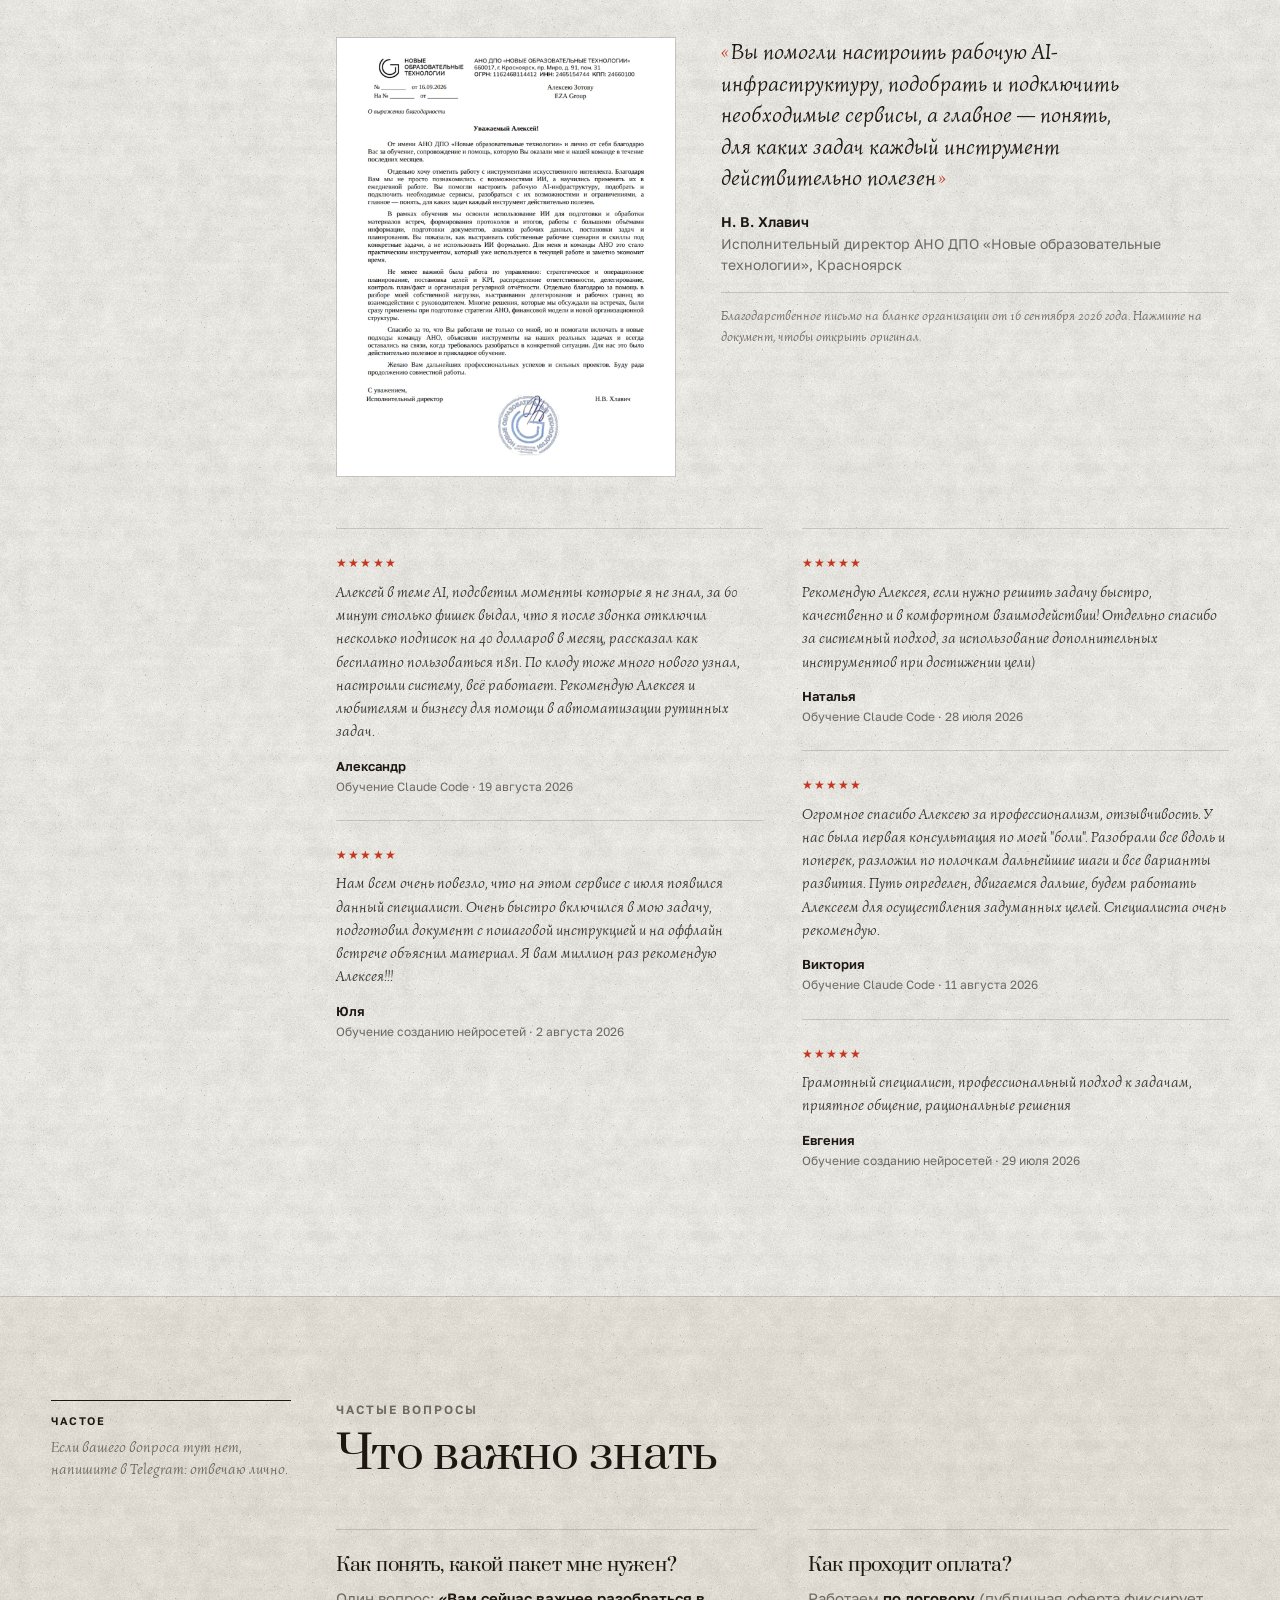
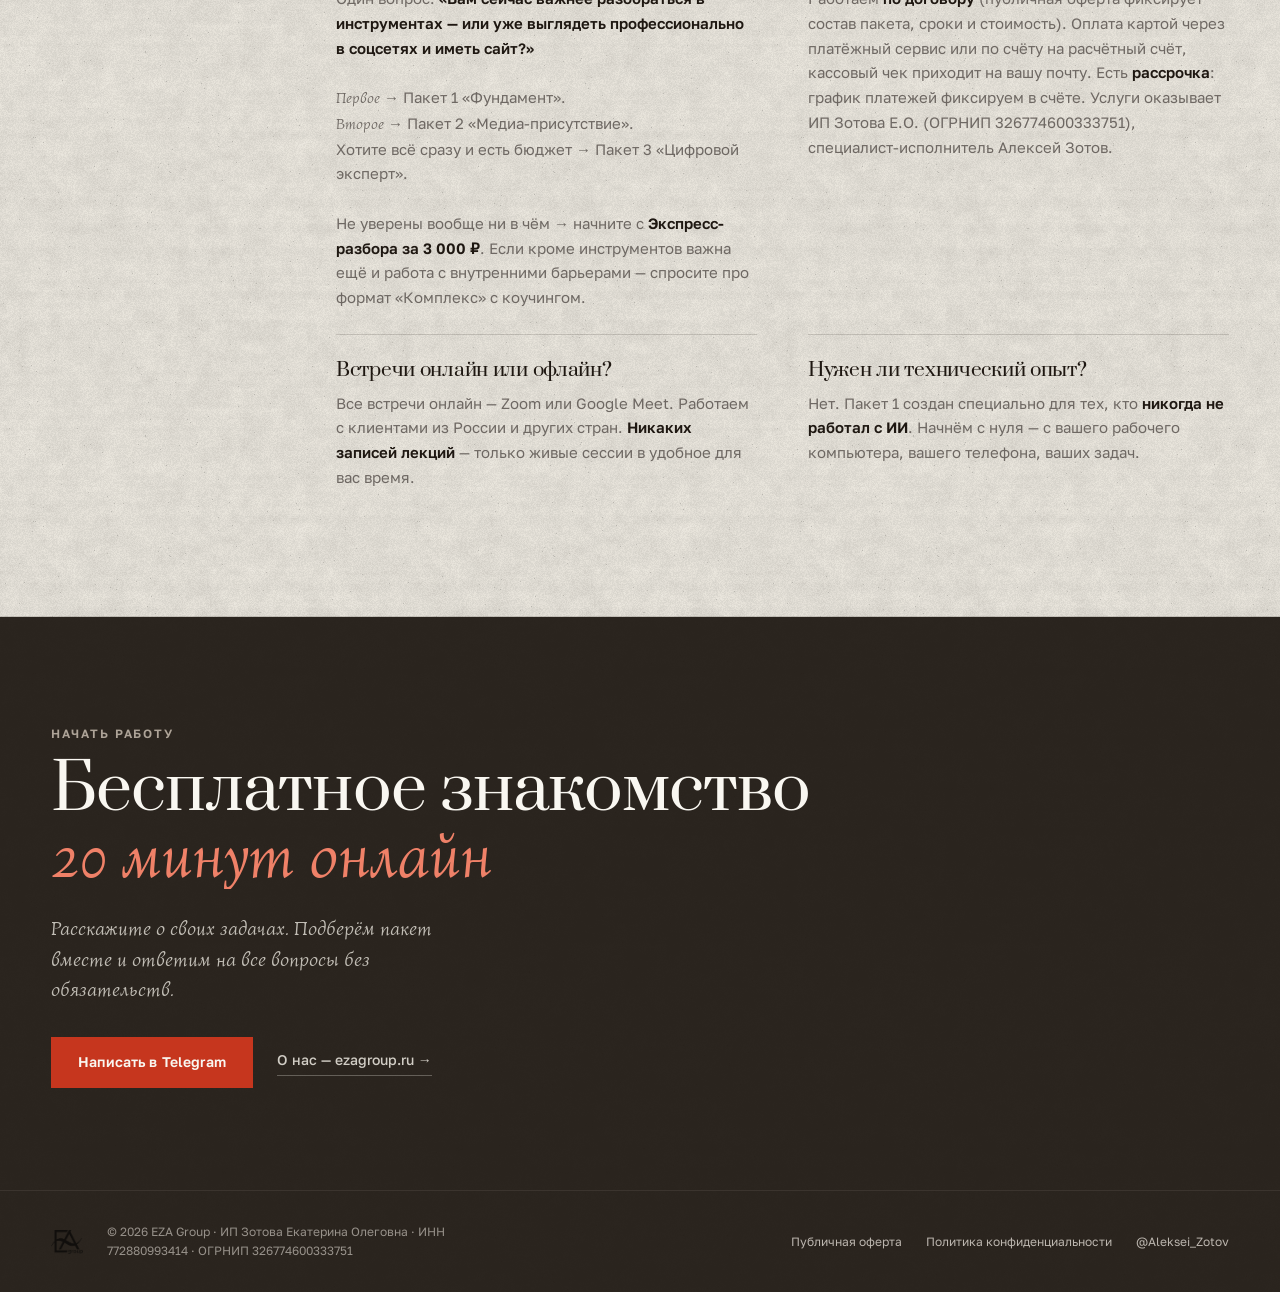
==== commit 0aadece0: "Новая редакция сайта: единый визуальный концепт Все семь страниц переведены в одну систему: газетная" ====
--- a/ai-mentoring.html
+++ b/ai-mentoring.html
@@ -1,2176 +1,754 @@
 <!DOCTYPE html>
 <html lang="ru">
 <head>
-  <meta charset="UTF-8">
-  <meta name="viewport" content="width=device-width, initial-scale=1.0">
-  <title>AI-Наставничество — EZA Group</title>
-  <link rel="icon" type="image/png" href="assets/logo-eza.png">
-  <meta name="description" content="Индивидуальное наставничество по нейросетям и ИИ для экспертов и предпринимателей. От экспресс-разбора одной задачи за 3 000 ₽ до полной автоматизации контента и данных.">
-  <style>
-    @font-face { font-family: 'Golos Text'; font-style: normal; font-weight: 400 700; font-display: swap; src: url('assets/fonts/golos-text-cyrillic.woff2') format('woff2'); unicode-range: U+0301, U+0400-045F, U+0490-0491, U+04B0-04B1, U+2116; }
-    @font-face { font-family: 'Golos Text'; font-style: normal; font-weight: 400 700; font-display: swap; src: url('assets/fonts/golos-text-latin.woff2') format('woff2'); unicode-range: U+0000-00FF, U+2000-206F, U+20AC, U+2122; }
-    @font-face { font-family: 'Unbounded'; font-style: normal; font-weight: 400 900; font-display: swap; src: url('assets/fonts/unbounded-cyrillic.woff2') format('woff2'); unicode-range: U+0301, U+0400-045F, U+0490-0491, U+04B0-04B1, U+2116; }
-    @font-face { font-family: 'Unbounded'; font-style: normal; font-weight: 400 900; font-display: swap; src: url('assets/fonts/unbounded-latin.woff2') format('woff2'); unicode-range: U+0000-00FF, U+2000-206F, U+20AC, U+2122; }
-    *, *::before, *::after { box-sizing: border-box; margin: 0; padding: 0; }
-    :root {
-      --font-display: 'Unbounded', 'Segoe UI', sans-serif;
-      --font-body: 'Golos Text', 'Segoe UI', sans-serif;
-      --bg: #f7f8fc; --white: #fff; --dark: #1a1a2e; --text: #2c2c40; --muted: #6b6b8a; --border: #e5e5f0;
-      --r: 16px; --r-lg: 24px;
-      --purple: #6c63ff; --purple-lt: #f0efff; --purple-mid: #dddaff; --purple-glo: rgba(108,99,255,.28); --purple-text: #564bd6;
-      --teal:   #0a9468; --teal-lt:   #e8f7f2; --teal-mid:   #b8e8d6; --teal-glo:   rgba(10,148,104,.28); --teal-text: #067a54;
-      --blue:   #2563eb; --blue-lt:   #eff6ff; --blue-mid:   #bdd5fc; --blue-glo:   rgba(37,99,235,.28); --blue-text: #1a4fce;
-      --amber:  #d97706; --amber-lt:  #fef3c7; --amber-mid:  #fbd38d; --amber-glo:  rgba(217,119,6,.28);
-      --biz:    #06b6d4; --biz-lt:    #ecfeff; --biz-mid:    #a5f3fc; --biz-glo:    rgba(6,182,212,.35);
-      --grey-lt: #f1f1f5;
-    }
-    html { scroll-behavior: smooth; }
-    body { font-family: var(--font-body); background: var(--bg); color: var(--text); line-height: 1.6; -webkit-font-smoothing: antialiased; }
-    h1, h2, h3, .pkg-name, .pkg-price-main, .pkg-num, .section-title, .cta-section h2, .faq-q, .complex-body strong, .complex-price, .entry-banner-text strong, .entry-banner-price, .value-vs-price, .hero-stat strong { font-family: var(--font-display); }
-
-    /* ── NAV ── */
-    .nav { position: sticky; top: 0; z-index: 100; background: rgba(255,255,255,.93); backdrop-filter: blur(14px); border-bottom: 1px solid var(--border); height: 64px; display: flex; align-items: center; justify-content: space-between; padding: 0 2.5rem; }
-    .nav-logo { display: flex; align-items: center; text-decoration: none; }
-    .nav-logo img { height: 36px; width: auto; }
-    .nav-back { display: flex; align-items: center; gap: .4rem; font-size: .875rem; font-weight: 600; color: var(--muted); text-decoration: none; transition: color .18s; }
-    .nav-back:hover { color: var(--dark); }
-    .nav-back svg { transition: transform .18s; }
-    .nav-back:hover svg { transform: translateX(-3px); }
-    .nav-cta { background: var(--purple); color: #fff; font-size: .875rem; font-weight: 600; padding: .5rem 1.25rem; border-radius: 8px; text-decoration: none; transition: all .18s; }
-    .nav-cta:hover { background: #5b52e0; transform: translateY(-1px); box-shadow: 0 4px 14px var(--purple-glo); }
-
-    /* ── HERO ── */
-    .hero {
-      background-color: var(--white);
-      background-image: radial-gradient(var(--border) 1px, transparent 1px);
-      background-size: 28px 28px;
-      padding: 5.5rem 2rem 5rem; text-align: center;
-      border-bottom: 1px solid var(--border); position: relative; overflow: hidden;
-    }
-    .hero::after {
-      content: ''; position: absolute; inset: 0;
-      background: radial-gradient(ellipse 60% 60% at 50% 50%, rgba(255,255,255,.97) 30%, rgba(255,255,255,.75) 55%, rgba(255,255,255,.2) 75%, transparent 90%);
-      pointer-events: none; z-index: 1;
-    }
-    .hero > * { position: relative; z-index: 2; }
-
-    /* до-иллюстрация — в свободном левом поле hero */
-    .hero-pain-note { position: absolute; left: 2rem; top: calc(50% - 189px); transform: translateY(-50%); width: min(28vw, 380px); z-index: 2; }
-    .hero-pain-note img { width: 100%; display: block; border-radius: 18px; box-shadow: 0 20px 50px rgba(26,26,46,.14), 0 4px 16px rgba(26,26,46,.07); }
-    .hero-pain-note-tag {
-      position: absolute; top: -13px; left: -13px;
-      font-family: var(--font-display); font-size: .74rem; font-weight: 600; letter-spacing: .01em;
-      color: #fff; background: var(--dark);
-      padding: .4rem .9rem; border-radius: 20px;
-      box-shadow: 0 4px 14px rgba(26,26,46,.25);
-    }
-
-    /* после-иллюстрация — на одном уровне с "До", в свободном правом поле hero */
-    .hero-after-note { position: absolute; right: 2rem; top: calc(50% - 189px); transform: translateY(-50%); width: min(28vw, 380px); z-index: 2; }
-    .hero-after-note img { width: 100%; display: block; border-radius: 18px; box-shadow: 0 20px 50px rgba(26,26,46,.14), 0 4px 16px rgba(26,26,46,.07); }
-    .hero-after-note-tag {
-      position: absolute; top: -13px; right: -13px;
-      font-family: var(--font-display); font-size: .74rem; font-weight: 600; letter-spacing: .01em;
-      color: #fff; background: var(--purple);
-      padding: .4rem .9rem; border-radius: 20px;
-      box-shadow: 0 4px 14px var(--purple-glo);
-    }
-    @media (max-width: 1240px) { .hero-after-note { display: none; } }
-    @media (max-width: 1240px) { .hero-pain-note { display: none; } }
-
-    .hero-tag {
-      display: inline-flex; align-items: center; gap: .45rem;
-      background: var(--purple-lt); color: var(--purple-text);
-      font-size: .75rem; font-weight: 800; letter-spacing: .08em; text-transform: uppercase;
-      padding: .32rem .9rem; border-radius: 20px;
-      border: 1px solid rgba(108,99,255,.22);
-      margin-bottom: 1.75rem;
-    }
-    .hero-tag-dot {
-      width: 7px; height: 7px; border-radius: 50%;
-      background: var(--purple); animation: pulse 2.2s infinite;
-    }
-    @keyframes pulse {
-      0%, 100% { opacity: 1; transform: scale(1); }
-      50% { opacity: .5; transform: scale(.75); }
-    }
-    .hero h1 {
-      font-size: clamp(2.2rem, 5vw, 3.4rem); font-weight: 800; color: var(--dark);
-      line-height: 1.12; letter-spacing: -0.04em; max-width: 780px; margin: 0 auto 1.25rem;
-    }
-    .hero h1 em { font-style: normal; color: var(--purple); }
-    .hero-desc { font-size: 1.1rem; color: var(--muted); max-width: 560px; margin: 0 auto 2.25rem; line-height: 1.65; }
-
-    .hero-for {
-      display: flex; justify-content: center; gap: .65rem;
-      flex-wrap: wrap; margin-bottom: 2.5rem;
-    }
-    .hero-for-label {
-      width: 100%; text-align: center;
-      font-size: .68rem; font-weight: 800; letter-spacing: .1em; text-transform: uppercase;
-      color: var(--muted); margin-bottom: .15rem;
-    }
-    .hero-for-chip {
-      display: flex; align-items: center; gap: .55rem;
-      background: rgba(255,255,255,.92); backdrop-filter: blur(12px);
-      border: 1.5px solid var(--border); border-radius: 14px;
-      padding: .6rem 1.1rem .6rem .85rem;
-      font-size: .875rem; font-weight: 600; color: var(--dark);
-      box-shadow: 0 2px 14px rgba(26,26,46,.07), inset 0 1px 0 rgba(255,255,255,.95);
-      transition: all .22s cubic-bezier(.34,1.1,.64,1);
-      position: relative; overflow: hidden;
-    }
-    .hero-for-chip::before {
-      content: ''; position: absolute; top: 0; left: 0; right: 0; height: 3px;
-      border-radius: 14px 14px 0 0;
-    }
-    .hero-for-chip:hover {
-      transform: translateY(-3px);
-      box-shadow: 0 8px 28px rgba(26,26,46,.12), inset 0 1px 0 rgba(255,255,255,.95);
-    }
-    .hero-for-chip .chip-icon {
-      width: 30px; height: 30px; border-radius: 9px; flex-shrink: 0;
-      display: flex; align-items: center; justify-content: center;
-    }
-    .hero-for-chip .chip-icon svg { width: 16px; height: 16px; }
-
-    .chip-purple::before { background: linear-gradient(90deg, var(--purple), #9b95ff); }
-    .chip-purple:hover { border-color: rgba(108,99,255,.3); background: linear-gradient(160deg, #fff 50%, var(--purple-lt) 100%); }
-    .chip-purple .chip-icon { background: var(--purple-lt); color: var(--purple); }
-
-    .chip-teal::before { background: linear-gradient(90deg, var(--teal), #34d399); }
-    .chip-teal:hover { border-color: rgba(10,148,104,.3); background: linear-gradient(160deg, #fff 50%, var(--teal-lt) 100%); }
-    .chip-teal .chip-icon { background: var(--teal-lt); color: var(--teal); }
-
-    .chip-blue::before { background: linear-gradient(90deg, var(--blue), #60a5fa); }
-    .chip-blue:hover { border-color: rgba(37,99,235,.3); background: linear-gradient(160deg, #fff 50%, var(--blue-lt) 100%); }
-    .chip-blue .chip-icon { background: var(--blue-lt); color: var(--blue); }
-
-    .chip-amber::before { background: linear-gradient(90deg, #f59e0b, #fcd34d); }
-    .chip-amber:hover { border-color: rgba(245,158,11,.3); background: linear-gradient(160deg, #fff 50%, #fffbeb 100%); }
-    .chip-amber .chip-icon { background: #fef3c7; color: #d97706; }
-
-    .hero-for-sep { display: none; }
-
-    .hero-actions { display: flex; justify-content: center; gap: .75rem; flex-wrap: wrap; margin-bottom: 3rem; }
-    .btn-primary { background: var(--purple); color: #fff; font-size: .95rem; font-weight: 600; padding: .75rem 1.75rem; border-radius: 10px; text-decoration: none; transition: all .2s; }
-    .btn-primary:hover { background: #5b52e0; transform: translateY(-1px); box-shadow: 0 4px 18px var(--purple-glo); }
-    .btn-ghost { background: transparent; color: var(--dark); font-size: .95rem; font-weight: 600; padding: .75rem 1.75rem; border-radius: 10px; text-decoration: none; border: 1.5px solid var(--border); transition: all .2s; }
-    .btn-ghost:hover { border-color: var(--dark); transform: translateY(-1px); }
-
-    .hero-stats { display: flex; justify-content: center; gap: 0; flex-wrap: wrap; }
-    .hero-stat { text-align: center; padding: 0 2.25rem; position: relative; }
-    .hero-stat + .hero-stat::before { content: ''; position: absolute; left: 0; top: 15%; bottom: 15%; width: 1px; background: var(--border); }
-    .hero-stat strong {
-      display: block; font-size: 1.8rem; font-weight: 800; letter-spacing: -0.04em;
-      background: linear-gradient(135deg, var(--purple), #9c95ff);
-      -webkit-background-clip: text; -webkit-text-fill-color: transparent; background-clip: text;
-      margin-bottom: .2rem;
-    }
-    .hero-stat span { font-size: .78rem; color: var(--muted); line-height: 1.4; }
-
-    /* ── SECTION ── */
-    .section { padding: 5rem 2rem; }
-    .section-inner { max-width: 1040px; margin: 0 auto; }
-    .section-label { font-size: .78rem; font-weight: 700; letter-spacing: .1em; text-transform: uppercase; color: var(--purple-text); margin-bottom: .55rem; }
-    .section-title { font-size: 2rem; font-weight: 800; color: var(--dark); letter-spacing: -0.03em; line-height: 1.2; margin-bottom: .75rem; }
-    .section-sub { font-size: 1.05rem; color: var(--muted); line-height: 1.6; max-width: 560px; }
-    .sub-link { color: #0e7490; font-weight: 600; text-decoration: none; border-bottom: 1.5px solid var(--biz-mid); transition: all .18s; }
-    .sub-link:hover { color: var(--biz); border-bottom-color: var(--biz); }
-    .section-head { margin-bottom: 3rem; }
-
-    /* ── NOT-COURSE SECTION ── */
-    .not-course { background: var(--dark); color: #fff; border: none; }
-    .not-course .section-label { color: #b3ade9; }
-    .not-course .section-title { color: #fff; }
-    .not-course .section-sub { color: rgba(255,255,255,.55); }
-
-    .nc-grid {
-      display: grid; grid-template-columns: 1fr 48px 1fr; gap: 0;
-      background: rgba(255,255,255,.05); border: 1px solid rgba(255,255,255,.1);
-      border-radius: var(--r-lg); overflow: hidden; margin-bottom: 1.5rem;
-    }
-
-    .nc-col-no  { padding: 2rem 1.75rem; }
-    .nc-col-yes { padding: 2rem 1.75rem; background: rgba(108,99,255,.12); border-left: 1px solid rgba(108,99,255,.25); }
-
-    .nc-col-label {
-      font-size: .72rem; font-weight: 800; letter-spacing: .09em; text-transform: uppercase;
-      margin-bottom: 1.25rem; display: flex; align-items: center; gap: .5rem;
-    }
-    .nc-col-no  .nc-col-label { color: rgba(255,255,255,.35); }
-    .nc-col-yes .nc-col-label { color: #9b95ff; }
-
-    .nc-vs {
-      display: flex; align-items: center; justify-content: center;
-      font-size: .8rem; font-weight: 800; letter-spacing: .05em;
-      color: rgba(255,255,255,.2); border-left: 1px solid rgba(255,255,255,.07);
-      border-right: 1px solid rgba(255,255,255,.07);
-    }
-
-    .nc-items { display: flex; flex-direction: column; gap: .75rem; }
-
-    .nc-item-no {
-      display: flex; align-items: flex-start; gap: .6rem;
-      font-size: .875rem; color: rgba(255,255,255,.38); line-height: 1.5;
-      text-decoration-color: rgba(255,255,255,.2);
-    }
-    .nc-item-no::before {
-      content: '✕'; flex-shrink: 0; margin-top: .1rem;
-      width: 20px; height: 20px; border-radius: 50%;
-      background: rgba(255,255,255,.08); color: rgba(255,255,255,.3);
-      font-size: .65rem; font-weight: 800;
-      display: flex; align-items: center; justify-content: center;
-    }
-
-    .nc-exp { margin-bottom: 1rem; }
-    .nc-exp-label { font-size: .92rem; font-weight: 700; color: #fff; margin-bottom: .2rem; }
-    .nc-exp-sub { font-size: .8rem; color: rgba(255,255,255,.5); }
-
-    .nc-item-yes {
-      display: flex; align-items: flex-start; gap: .65rem;
-      font-size: .875rem; color: rgba(255,255,255,.85); line-height: 1.5;
-    }
-    .nc-item-yes::before {
-      content: ''; flex-shrink: 0; margin-top: .28rem;
-      width: 18px; height: 18px; border-radius: 50%;
-      background: var(--purple);
-      background-image: url("data:image/svg+xml,%3Csvg xmlns='http://www.w3.org/2000/svg' viewBox='0 0 16 16'%3E%3Cpath fill='%23fff' stroke='%23fff' stroke-width='.5' d='M3 8l3.5 3.5 6.5-7'/%3E%3C/svg%3E");
-      background-size: 12px; background-position: center; background-repeat: no-repeat;
-      box-shadow: 0 2px 8px rgba(108,99,255,.5);
-    }
-
-    .nc-banner {
-      background: linear-gradient(135deg, rgba(108,99,255,.22) 0%, rgba(108,99,255,.1) 100%);
-      border: 1px solid rgba(108,99,255,.3); border-radius: var(--r);
-      padding: 1.25rem 1.5rem;
-      font-size: .95rem; font-weight: 600; color: rgba(255,255,255,.82);
-      line-height: 1.6; text-align: center;
-    }
-    .nc-banner strong { color: #9b95ff; }
-
-    @media (max-width: 860px) {
-      .nc-grid { grid-template-columns: 1fr; }
-      .nc-vs { display: none; }
-      .nc-col-yes { border-left: none; border-top: 1px solid rgba(108,99,255,.25); }
-    }
-
-    /* ── SKILLS STRIP (видео-переход перед пакетами) ── */
-    /* aspect-ratio совпадает с обрезанным видео (1280×350) — видео ложится ровно по ширине,
-       без полей по бокам и без обрезки кадра сверху/снизу */
-    .skills-strip { width: 100%; aspect-ratio: 1280 / 350; overflow: hidden; background: var(--bg); border-top: 1px solid var(--border); border-bottom: 1px solid var(--border); }
-    .skills-strip video { width: 100%; height: 100%; object-fit: cover; display: block; }
-
-    /* ── PACKAGES ── */
-    .packages { background: var(--bg); }
-
-    /* Уровень 0 — вход */
-    .entry-banner {
-      display: flex; align-items: center; justify-content: space-between; gap: 1.25rem; flex-wrap: wrap;
-      background: var(--white); border: 1.5px dashed var(--border); border-radius: var(--r-lg);
-      padding: 1.25rem 1.5rem; margin-top: 2rem;
-    }
-    .entry-banner-left { display: flex; align-items: center; gap: 1rem; flex: 1; min-width: 240px; }
-    .entry-banner-icon {
-      width: 44px; height: 44px; border-radius: 12px; flex-shrink: 0;
-      background: var(--grey-lt); color: var(--muted);
-      display: flex; align-items: center; justify-content: center;
-    }
-    .entry-banner-icon svg { width: 20px; height: 20px; }
-    .entry-banner-text strong { display: block; font-size: .95rem; font-weight: 800; color: var(--dark); letter-spacing: -.01em; }
-    .entry-banner-text span { font-size: .82rem; color: var(--muted); line-height: 1.5; }
-    .entry-banner-right { display: flex; align-items: center; gap: 1.1rem; flex-shrink: 0; }
-    .entry-banner-price { font-size: 1.3rem; font-weight: 800; color: var(--dark); white-space: nowrap; }
-    .entry-banner-btn {
-      display: inline-flex; align-items: center; gap: .4rem; white-space: nowrap;
-      background: var(--bg); color: var(--dark); border: 1.5px solid var(--border);
-      font-size: .85rem; font-weight: 700; padding: .65rem 1.15rem; border-radius: 10px;
-      text-decoration: none; transition: all .2s;
-    }
-    .entry-banner-btn:hover { background: var(--dark); color: #fff; border-color: var(--dark); transform: translateY(-1px); }
-
-    .packages .section-inner { max-width: 1260px; }
-    .packages .entry-banner { margin: 0 0 1.75rem; }
-    .pkg-grid { display: grid; grid-template-columns: repeat(4, 1fr); gap: 1rem; align-items: stretch; position: relative; }
-    .pkg-dots, .pkg-swipe-hint { display: none; }
-
-    .pkg-card {
-      background: var(--white);
-      border: 1.5px solid var(--border);
-      border-radius: var(--r-lg);
-      overflow: hidden;
-      position: relative;
-      transition: all .3s cubic-bezier(.34,1.1,.64,1);
-      display: flex; flex-direction: column;
-    }
-    .pkg-card:hover {
-      transform: translateY(-6px);
-      box-shadow: 0 20px 56px rgba(26,26,46,.12), 0 4px 12px rgba(26,26,46,.07);
-    }
-    .pkg-card.featured {
-      border-color: rgba(108,99,255,.4);
-      border-width: 2px;
-      box-shadow: 0 8px 32px rgba(108,99,255,.18), 0 2px 8px rgba(26,26,46,.07);
-      z-index: 3;
-    }
-    .pkg-card.featured:hover {
-      transform: translateY(-6px);
-      box-shadow: 0 24px 64px rgba(108,99,255,.25), 0 6px 16px rgba(26,26,46,.09);
-    }
-
-    .pkg-stripe { height: 5px; }
-    .pkg-card:nth-child(1) .pkg-stripe { background: linear-gradient(90deg, var(--teal), #34d399); }
-    .pkg-card:nth-child(2) .pkg-stripe { background: linear-gradient(90deg, var(--purple), #9b95ff); }
-    .pkg-card:nth-child(3) .pkg-stripe { background: linear-gradient(90deg, var(--blue), #60a5fa); }
-
-    .pkg-recommend {
-      background: var(--purple-lt); color: var(--purple-text);
-      border-bottom: 1px solid var(--purple-mid);
-      font-size: .8rem; font-weight: 700; text-align: center;
-      padding: .6rem 1rem; letter-spacing: -.005em;
-    }
-
-    .pkg-body { padding: 1.5rem 1.4rem 0; flex: 1; position: relative; display: flex; flex-direction: column; }
-
-    /* объёмная фоновая цифра-текстура — не для чтения, для глубины */
-    .pkg-ghost {
-      position: absolute; top: -.4rem; right: -.3rem;
-      font-family: var(--font-display); font-weight: 700; font-size: 6.5rem; line-height: 1;
-      color: transparent; -webkit-text-stroke: 1.5px currentColor; opacity: .08;
-      pointer-events: none; user-select: none; z-index: 0;
-    }
-    .pkg-card:nth-child(1) .pkg-ghost { color: var(--teal); }
-    .pkg-card:nth-child(2) .pkg-ghost { color: var(--purple); }
-    .pkg-card:nth-child(3) .pkg-ghost { color: var(--blue); }
-    .pkg-body > *:not(.pkg-ghost) { position: relative; z-index: 1; }
-
-    .pkg-num {
-      width: 36px; height: 36px; border-radius: 50%;
-      display: flex; align-items: center; justify-content: center;
-      font-size: .78rem; font-weight: 800; color: #fff;
-      margin-bottom: 1.25rem;
-      position: relative; z-index: 8;
-      box-shadow: 0 0 0 5px var(--white), 0 3px 10px rgba(0,0,0,.18);
-    }
-    .pkg-num::before {
-      content: ''; position: absolute; inset: -8px;
-      border-radius: 50%; border: 1.5px dashed var(--accent, var(--purple)); opacity: .35;
-    }
-    .pkg-card:nth-child(1) .pkg-num { background: linear-gradient(135deg, var(--teal), #34d399); --accent: var(--teal); }
-    .pkg-card:nth-child(2) .pkg-num { background: linear-gradient(135deg, var(--purple), #9b95ff); --accent: var(--purple); }
-    .pkg-card:nth-child(3) .pkg-num { background: linear-gradient(135deg, var(--blue), #60a5fa); --accent: var(--blue); }
-
-    .pkg-name { font-size: 1.14rem; font-weight: 800; color: var(--dark); letter-spacing: -0.02em; margin-bottom: .3rem; }
-    .pkg-target { font-size: .82rem; color: var(--muted); margin-bottom: 1.25rem; line-height: 1.5; }
-
-    .pkg-meta {
-      display: flex; gap: .75rem; margin-bottom: 1.4rem; flex-wrap: wrap;
-    }
-    .pkg-pill {
-      display: flex; align-items: center; gap: .35rem;
-      font-size: .75rem; font-weight: 600; padding: .3rem .7rem;
-      border-radius: 8px;
-    }
-    .pkg-pill svg { width: 13px; height: 13px; flex-shrink: 0; }
-    .pkg-card:nth-child(1) .pkg-pill { background: var(--teal-lt); color: var(--teal-text); }
-    .pkg-card:nth-child(2) .pkg-pill { background: var(--purple-lt); color: var(--purple-text); }
-    .pkg-card:nth-child(3) .pkg-pill { background: var(--blue-lt); color: var(--blue-text); }
-
-    .pkg-divider { border: none; border-top: 1px solid var(--border); margin-bottom: 1.25rem; }
-
-    .pkg-inherit {
-      display: flex; align-items: center; gap: .5rem;
-      font-size: .78rem; font-weight: 600; color: var(--muted);
-      background: var(--bg); border: 1px dashed var(--border); border-radius: 8px;
-      padding: .55rem .8rem; margin-bottom: 1.1rem;
-    }
-    .pkg-inherit svg { width: 14px; height: 14px; flex-shrink: 0; }
-
-    .pkg-features { list-style: none; display: flex; flex-direction: column; gap: .6rem; margin-bottom: 1.5rem; }
-    .pkg-features li { display: grid; grid-template-columns: 16px 1fr; column-gap: .6rem; row-gap: .12rem; align-items: start; font-size: .875rem; color: var(--text); line-height: 1.5; }
-    .pkg-features li::before {
-      content: ''; flex-shrink: 0; margin-top: .28rem;
-      width: 16px; height: 16px; border-radius: 50%;
-      display: flex; align-items: center; justify-content: center;
-      background-image: url("data:image/svg+xml,%3Csvg xmlns='http://www.w3.org/2000/svg' viewBox='0 0 16 16'%3E%3Cpath fill='%23fff' d='M3 8l3.5 3.5 6.5-7'/%3E%3C/svg%3E");
-      background-size: 12px; background-position: center; background-repeat: no-repeat;
-    }
-    .pkg-card:nth-child(1) .pkg-features li::before { background-color: var(--teal); }
-    .pkg-card:nth-child(2) .pkg-features li::before { background-color: var(--purple); }
-    .pkg-card:nth-child(3) .pkg-features li::before { background-color: var(--blue); }
-
-    .pkg-details { margin-bottom: 1.4rem; }
-    .pkg-details summary {
-      cursor: pointer; list-style: none;
-      display: flex; align-items: center; gap: .45rem;
-      font-size: .82rem; font-weight: 700; color: var(--text);
-      padding: .4rem 0;
-    }
-    .pkg-details summary::-webkit-details-marker { display: none; }
-    .pkg-details summary::before {
-      content: '▸'; display: inline-block; flex-shrink: 0;
-      transition: transform .2s; color: var(--muted); font-size: .68rem;
-    }
-    .pkg-details[open] summary::before { transform: rotate(90deg); }
-    .pkg-details-list { list-style: none; display: flex; flex-direction: column; gap: .55rem; padding: .6rem 0 0 1.1rem; margin: 0; }
-    .pkg-details-list li { font-size: .82rem; color: var(--text); line-height: 1.5; position: relative; padding-left: 1rem; }
-    .pkg-details-list li::before { content: '•'; position: absolute; left: 0; color: var(--muted); }
-
-    .pkg-result {
-      border-radius: 12px; padding: .95rem 1.1rem; margin-bottom: 1.5rem; margin-top: auto;
-    }
-    .pkg-card:nth-child(1) .pkg-result { background: var(--teal-lt); border: 1px solid var(--teal-mid); }
-    .pkg-card:nth-child(2) .pkg-result { background: var(--purple-lt); border: 1px solid var(--purple-mid); }
-    .pkg-card:nth-child(3) .pkg-result { background: var(--blue-lt); border: 1px solid var(--blue-mid); }
-
-    .pkg-result-label { font-size: .75rem; font-weight: 800; letter-spacing: .07em; text-transform: uppercase; margin-bottom: .35rem; }
-    .pkg-card:nth-child(1) .pkg-result-label { color: var(--teal-text); }
-    .pkg-card:nth-child(2) .pkg-result-label { color: var(--purple-text); }
-    .pkg-card:nth-child(3) .pkg-result-label { color: var(--blue-text); }
-    .pkg-result p { font-size: .82rem; color: var(--text); line-height: 1.5; }
-
-    .pkg-footer { padding: 0 1.4rem 1.5rem; }
-
-    .pkg-price {
-      display: flex; align-items: baseline; gap: .5rem;
-      margin-bottom: .3rem;
-    }
-    .pkg-price-main { font-size: 1.66rem; font-weight: 800; color: var(--dark); letter-spacing: -0.04em; line-height: 1; }
-    .pkg-price-alt { font-size: .82rem; color: var(--muted); }
-    .pkg-price-note { font-size: .75rem; color: var(--muted); margin-bottom: 1.25rem; }
-
-    .pkg-btn {
-      display: block; text-align: center; text-decoration: none;
-      font-size: .9rem; font-weight: 700; padding: .8rem;
-      border-radius: 10px; transition: all .2s;
-    }
-    .pkg-card:nth-child(1) .pkg-btn { background: var(--teal-lt); color: var(--teal); border: 1.5px solid var(--teal-mid); }
-    .pkg-card:nth-child(1) .pkg-btn:hover { background: var(--teal); color: #fff; border-color: var(--teal); transform: translateY(-1px); box-shadow: 0 4px 14px var(--teal-glo); }
-    .pkg-card:nth-child(2) .pkg-btn { background: var(--purple); color: #fff; }
-    .pkg-card:nth-child(2) .pkg-btn:hover { background: #5b52e0; transform: translateY(-1px); box-shadow: 0 4px 14px var(--purple-glo); }
-    .pkg-card:nth-child(3) .pkg-btn { background: var(--blue-lt); color: var(--blue); border: 1.5px solid var(--blue-mid); }
-    .pkg-card:nth-child(3) .pkg-btn:hover { background: var(--blue); color: #fff; border-color: var(--blue); transform: translateY(-1px); box-shadow: 0 4px 14px var(--blue-glo); }
-
-    /* четвёртая карточка — корпоративный формат, акцент cyan */
-    .pkg-card:nth-child(4) .pkg-stripe { background: linear-gradient(90deg, var(--biz), #67e8f9); }
-    .pkg-card:nth-child(4) .pkg-ghost { color: var(--biz); }
-    .pkg-card:nth-child(4) .pkg-num { background: linear-gradient(135deg, var(--biz), #67e8f9); --accent: var(--biz); }
-    .pkg-card:nth-child(1) .pkg-recommend { background: var(--teal-lt); color: var(--teal-text); border-bottom-color: var(--teal-mid); }
-    .pkg-card:nth-child(3) .pkg-recommend { background: var(--blue-lt); color: var(--blue-text); border-bottom-color: var(--blue-mid); }
-    .pkg-card:nth-child(4) .pkg-recommend { background: var(--biz-lt); color: #0e7490; border-bottom-color: var(--biz-mid); }
-    .pkg-card:nth-child(4) .pkg-pill { background: var(--biz-lt); color: #0e7490; }
-    .pkg-card:nth-child(4) .pkg-features li::before { background-color: var(--biz); }
-    .pkg-card:nth-child(4) .pkg-result { background: var(--biz-lt); border: 1px solid var(--biz-mid); }
-    .pkg-card:nth-child(4) .pkg-result-label { color: #0e7490; }
-    .pkg-card:nth-child(4) .pkg-btn { background: var(--biz-lt); color: #0e7490; border: 1.5px solid var(--biz-mid); }
-    .pkg-card:nth-child(4) .pkg-btn:hover { background: var(--biz); color: #fff; border-color: var(--biz); transform: translateY(-1px); box-shadow: 0 4px 14px var(--biz-glo); }
-
-    /* цена «от» и вторичная ссылка под кнопкой — только корпоративная карточка */
-    .pkg-price-from { display: inline-flex; align-items: baseline; gap: .38rem; font-size: 1.42rem; }
-    .pkg-price-pre { font-size: .62em; font-weight: 700; color: var(--muted); letter-spacing: 0; }
-    .pkg-btn-sub {
-      display: block; text-align: center; text-decoration: none;
-      margin-top: .55rem; font-size: .78rem; font-weight: 600; line-height: 1.5;
-      color: var(--muted); transition: color .18s;
-    }
-    .pkg-btn-sub:hover { color: #0e7490; }
-
-    .pkg-trust {
-      display: flex; align-items: center; justify-content: center; gap: 1.5rem; flex-wrap: wrap;
-      margin-top: 1.5rem; font-size: .8rem; color: var(--muted); font-weight: 600;
-    }
-    .pkg-trust-item { display: flex; align-items: center; gap: .4rem; }
-    .pkg-trust-item svg { width: 15px; height: 15px; color: var(--teal); flex-shrink: 0; }
-
-    /* Комплекс — премиум-колл-аут */
-    .complex-callout {
-      margin-top: 1.75rem; display: flex; align-items: center; gap: 1.75rem; flex-wrap: wrap;
-      background: linear-gradient(135deg, var(--amber-lt) 0%, #fffaf0 100%);
-      border: 1.5px solid var(--amber-mid); border-radius: var(--r-lg);
-      padding: 1.75rem 2rem;
-    }
-    .complex-icon {
-      width: 52px; height: 52px; border-radius: 14px; flex-shrink: 0;
-      background: #fff; border: 1.5px solid var(--amber-mid);
-      display: flex; align-items: center; justify-content: center;
-      color: var(--amber); box-shadow: 0 3px 12px rgba(217,119,6,.15);
-    }
-    .complex-icon svg { width: 24px; height: 24px; }
-    .complex-body { flex: 1; min-width: 240px; }
-    .complex-body strong { display: block; font-size: 1.05rem; font-weight: 800; color: var(--dark); margin-bottom: .3rem; letter-spacing: -.01em; }
-    .complex-body p { font-size: .87rem; color: var(--text); line-height: 1.55; }
-    .complex-right { display: flex; flex-direction: column; align-items: flex-end; gap: .6rem; flex-shrink: 0; }
-    .complex-price { font-size: 1.4rem; font-weight: 800; color: var(--amber); white-space: nowrap; }
-    .complex-btn {
-      display: inline-flex; align-items: center; gap: .4rem; white-space: nowrap;
-      background: var(--amber); color: #fff; font-size: .87rem; font-weight: 700;
-      padding: .7rem 1.3rem; border-radius: 10px; text-decoration: none; transition: all .2s;
-    }
-    .complex-btn:hover { background: #b96305; transform: translateY(-1px); box-shadow: 0 4px 16px var(--amber-glo); }
-
-    /* ── BUSINESS PACKAGE ── */
-    .biz-callout {
-      position: relative; overflow: hidden;
-      background: linear-gradient(135deg, #1a1a2e 0%, #242444 100%);
-      border-radius: var(--r-lg); padding: 2rem 2.25rem; color: #fff;
-    }
-    .biz-callout::before {
-      content: ''; position: absolute; top: -60%; right: -10%; width: 340px; height: 340px;
-      background: radial-gradient(circle, var(--biz-glo) 0%, transparent 70%); pointer-events: none;
-    }
-    .biz-top { display: flex; gap: 1.25rem; align-items: flex-start; margin-bottom: 1.5rem; position: relative; z-index: 1; }
-    .biz-icon {
-      width: 52px; height: 52px; border-radius: 14px; flex-shrink: 0;
-      background: rgba(255,255,255,.07); border: 1.5px solid rgba(255,255,255,.16);
-      display: flex; align-items: center; justify-content: center; color: var(--biz-mid);
-    }
-    .biz-icon svg { width: 24px; height: 24px; }
-    .biz-head { flex: 1; min-width: 240px; }
-    .biz-head strong { display: block; font-family: var(--font-display); font-size: 1.2rem; font-weight: 800; letter-spacing: -.01em; margin-bottom: .5rem; }
-    .biz-head p { font-size: .87rem; color: rgba(255,255,255,.7); line-height: 1.6; }
-    .biz-features {
-      list-style: none; display: grid; grid-template-columns: repeat(2, 1fr); gap: .65rem 1.5rem;
-      margin-bottom: 1.6rem; padding-top: 1.4rem; border-top: 1px solid rgba(255,255,255,.14); position: relative; z-index: 1;
-    }
-    .biz-features li { display: flex; align-items: flex-start; gap: .6rem; font-size: .84rem; color: rgba(255,255,255,.88); line-height: 1.5; }
-    .biz-features li::before {
-      content: ''; width: 6px; height: 6px; border-radius: 50%; background: var(--biz-mid);
-      margin-top: .55em; flex-shrink: 0;
-    }
-    .biz-footer { display: flex; align-items: center; justify-content: space-between; flex-wrap: wrap; gap: 1.25rem; position: relative; z-index: 1; }
-    .biz-price { display: block; font-family: var(--font-display); font-size: 1.7rem; font-weight: 800; color: #fff; line-height: 1; }
-    .biz-price-note { display: block; font-size: .78rem; color: rgba(255,255,255,.55); margin-top: .4rem; }
-    .biz-btn {
-      display: inline-flex; align-items: center; gap: .4rem; white-space: nowrap;
-      background: var(--biz); color: #0a1a1e; font-size: .89rem; font-weight: 700;
-      padding: .8rem 1.5rem; border-radius: 10px; text-decoration: none; transition: all .2s;
-    }
-    .biz-btn:hover { background: #22d3ee; transform: translateY(-1px); box-shadow: 0 6px 22px var(--biz-glo); }
-
-    @media (max-width: 640px) {
-      .entry-banner-right, .complex-right { width: 100%; align-items: stretch; }
-      .entry-banner-btn, .complex-btn { justify-content: center; }
-      .complex-right { flex-direction: row; justify-content: space-between; align-items: center; }
-      .biz-features { grid-template-columns: 1fr; }
-      .biz-footer { flex-direction: column; align-items: stretch; }
-      .biz-btn { justify-content: center; }
-    }
-
-    /* ── HOW IT WORKS ── */
-    .how { background: var(--white); border-top: 1px solid var(--border); border-bottom: 1px solid var(--border); }
-
-    .how-steps {
-      display: grid;
-      grid-template-columns: 1fr 36px 1fr 36px 1fr 36px 1fr;
-      align-items: center; gap: 0;
-    }
-
-    .how-arrow {
-      display: flex; align-items: center; justify-content: center;
-      padding-top: .5rem;
-    }
-    .how-arrow svg { color: var(--purple-mid); width: 20px; height: 20px; }
-
-    .how-card {
-      background: var(--bg); border: 1.5px solid var(--border);
-      border-radius: var(--r-lg); padding: 1.5rem 1.4rem;
-      position: relative; overflow: hidden;
-      transition: all .25s cubic-bezier(.34,1.1,.64,1);
-    }
-    .how-card::after {
-      content: attr(data-num); position: absolute;
-      top: -14px; right: 10px;
-      font-size: 5.5rem; font-weight: 900; line-height: 1;
-      color: rgba(108,99,255,.055); pointer-events: none; user-select: none;
-      letter-spacing: -.04em;
-    }
-    .how-card:hover {
-      border-color: rgba(108,99,255,.28);
-      background: linear-gradient(155deg, var(--white) 40%, var(--purple-lt) 100%);
-      transform: translateY(-4px);
-      box-shadow: 0 12px 36px var(--purple-glo);
-    }
-    .how-card:hover .how-card-icon {
-      background: var(--purple-lt); border-color: var(--purple-mid);
-      box-shadow: 0 4px 16px var(--purple-glo);
-    }
-    .how-card:hover .how-card-icon svg { color: var(--purple); }
-
-    .how-card-top { display: flex; align-items: center; justify-content: space-between; margin-bottom: 1.1rem; }
-
-    .how-card-icon {
-      width: 46px; height: 46px; border-radius: 13px;
-      background: var(--white); border: 1.5px solid var(--border);
-      display: flex; align-items: center; justify-content: center;
-      box-shadow: 0 2px 8px rgba(26,26,46,.07);
-      transition: all .25s; flex-shrink: 0;
-    }
-    .how-card-icon svg { width: 20px; height: 20px; color: var(--muted); transition: color .25s; }
-
-    .how-step-badge {
-      font-size: .72rem; font-weight: 800; letter-spacing: .08em; text-transform: uppercase;
-      color: var(--purple-text); background: var(--purple-lt);
-      border: 1px solid var(--purple-mid); border-radius: 20px;
-      padding: .22rem .6rem;
-    }
-
-    .how-card h4 { font-size: .97rem; font-weight: 800; color: var(--dark); margin-bottom: .4rem; letter-spacing: -.01em; }
-    .how-card p { font-size: .8rem; color: var(--muted); line-height: 1.58; }
-
-    /* ── FAQ ── */
-    .tip-section { background: var(--bg); }
-
-    .faq-grid {
-      display: grid; grid-template-columns: repeat(2, 1fr); gap: 1.1rem;
-    }
-
-    .faq-card {
-      background: var(--white); border: 1.5px solid var(--border);
-      border-radius: var(--r-lg); overflow: hidden;
-      transition: all .25s cubic-bezier(.34,1.1,.64,1);
-    }
-    .faq-card:hover {
-      border-color: rgba(108,99,255,.28);
-      box-shadow: 0 8px 28px rgba(108,99,255,.12);
-      transform: translateY(-3px);
-    }
-
-    .faq-card-top {
-      display: flex; align-items: center; justify-content: space-between;
-      padding: 1.25rem 1.4rem .9rem;
-      border-bottom: 1px solid var(--border);
-      background: var(--bg);
-    }
-    .faq-card-icon {
-      width: 40px; height: 40px; border-radius: 11px; flex-shrink: 0;
-      background: var(--purple-lt); border: 1.5px solid var(--purple-mid);
-      display: flex; align-items: center; justify-content: center;
-      box-shadow: 0 2px 8px rgba(108,99,255,.14);
-    }
-    .faq-card-icon svg { width: 18px; height: 18px; color: var(--purple); }
-    .faq-num {
-      font-size: .72rem; font-weight: 800; letter-spacing: .08em; text-transform: uppercase;
-      color: var(--text); background: var(--border);
-      padding: .2rem .55rem; border-radius: 20px;
-    }
-
-    .faq-card-body { padding: 1.1rem 1.4rem 1.4rem; }
-    .faq-q { font-size: .97rem; font-weight: 800; color: var(--dark); margin-bottom: .6rem; letter-spacing: -.01em; line-height: 1.3; }
-    .faq-a { font-size: .85rem; color: var(--text); line-height: 1.68; }
-    .faq-a strong { color: var(--purple-text); font-weight: 700; }
-    .faq-a em { font-style: normal; color: var(--muted); }
-
-    @media (max-width: 680px) {
-      .faq-grid { grid-template-columns: 1fr; }
-    }
-
-    /* ── VALUE SECTION ── */
-    .value-section { background: var(--white); border-top: 1px solid var(--border); border-bottom: 1px solid var(--border); }
-
-    .value-grid { display: grid; grid-template-columns: repeat(3, 1fr); gap: 1.25rem; margin-bottom: 1.75rem; }
-
-    .value-card {
-      border: 1.5px solid var(--border); border-radius: var(--r-lg);
-      overflow: hidden; background: var(--bg);
-      display: flex; flex-direction: column;
-    }
-    .value-card-featured {
-      border-color: rgba(108,99,255,.3);
-      box-shadow: 0 6px 28px rgba(108,99,255,.14);
-      background: var(--white);
-    }
-
-    .value-card-head {
-      display: flex; align-items: center; gap: .75rem;
-      padding: 1.25rem 1.25rem .9rem;
-      border-bottom: 1px solid var(--border);
-    }
-    .value-num {
-      width: 32px; height: 32px; border-radius: 9px; flex-shrink: 0;
-      display: flex; align-items: center; justify-content: center;
-      font-size: .72rem; font-weight: 800; color: #fff;
-    }
-    .vc-teal   { background: var(--teal); }
-    .vc-purple { background: var(--purple); }
-    .vc-blue   { background: var(--blue); }
-    .value-card-title { font-size: .9rem; font-weight: 700; color: var(--dark); }
-
-    .value-rows { padding: 1rem 1.25rem; flex: 1; display: flex; flex-direction: column; gap: .55rem; }
-    .value-row { display: flex; justify-content: space-between; align-items: baseline; gap: .5rem; font-size: .8rem; }
-    .value-item { color: var(--muted); }
-    .value-market { font-weight: 600; color: var(--text); white-space: nowrap; }
-
-    .value-total-row {
-      display: flex; justify-content: space-between; align-items: center;
-      padding: .75rem 1.25rem;
-      border-top: 1.5px dashed var(--border);
-      background: rgba(26,26,46,.03);
-    }
-    .value-total-label { font-size: .75rem; font-weight: 700; color: var(--muted); text-transform: uppercase; letter-spacing: .05em; }
-    .value-total-market { font-size: .95rem; font-weight: 800; color: var(--dark); }
-
-    .value-vs { padding: .85rem 1.25rem 1.1rem; }
-    .value-vs-inner {
-      display: flex; flex-direction: column; gap: .18rem;
-      border-radius: 10px; padding: .8rem 1rem; margin-bottom: .4rem;
-    }
-    .vc-teal-bg   { background: var(--teal-lt); border: 1px solid var(--teal-mid); }
-    .vc-purple-bg { background: var(--purple-lt); border: 1px solid var(--purple-mid); }
-    .vc-blue-bg   { background: var(--blue-lt); border: 1px solid var(--blue-mid); }
-    .value-vs-label { font-size: .75rem; font-weight: 700; letter-spacing: .05em; text-transform: uppercase; color: var(--text); }
-    .value-vs-price { font-size: 1.35rem; font-weight: 800; line-height: 1.15; }
-    .vc-teal-text   { color: var(--teal); }
-    .vc-purple-text { color: var(--purple); }
-    .vc-blue-text   { color: var(--blue); }
-    .value-vs-note { font-size: .73rem; color: var(--muted); line-height: 1.45; }
-
-    /* feat-note inside pkg-features li */
-    .feat-note { grid-column: 2; font-size: .78rem; font-weight: 700; color: var(--teal-text); }
-    .pkg-card:nth-child(4) .feat-note { color: #0e7490; }
-
-    .value-insight {
-      display: flex; align-items: flex-start; gap: 1rem;
-      background: linear-gradient(135deg, var(--purple-lt), #f8f7ff);
-      border: 1.5px solid var(--purple-mid); border-radius: var(--r-lg);
-      padding: 1.25rem 1.5rem; font-size: .9rem; color: var(--text); line-height: 1.65;
-    }
-    .value-insight-icon { flex-shrink: 0; margin-top: .05rem; color: var(--purple); }
-    .value-insight strong { color: var(--purple); }
-
-    /* ── COMPARE TABLE ── */
-    .compare { background: var(--white); border-top: 1px solid var(--border); }
-
-    .compare-table { width: 100%; border-collapse: collapse; }
-    .compare-table th, .compare-table td { padding: .9rem 1.1rem; text-align: left; border-bottom: 1px solid var(--border); font-size: .875rem; }
-    .compare-table th:first-child, .compare-table td:first-child { font-weight: 500; color: var(--text); }
-    .compare-table th { font-size: .78rem; font-weight: 800; letter-spacing: .06em; text-transform: uppercase; color: var(--text); background: var(--bg); }
-    .compare-table th.col-hit { background: var(--purple-lt); color: var(--purple-text); }
-    .compare-table td.col-hit { background: rgba(108,99,255,.03); }
-    .compare-table tr:last-child td { border-bottom: none; }
-    .compare-table .check-y { color: var(--teal-text); font-weight: 700; font-size: .95rem; }
-    .compare-table .check-n { color: #b9b9c8; }
-    .compare-table .check-txt { color: var(--text); font-weight: 600; }
-    .compare-table .row-group td { background: var(--bg); font-size: .75rem; font-weight: 800; letter-spacing: .07em; text-transform: uppercase; color: var(--text); padding: .55rem 1.1rem; }
-    .compare-table .row-group td.col-hit { background: var(--purple-lt); }
-    .compare-wrap { border: 1.5px solid var(--border); border-radius: var(--r-lg); overflow-x: auto; overflow-y: hidden; -webkit-overflow-scrolling: touch; }
-    .compare-table { min-width: 600px; }
-    .compare-hint { display: none; font-size: .74rem; color: var(--muted); text-align: center; margin-top: .6rem; }
-
-    /* ── CTA ── */
-    .cta-section {
-      background: linear-gradient(160deg, #1a1a2e 0%, #2a2050 100%);
-      padding: 5.5rem 2rem; text-align: center; position: relative; overflow: hidden;
-    }
-    .cta-section::before {
-      content: ''; position: absolute; top: -80px; left: 50%;
-      transform: translateX(-50%);
-      width: 600px; height: 400px; border-radius: 50%;
-      background: radial-gradient(circle, rgba(108,99,255,.25), transparent 65%);
-      pointer-events: none;
-    }
-    .cta-section > * { position: relative; z-index: 1; }
-    .cta-label { font-size: .72rem; font-weight: 800; letter-spacing: .1em; text-transform: uppercase; color: rgba(108,99,255,.8); margin-bottom: 1rem; }
-    .cta-section h2 { font-size: clamp(1.8rem, 4vw, 2.8rem); font-weight: 800; color: #fff; letter-spacing: -0.04em; line-height: 1.15; margin-bottom: 1.1rem; }
-    .cta-section h2 em { font-style: normal; color: #9b95ff; }
-    .cta-section p { font-size: 1rem; color: rgba(255,255,255,.62); max-width: 500px; margin: 0 auto 2.5rem; line-height: 1.65; }
-    .cta-btns { display: flex; justify-content: center; gap: .75rem; flex-wrap: wrap; }
-    .cta-btn-main {
-      display: inline-flex; align-items: center; gap: .5rem;
-      background: var(--purple); color: #fff;
-      font-size: .95rem; font-weight: 700; padding: .85rem 1.85rem;
-      border-radius: 10px; text-decoration: none; transition: all .2s;
-    }
-    .cta-btn-main:hover { background: #5b52e0; transform: translateY(-2px); box-shadow: 0 6px 24px rgba(108,99,255,.5); }
-    .cta-btn-ghost {
-      display: inline-flex; align-items: center; gap: .5rem;
-      background: rgba(255,255,255,.08); color: rgba(255,255,255,.85);
-      font-size: .95rem; font-weight: 600; padding: .85rem 1.85rem;
-      border-radius: 10px; text-decoration: none; border: 1.5px solid rgba(255,255,255,.18);
-      transition: all .2s;
-    }
-    .cta-btn-ghost:hover { background: rgba(255,255,255,.14); border-color: rgba(255,255,255,.35); transform: translateY(-2px); }
-
-    /* ── FOOTER ── */
-    .footer { background: var(--dark); padding: 2rem 2.5rem; display: flex; align-items: center; justify-content: space-between; flex-wrap: wrap; gap: 1rem; }
-    .footer-logo { height: 28px; width: auto; opacity: .65; }
-    .footer-text { font-size: .78rem; color: rgba(255,255,255,.38); }
-    .footer-link { font-size: .78rem; color: rgba(255,255,255,.45); text-decoration: none; transition: color .18s; }
-    .footer-link:hover { color: rgba(255,255,255,.8); }
-
-
-    /* ── TESTIMONIALS ── */
-    .testimonials { background: var(--bg); }
-
-    .tst-video-grid {
-      display: grid; grid-template-columns: repeat(auto-fit, 258px);
-      justify-content: center; gap: 1.5rem; margin-bottom: 3.25rem;
-    }
-
-    .tst-video {
-      position: relative; display: block; width: 100%; aspect-ratio: 9 / 16;
-      padding: 0; border: none; border-radius: 20px; overflow: hidden;
-      background: var(--dark); cursor: pointer; font: inherit; text-align: left;
-      box-shadow: 0 10px 30px rgba(26,26,46,.14);
-      transition: transform .28s cubic-bezier(.34,1.1,.64,1), box-shadow .28s;
-    }
-    .tst-video:hover { transform: translateY(-5px); box-shadow: 0 18px 44px var(--purple-glo); }
-    .tst-video:focus-visible { outline: 3px solid var(--purple); outline-offset: 3px; }
-    .tst-video video {
-      width: 100%; height: 100%; object-fit: cover; display: block;
-      transition: transform .5s cubic-bezier(.34,1.1,.64,1);
-    }
-    .tst-video:hover video { transform: scale(1.045); }
-
-    .tst-shade {
-      position: absolute; inset: 0; pointer-events: none;
-      background: linear-gradient(to top, rgba(12,12,28,.88) 0%, rgba(12,12,28,.35) 34%, rgba(12,12,28,.05) 58%, rgba(12,12,28,.28) 100%);
-    }
-
-    .tst-play {
-      position: absolute; top: 50%; left: 50%; transform: translate(-50%,-50%);
-      width: 60px; height: 60px; border-radius: 50%;
-      background: rgba(255,255,255,.15); border: 1.5px solid rgba(255,255,255,.55);
-      backdrop-filter: blur(6px);
-      display: flex; align-items: center; justify-content: center;
-      transition: all .28s cubic-bezier(.34,1.1,.64,1);
-    }
-    .tst-play svg { width: 20px; height: 20px; color: #fff; margin-left: 3px; }
-    .tst-video:hover .tst-play {
-      background: var(--purple); border-color: var(--purple);
-      transform: translate(-50%,-50%) scale(1.09);
-      box-shadow: 0 8px 26px rgba(108,99,255,.55);
-    }
-
-    .tst-pkg-chip {
-      position: absolute; top: .85rem; left: .85rem; max-width: calc(100% - 5.2rem);
-      font-size: .68rem; font-weight: 700; letter-spacing: .02em; color: #fff;
-      background: rgba(108,99,255,.85); backdrop-filter: blur(4px);
-      padding: .22rem .6rem; border-radius: 20px;
-      border: 1px solid rgba(255,255,255,.28);
-    }
-    .tst-pkg-chip.is-biz { background: rgba(6,182,212,.85); }
-
-    .tst-dur {
-      position: absolute; top: .85rem; right: .85rem;
-      font-size: .72rem; font-weight: 700; color: #fff;
-      background: rgba(12,12,28,.55); backdrop-filter: blur(4px);
-      padding: .22rem .6rem; border-radius: 20px;
-      border: 1px solid rgba(255,255,255,.18);
-    }
-
-    .tst-meta { position: absolute; left: 1.05rem; right: 1.05rem; bottom: 1.05rem; }
-    .tst-meta-name { display: block; font-family: var(--font-display); font-size: .95rem; font-weight: 700; color: #fff; letter-spacing: -.01em; }
-    .tst-meta-role { display: block; font-size: .76rem; color: rgba(255,255,255,.66); margin-top: .15rem; line-height: 1.4; }
-
-    /* модалка видео */
-    .tst-modal {
-      position: fixed; inset: 0; z-index: 300; display: none;
-      align-items: center; justify-content: center; padding: 4.5rem 1.5rem 2rem;
-      background: rgba(12,12,26,.9); backdrop-filter: blur(10px);
-    }
-    .tst-modal.is-open { display: flex; animation: tstFade .2s ease; }
-    @keyframes tstFade { from { opacity: 0; } to { opacity: 1; } }
-    .tst-modal-inner { position: relative; width: min(400px, 100%); animation: tstRise .28s cubic-bezier(.34,1.1,.64,1); }
-    @keyframes tstRise { from { opacity: 0; transform: translateY(18px) scale(.97); } to { opacity: 1; transform: none; } }
-    .tst-modal video {
-      width: 100%; max-height: 76vh; display: block;
-      border-radius: 20px; background: #000;
-      box-shadow: 0 30px 80px rgba(0,0,0,.6);
-    }
-    .tst-modal-inner.is-wide { width: min(880px, 100%); }
-    .tst-modal-cap { margin-top: .9rem; text-align: center; }
-    .tst-modal-cap strong { display: block; font-family: var(--font-display); font-size: .95rem; font-weight: 700; color: #fff; }
-    .tst-modal-cap span { display: block; font-size: .8rem; color: rgba(255,255,255,.6); margin-top: .15rem; }
-    .tst-modal-close {
-      position: absolute; top: -3.1rem; right: 0;
-      width: 40px; height: 40px; border-radius: 50%; cursor: pointer;
-      background: rgba(255,255,255,.1); border: 1.5px solid rgba(255,255,255,.22);
-      display: flex; align-items: center; justify-content: center;
-      transition: all .2s;
-    }
-    .tst-modal-close svg { width: 18px; height: 18px; color: #fff; }
-    .tst-modal-close:hover { background: rgba(255,255,255,.2); transform: rotate(90deg); }
-
-    /* текстовые отзывы */
-    .tst-text-grid { columns: 3 292px; column-gap: 1.1rem; }
-
-    .tst-card {
-      break-inside: avoid; -webkit-column-break-inside: avoid;
-      background: var(--white); border: 1.5px solid var(--border);
-      border-radius: var(--r-lg); padding: 1.35rem 1.4rem 1.2rem;
-      margin-bottom: 1.1rem;
-      transition: all .25s cubic-bezier(.34,1.1,.64,1);
-    }
-    .tst-card:hover {
-      border-color: rgba(108,99,255,.28);
-      box-shadow: 0 8px 28px rgba(108,99,255,.12);
-      transform: translateY(-3px);
-    }
-
-    .tst-card-head { display: flex; align-items: center; justify-content: space-between; gap: .6rem; margin-bottom: .8rem; }
-    .tst-stars { position: relative; width: 83px; height: 15px; flex-shrink: 0; }
-    .tst-stars-bg, .tst-stars-fg { position: absolute; top: 0; left: 0; display: flex; gap: 2px; }
-    .tst-stars-bg { color: var(--border); }
-    .tst-stars-fg { overflow: hidden; color: #f5a623; }
-    .tst-stars svg { width: 15px; height: 15px; flex-shrink: 0; }
-    .tst-date { font-size: .72rem; color: var(--muted); white-space: nowrap; }
-
-    .tst-card p { font-size: .875rem; color: var(--text); line-height: 1.72; }
-    .tst-card p strong { color: var(--purple-text); font-weight: 700; }
-
-    .tst-author {
-      display: flex; align-items: center; gap: .7rem;
-      margin-top: 1.1rem; padding-top: 1rem; border-top: 1px solid var(--border);
-    }
-    .tst-avatar {
-      width: 38px; height: 38px; border-radius: 50%; flex-shrink: 0;
-      background: var(--purple-lt); border: 1.5px solid var(--purple-mid);
-      display: flex; align-items: center; justify-content: center;
-      font-family: var(--font-display); font-size: .8rem; font-weight: 700; color: var(--purple-text);
-    }
-    .tst-avatar.c-teal { background: var(--teal-lt); border-color: var(--teal-mid); color: var(--teal-text); }
-    .tst-avatar.c-blue { background: var(--blue-lt); border-color: var(--blue-mid); color: var(--blue-text); }
-    .tst-avatar.c-amber { background: var(--amber-lt); border-color: var(--amber-mid); color: #a35a04; }
-    .tst-avatar.c-biz { background: var(--biz-lt); border-color: var(--biz-mid); color: #0e7490; }
-    .tst-author-name { display: block; font-size: .86rem; font-weight: 700; color: var(--dark); letter-spacing: -.01em; }
-    .tst-author-role { display: block; font-size: .76rem; color: var(--muted); margin-top: .1rem; line-height: 1.4; }
-
-    @media (max-width: 540px) {
-      .tst-video-grid { grid-template-columns: minmax(0, 280px); gap: 1.1rem; }
-      .tst-modal { padding: 4rem 1rem 1.5rem; }
-    }
-
-    /* у карточек 1–3 нет вторичной ссылки под кнопкой — резервируем её высоту,
-       иначе кнопки в ряду встают на разном уровне */
-    @media (min-width: 861px) {
-      .pkg-card:not(:nth-child(4)) .pkg-footer { padding-bottom: calc(1.5rem + 1.72rem); }
-    }
-
-    @media (min-width: 1201px) {
-      .pkg-recommend { min-height: 2.9rem; display: flex; align-items: center; justify-content: center; text-align: center; }
-      .pkg-name { min-height: 3.1rem; display: flex; align-items: flex-end; }
-      .pkg-target { min-height: 4.7rem; }
-      .pkg-meta { min-height: 5rem; align-content: flex-start; }
-      .pkg-inherit { min-height: 3.4rem; }
-    }
-
-    @media (max-width: 1200px) and (min-width: 861px) {
-      .packages .section-inner { max-width: 900px; }
-      .pkg-grid { grid-template-columns: repeat(2, 1fr); gap: 1.25rem; }
-    }
-
-    /* ── RESPONSIVE ── */
-    @media (max-width: 860px) {
-      .nav { padding: 0 1.25rem; }
-      .pkg-grid {
-        grid-template-columns: none; grid-auto-flow: column; grid-auto-columns: 86%;
-        overflow-x: auto; overscroll-behavior-x: contain; scroll-snap-type: x mandatory;
-        gap: .85rem; margin: 0 -1.25rem; padding: .25rem 1.25rem 1rem; max-width: none;
-        scrollbar-width: none; -ms-overflow-style: none;
-      }
-      .pkg-grid::-webkit-scrollbar { display: none; }
-      .pkg-card { scroll-snap-align: center; }
-      .pkg-dots { display: flex; justify-content: center; gap: .45rem; }
-      .pkg-dot {
-        width: 7px; height: 7px; padding: 0; border: none; border-radius: 50%;
-        background: var(--border); cursor: pointer; transition: all .22s;
-      }
-      .pkg-dot.is-active { background: var(--purple); width: 20px; border-radius: 4px; }
-      .pkg-swipe-hint { display: block; text-align: center; font-size: .78rem; font-weight: 600; color: var(--muted); margin-bottom: .55rem; }
-      .pkg-dots { margin-bottom: .9rem; }
-      .value-grid { grid-template-columns: 1fr; max-width: 480px; margin: 0 auto 1.5rem; }
-      .how-steps { grid-template-columns: 1fr 28px 1fr; grid-template-rows: auto auto; row-gap: .75rem; }
-      .how-arrow:nth-child(4) { grid-column: 1 / -1; transform: rotate(90deg); justify-self: center; }
-      .how-card:nth-child(5), .how-card:nth-child(7) { grid-column: span 1; }
-      .compare-hint { display: block; }
-    }
-    @media (max-width: 540px) {
-      .hero { padding: 4rem 1.25rem 3.5rem; }
-      .section { padding: 3.5rem 1.25rem; }
-      .hero-for { gap: .5rem; }
-      .hero-for-chip { font-size: .82rem; padding: .55rem .9rem .55rem .7rem; }
-      .how-steps { grid-template-columns: 1fr; }
-      .how-arrow { transform: rotate(90deg); }
-      .faq-grid { grid-template-columns: 1fr; }
-    }
-  </style>
+<meta charset="UTF-8">
+<meta name="viewport" content="width=device-width, initial-scale=1.0">
+<title>AI-Наставничество — EZA Group</title>
+<link rel="icon" type="image/png" href="assets/logo-eza.png">
+<meta name="description" content="Индивидуальное наставничество по нейросетям для экспертов и предпринимателей. Не курс: разбираем ваши задачи и внедряем ИИ прямо на встречах.">
+
+<link rel="canonical" href="https://ezagroup.ru/ai-mentoring.html">
+<meta property="og:type" content="website">
+<meta property="og:site_name" content="EZA Group">
+<meta property="og:locale" content="ru_RU">
+<meta property="og:title" content="AI-Наставничество — EZA Group">
+<meta property="og:description" content="Индивидуальное наставничество по нейросетям для экспертов и предпринимателей. Не курс: разбираем ваши задачи и внедряем ИИ прямо на встречах.">
+<meta property="og:url" content="https://ezagroup.ru/ai-mentoring.html">
+<meta property="og:image" content="https://ezagroup.ru/assets/og-cover.jpg">
+<meta property="og:image:width" content="1200">
+<meta property="og:image:height" content="630">
+<meta property="og:image:alt" content="EZA Group — внедрение ИИ в работу людей и компаний">
+<meta name="twitter:card" content="summary_large_image">
+<meta name="twitter:title" content="AI-Наставничество — EZA Group">
+<meta name="twitter:description" content="Индивидуальное наставничество по нейросетям для экспертов и предпринимателей. Не курс: разбираем ваши задачи и внедряем ИИ прямо на встречах.">
+<meta name="twitter:image" content="https://ezagroup.ru/assets/og-cover.jpg">
+<meta name="theme-color" content="#f5f3f1">
+<link rel="stylesheet" href="assets/eza.css">
+<style>
+</style>
+<script type="application/ld+json">{"@context":"https://schema.org","@type":"FAQPage","mainEntity":[{"@type":"Question","name":"Как понять, какой пакет мне нужен?","acceptedAnswer":{"@type":"Answer","text":"Один вопрос: «Вам сейчас важнее разобраться в инструментах — или уже выглядеть профессионально в соцсетях и иметь сайт?» Первое → Пакет 1 «Фундамент». Второе → Пакет 2 «Медиа-присутствие». Хотите всё сразу и есть бюджет → Пакет 3 «Цифровой эксперт». Не уверены вообще ни в чём → начните с Экспресс-разбора за 3 000 ₽ . Если кроме инструментов важна ещё и работа с внутренними барьерами — спросите про формат «Комплекс» с коучингом."}},{"@type":"Question","name":"Как проходит оплата?","acceptedAnswer":{"@type":"Answer","text":"Работаем по договору (публичная оферта фиксирует состав пакета, сроки и стоимость). Оплата картой через платёжный сервис или по счёту на расчётный счёт, кассовый чек приходит на вашу почту. Есть рассрочка : график платежей фиксируем в счёте. Услуги оказывает ИП Зотова Е.О. (ОГРНИП 326774600333751), специалист-исполнитель Алексей Зотов."}},{"@type":"Question","name":"Встречи онлайн или офлайн?","acceptedAnswer":{"@type":"Answer","text":"Все встречи онлайн — Zoom или Google Meet. Работаем с клиентами из России и других стран. Никаких записей лекций — только живые сессии в удобное для вас время."}},{"@type":"Question","name":"Нужен ли технический опыт?","acceptedAnswer":{"@type":"Answer","text":"Нет. Пакет 1 создан специально для тех, кто никогда не работал с ИИ . Начнём с нуля — с вашего рабочего компьютера, вашего телефона, ваших задач."}}]}</script>
 </head>
 <body>
-
-<!-- NAV -->
-<nav class="nav">
-  <a class="nav-logo" href="index.html">
-    <img src="assets/logo-eza.png" alt="EZA Group">
-  </a>
-  <a class="nav-back" href="index.html">
-    <svg width="16" height="16" viewBox="0 0 16 16" fill="none">
-      <path d="M10 12L6 8l4-4" stroke="currentColor" stroke-width="1.8" stroke-linecap="round" stroke-linejoin="round"/>
-    </svg>
-    На главную
-  </a>
-  <a class="nav-cta" href="https://t.me/Aleksei_Zotov" target="_blank">Написать в Telegram</a>
-</nav>
-
-<!-- HERO -->
-<section class="hero">
-  <div class="hero-pain-note" aria-hidden="true">
-    <span class="hero-pain-note-tag">До</span>
-    <img src="assets/Gemini_Generated_Image_8j0pi78j0pi78j0p.jpg" alt="">
-  </div>
-  <div class="hero-after-note" aria-hidden="true">
-    <span class="hero-after-note-tag">После</span>
-    <img src="assets/Gemini_Generated_Image_6ccho56ccho56cch.jpg" alt="">
-  </div>
-  <div class="hero-tag">
-    <div class="hero-tag-dot"></div>
-    Индивидуальное наставничество
-  </div>
-  <h1>Обучу работать с&nbsp;<em>нейросетями</em><br>под ваши задачи</h1>
-  <p class="hero-desc">Не курс с домашними заданиями — живая работа. Разбираем ваши конкретные задачи и внедряем ИИ в вашу жизнь прямо на встречах.</p>
-
-  <div class="hero-for">
-    <div class="hero-for-label">Подходит если вы —</div>
-
-    <div class="hero-for-chip chip-purple">
-      <div class="chip-icon">
-        <svg viewBox="0 0 24 24" fill="none" stroke="currentColor" stroke-width="2" stroke-linecap="round" stroke-linejoin="round">
-          <path d="M12 2a5 5 0 1 0 0 10 5 5 0 0 0 0-10z"/><path d="M4 20c0-4 3.6-7 8-7s8 3 8 7"/>
-        </svg>
-      </div>
-      Эксперт или коуч
-    </div>
-
-    <div class="hero-for-chip chip-teal">
-      <div class="chip-icon">
-        <svg viewBox="0 0 24 24" fill="none" stroke="currentColor" stroke-width="2" stroke-linecap="round" stroke-linejoin="round">
-          <path d="M12 20h9"/><path d="M16.5 3.5a2.121 2.121 0 0 1 3 3L7 19l-4 1 1-4L16.5 3.5z"/>
-        </svg>
-      </div>
-      Автор или блогер
-    </div>
-
-    <div class="hero-for-chip chip-blue">
-      <div class="chip-icon">
-        <svg viewBox="0 0 24 24" fill="none" stroke="currentColor" stroke-width="2" stroke-linecap="round" stroke-linejoin="round">
-          <rect x="2" y="7" width="20" height="14" rx="2"/><path d="M16 7V5a2 2 0 0 0-2-2h-4a2 2 0 0 0-2 2v2"/>
-        </svg>
-      </div>
-      Предприниматель
-    </div>
-
-    <div class="hero-for-chip chip-amber">
-      <div class="chip-icon">
-        <svg viewBox="0 0 24 24" fill="none" stroke="currentColor" stroke-width="2" stroke-linecap="round" stroke-linejoin="round">
-          <polygon points="12 2 15.09 8.26 22 9.27 17 14.14 18.18 21.02 12 17.77 5.82 21.02 7 14.14 2 9.27 8.91 8.26 12 2"/>
-        </svg>
-      </div>
-      Начинаете с нуля
-    </div>
-
-  </div>
-
-  <div class="hero-actions">
-    <a class="btn-primary" href="https://t.me/Aleksei_Zotov" target="_blank">Обсудить в Telegram</a>
-    <a class="btn-ghost" href="#packages">Смотреть пакеты</a>
-  </div>
-
-  <div class="hero-stats">
-    <div class="hero-stat"><strong>3</strong><span>пакета под<br>разный уровень</span></div>
-    <div class="hero-stat"><strong>4–12</strong><span>встреч — без<br>лишней теории</span></div>
-    <div class="hero-stat"><strong>100%</strong><span>практика на<br>ваших задачах</span></div>
-  </div>
-</section>
-
-<!-- NOT A COURSE SECTION -->
-<section class="section not-course">
-  <div class="section-inner">
-    <div class="section-head">
-      <div class="section-label">Это не курс</div>
-      <h2 class="section-title">Вы работаете с человеком,<br>который сам всё это делал</h2>
-      <p class="section-sub">Разница между курсом и наставничеством — это разница между лекцией и напарником рядом.</p>
-    </div>
-
-    <div class="nc-grid">
-
-      <!-- LEFT: НЕТ -->
-      <div class="nc-col-no">
-        <div class="nc-col-label">✕ &nbsp;Что вы не получаете</div>
-        <div class="nc-items">
-          <div class="nc-item-no">Записанные лекции, которые смотришь в 2 ночи и бросаешь на середине</div>
-          <div class="nc-item-no">Домашние задания без разбора ваших конкретных ошибок</div>
-          <div class="nc-item-no">Общую теорию «что такое нейросети» вместо работы с вашей нишей</div>
-          <div class="nc-item-no">Поддержку в общем чате на 500 человек, где никто не отвечает лично</div>
-          <div class="nc-item-no">Месяцы самостоятельного разбора методом проб и ошибок</div>
-          <div class="nc-item-no">Инструктора, который сам в последний раз что-то делал «в теории»</div>
-        </div>
-      </div>
-
-      <!-- VS -->
-      <div class="nc-vs">vs</div>
-
-      <!-- RIGHT: ДА -->
-      <div class="nc-col-yes">
-        <div class="nc-col-label">✓ &nbsp;Экспертное сопровождение</div>
-        <div class="nc-exp">
-          <div class="nc-exp-label">Алексей — не преподаватель из академии.</div>
-          <div class="nc-exp-sub">Каждый инструмент в программе он освоил и применил лично:</div>
-        </div>
-        <div class="nc-items">
-          <div class="nc-item-yes">Создавал мультфильмы и комиксы через ИИ — для клиентов и для себя</div>
-          <div class="nc-item-yes">Строил автоматизации в n8n для реального бизнеса</div>
-          <div class="nc-item-yes">Делал лендинги и сайты полностью через ИИ</div>
-          <div class="nc-item-yes">Настраивал AI-аватары, чат-боты и агентов под конкретные задачи</div>
-          <div class="nc-item-yes">Консультирует компании по AI-стратегии и внедрению инструментов</div>
-          <div class="nc-item-yes">Сам прошёл путь от «страшно и непонятно» до «продаю это клиентам»</div>
-        </div>
-      </div>
-
-    </div>
-
-    <div class="nc-banner">
-      На каждой встрече вы решаете <strong>свою</strong> задачу — уходите не с конспектом, а с готовым результатом под вашу нишу.
-    </div>
-  </div>
-</section>
-
-<!-- SKILLS STRIP -->
-<div class="skills-strip">
-  <video autoplay muted loop playsinline aria-hidden="true">
-    <source src="assets/skills-fly-cropped.mp4" type="video/mp4">
-  </video>
-</div>
-
-<!-- PACKAGES -->
-<section class="section packages" id="packages">
-  <div class="section-inner">
-    <div class="section-head">
-      <div class="section-label">Линейка «AI-Наставничество»</div>
-      <h2 class="section-title">Выберите свой формат</h2>
-      <p class="section-sub">Четыре формата: три ступени для эксперта и отдельный пакет для компаний. Большинство экспертов начинают со второго — он закрывает 80% запросов.</p>
-    </div>
-
-    <div class="entry-banner">
-      <div class="entry-banner-left">
-        <div class="entry-banner-icon">
-          <svg viewBox="0 0 24 24" fill="none" stroke="currentColor" stroke-width="1.8" stroke-linecap="round" stroke-linejoin="round">
-            <path d="M13 2 3 14h9l-1 8 10-12h-9l1-8z"/>
-          </svg>
-        </div>
-        <div class="entry-banner-text">
-          <strong>Не уверены, какой пакет ваш? Начните с диагностики</strong>
-          <span>45–60 минут — берём вашу конкретную задачу и решаем её вживую. Выберете пакет в течение недели — 3 000 ₽ зачтутся в его стоимость</span>
-        </div>
-      </div>
-      <div class="entry-banner-right">
-        <span class="entry-banner-price">3 000 ₽</span>
-        <a class="entry-banner-btn" href="https://t.me/Aleksei_Zotov" target="_blank">Записаться →</a>
-      </div>
-    </div>
-
-    <p class="pkg-swipe-hint">Четыре формата — листайте карточки вбок</p>
-    <div class="pkg-dots"></div>
-
-    <div class="pkg-grid">
-
-      <!-- ПАКЕТ 1 -->
-      <div class="pkg-card">
-        <div class="pkg-stripe"></div>
-        <div class="pkg-recommend">Старт с нуля</div>
-        <div class="pkg-body">
-          <span class="pkg-ghost">01</span>
-          <div class="pkg-num">01</div>
-          <div class="pkg-name">Фундамент</div>
-          <div class="pkg-target">Для тех, кто слышал про ИИ и хочет разобраться — без страха, что «это не для меня»</div>
-          <div class="pkg-meta">
-            <div class="pkg-pill"><svg viewBox="0 0 24 24" fill="none" stroke="currentColor" stroke-width="2" stroke-linecap="round" stroke-linejoin="round"><rect x="3" y="4" width="18" height="18" rx="2"/><path d="M16 2v4M8 2v4M3 10h18"/></svg> 4 встречи</div>
-            <div class="pkg-pill"><svg viewBox="0 0 24 24" fill="none" stroke="currentColor" stroke-width="2" stroke-linecap="round" stroke-linejoin="round"><circle cx="12" cy="12" r="10"/><path d="M12 6v6l4 2"/></svg> 4 недели</div>
-          </div>
-          <hr class="pkg-divider">
-          <div class="pkg-inherit">
-            <svg viewBox="0 0 24 24" fill="none" stroke="currentColor" stroke-width="2" stroke-linecap="round" stroke-linejoin="round"><circle cx="12" cy="12" r="10"/><path d="M12 8v8M8 12h8"/></svg>
-            Базовая ступень — знать заранее ничего не нужно
-          </div>
-          <ul class="pkg-features">
-            <li>Перестаёте бояться ИИ и путаться в десятке инструментов</li>
-            <li>Всё зарегистрировано и оплачено — работает с первого дня<span class="feat-note">коуч-сессия 7 000 ₽ включена в пакет</span></li>
-            <li>Создаёте проекты и обучаете ИИ на своих материалах</li>
-            <li>Работаете с таблицами и держите личную базу знаний в NotebookLM</li>
+<a class="skip" href="#main">Перейти к содержимому</a>
+
+<header class="masthead">
+  <div class="masthead-in">
+    <a href="index.html" aria-label="EZA Group"><img src="assets/logo-eza.png" alt="EZA Group"></a>
+    <span class="masthead-issue">AI-наставничество · выпуск 2026</span>
+    <a class="masthead-back" href="index.html">На главную</a>
+    <a class="masthead-cta" href="https://t.me/Aleksei_Zotov" target="_blank" rel="noopener">Написать в Telegram</a>
+  </div>
+</header>
+
+<main id="main" tabindex="-1">
+
+<!-- ═══ РАЗВОРОТ ═══════════════════════════════════════════════ -->
+<section class="opener">
+  <div class="opener-in">
+    <figure class="portrait">
+      <img src="assets/portrait-cut.webp" alt="Алексей Зотов" width="1100" height="1226">
+      <div class="portrait-scrim"></div>
+      <figcaption class="portrait-cap">
+        <b>Алексей Зотов</b>
+        Наставник. ICF-коуч и практик автоматизации. Работает лично, без ассистентов и кураторов.
+      </figcaption>
+    </figure>
+
+    <div class="opener-text">
+      <div class="dateline rise rise-1">
+        <span class="kicker">Индивидуальное наставничество</span>
+        <span class="kicker kicker-red">Не курс</span>
+      </div>
+
+      <h1>Обучу работать с&nbsp;<em>нейросетями</em> под ваши задачи</h1>
+
+      <div class="opener-deck rise rise-3">
+        <p class="lead">Мы садимся вдвоём и делаем вашу работу с помощью ИИ. Вы уходите не с конспектом, а с инструментом, который уже работает.</p>
+      </div>
+
+      <div class="opener-meta rise rise-4">
+        <div class="meta-item"><span class="meta-val">4–12</span><span class="meta-lab">встреч один на один</span></div>
+        <div class="meta-item"><span class="meta-val">22–80&nbsp;тыс&nbsp;₽</span><span class="meta-lab">три ступени на выбор</span></div>
+        <div class="meta-item"><span class="meta-val">3 000&nbsp;₽</span><span class="meta-lab">разбор одной задачи</span></div>
+      </div>
+
+      <div class="opener-actions rise rise-4">
+        <a class="btn btn--go" href="https://t.me/Aleksei_Zotov" target="_blank" rel="noopener">
+          Обсудить задачу
+          <svg viewBox="0 0 24 24" fill="none" stroke="currentColor" stroke-width="1.8" aria-hidden="true"><path d="M5 12h14M13 6l6 6-6 6"/></svg>
+        </a>
+        <a class="btn-text" href="#packages">Смотреть ступени</a>
+      </div>
+    </div>
+  </div>
+</section>
+
+<!-- ═══ ЗАЯВЛЕНИЕ ══════════════════════════════════════════════ -->
+<section class="band">
+  <div class="spread">
+    <aside class="marg">
+      <b>От редакции</b>
+      Наставничество отличается от курса примерно так же, как урок вождения отличается от книги о том, как устроен автомобиль.
+    </aside>
+    <div class="col">
+      <div class="band-head">
+        <span class="kicker">Это не курс</span>
+        <h2 class="statement">Вы работаете с человеком, который <em>сам всё это делал</em></h2>
+      </div>
+
+      <div class="duo">
+        <div class="duo-col duo--no">
+          <span class="kicker">Чего здесь нет</span>
+          <ul class="duo-list">
+            <li>Записанных лекций, которые смотришь в 2 ночи и бросаешь на середине</li>
+            <li>Домашних заданий без разбора ваших конкретных ошибок</li>
+            <li>Общей теории "что такое нейросети" вместо работы с вашей нишей</li>
+            <li>Поддержки в общем чате на 500 человек, где никто не отвечает лично</li>
+            <li>Месяцев самостоятельного разбора методом проб и ошибок</li>
+            <li>Инструктора, который сам в последний раз что-то делал "в теории"</li>
           </ul>
-          <details class="pkg-details">
-            <summary>Что именно освоим</summary>
-            <ul class="pkg-details-list">
-              <li>Диагностическая встреча — разбираем ваши задачи и рутину</li>
-              <li>Коуч-сессия по снятию блоков и страхов</li>
-              <li>Что из чего: ChatGPT, Claude, Gemini и другие — как выбирать при большом многообразии</li>
-              <li>Регистрация, оплата подписок, базовая настройка — от «как зайти» до «работает»</li>
-              <li>Создание проектов, обучение ИИ своим материалом, тонкая настройка под вашу нишу</li>
-              <li>Работа с таблицами — базовый анализ, формулы, сводные таблицы через ИИ</li>
-              <li>NotebookLM — личная база знаний, которая помнит всё про вашу тему</li>
+        </div>
+        <div class="duo-col duo--yes">
+          <span class="kicker kicker-red">Что вместо этого</span>
+          <p class="duo-note">Каждый инструмент в программе Алексей освоил и применил лично:</p>
+          <ul class="duo-list">
+            <li>Создавал мультфильмы и комиксы через ИИ, для клиентов и для себя</li>
+            <li>Строил автоматизации в n8n для реального бизнеса</li>
+            <li>Делал лендинги и сайты полностью через ИИ</li>
+            <li>Настраивал AI-аватары, чат-боты и агентов под конкретные задачи</li>
+            <li>Консультирует компании по AI-стратегии и внедрению инструментов</li>
+            <li>Сам прошёл путь от "страшно и непонятно" до "продаю это клиентам"</li>
+          </ul>
+        </div>
+      </div>
+    </div>
+  </div>
+</section>
+
+<!-- ═══ ДОКАЗАТЕЛЬСТВО ════════════════════════════════════════ -->
+<section class="band band--tint">
+  <div class="spread">
+    <aside class="marg">
+      <b>Экспонат №1</b>
+      На странице нет ни одной нарисованной иллюстрации. Всё, что вы видите дальше, снято с работающих проектов.
+    </aside>
+    <div class="col">
+      <div class="band-head">
+        <span class="kicker">Доказательство</span>
+        <h2>Вот что собирают на встречах</h2>
+        <p class="lead">Это не схема из презентации. Это рабочий телеграм-бот: принимает голос, текст и фото, сам ведёт календарь. Собран на встречах и работает каждый день.</p>
+      </div>
+
+      <figure class="proof">
+        <div class="proof-frame">
+          <img src="assets/n8n.jpg" loading="lazy" decoding="async" loading="lazy" decoding="async" loading="lazy" decoding="async" loading="lazy" decoding="async" loading="lazy" decoding="async" loading="lazy" decoding="async" loading="lazy" decoding="async" alt="Рабочий воркфлоу n8n: телеграм-бот с распознаванием голоса и агентом, который ведёт календарь" loading="lazy">
+          <div class="callout" style="left: 3%; top: 56%;">
+            <span class="callout-dot">1</span>
+            <span class="callout-txt">сюда прилетает сообщение от человека</span>
+          </div>
+          <div class="callout" style="left: 45%; top: 20%;">
+            <span class="callout-dot">2</span>
+            <span class="callout-txt">голосовое само превращается в текст</span>
+          </div>
+          <div class="callout" style="left: 68%; top: 62%;">
+            <span class="callout-dot">3</span>
+            <span class="callout-txt">агент решает, что делать с запросом</span>
+          </div>
+          <div class="callout" style="left: 76%; top: 4%;">
+            <span class="callout-dot">4</span>
+            <span class="callout-txt">и сам ставит встречу в календарь</span>
+          </div>
+        </div>
+        <p class="proof-hint">Схему можно потянуть вбок, чтобы рассмотреть узлы</p>
+        <figcaption class="proof-cap">
+          <span>n8n · рабочий процесс</span>
+          <span>Такие вещи мы собираем вместе, на ваших задачах. Вы уходите с работающим инструментом, а не со скриншотом.</span>
+        </figcaption>
+      </figure>
+    </div>
+  </div>
+</section>
+
+<!-- ═══ СТУПЕНИ ═══════════════════════════════════════════════ -->
+<section class="band" id="packages">
+  <div class="spread">
+    <aside class="marg">
+      <b>Как выбирать</b>
+      Ступени идут по нарастающей: каждая следующая включает предыдущую. Большинство начинает со второй, она закрывает 80% запросов.
+    </aside>
+    <div class="col">
+      <div class="band-head">
+        <span class="kicker">Линейка</span>
+        <h2 style="max-width: 26ch">Три ступени для эксперта и отдельный трек для компаний</h2>
+      </div>
+
+      <nav class="index" aria-label="Линейка ступеней">
+        <a class="index-row" href="#tier-01">
+          <span class="index-n">01</span>
+          <span class="index-name">Фундамент <i>начать с нуля, без страха</i></span>
+          <span class="index-p">22 000 ₽</span>
+        </a>
+        <a class="index-row is-pick" href="#tier-02">
+          <span class="index-n">02</span>
+          <span class="index-name">Медиа-присутствие <i>выбирают чаще всего</i></span>
+          <span class="index-p">45 000 ₽</span>
+        </a>
+        <a class="index-row" href="#tier-03">
+          <span class="index-n">03</span>
+          <span class="index-name">Цифровой эксперт <i>автоматизация и масштаб</i></span>
+          <span class="index-p">80 000 ₽</span>
+        </a>
+        <a class="index-row" href="#tier-04">
+          <span class="index-n">04</span>
+          <span class="index-name">Для компаний и команд <i>учим отдел группой</i></span>
+          <span class="index-p"><small>от</small> 24 000 ₽</span>
+        </a>
+      </nav>
+
+      <div class="classified">
+        <p class="classified-t"><b>Не уверены, какая ступень ваша?</b> <i>45–60 минут: берём вашу конкретную задачу и решаем её вживую. Выберете пакет в течение недели, и 3 000 ₽ зачтутся в его стоимость.</i></p>
+        <span class="classified-p"><span>3 000 ₽</span><a class="btn-text" href="https://t.me/Aleksei_Zotov" target="_blank" rel="noopener">Записаться на разбор</a></span>
+      </div>
+
+      <div class="ladder">
+
+        <article id="tier-01" class="tier">
+          <div class="tier-num">01</div>
+          <div class="tier-main">
+            <h3 class="tier-name">Фундамент</h3>
+            <p class="tier-target">Для тех, кто слышал про ИИ и хочет разобраться, без страха, что "это не для меня"</p>
+            <div class="tier-facts"><span>4 встречи</span><span>4 недели</span><span>знать заранее ничего не нужно</span></div>
+            <ul class="tier-list">
+              <li>Перестаёте бояться ИИ и путаться в десятке инструментов</li>
+              <li>Всё зарегистрировано и оплачено, работает с первого дня <b>коуч-сессия 7 000 ₽ включена</b></li>
+              <li>Создаёте проекты и обучаете ИИ на своих материалах</li>
+              <li>Работаете с таблицами и держите личную базу знаний в NotebookLM</li>
             </ul>
-          </details>
-          <div class="pkg-result">
-            <div class="pkg-result-label">Вы получите</div>
-            <p>Понимаете, что выбрать из сотни инструментов и зачем. Всё настроено и оплачено. Умеете создавать проекты, обучать ИИ своим материалом и работать с таблицами. NotebookLM работает и помнит всё про вашу нишу.</p>
-          </div>
-        </div>
-        <div class="pkg-footer">
-          <div class="pkg-price">
-            <span class="pkg-price-main">22 000 ₽</span>
-          </div>
-          <div class="pkg-price-note">за 4 недели вы перестаёте бояться ИИ и применяете его в рутине каждый день</div>
-          <a class="pkg-btn" href="https://t.me/Aleksei_Zotov" target="_blank">Выбрать пакет →</a>
-        </div>
-      </div>
-
-      <!-- ПАКЕТ 2 — рекомендуемый -->
-      <div class="pkg-card featured">
-        <div class="pkg-stripe"></div>
-        <div class="pkg-recommend">Выбирают чаще всего</div>
-        <div class="pkg-body">
-          <span class="pkg-ghost">02</span>
-          <div class="pkg-num">02</div>
-          <div class="pkg-name">Медиа-присутствие</div>
-          <div class="pkg-target">Для эксперта, которому нужно быть заметным: посты, визуал, контент — без команды и дизайнера</div>
-          <div class="pkg-meta">
-            <div class="pkg-pill"><svg viewBox="0 0 24 24" fill="none" stroke="currentColor" stroke-width="2" stroke-linecap="round" stroke-linejoin="round"><rect x="3" y="4" width="18" height="18" rx="2"/><path d="M16 2v4M8 2v4M3 10h18"/></svg> 6 встреч</div>
-            <div class="pkg-pill"><svg viewBox="0 0 24 24" fill="none" stroke="currentColor" stroke-width="2" stroke-linecap="round" stroke-linejoin="round"><circle cx="12" cy="12" r="10"/><path d="M12 6v6l4 2"/></svg> 6 недель</div>
-          </div>
-          <hr class="pkg-divider">
-          <div class="pkg-inherit">
-            <svg viewBox="0 0 24 24" fill="none" stroke="currentColor" stroke-width="2" stroke-linecap="round" stroke-linejoin="round"><path d="M9 12l2 2 4-4"/><circle cx="12" cy="12" r="10"/></svg>
-            Плюс всё из пакета «Фундамент»
-          </div>
-          <ul class="pkg-features">
-            <li>Единый визуальный стиль во всех соцсетях</li>
-            <li>Презентации, питчи и КП — за 20 минут без дизайнера</li>
-            <li>Работающий лендинг или мини-сайт</li>
-            <li>Долгие созвоны и документы — в короткой выжимке автоматически</li>
-          </ul>
-          <details class="pkg-details">
-            <summary>Что именно освоим</summary>
-            <ul class="pkg-details-list">
-              <li>Оформление соцсетей через ИИ — единый стиль и шаблоны</li>
-              <li>AI-презентации: питч, КП, вебинар за 20 минут</li>
-              <li>Карусели и графика под ваши темы</li>
-              <li>Базовое видео — оживление фото, короткий ролик</li>
-              <li>Первый лендинг или мини-сайт</li>
-              <li>AI-саммари — встречи, созвоны и документы в короткую выжимку</li>
+            <details class="tier-more">
+              <summary>Что именно освоим</summary>
+              <ul>
+                <li>Диагностическая встреча — разбираем ваши задачи и рутину</li>
+                <li>Коуч-сессия по снятию блоков и страхов</li>
+                <li>Что из чего: ChatGPT, Claude, Gemini и другие — как выбирать при большом многообразии</li>
+                <li>Регистрация, оплата подписок, базовая настройка — от «как зайти» до «работает»</li>
+                <li>Создание проектов, обучение ИИ своим материалом, тонкая настройка под вашу нишу</li>
+                <li>Работа с таблицами — базовый анализ, формулы, сводные таблицы через ИИ</li>
+                <li>NotebookLM — личная база знаний, которая помнит всё про вашу тему</li>
+              </ul>
+            </details>
+            <p class="tier-result"><b>Вы получите</b>Понимаете, что выбрать из сотни инструментов и зачем. Всё настроено и оплачено. NotebookLM работает и помнит всё про вашу нишу.</p>
+          </div>
+          <div class="tier-buy">
+            <span class="tier-price">22 000 ₽</span>
+            <span class="tier-alt">за 4 недели вы перестаёте бояться ИИ и применяете его в рутине каждый день</span>
+            <a class="btn btn--ghost" href="https://t.me/Aleksei_Zotov" target="_blank" rel="noopener">Выбрать ступень</a>
+          </div>
+        </article>
+
+        <article id="tier-02" class="tier tier--pick">
+          <div class="tier-num">02</div>
+          <div class="tier-main">
+            <span class="tier-pick-mark">Выбирают чаще всего</span>
+            <h3 class="tier-name">Медиа-присутствие</h3>
+            <p class="tier-target">Для эксперта, которому нужно быть заметным: посты, визуал, контент, без команды и дизайнера</p>
+            <div class="tier-facts"><span>6 встреч</span><span>6 недель</span><span>плюс всё из «Фундамента»</span></div>
+            <ul class="tier-list">
+              <li>Единый визуальный стиль во всех соцсетях</li>
+              <li>Презентации, питчи и КП за 20 минут без дизайнера</li>
+              <li>Работающий лендинг или мини-сайт</li>
+              <li>Долгие созвоны и документы в короткой выжимке автоматически</li>
             </ul>
-          </details>
-          <div class="pkg-result">
-            <div class="pkg-result-label">Вы получите</div>
-            <p>Единый визуальный стиль. Умеете делать контент самостоятельно. Сайт уже работает. Долгие встречи и документы — в понятной выжимке за минуту.</p>
-          </div>
-        </div>
-        <div class="pkg-footer">
-          <div class="pkg-price">
-            <span class="pkg-price-main">45 000 ₽</span>
-          </div>
-          <div class="pkg-price-note">аналог у агентства — от 180 000 ₽, плюс навык остаётся у вас</div>
-          <a class="pkg-btn" href="https://t.me/Aleksei_Zotov" target="_blank">Выбрать пакет →</a>
-        </div>
-      </div>
-
-      <!-- ПАКЕТ 3 -->
-      <div class="pkg-card">
-        <div class="pkg-stripe"></div>
-        <div class="pkg-recommend">Максимальная глубина</div>
-        <div class="pkg-body">
-          <span class="pkg-ghost">03</span>
-          <div class="pkg-num">03</div>
-          <div class="pkg-name">Цифровой эксперт</div>
-          <div class="pkg-target">Для активного эксперта, который хочет масштабироваться и автоматизировать контент-процессы</div>
-          <div class="pkg-meta">
-            <div class="pkg-pill"><svg viewBox="0 0 24 24" fill="none" stroke="currentColor" stroke-width="2" stroke-linecap="round" stroke-linejoin="round"><rect x="3" y="4" width="18" height="18" rx="2"/><path d="M16 2v4M8 2v4M3 10h18"/></svg> 8 встреч</div>
-            <div class="pkg-pill"><svg viewBox="0 0 24 24" fill="none" stroke="currentColor" stroke-width="2" stroke-linecap="round" stroke-linejoin="round"><circle cx="12" cy="12" r="10"/><path d="M12 6v6l4 2"/></svg> + месяц поддержки</div>
-          </div>
-          <hr class="pkg-divider">
-          <div class="pkg-inherit">
-            <svg viewBox="0 0 24 24" fill="none" stroke="currentColor" stroke-width="2" stroke-linecap="round" stroke-linejoin="round"><path d="M9 12l2 2 4-4"/><circle cx="12" cy="12" r="10"/></svg>
-            Плюс всё из пакета «Медиа-присутствие»
-          </div>
-          <ul class="pkg-features">
-            <li>Видео с вашим лицом по тексту — без камеры и студии</li>
-            <li>Дашборд считает показатели бизнеса и обновляется сам</li>
-            <li>AI-агент забирает у вас рутинный процесс целиком</li>
-            <li>Месяц поддержки после — 2 созвона на подстройку</li>
-          </ul>
-          <details class="pkg-details">
-            <summary>Что именно освоим</summary>
-            <ul class="pkg-details-list">
-              <li>AI-аватар — видео с вашим лицом по тексту без съёмки</li>
-              <li>Комикс или бренд-персонаж</li>
-              <li>Дашборд данных — визуализация показателей бизнеса, обновляется сам</li>
-              <li>AI-агент под конкретный процесс — квалификация лидов, ответы в CRM</li>
-              <li>Работа с Claude API или автоматизация через n8n</li>
-              <li>2 поддерживающих созвона после окончания (1 месяц)</li>
+            <details class="tier-more">
+              <summary>Что именно освоим</summary>
+              <ul>
+                <li>Оформление соцсетей через ИИ — единый стиль и шаблоны</li>
+                <li>AI-презентации: питч, КП, вебинар за 20 минут</li>
+                <li>Карусели и графика под ваши темы</li>
+                <li>Базовое видео — оживление фото, короткий ролик</li>
+                <li>Первый лендинг или мини-сайт</li>
+                <li>AI-саммари — встречи, созвоны и документы в короткую выжимку</li>
+              </ul>
+            </details>
+            <p class="tier-result"><b>Вы получите</b>Единый визуальный стиль. Умеете делать контент самостоятельно. Сайт уже работает. Долгие встречи и документы в понятной выжимке за минуту.</p>
+          </div>
+          <div class="tier-buy">
+            <span class="tier-price">45 000 ₽</span>
+            <span class="tier-alt">аналог у агентства от 180 000 ₽, плюс навык остаётся у вас</span>
+            <a class="btn btn--go" href="https://t.me/Aleksei_Zotov" target="_blank" rel="noopener">Выбрать ступень</a>
+          </div>
+        </article>
+
+        <article id="tier-03" class="tier">
+          <div class="tier-num">03</div>
+          <div class="tier-main">
+            <h3 class="tier-name">Цифровой эксперт</h3>
+            <p class="tier-target">Для активного эксперта, который хочет масштабироваться и автоматизировать контент-процессы</p>
+            <div class="tier-facts"><span>8 встреч</span><span>+ месяц поддержки</span><span>плюс всё из «Медиа-присутствия»</span></div>
+            <ul class="tier-list">
+              <li>Видео с вашим лицом по тексту, без камеры и студии</li>
+              <li>Дашборд считает показатели бизнеса и обновляется сам</li>
+              <li>AI-агент забирает у вас рутинный процесс целиком</li>
+              <li>Месяц поддержки после: 2 созвона на подстройку</li>
             </ul>
-          </details>
-          <div class="pkg-result">
-            <div class="pkg-result-label">Вы получите</div>
-            <p>Автоматизированный контент- и данных-конвейер. Дашборд считает сам. Ваш AI-аватар и AI-агент под рутинные процессы. Больше не нужна команда.</p>
-          </div>
-        </div>
-        <div class="pkg-footer">
-          <div class="pkg-price">
-            <span class="pkg-price-main">80 000 ₽</span>
-          </div>
-          <div class="pkg-price-note">аналог у агентства — от 400 000 ₽, + поддержка 1 месяц включена</div>
-          <a class="pkg-btn" href="https://t.me/Aleksei_Zotov" target="_blank">Выбрать пакет →</a>
-        </div>
-      </div>
-
-      <!-- ПАКЕТ 4 — для компаний -->
-      <div class="pkg-card">
-        <div class="pkg-stripe"></div>
-        <div class="pkg-recommend">Для компаний и команд</div>
-        <div class="pkg-body">
-          <span class="pkg-ghost">04</span>
-          <div class="pkg-num">04</div>
-          <div class="pkg-name">Корпоративный AI-ассистент</div>
-          <div class="pkg-target">Для собственника или IT: учим отдел группой, настраиваем каждому его рабочее место</div>
-          <div class="pkg-meta">
-            <div class="pkg-pill"><svg viewBox="0 0 24 24" fill="none" stroke="currentColor" stroke-width="2" stroke-linecap="round" stroke-linejoin="round"><rect x="3" y="4" width="18" height="18" rx="2"/><path d="M16 2v4M8 2v4M3 10h18"/></svg> 3 встречи по 2 часа</div>
-            <div class="pkg-pill"><svg viewBox="0 0 24 24" fill="none" stroke="currentColor" stroke-width="2" stroke-linecap="round" stroke-linejoin="round"><circle cx="12" cy="12" r="10"/><path d="M12 6v6l4 2"/></svg> группами по отделам</div>
-          </div>
-          <hr class="pkg-divider">
-          <div class="pkg-inherit">
-            <svg viewBox="0 0 24 24" fill="none" stroke="currentColor" stroke-width="2" stroke-linecap="round" stroke-linejoin="round"><rect x="3" y="3" width="18" height="18" rx="2"/><path d="M9 9h6v6H9z"/></svg>
-            Отдельный трек — другие пакеты не нужны
-          </div>
-          <ul class="pkg-features">
-            <li>Ассистент работает в вашем VS Code с вашими файлами<span class="feat-note">Claude Code или Codex на локальной машине, а не чат в браузере</span></li>
-            <li>Помнит контекст между сессиями и не переспрашивает заново</li>
-            <li>60+ скиллов: документы, таблицы, аналитика, код, коммуникации</li>
-            <li>Забирает согласованный список повторяющихся задач</li>
-          </ul>
-          <details class="pkg-details">
-            <summary>Что именно настроим</summary>
-            <ul class="pkg-details-list">
-              <li>Установка и настройка Claude Code / Codex в VS Code на вашей инфраструктуре</li>
-              <li>Система памяти — агент помнит контекст между сессиями, не переспрашивает заново</li>
-              <li>Настройка экономии токенов — быстрая работа без лишних затрат</li>
-              <li>60+ скиллов под разные виды задач — документы, таблицы, аналитика, код, коммуникации</li>
-              <li>MCP-серверы — подключение к вашим сервисам и данным напрямую</li>
-              <li>Автоматизируем согласованный список повторяющихся задач</li>
+            <details class="tier-more">
+              <summary>Что именно освоим</summary>
+              <ul>
+                <li>AI-аватар — видео с вашим лицом по тексту без съёмки</li>
+                <li>Комикс или бренд-персонаж</li>
+                <li>Дашборд данных — визуализация показателей бизнеса, обновляется сам</li>
+                <li>AI-агент под конкретный процесс — квалификация лидов, ответы в CRM</li>
+                <li>Работа с Claude API или автоматизация через n8n</li>
+                <li>2 поддерживающих созвона после окончания (1 месяц)</li>
+              </ul>
+            </details>
+            <p class="tier-result"><b>Вы получите</b>Автоматизированный контент- и данных-конвейер. Дашборд считает сам. Ваш AI-аватар и AI-агент под рутинные процессы. Больше не нужна команда.</p>
+          </div>
+          <div class="tier-buy">
+            <span class="tier-price">80 000 ₽</span>
+            <span class="tier-alt">аналог у агентства от 400 000 ₽, поддержка 1 месяц включена</span>
+            <a class="btn btn--ghost" href="https://t.me/Aleksei_Zotov" target="_blank" rel="noopener">Выбрать ступень</a>
+          </div>
+        </article>
+
+        <article id="tier-04" class="tier">
+          <div class="tier-num">04</div>
+          <div class="tier-main">
+            <span class="tier-pick-mark">Отдельный трек</span>
+            <h3 class="tier-name">Для компаний и команд</h3>
+            <p class="tier-target">Для собственника или IT: учим отдел группой, настраиваем каждому его рабочее место</p>
+            <div class="tier-facts"><span>3 встречи по 2 часа</span><span>группами по отделам</span><span>другие ступени не нужны</span></div>
+            <ul class="tier-list">
+              <li>Ассистент работает в вашем VS Code с вашими файлами <b>на локальной машине, а не чат в браузере</b></li>
+              <li>Помнит контекст между сессиями и не переспрашивает заново</li>
+              <li>60+ скиллов: документы, таблицы, аналитика, код, коммуникации</li>
+              <li>Забирает согласованный список повторяющихся задач</li>
             </ul>
-          </details>
-          <div class="pkg-result">
-            <div class="pkg-result-label">Вы получите</div>
-            <p>Цифровой ассистент стоит в рабочей среде компании, помнит контекст и берёт на себя операционную рутину. Настройка разовая — дальше он работает сам.</p>
-          </div>
-        </div>
-        <div class="pkg-footer">
-          <div class="pkg-price">
-            <span class="pkg-price-main pkg-price-from"><span class="pkg-price-pre">от</span>24 000 ₽</span>
-          </div>
-          <div class="pkg-price-note">за сотрудника в группе до 8 человек · индивидуально 60 000 ₽</div>
-          <a class="pkg-btn" href="corporate-ai.html">Подробнее и расчёт →</a>
-          <a class="pkg-btn-sub" href="https://t.me/Aleksei_Zotov" target="_blank">Или сразу написать в Telegram</a>
-        </div>
-      </div>
-
-    </div>
-
-    <div class="complex-callout">
-      <div class="complex-icon">
-        <svg viewBox="0 0 24 24" fill="none" stroke="currentColor" stroke-width="1.8" stroke-linecap="round" stroke-linejoin="round">
-          <path d="M12 22s8-4 8-10V5l-8-3-8 3v7c0 6 8 10 8 10z"/>
-        </svg>
-      </div>
-      <div class="complex-body">
-        <strong>Апгрейд к «Цифровому эксперту»: нужно больше, чем инструменты?</strong>
-        <p>Для тех, кому кроме техники важна работа с барьерами — страхом делегировать, «я недостаточно технический человек», тревогой отпустить контроль. Пакет «Цифровой эксперт» + коучинг-сопровождение на всём протяжении программы, а не разовая сессия на старте.</p>
-      </div>
-      <div class="complex-right">
-        <span class="complex-price">от 90 000 ₽</span>
-        <a class="complex-btn" href="https://t.me/Aleksei_Zotov" target="_blank">Обсудить формат →</a>
-      </div>
-    </div>
-
-    <div class="pkg-trust">
-      <div class="pkg-trust-item">
-        <svg viewBox="0 0 24 24" fill="none" stroke="currentColor" stroke-width="2" stroke-linecap="round" stroke-linejoin="round"><path d="M9 12l2 2 4-4"/><circle cx="12" cy="12" r="10"/></svg>
-        Работаем по договору
-      </div>
-      <div class="pkg-trust-item">
-        <svg viewBox="0 0 24 24" fill="none" stroke="currentColor" stroke-width="2" stroke-linecap="round" stroke-linejoin="round"><rect x="2" y="5" width="20" height="14" rx="2"/><path d="M2 10h20"/></svg>
-        Есть рассрочка
-      </div>
-    </div>
-
-  </div>
-</section>
-
-<!-- COMPARE TABLE -->
-<section class="section compare" id="compare">
-  <div class="section-inner">
-    <div class="section-head">
-      <div class="section-label">Сравнение пакетов</div>
-      <h2 class="section-title">Что входит в каждый</h2>
-      <p class="section-sub">Три ступени для эксперта. Корпоративный пакет в таблицу не входит: там другая задача и другая роль покупателя, ему отведена <a class="sub-link" href="corporate-ai.html">отдельная страница с калькулятором</a>.</p>
-    </div>
-    <div class="compare-wrap">
-      <table class="compare-table">
-        <thead>
-          <tr>
-            <th>Что включено</th>
-            <th>01 Фундамент</th>
-            <th class="col-hit">02 Медиа-присутствие</th>
-            <th>03 Цифровой эксперт</th>
-          </tr>
-        </thead>
-        <tbody>
-          <tr class="row-group">
-            <td colspan="4">Основа</td>
-          </tr>
-          <tr>
-            <td>Диагностика и коуч-сессия</td>
-            <td class="check-y">✓</td>
-            <td class="col-hit check-y">✓</td>
-            <td class="check-y">✓</td>
-          </tr>
-          <tr>
-            <td>Промпты под вашу нишу</td>
-            <td class="check-y">✓</td>
-            <td class="col-hit check-y">✓</td>
-            <td class="check-y">✓</td>
-          </tr>
-          <tr>
-            <td>NotebookLM — база знаний</td>
-            <td class="check-y">✓</td>
-            <td class="col-hit check-y">✓</td>
-            <td class="check-y">✓</td>
-          </tr>
-          <tr>
-            <td>Работа с таблицами и данными</td>
-            <td class="check-y">✓</td>
-            <td class="col-hit check-y">✓</td>
-            <td class="check-y">✓</td>
-          </tr>
-          <tr class="row-group">
-            <td colspan="4">Контент и медиа</td>
-          </tr>
-          <tr>
-            <td>Оформление соцсетей / стиль</td>
-            <td class="check-n">—</td>
-            <td class="col-hit check-y">✓</td>
-            <td class="check-y">✓</td>
-          </tr>
-          <tr>
-            <td>AI-презентации (питч, КП, вебинар)</td>
-            <td class="check-n">—</td>
-            <td class="col-hit check-y">✓</td>
-            <td class="check-y">✓</td>
-          </tr>
-          <tr>
-            <td>Карусели и графика</td>
-            <td class="check-n">—</td>
-            <td class="col-hit check-y">✓</td>
-            <td class="check-y">✓</td>
-          </tr>
-          <tr>
-            <td>Базовое видео / оживление фото</td>
-            <td class="check-n">—</td>
-            <td class="col-hit check-y">✓</td>
-            <td class="check-y">✓</td>
-          </tr>
-          <tr>
-            <td>Лендинг или мини-сайт</td>
-            <td class="check-n">—</td>
-            <td class="col-hit check-y">✓</td>
-            <td class="check-y">✓</td>
-          </tr>
-          <tr>
-            <td>AI-саммари встреч и документов</td>
-            <td class="check-n">—</td>
-            <td class="col-hit check-y">✓</td>
-            <td class="check-y">✓</td>
-          </tr>
-          <tr class="row-group">
-            <td colspan="4">Масштабирование</td>
-          </tr>
-          <tr>
-            <td>AI-аватар (видео по тексту)</td>
-            <td class="check-n">—</td>
-            <td class="col-hit check-n">—</td>
-            <td class="check-y">✓</td>
-          </tr>
-          <tr>
-            <td>Бренд-персонаж или комикс</td>
-            <td class="check-n">—</td>
-            <td class="col-hit check-n">—</td>
-            <td class="check-y">✓</td>
-          </tr>
-          <tr>
-            <td>Дашборд данных</td>
-            <td class="check-n">—</td>
-            <td class="col-hit check-n">—</td>
-            <td class="check-y">✓</td>
-          </tr>
-          <tr>
-            <td>AI-агент под процесс</td>
-            <td class="check-n">—</td>
-            <td class="col-hit check-n">—</td>
-            <td class="check-y">✓</td>
-          </tr>
-          <tr>
-            <td>Автоматизация n8n / Claude API</td>
-            <td class="check-n">—</td>
-            <td class="col-hit check-n">—</td>
-            <td class="check-y">✓</td>
-          </tr>
-          <tr>
-            <td>Поддержка 1 месяц после</td>
-            <td class="check-n">—</td>
-            <td class="col-hit check-n">—</td>
-            <td class="check-y">✓</td>
-          </tr>
-          <tr>
-            <td style="font-weight:700; color: var(--dark);">Встречи / срок</td>
-            <td class="check-txt">4 / 4 нед.</td>
-            <td class="col-hit check-txt">6 / 6 нед.</td>
-            <td class="check-txt">8 + поддержка</td>
-          </tr>
-          <tr>
-            <td style="font-weight:700; color: var(--dark);">Стоимость</td>
-            <td class="check-txt">22 000 ₽</td>
-            <td class="col-hit check-txt" style="font-weight:700; color: var(--purple-text);">45 000 ₽</td>
-            <td class="check-txt">80 000 ₽</td>
-          </tr>
-        </tbody>
-      </table>
-    </div>
-    <p class="compare-hint">← Листайте таблицу вправо, чтобы увидеть все пакеты →</p>
-
-  </div>
-</section>
-
-<!-- VALUE SECTION -->
-<section class="section value-section">
-  <div class="section-inner">
-    <div class="section-head">
-      <div class="section-label">Почему это выгодно</div>
-      <h2 class="section-title">Сколько стоит заказать то же самое</h2>
-      <p class="section-sub">Если нанимать подрядчиков по отдельности — вы платите за разовый результат. Здесь вы платите один раз и навык остаётся с вами навсегда.</p>
-    </div>
-
-    <div class="value-grid">
-
-      <!-- PKG 1 -->
-      <div class="value-card">
-        <div class="value-card-head">
-          <div class="value-num vc-teal">01</div>
-          <div class="value-card-title">Фундамент</div>
-        </div>
-        <div class="value-rows">
-          <div class="value-row">
-            <span class="value-item">Коуч-сессия (ставка наставника)</span>
-            <span class="value-market">7 000 ₽</span>
-          </div>
-          <div class="value-row">
-            <span class="value-item">Онбординг по AI-инструментам у консультанта (2 ч)</span>
-            <span class="value-market">8 000–12 000 ₽</span>
-          </div>
-          <div class="value-row">
-            <span class="value-item">3 персональные AI-сессии (настройка + обучение)</span>
-            <span class="value-market">15 000–21 000 ₽</span>
-          </div>
-          <div class="value-row">
-            <span class="value-item">Обучение работе с таблицами у фрилансера</span>
-            <span class="value-market">5 000–10 000 ₽</span>
-          </div>
-        </div>
-        <div class="value-total-row">
-          <div class="value-total-label">Итого у подрядчиков</div>
-          <div class="value-total-market">от 35 000 ₽</div>
-        </div>
-        <div class="value-vs">
-          <div class="value-vs-inner vc-teal-bg">
-            <span class="value-vs-label">В пакете «Фундамент»</span>
-            <span class="value-vs-price vc-teal-text">22 000 ₽</span>
-          </div>
-          <div class="value-vs-note">+ навык остаётся с вами навсегда</div>
-        </div>
-      </div>
-
-      <!-- PKG 2 -->
-      <div class="value-card value-card-featured">
-        <div class="value-card-head">
-          <div class="value-num vc-purple">02</div>
-          <div class="value-card-title">Медиа-присутствие</div>
-        </div>
-        <div class="value-rows">
-          <div class="value-row">
-            <span class="value-item">Лендинг у агентства</span>
-            <span class="value-market">от 100 000 ₽</span>
-          </div>
-          <div class="value-row">
-            <span class="value-item">Визуальный стиль у дизайнера</span>
-            <span class="value-market">25 000–40 000 ₽</span>
-          </div>
-          <div class="value-row">
-            <span class="value-item">Питч-дек и презентации</span>
-            <span class="value-market">15 000–25 000 ₽</span>
-          </div>
-          <div class="value-row">
-            <span class="value-item">Карусели (комплект 5 шт)</span>
-            <span class="value-market">8 000–15 000 ₽</span>
-          </div>
-          <div class="value-row">
-            <span class="value-item">Видеоролик / оживление фото</span>
-            <span class="value-market">30 000–80 000 ₽</span>
-          </div>
-          <div class="value-row">
-            <span class="value-item">Коучинг + AI-консультант</span>
-            <span class="value-market">22 000 ₽</span>
-          </div>
-          <div class="value-row">
-            <span class="value-item">Настройка AI-саммари под свои встречи</span>
-            <span class="value-market">8 000–15 000 ₽</span>
-          </div>
-        </div>
-        <div class="value-total-row">
-          <div class="value-total-label">Итого у подрядчиков</div>
-          <div class="value-total-market">от 208 000 ₽</div>
-        </div>
-        <div class="value-vs">
-          <div class="value-vs-inner vc-purple-bg">
-            <span class="value-vs-label">В пакете «Медиа-присутствие»</span>
-            <span class="value-vs-price vc-purple-text">45 000 ₽</span>
-          </div>
-          <div class="value-vs-note">и это умеете делать сами — каждый раз заново бесплатно</div>
-        </div>
-      </div>
-
-      <!-- PKG 3 -->
-      <div class="value-card">
-        <div class="value-card-head">
-          <div class="value-num vc-blue">03</div>
-          <div class="value-card-title">Цифровой эксперт</div>
-        </div>
-        <div class="value-rows">
-          <div class="value-row">
-            <span class="value-item">Всё из пакета «Медиа»</span>
-            <span class="value-market">от 200 000 ₽</span>
-          </div>
-          <div class="value-row">
-            <span class="value-item">AI-аватар (продакшен студии)</span>
-            <span class="value-market">60 000–120 000 ₽</span>
-          </div>
-          <div class="value-row">
-            <span class="value-item">Бренд-персонаж у иллюстратора</span>
-            <span class="value-market">30 000–60 000 ₽</span>
-          </div>
-          <div class="value-row">
-            <span class="value-item">Дашборд данных у аналитика</span>
-            <span class="value-market">40 000–80 000 ₽</span>
-          </div>
-          <div class="value-row">
-            <span class="value-item">AI-агент под процесс (разработка)</span>
-            <span class="value-market">60 000–150 000 ₽</span>
-          </div>
-          <div class="value-row">
-            <span class="value-item">Настройка автоматизации n8n</span>
-            <span class="value-market">40 000–80 000 ₽</span>
-          </div>
-          <div class="value-row">
-            <span class="value-item">Сопровождение 1 месяц</span>
-            <span class="value-market">30 000 ₽</span>
-          </div>
-        </div>
-        <div class="value-total-row">
-          <div class="value-total-label">Итого у подрядчиков</div>
-          <div class="value-total-market">от 460 000 ₽</div>
-        </div>
-        <div class="value-vs">
-          <div class="value-vs-inner vc-blue-bg">
-            <span class="value-vs-label">В пакете «Цифровой эксперт»</span>
-            <span class="value-vs-price vc-blue-text">80 000 ₽</span>
-          </div>
-          <div class="value-vs-note">+ навык воспроизводите самостоятельно без ограничений</div>
-        </div>
-      </div>
-
-    </div>
-
-    <div class="value-insight">
-      <div class="value-insight-icon">
-        <svg viewBox="0 0 24 24" fill="none" stroke="currentColor" stroke-width="1.8" stroke-linecap="round" stroke-linejoin="round" width="24" height="24">
-          <path d="M9 18h6M10 22h4M15 14c1.5-1.2 2.5-3 2.5-5A5.5 5.5 0 0 0 6.5 9c0 2 1 3.8 2.5 5 .6.5 1 1.3 1 2h4c0-.7.4-1.5 1-2z"/>
-        </svg>
-      </div>
-      <div>
+            <details class="tier-more">
+              <summary>Что именно настроим</summary>
+              <ul>
+                <li>Установка и настройка Claude Code / Codex в VS Code на вашей инфраструктуре</li>
+                <li>Система памяти — агент помнит контекст между сессиями, не переспрашивает заново</li>
+                <li>Настройка экономии токенов — быстрая работа без лишних затрат</li>
+                <li>60+ скиллов под разные виды задач — документы, таблицы, аналитика, код, коммуникации</li>
+                <li>MCP-серверы — подключение к вашим сервисам и данным напрямую</li>
+                <li>Автоматизируем согласованный список повторяющихся задач</li>
+              </ul>
+            </details>
+            <p class="tier-result"><b>Вы получите</b>Цифровой ассистент стоит в рабочей среде компании, помнит контекст и берёт на себя операционную рутину. Настройка разовая, дальше он работает сам.</p>
+          </div>
+          <div class="tier-buy">
+            <span class="tier-price"><small>от</small> 24 000 ₽</span>
+            <span class="tier-alt">за сотрудника в группе до 8 человек · индивидуально 60 000 ₽</span>
+            <a class="btn btn--ghost" href="corporate-ai.html">Подробнее и расчёт</a>
+          </div>
+        </article>
+
+      </div>
+
+      <div class="classified">
+        <p class="classified-t"><b>Апгрейд к «Цифровому эксперту»: нужно больше, чем инструменты?</b> <i>Для тех, кому кроме техники важна работа с барьерами: страхом делегировать, "я недостаточно технический человек", тревогой отпустить контроль. Коучинг-сопровождение на всём протяжении программы, а не разовая сессия на старте.</i></p>
+        <span class="classified-p"><span>от 90 000 ₽</span><a class="btn-text" href="https://t.me/Aleksei_Zotov" target="_blank" rel="noopener">Обсудить формат</a></span>
+      </div>
+    </div>
+  </div>
+</section>
+
+<section class="band band--tint">
+  <div class="spread">
+    <aside class="marg">
+      <b>Проверка</b>
+      Цены собраны по открытым прайсам агентств и фрилансеров. Это не обещание скидки, а способ понять порядок цифр.
+    </aside>
+    <div class="col">
+      <div class="band-head">
+        <span class="kicker">Почему это выгодно</span>
+        <h2>Сколько стоит заказать то же самое</h2>
+        <p class="lead">Если нанимать подрядчиков по отдельности — вы платите за разовый результат. Здесь вы платите один раз и навык остаётся с вами навсегда.</p>
+      </div>
+      <div class="tbl-wrap">
+        <table class="tbl">
+          <thead><tr><th>Что пришлось бы заказывать</th><th>Цена на рынке</th></tr></thead>
+          <tbody>
+            <tr class="grp"><td colspan="2">01 · Фундамент</td></tr>
+            <tr><td>Коуч-сессия (ставка наставника)</td><td class="yes">7 000 ₽</td></tr>
+            <tr><td>Онбординг по AI-инструментам у консультанта (2 ч)</td><td class="yes">8 000–12 000 ₽</td></tr>
+            <tr><td>3 персональные AI-сессии (настройка + обучение)</td><td class="yes">15 000–21 000 ₽</td></tr>
+            <tr><td>Обучение работе с таблицами у фрилансера</td><td class="yes">5 000–10 000 ₽</td></tr>
+            <tr class="sum"><td>Итого по рынку</td><td class="yes">от 35 000 ₽</td></tr>
+            <tr class="sum deal"><td>В пакете «Фундамент»</td><td class="yes">22 000 ₽ · + навык остаётся с вами навсегда</td></tr>
+            <tr class="grp"><td colspan="2">02 · Медиа-присутствие</td></tr>
+            <tr><td>Лендинг у агентства</td><td class="yes">от 100 000 ₽</td></tr>
+            <tr><td>Визуальный стиль у дизайнера</td><td class="yes">25 000–40 000 ₽</td></tr>
+            <tr><td>Питч-дек и презентации</td><td class="yes">15 000–25 000 ₽</td></tr>
+            <tr><td>Карусели (комплект 5 шт)</td><td class="yes">8 000–15 000 ₽</td></tr>
+            <tr><td>Видеоролик / оживление фото</td><td class="yes">30 000–80 000 ₽</td></tr>
+            <tr><td>Коучинг + AI-консультант</td><td class="yes">22 000 ₽</td></tr>
+            <tr><td>Настройка AI-саммари под свои встречи</td><td class="yes">8 000–15 000 ₽</td></tr>
+            <tr class="sum"><td>Итого по рынку</td><td class="yes">от 208 000 ₽</td></tr>
+            <tr class="sum deal"><td>В пакете «Медиа-присутствие»</td><td class="yes">45 000 ₽ · и это умеете делать сами — каждый раз заново бесплатно</td></tr>
+            <tr class="grp"><td colspan="2">03 · Цифровой эксперт</td></tr>
+            <tr><td>Всё из пакета «Медиа»</td><td class="yes">от 200 000 ₽</td></tr>
+            <tr><td>AI-аватар (продакшен студии)</td><td class="yes">60 000–120 000 ₽</td></tr>
+            <tr><td>Бренд-персонаж у иллюстратора</td><td class="yes">30 000–60 000 ₽</td></tr>
+            <tr><td>Дашборд данных у аналитика</td><td class="yes">40 000–80 000 ₽</td></tr>
+            <tr><td>AI-агент под процесс (разработка)</td><td class="yes">60 000–150 000 ₽</td></tr>
+            <tr><td>Настройка автоматизации n8n</td><td class="yes">40 000–80 000 ₽</td></tr>
+            <tr><td>Сопровождение 1 месяц</td><td class="yes">30 000 ₽</td></tr>
+            <tr class="sum"><td>Итого по рынку</td><td class="yes">от 460 000 ₽</td></tr>
+            <tr class="sum deal"><td>В пакете «Цифровой эксперт»</td><td class="yes">80 000 ₽ · + навык воспроизводите самостоятельно без ограничений</td></tr>
+          </tbody>
+        </table>
+      </div>
+      <p class="tier-result"><b>Вывод</b>
         <strong>Ключевое отличие:</strong> подрядчик делает за вас один раз и уходит. После наставничества вы делаете это сами — каждый следующий лендинг, ролик или презентация стоят вам ноль рублей и 20 минут.
-      </div>
-    </div>
-
-
-  </div>
-</section>
-
-<!-- HOW IT WORKS -->
-<section class="section how">
-  <div class="section-inner">
-    <div class="section-head">
-      <div class="section-label">Как проходит работа</div>
-      <h2 class="section-title">4 шага от знакомства до результата</h2>
-    </div>
-    <div class="how-steps">
-
-      <!-- Шаг 1 -->
-      <div class="how-card" data-num="01">
-        <div class="how-card-top">
-          <div class="how-card-icon">
-            <svg viewBox="0 0 24 24" fill="none" stroke="currentColor" stroke-width="1.8" stroke-linecap="round" stroke-linejoin="round">
-              <path d="M21 15a2 2 0 0 1-2 2H7l-4 4V5a2 2 0 0 1 2-2h14a2 2 0 0 1 2 2z"/>
-            </svg>
-          </div>
-          <span class="how-step-badge">Шаг 1</span>
-        </div>
-        <h4>Знакомство</h4>
-        <p>Бесплатный 20-минутный звонок. Разбираем ваши задачи и выбираем подходящий пакет.</p>
-      </div>
-
-      <!-- Arrow -->
-      <div class="how-arrow">
-        <svg viewBox="0 0 24 24" fill="none" stroke="currentColor" stroke-width="2" stroke-linecap="round" stroke-linejoin="round">
-          <path d="M5 12h14M13 6l6 6-6 6"/>
-        </svg>
-      </div>
-
-      <!-- Шаг 2 -->
-      <div class="how-card" data-num="02">
-        <div class="how-card-top">
-          <div class="how-card-icon">
-            <svg viewBox="0 0 24 24" fill="none" stroke="currentColor" stroke-width="1.8" stroke-linecap="round" stroke-linejoin="round">
-              <circle cx="11" cy="11" r="8"/><path d="m21 21-4.35-4.35"/>
-              <path d="M11 8v6M8 11h6"/>
-            </svg>
-          </div>
-          <span class="how-step-badge">Шаг 2</span>
-        </div>
-        <h4>Диагностика</h4>
-        <p>Первая встреча: разбираем рутину, находим точки где ИИ даст максимальный эффект именно для вас.</p>
-      </div>
-
-      <!-- Arrow -->
-      <div class="how-arrow">
-        <svg viewBox="0 0 24 24" fill="none" stroke="currentColor" stroke-width="2" stroke-linecap="round" stroke-linejoin="round">
-          <path d="M5 12h14M13 6l6 6-6 6"/>
-        </svg>
-      </div>
-
-      <!-- Шаг 3 -->
-      <div class="how-card" data-num="03">
-        <div class="how-card-top">
-          <div class="how-card-icon">
-            <svg viewBox="0 0 24 24" fill="none" stroke="currentColor" stroke-width="1.8" stroke-linecap="round" stroke-linejoin="round">
-              <polygon points="13 2 3 14 12 14 11 22 21 10 12 10 13 2"/>
-            </svg>
-          </div>
-          <span class="how-step-badge">Шаг 3</span>
-        </div>
-        <h4>Практика</h4>
-        <p>Встречи раз в неделю. Каждая — конкретный инструмент, внедрённый в вашу работу прямо на сессии.</p>
-      </div>
-
-      <!-- Arrow -->
-      <div class="how-arrow">
-        <svg viewBox="0 0 24 24" fill="none" stroke="currentColor" stroke-width="2" stroke-linecap="round" stroke-linejoin="round">
-          <path d="M5 12h14M13 6l6 6-6 6"/>
-        </svg>
-      </div>
-
-      <!-- Шаг 4 -->
-      <div class="how-card" data-num="04">
-        <div class="how-card-top">
-          <div class="how-card-icon">
-            <svg viewBox="0 0 24 24" fill="none" stroke="currentColor" stroke-width="1.8" stroke-linecap="round" stroke-linejoin="round">
-              <polyline points="20 6 9 17 4 12"/>
-            </svg>
-          </div>
-          <span class="how-step-badge">Шаг 4</span>
-        </div>
-        <h4>Результат</h4>
-        <p>Уходите не с конспектом, а с работающими инструментами под ваши конкретные задачи и нишу.</p>
-      </div>
-
-    </div>
-  </div>
-</section>
-
-<!-- TESTIMONIALS -->
-<section class="section testimonials" id="testimonials">
-  <div class="section-inner">
-    <div class="section-head">
-      <div class="section-label">Отзывы</div>
-      <h2 class="section-title">Что говорят те,<br>кто уже прошёл наставничество</h2>
-      <p class="section-sub">Видео клиенты записали сами (без монтажа и заготовленного текста), нажмите на карточку, чтобы посмотреть. Ниже отзывы, которые люди оставили после работы.</p>
-    </div>
-
-    <!-- ВИДЕООТЗЫВЫ. Чтобы добавить ещё один — скопируйте <button class="tst-video"> и поменяйте data-src / имя / роль / длительность -->
-    <div class="tst-video-grid">
-
-      <button class="tst-video" type="button"
-              data-src="assets/testimonial-1.mp4"
-              data-name="Светлана"
-              data-role="Врач-стоматолог, кандидат медицинских наук (Москва / Владивосток)">
-        <video src="assets/testimonial-1.mp4#t=1.5" preload="metadata" muted playsinline></video>
-        <span class="tst-shade"></span>
-        <span class="tst-play">
-          <svg viewBox="0 0 24 24" fill="currentColor" aria-hidden="true"><path d="M8 5.14v13.72a1 1 0 0 0 1.54.84l10.3-6.86a1 1 0 0 0 0-1.68L9.54 4.3A1 1 0 0 0 8 5.14z"/></svg>
-        </span>
-        <span class="tst-pkg-chip">Пакет 1 · Фундамент</span>
-        <span class="tst-dur">0:24</span>
-        <span class="tst-meta">
-          <span class="tst-meta-name">Светлана</span>
-          <span class="tst-meta-role">Врач-стоматолог, к.м.н. (Москва / Владивосток)</span>
-        </span>
-      </button>
-
-      <button class="tst-video" type="button"
-              data-src="assets/testimonial-2.mp4"
-              data-name="Дмитрий"
-              data-role="Основатель Спарком, маркетплейса банного отдыха в складчину (спарком.рф)">
-        <video src="assets/testimonial-2.mp4#t=1.5" preload="metadata" muted playsinline></video>
-        <span class="tst-shade"></span>
-        <span class="tst-play">
-          <svg viewBox="0 0 24 24" fill="currentColor" aria-hidden="true"><path d="M8 5.14v13.72a1 1 0 0 0 1.54.84l10.3-6.86a1 1 0 0 0 0-1.68L9.54 4.3A1 1 0 0 0 8 5.14z"/></svg>
-        </span>
-        <span class="tst-pkg-chip is-biz">Пакет для бизнеса</span>
-        <span class="tst-dur">1:35</span>
-        <span class="tst-meta">
-          <span class="tst-meta-name">Дмитрий</span>
-          <span class="tst-meta-role">Основатель Спарком (спарком.рф), маркетплейс банного отдыха</span>
-        </span>
-      </button>
-
-      <button class="tst-video" type="button"
-              data-src="assets/testimonial-3.mp4"
-              data-name="Дарья"
-              data-role="Правая рука директора крупной компании">
-        <video src="assets/testimonial-3.mp4#t=38" preload="metadata" muted playsinline></video>
-        <span class="tst-shade"></span>
-        <span class="tst-play">
-          <svg viewBox="0 0 24 24" fill="currentColor" aria-hidden="true"><path d="M8 5.14v13.72a1 1 0 0 0 1.54.84l10.3-6.86a1 1 0 0 0 0-1.68L9.54 4.3A1 1 0 0 0 8 5.14z"/></svg>
-        </span>
-        <span class="tst-pkg-chip is-biz">Пакет для бизнеса</span>
-        <span class="tst-dur">8:41</span>
-        <span class="tst-meta">
-          <span class="tst-meta-name">Дарья</span>
-          <span class="tst-meta-role">Правая рука директора крупной компании</span>
-        </span>
-      </button>
-
-    </div>
-
-    <!-- ТЕКСТОВЫЕ ОТЗЫВЫ. Новый отзыв — копия блока .tst-card: звёзды (width в .tst-stars-fg = оценка в %), дата, текст, инициал и тема -->
-    <div class="tst-text-grid">
-
-      <div class="tst-card">
-        <div class="tst-card-head">
-          <div class="tst-stars" role="img" aria-label="Оценка 5 из 5">
-            <span class="tst-stars-bg"><svg viewBox="0 0 24 24" fill="currentColor" aria-hidden="true"><path d="M12 17.27 18.18 21l-1.64-7.03L22 9.24l-7.19-.61L12 2 9.19 8.63 2 9.24l5.46 4.73L5.82 21z"/></svg><svg viewBox="0 0 24 24" fill="currentColor" aria-hidden="true"><path d="M12 17.27 18.18 21l-1.64-7.03L22 9.24l-7.19-.61L12 2 9.19 8.63 2 9.24l5.46 4.73L5.82 21z"/></svg><svg viewBox="0 0 24 24" fill="currentColor" aria-hidden="true"><path d="M12 17.27 18.18 21l-1.64-7.03L22 9.24l-7.19-.61L12 2 9.19 8.63 2 9.24l5.46 4.73L5.82 21z"/></svg><svg viewBox="0 0 24 24" fill="currentColor" aria-hidden="true"><path d="M12 17.27 18.18 21l-1.64-7.03L22 9.24l-7.19-.61L12 2 9.19 8.63 2 9.24l5.46 4.73L5.82 21z"/></svg><svg viewBox="0 0 24 24" fill="currentColor" aria-hidden="true"><path d="M12 17.27 18.18 21l-1.64-7.03L22 9.24l-7.19-.61L12 2 9.19 8.63 2 9.24l5.46 4.73L5.82 21z"/></svg></span>
-            <span class="tst-stars-fg" style="width:100%"><svg viewBox="0 0 24 24" fill="currentColor" aria-hidden="true"><path d="M12 17.27 18.18 21l-1.64-7.03L22 9.24l-7.19-.61L12 2 9.19 8.63 2 9.24l5.46 4.73L5.82 21z"/></svg><svg viewBox="0 0 24 24" fill="currentColor" aria-hidden="true"><path d="M12 17.27 18.18 21l-1.64-7.03L22 9.24l-7.19-.61L12 2 9.19 8.63 2 9.24l5.46 4.73L5.82 21z"/></svg><svg viewBox="0 0 24 24" fill="currentColor" aria-hidden="true"><path d="M12 17.27 18.18 21l-1.64-7.03L22 9.24l-7.19-.61L12 2 9.19 8.63 2 9.24l5.46 4.73L5.82 21z"/></svg><svg viewBox="0 0 24 24" fill="currentColor" aria-hidden="true"><path d="M12 17.27 18.18 21l-1.64-7.03L22 9.24l-7.19-.61L12 2 9.19 8.63 2 9.24l5.46 4.73L5.82 21z"/></svg><svg viewBox="0 0 24 24" fill="currentColor" aria-hidden="true"><path d="M12 17.27 18.18 21l-1.64-7.03L22 9.24l-7.19-.61L12 2 9.19 8.63 2 9.24l5.46 4.73L5.82 21z"/></svg></span>
-          </div>
-          <span class="tst-date">19 августа 2026</span>
-        </div>
-        <p>Алексей в теме AI, подсветил моменты которые я не знал, за 60 минут столько фишек выдал, что я после звонка отключил несколько подписок на 40 долларов в месяц, рассказал как бесплатно пользоваться n8n. По клоду тоже много нового узнал, настроили систему, всё работает. Рекомендую Алексея и любителям и бизнесу для помощи в автоматизации рутинных задач.</p>
-        <div class="tst-author">
-          <div class="tst-avatar c-blue">А</div>
-          <div>
-            <span class="tst-author-name">Александр</span>
-            <span class="tst-author-role">Обучение Claude Code</span>
-          </div>
-        </div>
-      </div>
-
-      <div class="tst-card">
-        <div class="tst-card-head">
-          <div class="tst-stars" role="img" aria-label="Оценка 5 из 5">
-            <span class="tst-stars-bg"><svg viewBox="0 0 24 24" fill="currentColor" aria-hidden="true"><path d="M12 17.27 18.18 21l-1.64-7.03L22 9.24l-7.19-.61L12 2 9.19 8.63 2 9.24l5.46 4.73L5.82 21z"/></svg><svg viewBox="0 0 24 24" fill="currentColor" aria-hidden="true"><path d="M12 17.27 18.18 21l-1.64-7.03L22 9.24l-7.19-.61L12 2 9.19 8.63 2 9.24l5.46 4.73L5.82 21z"/></svg><svg viewBox="0 0 24 24" fill="currentColor" aria-hidden="true"><path d="M12 17.27 18.18 21l-1.64-7.03L22 9.24l-7.19-.61L12 2 9.19 8.63 2 9.24l5.46 4.73L5.82 21z"/></svg><svg viewBox="0 0 24 24" fill="currentColor" aria-hidden="true"><path d="M12 17.27 18.18 21l-1.64-7.03L22 9.24l-7.19-.61L12 2 9.19 8.63 2 9.24l5.46 4.73L5.82 21z"/></svg><svg viewBox="0 0 24 24" fill="currentColor" aria-hidden="true"><path d="M12 17.27 18.18 21l-1.64-7.03L22 9.24l-7.19-.61L12 2 9.19 8.63 2 9.24l5.46 4.73L5.82 21z"/></svg></span>
-            <span class="tst-stars-fg" style="width:100%"><svg viewBox="0 0 24 24" fill="currentColor" aria-hidden="true"><path d="M12 17.27 18.18 21l-1.64-7.03L22 9.24l-7.19-.61L12 2 9.19 8.63 2 9.24l5.46 4.73L5.82 21z"/></svg><svg viewBox="0 0 24 24" fill="currentColor" aria-hidden="true"><path d="M12 17.27 18.18 21l-1.64-7.03L22 9.24l-7.19-.61L12 2 9.19 8.63 2 9.24l5.46 4.73L5.82 21z"/></svg><svg viewBox="0 0 24 24" fill="currentColor" aria-hidden="true"><path d="M12 17.27 18.18 21l-1.64-7.03L22 9.24l-7.19-.61L12 2 9.19 8.63 2 9.24l5.46 4.73L5.82 21z"/></svg><svg viewBox="0 0 24 24" fill="currentColor" aria-hidden="true"><path d="M12 17.27 18.18 21l-1.64-7.03L22 9.24l-7.19-.61L12 2 9.19 8.63 2 9.24l5.46 4.73L5.82 21z"/></svg><svg viewBox="0 0 24 24" fill="currentColor" aria-hidden="true"><path d="M12 17.27 18.18 21l-1.64-7.03L22 9.24l-7.19-.61L12 2 9.19 8.63 2 9.24l5.46 4.73L5.82 21z"/></svg></span>
-          </div>
-          <span class="tst-date">2 августа 2026</span>
-        </div>
-        <p>Нам всем очень повезло, что на этом сервисе с июля появился данный специалист. Очень быстро включился в мою задачу, подготовил документ с пошаговой инструкцией и на оффлайн встрече объяснил материал. Я вам миллион раз рекомендую Алексея!!!</p>
-        <div class="tst-author">
-          <div class="tst-avatar c-teal">Ю</div>
-          <div>
-            <span class="tst-author-name">Юля</span>
-            <span class="tst-author-role">Обучение созданию нейросетей</span>
-          </div>
-        </div>
-      </div>
-
-      <div class="tst-card">
-        <div class="tst-card-head">
-          <div class="tst-stars" role="img" aria-label="Оценка 5 из 5">
-            <span class="tst-stars-bg"><svg viewBox="0 0 24 24" fill="currentColor" aria-hidden="true"><path d="M12 17.27 18.18 21l-1.64-7.03L22 9.24l-7.19-.61L12 2 9.19 8.63 2 9.24l5.46 4.73L5.82 21z"/></svg><svg viewBox="0 0 24 24" fill="currentColor" aria-hidden="true"><path d="M12 17.27 18.18 21l-1.64-7.03L22 9.24l-7.19-.61L12 2 9.19 8.63 2 9.24l5.46 4.73L5.82 21z"/></svg><svg viewBox="0 0 24 24" fill="currentColor" aria-hidden="true"><path d="M12 17.27 18.18 21l-1.64-7.03L22 9.24l-7.19-.61L12 2 9.19 8.63 2 9.24l5.46 4.73L5.82 21z"/></svg><svg viewBox="0 0 24 24" fill="currentColor" aria-hidden="true"><path d="M12 17.27 18.18 21l-1.64-7.03L22 9.24l-7.19-.61L12 2 9.19 8.63 2 9.24l5.46 4.73L5.82 21z"/></svg><svg viewBox="0 0 24 24" fill="currentColor" aria-hidden="true"><path d="M12 17.27 18.18 21l-1.64-7.03L22 9.24l-7.19-.61L12 2 9.19 8.63 2 9.24l5.46 4.73L5.82 21z"/></svg></span>
-            <span class="tst-stars-fg" style="width:100%"><svg viewBox="0 0 24 24" fill="currentColor" aria-hidden="true"><path d="M12 17.27 18.18 21l-1.64-7.03L22 9.24l-7.19-.61L12 2 9.19 8.63 2 9.24l5.46 4.73L5.82 21z"/></svg><svg viewBox="0 0 24 24" fill="currentColor" aria-hidden="true"><path d="M12 17.27 18.18 21l-1.64-7.03L22 9.24l-7.19-.61L12 2 9.19 8.63 2 9.24l5.46 4.73L5.82 21z"/></svg><svg viewBox="0 0 24 24" fill="currentColor" aria-hidden="true"><path d="M12 17.27 18.18 21l-1.64-7.03L22 9.24l-7.19-.61L12 2 9.19 8.63 2 9.24l5.46 4.73L5.82 21z"/></svg><svg viewBox="0 0 24 24" fill="currentColor" aria-hidden="true"><path d="M12 17.27 18.18 21l-1.64-7.03L22 9.24l-7.19-.61L12 2 9.19 8.63 2 9.24l5.46 4.73L5.82 21z"/></svg><svg viewBox="0 0 24 24" fill="currentColor" aria-hidden="true"><path d="M12 17.27 18.18 21l-1.64-7.03L22 9.24l-7.19-.61L12 2 9.19 8.63 2 9.24l5.46 4.73L5.82 21z"/></svg></span>
-          </div>
-          <span class="tst-date">28 июля 2026</span>
-        </div>
-        <p>Рекомендую Алексея, если нужно решить задачу быстро, качественно и в комфортном взаимодействии! Отдельно спасибо за системный подход, за использование дополнительных инструментов при достижении цели)</p>
-        <div class="tst-author">
-          <div class="tst-avatar">Н</div>
-          <div>
-            <span class="tst-author-name">Наталья</span>
-            <span class="tst-author-role">Обучение Claude Code</span>
-          </div>
-        </div>
-      </div>
-
-      <div class="tst-card">
-        <div class="tst-card-head">
-          <div class="tst-stars" role="img" aria-label="Оценка 5 из 5">
-            <span class="tst-stars-bg"><svg viewBox="0 0 24 24" fill="currentColor" aria-hidden="true"><path d="M12 17.27 18.18 21l-1.64-7.03L22 9.24l-7.19-.61L12 2 9.19 8.63 2 9.24l5.46 4.73L5.82 21z"/></svg><svg viewBox="0 0 24 24" fill="currentColor" aria-hidden="true"><path d="M12 17.27 18.18 21l-1.64-7.03L22 9.24l-7.19-.61L12 2 9.19 8.63 2 9.24l5.46 4.73L5.82 21z"/></svg><svg viewBox="0 0 24 24" fill="currentColor" aria-hidden="true"><path d="M12 17.27 18.18 21l-1.64-7.03L22 9.24l-7.19-.61L12 2 9.19 8.63 2 9.24l5.46 4.73L5.82 21z"/></svg><svg viewBox="0 0 24 24" fill="currentColor" aria-hidden="true"><path d="M12 17.27 18.18 21l-1.64-7.03L22 9.24l-7.19-.61L12 2 9.19 8.63 2 9.24l5.46 4.73L5.82 21z"/></svg><svg viewBox="0 0 24 24" fill="currentColor" aria-hidden="true"><path d="M12 17.27 18.18 21l-1.64-7.03L22 9.24l-7.19-.61L12 2 9.19 8.63 2 9.24l5.46 4.73L5.82 21z"/></svg></span>
-            <span class="tst-stars-fg" style="width:100%"><svg viewBox="0 0 24 24" fill="currentColor" aria-hidden="true"><path d="M12 17.27 18.18 21l-1.64-7.03L22 9.24l-7.19-.61L12 2 9.19 8.63 2 9.24l5.46 4.73L5.82 21z"/></svg><svg viewBox="0 0 24 24" fill="currentColor" aria-hidden="true"><path d="M12 17.27 18.18 21l-1.64-7.03L22 9.24l-7.19-.61L12 2 9.19 8.63 2 9.24l5.46 4.73L5.82 21z"/></svg><svg viewBox="0 0 24 24" fill="currentColor" aria-hidden="true"><path d="M12 17.27 18.18 21l-1.64-7.03L22 9.24l-7.19-.61L12 2 9.19 8.63 2 9.24l5.46 4.73L5.82 21z"/></svg><svg viewBox="0 0 24 24" fill="currentColor" aria-hidden="true"><path d="M12 17.27 18.18 21l-1.64-7.03L22 9.24l-7.19-.61L12 2 9.19 8.63 2 9.24l5.46 4.73L5.82 21z"/></svg><svg viewBox="0 0 24 24" fill="currentColor" aria-hidden="true"><path d="M12 17.27 18.18 21l-1.64-7.03L22 9.24l-7.19-.61L12 2 9.19 8.63 2 9.24l5.46 4.73L5.82 21z"/></svg></span>
-          </div>
-          <span class="tst-date">11 августа 2026</span>
-        </div>
-        <p>Огромное спасибо Алексею за профессионализм, отзывчивость. У нас была первая консультация по моей "боли". Разобрали все вдоль и поперек, разложил по полочкам дальнейшие шаги и все варианты развития. Путь определен, двигаемся дальше, будем работать Алексеем для осуществления задуманных целей. Специалиста очень рекомендую.</p>
-        <div class="tst-author">
-          <div class="tst-avatar c-amber">В</div>
-          <div>
-            <span class="tst-author-name">Виктория</span>
-            <span class="tst-author-role">Обучение Claude Code</span>
-          </div>
-        </div>
-      </div>
-
-      <div class="tst-card">
-        <div class="tst-card-head">
-          <div class="tst-stars" role="img" aria-label="Оценка 5 из 5">
-            <span class="tst-stars-bg"><svg viewBox="0 0 24 24" fill="currentColor" aria-hidden="true"><path d="M12 17.27 18.18 21l-1.64-7.03L22 9.24l-7.19-.61L12 2 9.19 8.63 2 9.24l5.46 4.73L5.82 21z"/></svg><svg viewBox="0 0 24 24" fill="currentColor" aria-hidden="true"><path d="M12 17.27 18.18 21l-1.64-7.03L22 9.24l-7.19-.61L12 2 9.19 8.63 2 9.24l5.46 4.73L5.82 21z"/></svg><svg viewBox="0 0 24 24" fill="currentColor" aria-hidden="true"><path d="M12 17.27 18.18 21l-1.64-7.03L22 9.24l-7.19-.61L12 2 9.19 8.63 2 9.24l5.46 4.73L5.82 21z"/></svg><svg viewBox="0 0 24 24" fill="currentColor" aria-hidden="true"><path d="M12 17.27 18.18 21l-1.64-7.03L22 9.24l-7.19-.61L12 2 9.19 8.63 2 9.24l5.46 4.73L5.82 21z"/></svg><svg viewBox="0 0 24 24" fill="currentColor" aria-hidden="true"><path d="M12 17.27 18.18 21l-1.64-7.03L22 9.24l-7.19-.61L12 2 9.19 8.63 2 9.24l5.46 4.73L5.82 21z"/></svg></span>
-            <span class="tst-stars-fg" style="width:100%"><svg viewBox="0 0 24 24" fill="currentColor" aria-hidden="true"><path d="M12 17.27 18.18 21l-1.64-7.03L22 9.24l-7.19-.61L12 2 9.19 8.63 2 9.24l5.46 4.73L5.82 21z"/></svg><svg viewBox="0 0 24 24" fill="currentColor" aria-hidden="true"><path d="M12 17.27 18.18 21l-1.64-7.03L22 9.24l-7.19-.61L12 2 9.19 8.63 2 9.24l5.46 4.73L5.82 21z"/></svg><svg viewBox="0 0 24 24" fill="currentColor" aria-hidden="true"><path d="M12 17.27 18.18 21l-1.64-7.03L22 9.24l-7.19-.61L12 2 9.19 8.63 2 9.24l5.46 4.73L5.82 21z"/></svg><svg viewBox="0 0 24 24" fill="currentColor" aria-hidden="true"><path d="M12 17.27 18.18 21l-1.64-7.03L22 9.24l-7.19-.61L12 2 9.19 8.63 2 9.24l5.46 4.73L5.82 21z"/></svg><svg viewBox="0 0 24 24" fill="currentColor" aria-hidden="true"><path d="M12 17.27 18.18 21l-1.64-7.03L22 9.24l-7.19-.61L12 2 9.19 8.63 2 9.24l5.46 4.73L5.82 21z"/></svg></span>
-          </div>
-          <span class="tst-date">29 июля 2026</span>
-        </div>
-        <p>Грамотный специалист, профессиональный подход к задачам, приятное общение, рациональные решения</p>
-        <div class="tst-author">
-          <div class="tst-avatar c-biz">Е</div>
-          <div>
-            <span class="tst-author-name">Евгения</span>
-            <span class="tst-author-role">Обучение созданию нейросетей</span>
-          </div>
-        </div>
-      </div>
-    </div>
-  </div>
-</section>
-
-<!-- МОДАЛКА ВИДЕО -->
-<div class="tst-modal" id="tstModal" aria-hidden="true" role="dialog" aria-modal="true" aria-label="Видеоотзыв">
-  <div class="tst-modal-inner">
-    <button class="tst-modal-close" type="button" id="tstClose" aria-label="Закрыть">
-      <svg viewBox="0 0 24 24" fill="none" stroke="currentColor" stroke-width="2" stroke-linecap="round"><path d="M18 6 6 18M6 6l12 12"/></svg>
-    </button>
-    <video id="tstPlayer" controls playsinline preload="none"></video>
-    <div class="tst-modal-cap">
-      <strong id="tstCapName"></strong>
-      <span id="tstCapRole"></span>
-    </div>
-  </div>
-</div>
-
-<!-- TIP SECTION -->
-<section class="section tip-section">
-  <div class="section-inner">
-    <div class="section-head">
-      <div class="section-label">Частые вопросы</div>
-      <h2 class="section-title">Что важно знать</h2>
-    </div>
-
-    <div class="faq-grid">
-
-      <div class="faq-card">
-        <div class="faq-card-top">
-          <div class="faq-card-icon">
-            <svg viewBox="0 0 24 24" fill="none" stroke="currentColor" stroke-width="1.8" stroke-linecap="round" stroke-linejoin="round">
-              <circle cx="12" cy="12" r="10"/><path d="M9.09 9a3 3 0 0 1 5.83 1c0 2-3 3-3 3"/><path d="M12 17h.01"/>
-            </svg>
-          </div>
-          <span class="faq-num">FAQ 01</span>
-        </div>
-        <div class="faq-card-body">
-          <div class="faq-q">Как понять, какой пакет мне нужен?</div>
-          <p class="faq-a">Один вопрос: <strong>«Вам сейчас важнее разобраться в инструментах — или уже выглядеть профессионально в соцсетях и иметь сайт?»</strong><br><br>
+      </p>
+    </div>
+  </div>
+</section>
+
+<section class="band">
+  <div class="spread">
+    <aside class="marg">
+      <b>Сравнение</b>
+      Каждая следующая ступень включает предыдущую целиком. Строки сгруппированы по тому, что именно появляется у вас в работе.
+    </aside>
+    <div class="col">
+      <div class="band-head">
+        <span class="kicker">Сравнение пакетов</span>
+        <h2>Что входит в каждый</h2>
+        <p class="lead">Три ступени для эксперта. Корпоративный пакет в таблицу не входит: там другая задача и другая роль покупателя, ему отведена отдельная страница с калькулятором.</p>
+      </div>
+      <div class="tbl-wrap">
+        <table class="tbl">
+          <thead><tr><th>Что включено</th><th>01 Фундамент</th><th class="is-pick">02 Медиа-присутствие</th><th>03 Цифровой эксперт</th></tr></thead>
+          <tbody>
+            <tr class="grp"><td colspan="4">Основа</td></tr>
+            <tr><td>Диагностика и коуч-сессия</td><td><span class="yes">✓</span></td><td class="is-pick"><span class="yes">✓</span></td><td><span class="yes">✓</span></td></tr>
+            <tr><td>Промпты под вашу нишу</td><td><span class="yes">✓</span></td><td class="is-pick"><span class="yes">✓</span></td><td><span class="yes">✓</span></td></tr>
+            <tr><td>NotebookLM — база знаний</td><td><span class="yes">✓</span></td><td class="is-pick"><span class="yes">✓</span></td><td><span class="yes">✓</span></td></tr>
+            <tr><td>Работа с таблицами и данными</td><td><span class="yes">✓</span></td><td class="is-pick"><span class="yes">✓</span></td><td><span class="yes">✓</span></td></tr>
+            <tr class="grp"><td colspan="4">Контент и медиа</td></tr>
+            <tr><td>Оформление соцсетей / стиль</td><td><span class="no">—</span></td><td class="is-pick"><span class="yes">✓</span></td><td><span class="yes">✓</span></td></tr>
+            <tr><td>AI-презентации (питч, КП, вебинар)</td><td><span class="no">—</span></td><td class="is-pick"><span class="yes">✓</span></td><td><span class="yes">✓</span></td></tr>
+            <tr><td>Карусели и графика</td><td><span class="no">—</span></td><td class="is-pick"><span class="yes">✓</span></td><td><span class="yes">✓</span></td></tr>
+            <tr><td>Базовое видео / оживление фото</td><td><span class="no">—</span></td><td class="is-pick"><span class="yes">✓</span></td><td><span class="yes">✓</span></td></tr>
+            <tr><td>Лендинг или мини-сайт</td><td><span class="no">—</span></td><td class="is-pick"><span class="yes">✓</span></td><td><span class="yes">✓</span></td></tr>
+            <tr><td>AI-саммари встреч и документов</td><td><span class="no">—</span></td><td class="is-pick"><span class="yes">✓</span></td><td><span class="yes">✓</span></td></tr>
+            <tr class="grp"><td colspan="4">Масштабирование</td></tr>
+            <tr><td>AI-аватар (видео по тексту)</td><td><span class="no">—</span></td><td class="is-pick"><span class="no">—</span></td><td><span class="yes">✓</span></td></tr>
+            <tr><td>Бренд-персонаж или комикс</td><td><span class="no">—</span></td><td class="is-pick"><span class="no">—</span></td><td><span class="yes">✓</span></td></tr>
+            <tr><td>Дашборд данных</td><td><span class="no">—</span></td><td class="is-pick"><span class="no">—</span></td><td><span class="yes">✓</span></td></tr>
+            <tr><td>AI-агент под процесс</td><td><span class="no">—</span></td><td class="is-pick"><span class="no">—</span></td><td><span class="yes">✓</span></td></tr>
+            <tr><td>Автоматизация n8n / Claude API</td><td><span class="no">—</span></td><td class="is-pick"><span class="no">—</span></td><td><span class="yes">✓</span></td></tr>
+            <tr><td>Поддержка 1 месяц после</td><td><span class="no">—</span></td><td class="is-pick"><span class="no">—</span></td><td><span class="yes">✓</span></td></tr>
+            <tr><td>Встречи / срок</td><td>4 / 4 нед.</td><td class="is-pick">6 / 6 нед.</td><td>8 + поддержка</td></tr>
+            <tr><td>Стоимость</td><td>22 000 ₽</td><td class="is-pick">45 000 ₽</td><td>80 000 ₽</td></tr>
+          </tbody>
+        </table>
+      </div>
+    </div>
+  </div>
+</section>
+
+<section class="band band--tint">
+  <div class="spread">
+    <aside class="marg">
+      <b>Порядок</b>
+      Первый разговор ни к чему не обязывает: если задача не про ИИ, я так и скажу.
+    </aside>
+    <div class="col">
+      <div class="band-head">
+        <span class="kicker">Как проходит работа</span>
+        <h2>4 шага от знакомства до результата</h2>
+      </div>
+      <div class="steps">
+        <div class="step">
+          <span class="step-n">Шаг 1</span>
+          <h3>Знакомство</h3>
+          <p>Бесплатный 20-минутный звонок. Разбираем ваши задачи и выбираем подходящий пакет.</p>
+        </div>
+        <div class="step">
+          <span class="step-n">Шаг 2</span>
+          <h3>Диагностика</h3>
+          <p>Первая встреча: разбираем рутину, находим точки где ИИ даст максимальный эффект именно для вас.</p>
+        </div>
+        <div class="step">
+          <span class="step-n">Шаг 3</span>
+          <h3>Практика</h3>
+          <p>Встречи раз в неделю. Каждая — конкретный инструмент, внедрённый в вашу работу прямо на сессии.</p>
+        </div>
+        <div class="step">
+          <span class="step-n">Шаг 4</span>
+          <h3>Результат</h3>
+          <p>Уходите не с конспектом, а с работающими инструментами под ваши конкретные задачи и нишу.</p>
+        </div>
+      </div>
+    </div>
+  </div>
+</section>
+
+<section class="band">
+  <div class="spread">
+    <aside class="marg">
+      <b>Голоса</b>
+      Видео записаны самими клиентами после работы. Текстовые отзывы с площадки, где мы познакомились.
+    </aside>
+    <div class="col">
+      <div class="band-head">
+        <span class="kicker">Отзывы</span>
+        <h2>Что говорят те,
+кто уже прошёл наставничество</h2>
+        <p class="lead">Видео клиенты записали сами (без монтажа и заготовленного текста), нажмите на карточку, чтобы посмотреть. Ниже отзывы, которые люди оставили после работы.</p>
+      </div>
+
+      <div class="films">
+        <button class="film" type="button" data-src="assets/testimonial-1.mp4" data-name="Светлана" data-role="Врач-стоматолог, к.м.н. (Москва / Владивосток)">
+          <span class="film-shot">
+            <video src="assets/testimonial-1.mp4#t=1.5" preload="metadata" muted playsinline></video>
+            <span class="film-play"><svg viewBox="0 0 24 24" fill="currentColor" aria-hidden="true"><path d="M8 5v14l11-7z"/></svg></span>
+          </span>
+          <span class="film-cap"><b>Светлана</b>Врач-стоматолог, к.м.н. (Москва / Владивосток) · 0:24</span>
+        </button>
+        <button class="film" type="button" data-src="assets/testimonial-2.mp4" data-name="Дмитрий" data-role="Основатель Спарком (спарком.рф), маркетплейс банного отдыха">
+          <span class="film-shot">
+            <video src="assets/testimonial-2.mp4#t=1.5" preload="metadata" muted playsinline></video>
+            <span class="film-play"><svg viewBox="0 0 24 24" fill="currentColor" aria-hidden="true"><path d="M8 5v14l11-7z"/></svg></span>
+          </span>
+          <span class="film-cap"><b>Дмитрий</b>Основатель Спарком (спарком.рф), маркетплейс банного отдыха · 1:35</span>
+        </button>
+        <button class="film" type="button" data-src="assets/testimonial-3.mp4" data-name="Дарья" data-role="Правая рука директора крупной компании">
+          <span class="film-shot">
+            <video src="assets/testimonial-3.mp4#t=38" preload="metadata" muted playsinline></video>
+            <span class="film-play"><svg viewBox="0 0 24 24" fill="currentColor" aria-hidden="true"><path d="M8 5v14l11-7z"/></svg></span>
+          </span>
+          <span class="film-cap"><b>Дарья</b>Правая рука директора крупной компании · 8:41</span>
+        </button>
+      </div>
+
+      <figure class="letter">
+        <a class="letter-shot" href="assets/letter-hlavich.pdf" target="_blank" rel="noopener" aria-label="Открыть благодарственное письмо в PDF">
+          <img src="assets/letter-hlavich.webp" alt="Благодарственное письмо от АНО ДПО «Новые образовательные технологии» на бланке организации, с подписью исполнительного директора и печатью" loading="lazy" decoding="async" width="1100" height="1424">
+          <span class="letter-open">Открыть оригинал PDF</span>
+        </a>
+        <div class="letter-body">
+          <p class="letter-q">Вы помогли настроить рабочую AI-инфраструктуру, подобрать и подключить необходимые сервисы, а главное — понять, для каких задач каждый инструмент действительно полезен</p>
+          <p class="letter-who">
+            <b>Н. В. Хлавич</b>
+            Исполнительный директор АНО ДПО «Новые образовательные технологии», Красноярск
+          </p>
+          <p class="letter-meta">Благодарственное письмо на бланке организации от 16 сентября 2026 года. Нажмите на документ, чтобы открыть оригинал.</p>
+        </div>
+      </figure>
+
+
+      <div class="quotes">
+        <figure class="quote">
+          <div class="quote-stars">★★★★★</div>
+          <p>Алексей в теме AI, подсветил моменты которые я не знал, за 60 минут столько фишек выдал, что я после звонка отключил несколько подписок на 40 долларов в месяц, рассказал как бесплатно пользоваться n8n. По клоду тоже много нового узнал, настроили систему, всё работает. Рекомендую Алексея и любителям и бизнесу для помощи в автоматизации рутинных задач.</p>
+          <figcaption class="quote-by"><b>Александр</b>Обучение Claude Code · 19 августа 2026</figcaption>
+        </figure>
+        <figure class="quote">
+          <div class="quote-stars">★★★★★</div>
+          <p>Нам всем очень повезло, что на этом сервисе с июля появился данный специалист. Очень быстро включился в мою задачу, подготовил документ с пошаговой инструкцией и на оффлайн встрече объяснил материал. Я вам миллион раз рекомендую Алексея!!!</p>
+          <figcaption class="quote-by"><b>Юля</b>Обучение созданию нейросетей · 2 августа 2026</figcaption>
+        </figure>
+        <figure class="quote">
+          <div class="quote-stars">★★★★★</div>
+          <p>Рекомендую Алексея, если нужно решить задачу быстро, качественно и в комфортном взаимодействии! Отдельно спасибо за системный подход, за использование дополнительных инструментов при достижении цели)</p>
+          <figcaption class="quote-by"><b>Наталья</b>Обучение Claude Code · 28 июля 2026</figcaption>
+        </figure>
+        <figure class="quote">
+          <div class="quote-stars">★★★★★</div>
+          <p>Огромное спасибо Алексею за профессионализм, отзывчивость. У нас была первая консультация по моей "боли". Разобрали все вдоль и поперек, разложил по полочкам дальнейшие шаги и все варианты развития. Путь определен, двигаемся дальше, будем работать Алексеем для осуществления задуманных целей. Специалиста очень рекомендую.</p>
+          <figcaption class="quote-by"><b>Виктория</b>Обучение Claude Code · 11 августа 2026</figcaption>
+        </figure>
+        <figure class="quote">
+          <div class="quote-stars">★★★★★</div>
+          <p>Грамотный специалист, профессиональный подход к задачам, приятное общение, рациональные решения</p>
+          <figcaption class="quote-by"><b>Евгения</b>Обучение созданию нейросетей · 29 июля 2026</figcaption>
+        </figure>
+      </div>
+    </div>
+  </div>
+</section>
+
+<section class="band band--tint">
+  <div class="spread">
+    <aside class="marg">
+      <b>Частое</b>
+      Если вашего вопроса тут нет, напишите в Telegram: отвечаю лично.
+    </aside>
+    <div class="col">
+      <div class="band-head">
+        <span class="kicker">Частые вопросы</span>
+        <h2>Что важно знать</h2>
+      </div>
+      <div class="qa">
+        <div class="qa-item">
+          <h3 class="qa-q">Как понять, какой пакет мне нужен?</h3>
+          <div class="qa-a">Один вопрос: <strong>«Вам сейчас важнее разобраться в инструментах — или уже выглядеть профессионально в соцсетях и иметь сайт?»</strong><br><br>
           <em>Первое</em> → Пакет 1 «Фундамент».<br>
           <em>Второе</em> → Пакет 2 «Медиа-присутствие».<br>
           Хотите всё сразу и есть бюджет → Пакет 3 «Цифровой эксперт».<br><br>
-          Не уверены вообще ни в чём → начните с <strong>Экспресс-разбора за 3 000 ₽</strong>. Если кроме инструментов важна ещё и работа с внутренними барьерами — спросите про формат «Комплекс» с коучингом.</p>
-        </div>
-      </div>
-
-      <div class="faq-card">
-        <div class="faq-card-top">
-          <div class="faq-card-icon">
-            <svg viewBox="0 0 24 24" fill="none" stroke="currentColor" stroke-width="1.8" stroke-linecap="round" stroke-linejoin="round">
-              <rect x="2" y="5" width="20" height="14" rx="2"/><path d="M2 10h20"/>
-            </svg>
-          </div>
-          <span class="faq-num">FAQ 02</span>
-        </div>
-        <div class="faq-card-body">
-          <div class="faq-q">Как проходит оплата?</div>
-          <p class="faq-a">Работаем <strong>по договору</strong> (публичная оферта фиксирует состав пакета, сроки и стоимость). Оплата картой через платёжный сервис или по счёту на расчётный счёт, кассовый чек приходит на вашу почту. Есть <strong>рассрочка</strong>: график платежей фиксируем в счёте. Услуги оказывает ИП Зотова Е.О. (ОГРНИП 326774600333751), специалист-исполнитель Алексей Зотов.</p>
-        </div>
-      </div>
-
-      <div class="faq-card">
-        <div class="faq-card-top">
-          <div class="faq-card-icon">
-            <svg viewBox="0 0 24 24" fill="none" stroke="currentColor" stroke-width="1.8" stroke-linecap="round" stroke-linejoin="round">
-              <polygon points="23 7 16 12 23 17 23 7"/><rect x="1" y="5" width="15" height="14" rx="2"/>
-            </svg>
-          </div>
-          <span class="faq-num">FAQ 03</span>
-        </div>
-        <div class="faq-card-body">
-          <div class="faq-q">Встречи онлайн или офлайн?</div>
-          <p class="faq-a">Все встречи онлайн — Zoom или Google Meet. Работаем с клиентами из России и других стран. <strong>Никаких записей лекций</strong> — только живые сессии в удобное для вас время.</p>
-        </div>
-      </div>
-
-      <div class="faq-card">
-        <div class="faq-card-top">
-          <div class="faq-card-icon">
-            <svg viewBox="0 0 24 24" fill="none" stroke="currentColor" stroke-width="1.8" stroke-linecap="round" stroke-linejoin="round">
-              <path d="M12 22s8-4 8-10V5l-8-3-8 3v7c0 6 8 10 8 10z"/>
-            </svg>
-          </div>
-          <span class="faq-num">FAQ 04</span>
-        </div>
-        <div class="faq-card-body">
-          <div class="faq-q">Нужен ли технический опыт?</div>
-          <p class="faq-a">Нет. Пакет 1 создан специально для тех, кто <strong>никогда не работал с ИИ</strong>. Начнём с нуля — с вашего рабочего компьютера, вашего телефона, ваших задач.</p>
-        </div>
-      </div>
-
-    </div>
-  </div>
-</section>
-
-<!-- CTA -->
-<section class="cta-section">
-  <div class="cta-label">Начать работу</div>
-  <h2>Бесплатное знакомство —<br><em>20 минут онлайн</em></h2>
-  <p>Расскажите о своих задачах. Подберём пакет вместе и ответим на все вопросы без обязательств.</p>
-  <div class="cta-btns">
-    <a class="cta-btn-main" href="https://t.me/Aleksei_Zotov" target="_blank">
-      <svg width="18" height="18" viewBox="0 0 24 24" fill="currentColor"><path d="M12 0C5.373 0 0 5.373 0 12s5.373 12 12 12 12-5.373 12-12S18.627 0 12 0zm5.894 8.221l-1.97 9.28c-.145.658-.537.818-1.084.508l-3-2.21-1.447 1.394c-.16.16-.295.295-.605.295l.213-3.053 5.56-5.023c.242-.213-.054-.333-.373-.12l-6.869 4.326-2.96-.924c-.643-.204-.657-.643.136-.953l11.57-4.461c.537-.194 1.006.131.83.941z"/></svg>
-      Написать в Telegram
-    </a>
-    <a class="cta-btn-ghost" href="https://ezagroup.ru" target="_blank">
-      О нас — ezagroup.ru →
-    </a>
-  </div>
-  <p style="margin-top:1.75rem; font-size:.82rem; color:rgba(255,255,255,.4); position:relative; z-index:1;">Работаем по договору · есть рассрочка</p>
-</section>
-
-<!-- FOOTER -->
-<footer class="footer">
-  <img class="footer-logo" src="assets/logo-eza.png" alt="EZA Group">
-  <span class="footer-text">© 2026 EZA Group · ИП Зотова Екатерина Олеговна · ИНН 772880993414 · ОГРНИП 326774600333751</span>
-  <a class="footer-link" href="oferta.html">Публичная оферта</a>
-  <a class="footer-link" href="privacy.html">Политика конфиденциальности</a>
-  <a class="footer-link" href="https://t.me/Aleksei_Zotov" target="_blank">@Aleksei_Zotov</a>
+          Не уверены вообще ни в чём → начните с <strong>Экспресс-разбора за 3 000 ₽</strong>. Если кроме инструментов важна ещё и работа с внутренними барьерами — спросите про формат «Комплекс» с коучингом.</div>
+        </div>
+        <div class="qa-item">
+          <h3 class="qa-q">Как проходит оплата?</h3>
+          <div class="qa-a">Работаем <strong>по договору</strong> (публичная оферта фиксирует состав пакета, сроки и стоимость). Оплата картой через платёжный сервис или по счёту на расчётный счёт, кассовый чек приходит на вашу почту. Есть <strong>рассрочка</strong>: график платежей фиксируем в счёте. Услуги оказывает ИП Зотова Е.О. (ОГРНИП 326774600333751), специалист-исполнитель Алексей Зотов.</div>
+        </div>
+        <div class="qa-item">
+          <h3 class="qa-q">Встречи онлайн или офлайн?</h3>
+          <div class="qa-a">Все встречи онлайн — Zoom или Google Meet. Работаем с клиентами из России и других стран. <strong>Никаких записей лекций</strong> — только живые сессии в удобное для вас время.</div>
+        </div>
+        <div class="qa-item">
+          <h3 class="qa-q">Нужен ли технический опыт?</h3>
+          <div class="qa-a">Нет. Пакет 1 создан специально для тех, кто <strong>никогда не работал с ИИ</strong>. Начнём с нуля — с вашего рабочего компьютера, вашего телефона, ваших задач.</div>
+        </div>
+      </div>
+    </div>
+  </div>
+</section>
+
+<section class="band band--ink finale">
+  <div class="wrap">
+    <span class="kicker">Начать работу</span>
+    <h2>Бесплатное знакомство<br><em>20 минут онлайн</em></h2>
+    <p class="lead" style="color: oklch(80% 0.012 85)">Расскажите о своих задачах. Подберём пакет вместе и ответим на все вопросы без обязательств.</p>
+    <div class="finale-row">
+      <a class="btn btn--go" href="https://t.me/Aleksei_Zotov" target="_blank" rel="noopener">Написать в Telegram</a>
+      <a class="btn-text" href="https://ezagroup.ru">О нас — ezagroup.ru →</a>
+    </div>
+  </div>
+</section>
+
+</main>
+
+<footer class="colophon">
+  <div class="wrap colophon-in">
+    <img loading="lazy" decoding="async" src="assets/logo-eza.png" alt="EZA Group">
+    <span class="colophon-legal">© 2026 EZA Group · ИП Зотова Екатерина Олеговна · ИНН 772880993414 · ОГРНИП 326774600333751</span>
+    <span class="sep"><a href="oferta.html">Публичная оферта</a></span>
+    <span><a href="privacy.html">Политика конфиденциальности</a></span>
+    <span><a href="https://t.me/Aleksei_Zotov" target="_blank" rel="noopener">@Aleksei_Zotov</a></span>
+  </div>
 </footer>
 
+<div class="player" id="player" role="dialog" aria-modal="true" aria-label="Видеоотзыв">
+  <div class="player-in" id="playerIn">
+    <button class="player-x" id="playerX" type="button" aria-label="Закрыть">
+      <svg viewBox="0 0 24 24" fill="none" stroke="currentColor" stroke-width="1.6" width="16" height="16" aria-hidden="true"><path d="M6 6l12 12M18 6L6 18"/></svg>
+    </button>
+    <video id="playerVideo" controls playsinline></video>
+    <p class="player-cap" id="playerCap"></p>
+  </div>
+</div>
 
 <script>
-// карусель пакетов на узких экранах: точки-индикаторы и переход по клику
 (function () {
-  var grid = document.querySelector('.pkg-grid');
-  var dotsBox = document.querySelector('.pkg-dots');
-  if (!grid || !dotsBox) return;
-  var cards = Array.prototype.slice.call(grid.querySelectorAll('.pkg-card'));
-
-  cards.forEach(function (card, i) {
-    var dot = document.createElement('button');
-    dot.type = 'button';
-    dot.className = 'pkg-dot' + (i === 0 ? ' is-active' : '');
-    dot.setAttribute('aria-label', 'Пакет ' + (i + 1));
-    dot.addEventListener('click', function () {
-      card.scrollIntoView({ behavior: 'smooth', inline: 'center', block: 'nearest' });
+  'use strict';
+
+  // год в подвале
+  var col = document.querySelector('.colophon-in span');
+  if (col) { col.textContent = col.textContent.replace(/© \d{4}/, '© ' + new Date().getFullYear()); }
+
+  // печать заголовков: класс вешает скрипт, чтобы без JS текст был виден сразу
+  (function print() {
+    if (window.matchMedia('(prefers-reduced-motion: reduce)').matches) { return; }
+    var hero = document.querySelector('.opener h1');
+    var rest = document.querySelectorAll('.band-head h2, .finale h2');
+
+    function mark(el) { if (el) { el.classList.add('press'); } }
+    mark(hero);
+    rest.forEach(mark);
+
+    // Ждём шрифты, иначе прокатка пройдёт по подстановочному начертанию.
+    // Но не дольше 1.5 с: если шрифты не доедут, заголовок обязан появиться,
+    // иначе он останется скрытым маской навсегда.
+    var fonts = document.fonts && document.fonts.ready ? document.fonts.ready : Promise.resolve();
+    var guard = new Promise(function (resolve) { setTimeout(resolve, 1500); });
+    Promise.race([fonts, guard]).then(function () {
+      if (hero) { requestAnimationFrame(function () { hero.classList.add('is-printed'); }); }
     });
-    dotsBox.appendChild(dot);
+
+    if (!('IntersectionObserver' in window)) {
+      rest.forEach(function (el) { el.classList.add('is-printed'); });
+      return;
+    }
+    var io = new IntersectionObserver(function (entries) {
+      entries.forEach(function (e) {
+        if (!e.isIntersecting) { return; }
+        e.target.classList.add('is-printed');
+        io.unobserve(e.target);
+      });
+    }, { threshold: 0.35, rootMargin: '0px 0px -8% 0px' });
+    rest.forEach(function (el) { io.observe(el); });
+  })();
+
+  // превью видеоотзывов: браузеру нужен толчок, чтобы показать первый кадр
+  document.querySelectorAll('.film-shot video').forEach(function (v) {
+    v.addEventListener('loadedmetadata', function () {
+      if (v.currentTime === 0) { try { v.currentTime = 1.5; } catch (e) {} }
+    });
   });
 
-  var dots = Array.prototype.slice.call(dotsBox.children);
-  var timer;
-  grid.addEventListener('scroll', function () {
-    clearTimeout(timer);
-    timer = setTimeout(function () {
-      var mid = grid.scrollLeft + grid.clientWidth / 2, best = 0, bestDist = Infinity;
-      cards.forEach(function (card, i) {
-        var dist = Math.abs(card.offsetLeft + card.offsetWidth / 2 - mid);
-        if (dist < bestDist) { bestDist = dist; best = i; }
-      });
-      dots.forEach(function (dot, i) { dot.classList.toggle('is-active', i === best); });
-    }, 60);
-  }, { passive: true });
+  // модальное окно
+  var modal = document.getElementById('player');
+  var inner = document.getElementById('playerIn');
+  var video = document.getElementById('playerVideo');
+  var cap = document.getElementById('playerCap');
+  if (!modal) { return; }
+
+  function open(src, name, role) {
+    video.src = src;
+    cap.textContent = role ? name + ' · ' + role : name;
+    modal.classList.add('is-open');
+    document.body.style.overflow = 'hidden';
+    video.onloadedmetadata = function () {
+      inner.classList.toggle('is-wide', video.videoWidth > video.videoHeight);
+    };
+    video.play().catch(function () {});
+  }
+
+  function close() {
+    modal.classList.remove('is-open');
+    video.pause();
+    video.removeAttribute('src');
+    video.load();
+    document.body.style.overflow = '';
+  }
+
+  document.querySelectorAll('.film').forEach(function (btn) {
+    btn.addEventListener('click', function () {
+      open(btn.getAttribute('data-src'), btn.getAttribute('data-name'), btn.getAttribute('data-role'));
+    });
+  });
+
+  document.getElementById('playerX').addEventListener('click', close);
+  modal.addEventListener('click', function (e) { if (e.target === modal) { close(); } });
+  document.addEventListener('keydown', function (e) { if (e.key === 'Escape' && modal.classList.contains('is-open')) { close(); } });
 })();
 </script>
 
+
+<div class="cookie" id="cookieBar" role="region" aria-label="Уведомление о файлах cookie">
+  <p>Сайт использует файлы cookie, чтобы корректно работать. Аналитики и рекламных трекеров здесь нет. Подробности в <a href="privacy.html">политике конфиденциальности</a>.</p>
+  <button type="button" id="cookieOk">Хорошо</button>
+</div>
+
 <script>
 (function () {
-  var modal   = document.getElementById('tstModal');
-  var player  = document.getElementById('tstPlayer');
-  var capName = document.getElementById('tstCapName');
-  var capRole = document.getElementById('tstCapRole');
-  var inner   = modal.querySelector('.tst-modal-inner');
-  var lastFocus = null;
-
-  // горизонтальное видео (запись встречи) показываем шире вертикального
-  player.addEventListener('loadedmetadata', function () {
-    inner.classList.toggle('is-wide', player.videoWidth > player.videoHeight);
-  });
-
-  function openModal(btn) {
-    lastFocus = btn;
-    player.src = btn.getAttribute('data-src');
-    capName.textContent = btn.getAttribute('data-name') || '';
-    capRole.textContent = btn.getAttribute('data-role') || '';
-    modal.classList.add('is-open');
-    modal.setAttribute('aria-hidden', 'false');
-    document.body.style.overflow = 'hidden';
-    inner.classList.remove('is-wide');
-    var p = player.play();
-    if (p && p.catch) p.catch(function () {});
-  }
-
-  function closeModal() {
-    player.pause();
-    player.removeAttribute('src');
-    player.load();
-    modal.classList.remove('is-open');
-    modal.setAttribute('aria-hidden', 'true');
-    document.body.style.overflow = '';
-    if (lastFocus) lastFocus.focus();
-  }
-
-  Array.prototype.forEach.call(document.querySelectorAll('.tst-video'), function (btn) {
-    btn.addEventListener('click', function () { openModal(btn); });
-  });
-
-  // подстраховка превью: если браузер не отработал #t=, перематываем кадр вручную
-  Array.prototype.forEach.call(document.querySelectorAll('.tst-video video'), function (v) {
-    v.addEventListener('loadedmetadata', function () {
-      try {
-        var mark = (v.getAttribute('src') || '').match(/#t=([0-9.]+)/);
-        var want = mark ? parseFloat(mark[1]) : 1.5;
-        if (v.currentTime < 0.1 && v.duration > want + 0.5) v.currentTime = want;
-      } catch (e) {}
-    });
-  });
-
-  document.getElementById('tstClose').addEventListener('click', closeModal);
-  modal.addEventListener('click', function (e) { if (e.target === modal) closeModal(); });
-  document.addEventListener('keydown', function (e) {
-    if ((e.key === 'Escape' || e.keyCode === 27) && modal.classList.contains('is-open')) closeModal();
+  'use strict';
+  var KEY = 'eza-cookie-notice';
+  var bar = document.getElementById('cookieBar');
+  var btn = document.getElementById('cookieOk');
+  if (!bar || !btn) { return; }
+  var seen = null;
+  try { seen = localStorage.getItem(KEY); } catch (e) {}   // приватный режим кидает исключение
+  if (seen === 'ok') { return; }
+  bar.classList.add('is-on');
+  btn.addEventListener('click', function () {
+    try { localStorage.setItem(KEY, 'ok'); } catch (e) {}
+    bar.classList.remove('is-on');
   });
 })();
 </script>
--- a/assets/eza.css
+++ b/assets/eza.css
@@ -0,0 +1,766 @@
+
+    /* ── ССЫЛКА К СОДЕРЖИМОМУ ───────────────────────────────────────
+       Для тех, кто ходит с клавиатуры: не проходить шапку каждый раз. */
+    .skip {
+      position: absolute; left: -9999px; top: 0; z-index: 400;
+      background: var(--ink); color: var(--paper); font-size: 0.875rem; font-weight: 600;
+      padding: 12px 20px; text-decoration: none;
+    }
+    .skip:focus { left: 0; }
+
+/* ═══════════════════════════════════════════════════════════════════
+   AI-НАСТАВНИЧЕСТВО · журнальный разворот
+   Display — Prata (дидон, кириллица). Врезки и подписи — Bona Nova
+   Italic. Текст и интерфейс — Golos Text.
+   ═══════════════════════════════════════════════════════════════════ */
+
+@font-face { font-family: 'Golos Text'; font-style: normal; font-weight: 400 700; font-display: swap; src: url('fonts/golos-text-cyrillic.woff2') format('woff2'); unicode-range: U+0301, U+0400-045F, U+0490-0491, U+04B0-04B1, U+2116; }
+@font-face { font-family: 'Golos Text'; font-style: normal; font-weight: 400 700; font-display: swap; src: url('fonts/golos-text-latin.woff2') format('woff2'); unicode-range: U+0000-00FF, U+2000-206F, U+20AC, U+2122; }
+@font-face { font-family: 'Prata'; font-style: normal; font-weight: 400; font-display: swap; src: url('fonts/prata-cyrillic.woff2') format('woff2'); unicode-range: U+0301, U+0400-045F, U+0490-0491, U+04B0-04B1, U+2116; }
+@font-face { font-family: 'Prata'; font-style: normal; font-weight: 400; font-display: swap; src: url('fonts/prata-latin.woff2') format('woff2'); unicode-range: U+0000-00FF, U+2000-206F, U+20AC, U+2122; }
+@font-face { font-family: 'Bona Nova'; font-style: italic; font-weight: 400; font-display: swap; src: url('fonts/bonanova-italic-cyrillic.woff2') format('woff2'); unicode-range: U+0301, U+0400-045F, U+0490-0491, U+04B0-04B1, U+2116; }
+@font-face { font-family: 'Bona Nova'; font-style: italic; font-weight: 400; font-display: swap; src: url('fonts/bonanova-italic-latin.woff2') format('woff2'); unicode-range: U+0000-00FF, U+2000-206F, U+20AC, U+2122; }
+@font-face { font-family: 'Bona Nova'; font-style: normal; font-weight: 400; font-display: swap; src: url('fonts/bonanova-cyrillic.woff2') format('woff2'); unicode-range: U+0301, U+0400-045F, U+0490-0491, U+04B0-04B1, U+2116; }
+@font-face { font-family: 'Bona Nova'; font-style: normal; font-weight: 400; font-display: swap; src: url('fonts/bonanova-latin.woff2') format('woff2'); unicode-range: U+0000-00FF, U+2000-206F, U+20AC, U+2122; }
+
+*, *::before, *::after { box-sizing: border-box; margin: 0; padding: 0; }
+
+:root {
+  /* бумага и чернила: нейтрали подкрашены в тёплый, как газетный офсет */
+  --paper:    oklch(97.6% 0.008 85);
+  --paper-2:  oklch(94.6% 0.013 85);
+  --paper-3:  oklch(91.5% 0.016 82);
+  --ink:      oklch(21% 0.016 62);
+  --ink-soft: oklch(33% 0.013 62);
+  --muted:    oklch(52% 0.011 62);
+  --faint:    oklch(67% 0.010 62);
+  --rule:     oklch(21% 0.016 62 / .16);
+  --rule-soft:oklch(21% 0.016 62 / .09);
+  /* единственный акцент: типографская киноварь */
+  --red:      oklch(55% 0.185 32);
+  --red-deep: oklch(47% 0.165 32);
+
+  --font-display: 'Prata', 'Times New Roman', serif;
+  --font-note: 'Bona Nova', 'Georgia', serif;
+  --font-body: 'Golos Text', 'Segoe UI', sans-serif;
+
+  --space-2xs: 4px;  --space-xs: 8px;  --space-sm: 12px; --space-md: 16px;
+  --space-lg: 24px;  --space-xl: 32px; --space-2xl: 48px; --space-3xl: 64px;
+  --space-4xl: 96px;
+
+  --page: 1600px;
+  --rail: 240px;
+  --gutter: clamp(20px, 4vw, 76px);
+
+  --ease: cubic-bezier(.2, .7, .3, 1);
+}
+
+html { scroll-behavior: smooth; -webkit-text-size-adjust: 100%; }
+
+/* Газетная бумага: тайл 512×512, наложение multiply поверх цвета бумаги.
+   Белые пиксели текстуры не меняют ничего, тёмные дают зерно и волокна.
+   Полосы со своим фоном подмешивают ту же текстуру через background-blend-mode. */
+body {
+  background-color: var(--paper);
+  background-image: url('paper-grain.png');
+  background-repeat: repeat;
+  background-blend-mode: multiply;
+  color: var(--ink-soft);
+  font-family: var(--font-body);
+  font-size: 1rem;
+  line-height: 1.62;
+  -webkit-font-smoothing: antialiased;
+  text-rendering: optimizeLegibility;
+  /* длинные русские слова в узких колонках распирали сетку при крупном тексте */
+  overflow-wrap: break-word;
+}
+
+::selection { background: var(--red); color: var(--paper); }
+
+h1, h2, h3 { font-family: var(--font-display); font-weight: 400; color: var(--ink); letter-spacing: -0.015em; line-height: 1.02; }
+
+a { color: inherit; }
+
+img, video { display: block; max-width: 100%; }
+
+/* ── ТИПОГРАФИЧЕСКИЕ ПРИМИТИВЫ ─────────────────────────────────── */
+
+.kicker {
+  font-size: 0.75rem; font-weight: 600; letter-spacing: 0.16em;
+  text-transform: uppercase; color: var(--muted);
+}
+.kicker-red { color: var(--red-deep); }
+
+.note { font-family: var(--font-note); font-style: italic; }
+
+.lead {
+  font-family: var(--font-note); font-style: italic;
+  font-size: clamp(1.125rem, 1.6vw, 1.5rem); line-height: 1.5;
+  color: var(--ink-soft); max-width: 46ch;
+}
+
+.rule { height: 1px; background: var(--rule); border: 0; }
+.rule-thick { height: 2px; background: var(--ink); border: 0; }
+
+/* ── КАРКАС СТРАНИЦЫ: основная колонка + поле для врезок ───────── */
+
+.wrap { max-width: var(--page); margin: 0 auto; padding-inline: var(--gutter); }
+
+.spread {
+  max-width: var(--page); margin: 0 auto; padding-inline: var(--gutter);
+  display: grid; grid-template-columns: var(--rail) minmax(0, 1fr);
+  column-gap: clamp(24px, 3.5vw, 56px);
+}
+.spread > .col { grid-column: 2; min-width: 0; }
+.spread > .marg { grid-column: 1; }
+
+/* врезка на полях: то, что в журнале пишут сбоку от текста */
+.marg {
+  font-family: var(--font-note); font-style: italic;
+  font-size: 0.9375rem; line-height: 1.45; color: var(--muted);
+  padding-top: var(--space-sm); border-top: 1px solid var(--ink);
+  align-self: start;
+}
+.marg b { font-style: normal; font-family: var(--font-body); font-weight: 600; color: var(--ink); display: block; font-size: 0.6875rem; letter-spacing: 0.14em; text-transform: uppercase; margin-bottom: var(--space-xs); }
+
+@media (max-width: 1080px) {
+  .spread { grid-template-columns: minmax(0, 1fr); }
+  .spread > .col, .spread > .marg { grid-column: 1; }
+  .marg { max-width: 34ch; margin-bottom: var(--space-lg); }
+}
+
+/* ── ШАПКА ──────────────────────────────────────────────────────── */
+
+.masthead {
+  position: sticky; top: 0; z-index: 60;
+  background: color-mix(in oklch, var(--paper) 88%, transparent);
+  backdrop-filter: blur(12px) saturate(1.2);
+  border-bottom: 1px solid var(--rule);
+}
+.masthead-in {
+  max-width: var(--page); margin: 0 auto; padding: 0 var(--gutter);
+  height: 60px; display: flex; align-items: center; gap: var(--space-lg);
+}
+.masthead img { height: 30px; width: auto; }
+.masthead-issue {
+  font-family: var(--font-note); font-style: italic; color: var(--muted);
+  font-size: 0.8125rem; margin-inline-end: auto;
+  padding-inline-start: var(--space-lg); border-inline-start: 1px solid var(--rule);
+  align-self: stretch; display: flex; align-items: center;
+}
+.masthead-back { font-size: 0.8125rem; color: var(--muted); text-decoration: none; transition: color .2s var(--ease); }
+.masthead-back:hover { color: var(--ink); }
+.masthead-cta {
+  font-size: 0.8125rem; font-weight: 600; text-decoration: none; color: var(--ink);
+  padding-bottom: 2px; border-bottom: 2px solid var(--red);
+  transition: color .2s var(--ease);
+}
+.masthead-cta:hover { color: var(--red-deep); }
+@media (max-width: 720px) { .masthead-issue { display: none; } .masthead-in { gap: var(--space-md); } .masthead-back { margin-inline-end: auto; } }
+
+/* ── ПЕРВЫЙ ЭКРАН: РАЗВОРОТ ─────────────────────────────────────── */
+
+.opener {
+  border-bottom: 2px solid var(--ink);
+  overflow: hidden;
+}
+/* фото уходит в левый край листа, текст держится сетки страницы */
+.opener-in {
+  display: grid; grid-template-columns: minmax(300px, 38vw) minmax(0, 1fr);
+  align-items: stretch;
+}
+
+/* портрет: печатное фото, уходит в край листа */
+.portrait {
+  position: relative; align-self: stretch;
+  min-height: clamp(420px, 62vh, 660px);
+  background: transparent; overflow: visible;
+  display: flex; flex-direction: column; justify-content: flex-end;
+  padding-inline-start: var(--gutter);
+}
+.portrait img {
+  width: 100%; height: auto; max-height: 100%; object-fit: contain; object-position: bottom;
+  align-self: flex-end;
+  /* краска ложится на ту же бумагу: multiply пускает зерно сквозь фигуру */
+  filter: grayscale(1) contrast(1.06);
+  mix-blend-mode: multiply;
+}
+/* тёплая печатная тонировка вместо холодного ч/б */
+.portrait-unused-after {
+  content: ''; position: absolute; inset: 0; pointer-events: none;
+  background: oklch(38% 0.05 58); mix-blend-mode: color; opacity: .55;
+}
+/* растр: едва заметная типографская сетка точек */
+.portrait-unused-before {
+  content: ''; position: absolute; inset: 0; z-index: 2; pointer-events: none;
+  background-image: radial-gradient(oklch(21% 0.016 62 / .55) 0.5px, transparent 0.6px);
+  background-size: 3px 3px; opacity: .22; mix-blend-mode: multiply;
+}
+/* полоса печати под подписью: без неё курсив тонет в белой рубашке */
+.portrait-scrim { display: none; }
+.portrait-scrim-unused {
+  position: absolute; inset-inline: 0; bottom: 0; height: 46%; z-index: 2; pointer-events: none;
+  background: linear-gradient(to top, oklch(18% 0.02 60 / .92) 0%, oklch(18% 0.02 60 / .7) 38%, transparent 100%);
+}
+.portrait-cap {
+  order: -1; margin-bottom: var(--space-md);
+  font-family: var(--font-note); font-style: italic; font-size: 0.8125rem; line-height: 1.5;
+  color: var(--muted); max-width: 34ch;
+  padding-top: var(--space-sm); border-top: 1px solid var(--ink);
+}
+.portrait-cap b { font-style: normal; font-weight: 600; font-family: var(--font-body); font-size: 0.75rem; letter-spacing: 0.1em; text-transform: uppercase; color: var(--ink); display: block; margin-bottom: 2px; }
+
+/* текстовая половина разворота */
+.opener-text {
+  padding: clamp(32px, 5vw, 72px) var(--gutter) clamp(28px, 4vw, 56px) clamp(28px, 4.5vw, 72px);
+  display: flex; flex-direction: column; justify-content: center; gap: var(--space-lg);
+}
+.opener-text > * { max-width: 780px; }
+.dateline { display: flex; align-items: center; gap: var(--space-sm); flex-wrap: wrap; }
+.dateline::after { content: ''; flex: 1; height: 1px; background: var(--rule); min-width: 24px; }
+
+.opener h1 {
+  font-size: clamp(2.5rem, 6vw, 6rem);
+  line-height: 0.98; letter-spacing: -0.022em;
+  max-width: 16ch;
+}
+.opener h1 em {
+  font-family: var(--font-note); font-style: italic;
+  letter-spacing: -0.01em; color: var(--red-deep);
+}
+
+.opener-deck { display: flex; flex-direction: column; gap: var(--space-md); }
+
+.opener-meta {
+  display: flex; align-items: baseline; gap: var(--space-lg) var(--space-xl); flex-wrap: wrap;
+  padding-top: var(--space-md); border-top: 1px solid var(--rule);
+}
+.meta-item { display: flex; flex-direction: column; gap: 2px; }
+.meta-val { font-family: var(--font-display); font-size: 1.375rem; color: var(--ink); line-height: 1; }
+.meta-lab { font-size: 0.75rem; color: var(--muted); }
+
+.opener-actions { display: flex; align-items: center; gap: var(--space-lg); flex-wrap: wrap; }
+
+.btn {
+  display: inline-flex; align-items: center; gap: var(--space-xs);
+  background: var(--ink); color: var(--paper);
+  font-size: 0.875rem; font-weight: 600; letter-spacing: 0.01em;
+  padding: 13px 26px; border: 1px solid var(--ink); border-radius: 0;
+  text-decoration: none; cursor: pointer;
+  transition: background .22s var(--ease), color .22s var(--ease);
+}
+.btn:hover { background: var(--red-deep); border-color: var(--red-deep); }
+.btn svg { width: 15px; height: 15px; }
+
+/* Главное действие. Единственное место, где акцент из пометки становится
+   плашкой: первый экран, хитовая ступень, финал. Больше нигде. */
+.btn--go { background: var(--red-deep); border-color: var(--red-deep); color: var(--paper); }
+.btn--go:hover { background: var(--ink); border-color: var(--ink); }
+
+.btn-text {
+  font-size: 0.875rem; font-weight: 500; color: var(--ink);
+  text-decoration: none; padding-bottom: 3px;
+  border-bottom: 1px solid var(--rule);
+  transition: border-color .22s var(--ease), color .22s var(--ease);
+}
+.btn-text:hover { border-bottom-color: var(--ink); }
+
+@media (max-width: 900px) {
+  .opener-in { grid-template-columns: minmax(0, 1fr); }
+  /* высота задаётся явно: без неё img height:100% не разрешается
+     и фото ложится в свои пропорции на всю высоту экрана */
+  /* Кадр не режем: лицо тут работает сильнее любой экономии высоты.
+     Подпись уходит из-под фото на бумагу, иначе она закрывает подбородок. */
+  .portrait { min-height: 0; height: auto; padding-inline: var(--gutter); }
+  .portrait img { height: auto; max-height: clamp(300px, 42vh, 380px); }
+  .portrait-scrim { display: none; }
+.portrait-scrim-unused { display: none; }
+  .portrait-cap {
+    position: static; max-width: none; color: var(--muted);
+    padding: var(--space-sm) var(--gutter) 0;
+  }
+  .portrait-cap b { color: var(--ink); }
+  .opener-text { padding: var(--space-lg) var(--gutter) var(--space-2xl); gap: var(--space-md); }
+  /* место для кнопки выигрываем порядком, а не обрезкой: на телефоне
+     действие идёт сразу после лида, цифры уходят под него */
+  .opener-deck { order: 1; }
+  .opener-actions { order: 2; }
+  .opener-meta { order: 3; }
+}
+
+/* ── ПОЛОСЫ И ЗАГОЛОВКИ СЕКЦИЙ ──────────────────────────────────── */
+
+.band { padding-block: clamp(56px, 8vw, 104px); }
+.band--tint {
+  background-color: var(--paper-2);
+  background-image: url('paper-grain.png');
+  background-repeat: repeat;
+  background-blend-mode: multiply;
+  border-block: 1px solid var(--rule);
+}
+.band--ink { background: var(--ink); color: oklch(88% 0.012 85); position: relative; }
+/* на залитых краской полосах бумага проступает иначе: multiply по чёрному
+   не даёт ничего, поэтому светлое зерно с низкой прозрачностью */
+.band--ink::before, .colophon::before {
+  content: ''; position: absolute; inset: 0; z-index: 0; pointer-events: none;
+  background: url('paper-grain.png') repeat;
+  mix-blend-mode: screen; opacity: .06;
+}
+.band--ink > *, .colophon > * { position: relative; z-index: 1; }
+.band--ink h2, .band--ink h3 { color: var(--paper); }
+.band--ink .kicker { color: oklch(72% 0.02 70); }
+.band--ink .rule { background: oklch(92% 0.01 85 / .18); }
+
+.band-head { display: flex; flex-direction: column; gap: var(--space-sm); margin-bottom: clamp(32px, 4vw, 56px); }
+.band-head h2 { font-size: clamp(1.9rem, 3.6vw, 3.5rem); max-width: 20ch; }
+.band-head .lead { margin-top: var(--space-2xs); }
+
+/* ── ЗАЯВЛЕНИЕ: НЕ КУРС ─────────────────────────────────────────── */
+
+.statement {
+  font-family: var(--font-display); font-size: clamp(1.5rem, 3vw, 2.5rem);
+  line-height: 1.16; letter-spacing: -0.015em; color: var(--ink); max-width: 24ch;
+}
+.statement em { font-family: var(--font-note); font-style: italic; color: var(--red-deep); }
+
+.duo { display: grid; grid-template-columns: 1fr 1fr; gap: clamp(28px, 4vw, 64px); margin-top: clamp(32px, 4vw, 48px); }
+.duo-col { display: flex; flex-direction: column; gap: var(--space-md); }
+.duo-col + .duo-col { padding-inline-start: clamp(28px, 4vw, 64px); border-inline-start: 1px solid var(--rule); }
+.duo-list { list-style: none; display: flex; flex-direction: column; }
+.duo-list li { padding-block: var(--space-sm); border-top: 1px solid var(--rule-soft); font-size: 0.9375rem; line-height: 1.55; }
+.duo-list li:first-child { border-top: 0; }
+.duo--no .duo-list li { color: var(--muted); }
+.duo--yes .duo-list li { color: var(--ink-soft); }
+.duo--yes .duo-list li { padding-inline-start: 18px; position: relative; }
+.duo--yes .duo-list li::before {
+  content: ''; position: absolute; left: 0; top: 21px; width: 8px; height: 1px; background: var(--red);
+}
+.duo-note { font-family: var(--font-note); font-style: italic; color: var(--muted); font-size: 0.875rem; }
+@media (max-width: 820px) {
+  .duo { grid-template-columns: 1fr; gap: var(--space-xl); }
+  .duo-col + .duo-col { padding-inline-start: 0; border-inline-start: 0; border-top: 1px solid var(--rule); padding-top: var(--space-xl); }
+}
+
+/* ── ДОКАЗАТЕЛЬСТВО: РЕАЛЬНЫЙ АРТЕФАКТ С ВЫНОСКАМИ ──────────────── */
+
+.proof { position: relative; }
+.proof-frame {
+  position: relative; border: 1px solid var(--rule); background: var(--paper);
+  overflow: hidden;
+}
+.proof-frame img { width: 100%; height: auto; filter: saturate(.82) contrast(1.02); }
+.callout {
+  position: absolute; z-index: 3; display: flex; align-items: flex-start; gap: var(--space-xs);
+  max-width: 220px;
+}
+.callout-dot {
+  flex-shrink: 0; width: 22px; height: 22px; border-radius: 50%;
+  background: var(--red); color: var(--paper);
+  font-family: var(--font-display); font-size: 0.75rem;
+  display: flex; align-items: center; justify-content: center;
+  box-shadow: 0 0 0 4px color-mix(in oklch, var(--paper) 70%, transparent);
+}
+.callout-txt {
+  font-family: var(--font-note); font-style: italic; font-size: 0.8125rem; line-height: 1.4;
+  color: var(--ink); background: color-mix(in oklch, var(--paper) 88%, transparent);
+  padding: 4px 8px;
+}
+.proof-cap {
+  display: flex; gap: var(--space-md); margin-top: var(--space-md);
+  font-family: var(--font-note); font-style: italic; font-size: 0.8125rem; color: var(--muted);
+}
+.proof-cap span:first-child { color: var(--ink); white-space: nowrap; }
+.proof-hint { display: none; }
+@media (max-width: 900px) {
+  .callout { display: none; }
+  /* на узком экране схема нечитаема: показываем её крупно с прокруткой */
+  .proof-frame { overflow-x: auto; -webkit-overflow-scrolling: touch; }
+  .proof-frame img { width: 820px; max-width: none; }
+  .proof-cap { flex-direction: column; gap: var(--space-2xs); }
+  .proof-hint { display: block; font-size: 0.75rem; color: var(--muted); margin-top: var(--space-xs); }
+}
+
+/* ── ОГЛАВЛЕНИЕ ЛИНЕЙКИ ─────────────────────────────────────────────
+   Тот, кто пришёл сканировать, а не читать, должен увидеть все четыре
+   ступени с ценами за три секунды. Ниже лестница даёт подробности.
+   ─────────────────────────────────────────────────────────────────── */
+.index { border-top: 2px solid var(--ink); margin-bottom: clamp(32px, 4vw, 52px); }
+.index-row {
+  display: grid; grid-template-columns: 44px minmax(0, 1fr) auto;
+  align-items: baseline; gap: var(--space-sm) var(--space-md);
+  padding-block: var(--space-sm);
+  border-bottom: 1px solid var(--rule);
+  text-decoration: none; color: inherit;
+  transition: background .2s var(--ease), padding-inline .2s var(--ease);
+}
+.index-row:hover { background: color-mix(in oklch, var(--paper-2) 75%, transparent); padding-inline: var(--space-xs); }
+.index-n { font-family: var(--font-display); font-size: 1rem; color: var(--muted); }
+.index-row:hover .index-n { color: var(--red); }
+.index-name { font-size: 0.9375rem; font-weight: 600; color: var(--ink); }
+.index-name i { font-family: var(--font-note); font-weight: 400; font-style: italic; color: var(--muted); }
+.index-name i::before { content: ' · '; color: var(--faint); }
+.index-p { font-family: var(--font-display); font-size: 1rem; color: var(--ink); white-space: nowrap; }
+.index-p small { font-size: .62em; color: var(--muted); }
+.index-row.is-pick .index-n { color: var(--red); }
+@media (max-width: 620px) {
+  .index-row { grid-template-columns: 34px minmax(0, 1fr); row-gap: 2px; }
+  .index-p { grid-column: 2; }
+  .index-name i { display: block; }
+  .index-name i::before { content: none; }
+}
+
+/* ── СТУПЕНИ: ЛЕСТНИЦА ВМЕСТО СЕТКИ КАРТОЧЕК ───────────────────── */
+
+.ladder { border-top: 2px solid var(--ink); }
+
+.tier {
+  scroll-margin-top: 80px;   /* переход из оглавления не должен уезжать под шапку */
+  display: grid; grid-template-columns: 96px minmax(0, 1fr) 240px;
+  gap: clamp(20px, 3vw, 44px);
+  padding-block: clamp(28px, 3.4vw, 44px);
+  border-bottom: 1px solid var(--rule);
+  transition: background .3s var(--ease);
+}
+.tier:hover { background: color-mix(in oklch, var(--paper-2) 60%, transparent); }
+.tier--pick, .tier--pick:hover {
+  background-color: var(--paper-2);
+  background-image: url('paper-grain.png');
+  background-repeat: repeat;
+  background-blend-mode: multiply;
+}
+
+.tier-num {
+  font-family: var(--font-display); font-size: clamp(2.5rem, 4.4vw, 4rem);
+  /* не --faint: на крупном тексте нужен контраст не ниже 3:1, светлее не берём */
+  line-height: .8; color: oklch(60% 0.013 62); letter-spacing: -0.03em;
+}
+.tier--pick .tier-num { color: var(--red); }
+
+.tier-main { display: flex; flex-direction: column; gap: var(--space-sm); min-width: 0; }
+.tier-name { font-family: var(--font-display); font-size: clamp(1.25rem, 2vw, 1.625rem); color: var(--ink); line-height: 1.1; }
+.tier-pick-mark {
+  font-size: 0.6875rem; font-weight: 600; letter-spacing: 0.14em; text-transform: uppercase;
+  color: var(--red-deep); display: inline-flex; align-items: center; gap: 6px;
+}
+.tier-pick-mark::before { content: ''; width: 18px; height: 1px; background: var(--red); }
+.tier-target { font-family: var(--font-note); font-style: italic; color: var(--muted); font-size: 0.9375rem; max-width: 52ch; }
+.tier-facts { display: flex; gap: var(--space-md); flex-wrap: wrap; font-size: 0.8125rem; color: var(--muted); }
+.tier-facts span { display: inline-flex; align-items: center; gap: 6px; }
+.tier-facts span::before { content: ''; width: 4px; height: 4px; background: var(--faint); border-radius: 50%; }
+
+.tier-list { list-style: none; columns: 2; column-gap: var(--space-xl); margin-top: var(--space-2xs); }
+.tier-list li {
+  break-inside: avoid; font-size: 0.9375rem; line-height: 1.5; color: var(--ink-soft);
+  padding-block: 5px; padding-inline-start: 16px; position: relative;
+}
+.tier-list li::before { content: ''; position: absolute; left: 0; top: 13px; width: 7px; height: 1px; background: var(--red); }
+/* уточнение под пунктом: отдельной строкой, иначе сливается с ним */
+.tier-list li b {
+  display: block; margin-top: 3px; font-family: var(--font-note); font-style: italic;
+  font-weight: 400; font-size: 0.8125rem; color: var(--red-deep);
+}
+@media (max-width: 700px) { .tier-list { columns: 1; } }
+
+.tier-more { font-size: 0.8125rem; color: var(--muted); cursor: pointer; }
+.tier-more summary { list-style: none; display: inline-flex; align-items: center; gap: 6px; padding-block: 4px; border-bottom: 1px solid var(--rule); width: fit-content; }
+.tier-more summary::-webkit-details-marker { display: none; }
+.tier-more summary::after { content: '+'; font-family: var(--font-display); color: var(--red); }
+.tier-more[open] summary::after { content: '–'; }
+.tier-more ul { list-style: none; margin-top: var(--space-sm); display: flex; flex-direction: column; gap: 6px; }
+.tier-more li { padding-inline-start: 14px; position: relative; line-height: 1.5; }
+.tier-more li::before { content: '·'; position: absolute; left: 4px; color: var(--faint); }
+
+.tier-buy { display: flex; flex-direction: column; gap: var(--space-xs); align-items: flex-start; }
+.tier-price { font-family: var(--font-display); font-size: clamp(1.5rem, 2.2vw, 1.875rem); color: var(--ink); line-height: 1; letter-spacing: -0.02em; }
+.tier-price small { font-size: 0.5em; color: var(--muted); }
+.tier-alt { font-size: 0.75rem; color: var(--muted); line-height: 1.45; }
+.tier-buy .btn { margin-top: var(--space-2xs); }
+.tier-buy .btn--ghost { background: transparent; color: var(--ink); }
+.tier-buy .btn--ghost:hover { background: var(--ink); color: var(--paper); border-color: var(--ink); }
+
+@media (max-width: 1000px) {
+  .tier { grid-template-columns: 64px minmax(0, 1fr); }
+  .tier-buy { grid-column: 2; flex-direction: row; align-items: baseline; gap: var(--space-md); flex-wrap: wrap; }
+}
+
+/* результат ступени: врезка на полях лестницы */
+.tier-result {
+  font-family: var(--font-note); font-style: italic; font-size: 0.875rem; line-height: 1.5;
+  color: var(--ink-soft); padding-top: var(--space-sm); border-top: 1px solid var(--rule);
+  max-width: 60ch;
+}
+.tier-result b { font-style: normal; font-family: var(--font-body); font-weight: 600; font-size: 0.6875rem; letter-spacing: 0.14em; text-transform: uppercase; color: var(--red-deep); margin-inline-end: var(--space-xs); }
+
+/* вход и апгрейд: строки-объявления */
+.classified {
+  display: flex; align-items: baseline; justify-content: space-between; gap: var(--space-lg);
+  flex-wrap: wrap; padding-block: var(--space-lg); border-bottom: 1px solid var(--rule);
+}
+.classified:first-child { border-top: 1px solid var(--rule); }
+.classified-t { font-size: 0.9375rem; color: var(--ink); max-width: 62ch; }
+.classified-t b { font-weight: 600; }
+.classified-t i { font-family: var(--font-note); color: var(--muted); }
+.classified-p { display: flex; align-items: baseline; gap: var(--space-md); white-space: nowrap; }
+.classified-p span { font-family: var(--font-display); font-size: 1.25rem; color: var(--ink); }
+
+/* ── ТАБЛИЦЫ ────────────────────────────────────────────────────── */
+
+.tbl-wrap { overflow-x: auto; border-top: 2px solid var(--ink); }
+table.tbl { width: 100%; border-collapse: collapse; min-width: 640px; }
+.tbl th, .tbl td { text-align: left; padding: 14px 16px; border-bottom: 1px solid var(--rule-soft); font-size: 0.9375rem; vertical-align: top; }
+.tbl thead th { font-size: 0.6875rem; font-weight: 600; letter-spacing: 0.12em; text-transform: uppercase; color: var(--muted); border-bottom: 1px solid var(--rule); }
+.tbl thead th.is-pick { color: var(--red-deep); }
+.tbl td.is-pick { background: color-mix(in oklch, var(--paper-2) 70%, transparent); }
+.tbl tr.grp td { font-family: var(--font-display); font-size: 0.9375rem; color: var(--ink); padding-top: 22px; border-bottom: 1px solid var(--rule); }
+.tbl .yes { color: var(--ink); }
+.tbl .no { color: var(--faint); }
+.tbl td:first-child { color: var(--ink-soft); }
+
+    .tbl tr.sum td { color: var(--ink); font-weight: 600; border-top: 1px solid var(--rule); }
+    .tbl tr.sum.deal td:last-child { font-family: var(--font-display); font-weight: 400; color: var(--red-deep); font-size: 0.9375rem; }
+
+/* ── ШАГИ РАБОТЫ ───────────────────────────────────────────────── */
+
+.steps { display: grid; grid-template-columns: repeat(auto-fit, minmax(min(210px, 100%), 1fr)); gap: 0; border-top: 1px solid var(--rule); }
+.step {
+  padding: var(--space-lg) var(--space-lg) var(--space-xl) 0;
+  border-top: 2px solid var(--ink); margin-top: -1px;
+  display: flex; flex-direction: column; gap: var(--space-xs);
+}
+.step + .step { padding-inline-start: var(--space-lg); }
+.step-n { font-family: var(--font-display); font-size: 0.875rem; color: var(--red); }
+.step h3 { font-size: 1.25rem; }
+.step p { font-size: 0.9375rem; color: var(--muted); line-height: 1.55; }
+
+/* ── ОТЗЫВЫ ─────────────────────────────────────────────────────── */
+
+.films { display: grid; grid-template-columns: repeat(auto-fit, minmax(min(210px, 100%), 1fr)); gap: clamp(16px, 2vw, 28px); }
+.film { position: relative; padding: 0; border: 0; background: none; cursor: pointer; font: inherit; text-align: left; display: flex; flex-direction: column; gap: var(--space-sm); }
+.film-shot { position: relative; aspect-ratio: 3 / 4; overflow: hidden; background: var(--ink); }
+.film-shot video { width: 100%; height: 100%; object-fit: cover; filter: grayscale(1) contrast(1.05); transition: filter .4s var(--ease), transform .5s var(--ease); }
+.film:hover .film-shot video { filter: grayscale(0) contrast(1); transform: scale(1.02); }
+.film-play {
+  position: absolute; left: var(--space-sm); bottom: var(--space-sm);
+  width: 38px; height: 38px; border-radius: 50%; background: var(--red); color: var(--paper);
+  display: flex; align-items: center; justify-content: center;
+  transition: transform .3s var(--ease);
+}
+.film:hover .film-play { transform: scale(1.08); }
+.film-play svg { width: 14px; height: 14px; margin-inline-start: 2px; }
+.film-cap { font-family: var(--font-note); font-style: italic; font-size: 0.8125rem; line-height: 1.45; color: var(--muted); }
+.film-cap b { font-style: normal; font-family: var(--font-body); font-weight: 600; font-size: 0.875rem; color: var(--ink); display: block; }
+.film:focus-visible .film-shot { outline: 2px solid var(--red); outline-offset: 3px; }
+
+.quotes { columns: 3 280px; column-gap: clamp(24px, 3vw, 44px); margin-top: clamp(32px, 4vw, 56px); }
+.quote { break-inside: avoid; padding-block: var(--space-lg); border-top: 1px solid var(--rule); }
+.quote p { font-family: var(--font-note); font-style: italic; font-size: 0.9375rem; line-height: 1.55; color: var(--ink-soft); }
+.quote-by { margin-top: var(--space-sm); font-size: 0.75rem; color: var(--muted); }
+.quote-by b { display: block; font-size: 0.8125rem; font-weight: 600; color: var(--ink); font-style: normal; }
+.quote-stars { color: var(--red); font-size: 0.75rem; letter-spacing: 0.1em; margin-bottom: var(--space-xs); }
+
+/* модальное окно с видео */
+.player { position: fixed; inset: 0; z-index: 200; display: none; align-items: center; justify-content: center; padding: 64px 20px 24px; background: oklch(18% 0.02 60 / .94); }
+.player.is-open { display: flex; }
+.player-in { position: relative; width: min(420px, 100%); }
+.player-in.is-wide { width: min(900px, 100%); }
+.player video { width: 100%; max-height: 76vh; background: #000; }
+.player-cap { margin-top: var(--space-sm); font-family: var(--font-note); font-style: italic; color: oklch(80% 0.01 85); font-size: 0.8125rem; }
+.player-x { position: absolute; top: -44px; right: 0; width: 34px; height: 34px; background: none; border: 1px solid oklch(90% 0.01 85 / .35); color: var(--paper); cursor: pointer; display: flex; align-items: center; justify-content: center; }
+.player-x:hover { background: var(--red); border-color: var(--red); }
+
+/* ── ВОПРОСЫ И ОТВЕТЫ ──────────────────────────────────────────── */
+
+/* сетка, а не колонки: при четырёх вопросах колонки балансируются криво
+   и оставляют дыру в первой */
+.qa { display: grid; grid-template-columns: repeat(auto-fit, minmax(min(320px, 100%), 1fr)); column-gap: clamp(32px, 4vw, 64px); }
+.qa-item { padding-block: var(--space-lg); border-top: 1px solid var(--rule); }
+.qa-q { font-family: var(--font-display); font-size: 1.1875rem; line-height: 1.25; color: var(--ink); margin-bottom: var(--space-xs); }
+.qa-a { font-size: 0.9375rem; line-height: 1.65; color: var(--muted); }
+.qa-a strong { color: var(--ink); font-weight: 600; }
+.qa-a em { font-family: var(--font-note); }
+
+/* ── ФИНАЛ И ПОДВАЛ ────────────────────────────────────────────── */
+
+.finale { text-align: left; }
+.finale h2 { font-size: clamp(2.2rem, 5vw, 4.5rem); max-width: 18ch; margin-block: var(--space-sm) var(--space-lg); }
+.finale h2 em { font-family: var(--font-note); font-style: italic; color: oklch(72% 0.14 34); }
+.finale-row { display: flex; align-items: center; gap: var(--space-lg); flex-wrap: wrap; margin-top: var(--space-xl); }
+.finale .btn { background: var(--paper); color: var(--ink); border-color: var(--paper); }
+.finale .btn:hover { background: var(--red); border-color: var(--red); color: var(--paper); }
+.finale .btn--go { background: var(--red); border-color: var(--red); color: var(--paper); }
+.finale .btn--go:hover { background: var(--paper); border-color: var(--paper); color: var(--ink); }
+.finale .btn-text { color: oklch(85% 0.012 85); border-bottom-color: oklch(85% 0.012 85 / .35); }
+.finale .btn-text:hover { border-bottom-color: var(--paper); }
+
+.colophon {
+  position: relative;
+  background: var(--ink); color: oklch(66% 0.012 70); padding-block: var(--space-xl);
+  border-top: 1px solid oklch(92% 0.01 85 / .14); font-size: 0.75rem;
+}
+.colophon-in { display: flex; align-items: center; gap: var(--space-lg); flex-wrap: wrap; }
+.colophon img { height: 24px; opacity: .6; }
+.colophon a { color: oklch(78% 0.012 70); text-decoration: none; border-bottom: 1px solid transparent; }
+.colophon a:hover { border-bottom-color: currentColor; }
+.colophon .sep { margin-inline-start: auto; }
+
+
+    /* ── ТЁМНАЯ ПОЛОСА: полный набор переопределений ────────────────
+       Всё, что на бумаге печатается чернилами, здесь должно быть светлым.
+       Без этих правил текст сливается с фоном (поймано аудитом). */
+    .band--ink p, .band--ink .lead { color: oklch(79% 0.012 80); }
+    .band--ink .marg { color: oklch(71% 0.012 75); border-top-color: oklch(92% 0.01 85 / .55); }
+    .band--ink .marg b { color: var(--paper); }
+
+    .band--ink .tbl-wrap { border-top-color: var(--paper); }
+    .band--ink .tbl thead th { color: oklch(73% 0.02 70); border-bottom-color: oklch(92% 0.01 85 / .28); }
+    .band--ink .tbl thead th.is-pick { color: oklch(78% 0.15 34); }
+    .band--ink .tbl td { color: oklch(86% 0.012 80); border-bottom-color: oklch(92% 0.01 85 / .13); }
+    .band--ink .tbl td:first-child { color: oklch(73% 0.012 75); }
+    .band--ink .tbl td.is-pick { background: oklch(92% 0.01 85 / .08); color: var(--paper); }
+    .band--ink .tbl tr.grp td { color: var(--paper); border-bottom-color: oklch(92% 0.01 85 / .3); }
+    .band--ink .tbl tr.sum td { color: var(--paper); border-top-color: oklch(92% 0.01 85 / .3); }
+
+    .band--ink .tier-result { color: oklch(79% 0.012 80); border-top-color: oklch(92% 0.01 85 / .24); }
+    .band--ink .tier-result b { color: oklch(78% 0.15 34); }
+
+    .band--ink .step { border-top-color: var(--paper); }
+    .band--ink .step h3 { color: var(--paper); }
+    .band--ink .step p { color: oklch(73% 0.012 75); }
+
+    .band--ink .files { border-top-color: var(--paper); }
+    .band--ink .file { border-bottom-color: oklch(92% 0.01 85 / .18); }
+    .band--ink .file-n { color: oklch(62% 0.012 75); }
+    .band--ink .file-was { color: oklch(70% 0.012 75); }
+    .band--ink .file-now { color: oklch(86% 0.012 80); }
+
+    .band--ink .qa-item { border-top-color: oklch(92% 0.01 85 / .22); }
+    .band--ink .qa-a { color: oklch(73% 0.012 75); }
+    .band--ink .qa-a strong { color: var(--paper); }
+
+    .band--ink .roles .role, .band--ink .panel-x { border-top-color: var(--paper); }
+    .band--ink .role li, .band--ink .panel-x li { color: oklch(81% 0.012 80); border-top-color: oklch(92% 0.01 85 / .16); }
+    .band--ink .role-sub, .band--ink .panel-note { color: oklch(71% 0.012 75); }
+    .band--ink .index-row, .band--ink .classified { border-bottom-color: oklch(92% 0.01 85 / .2); }
+
+
+    /* ── РАЗМЕР ИНТЕРАКТИВНЫХ ЭЛЕМЕНТОВ ─────────────────────────────
+       Отдельно стоящие ссылки должны быть не ниже 24px (WCAG 2.5.8).
+       Внутритекстовые под исключение попадают и не трогаются. */
+    .masthead-back, .masthead-cta, .colophon a, .btn-text, .index-row, .issue-row {
+      min-height: 24px; display: inline-flex; align-items: center;
+    }
+    .index-row, .issue-row { display: flex; }
+    .colophon-in a { padding-block: 4px; }
+    .cookie button { min-height: 44px; }
+
+    /* тема заявлена явно: сайт светлый, принудительная инверсия ни к чему */
+    :root { color-scheme: light; }
+
+    /* ── ПЕЧАТЬ ─────────────────────────────────────────────────────
+       Оферту и политику печатают: убираем фон, шапку, подвал и баннер. */
+    @media print {
+      .masthead, .colophon, .cookie, .player, .toast { display: none !important; }
+      body { background: #fff !important; color: #000; }
+      .band, .legal { padding-block: 0; }
+      .legal { max-width: none; }
+      a[href^="http"]::after { content: " (" attr(href) ")"; font-size: .8em; color: #555; }
+      .press { -webkit-mask-image: none !important; mask-image: none !important; }
+    }
+
+
+    /* ── ДОКУМЕНТ: благодарственное письмо ──────────────────────────
+       Репродукция документа как в журнале: волосяная рамка, подпись
+       снизу, оригинал открывается по клику. */
+    .letter {
+      display: grid; grid-template-columns: minmax(200px, 340px) minmax(min(280px, 100%), 1fr);
+      gap: clamp(24px, 3.5vw, 56px); align-items: start;
+      padding-top: clamp(28px, 3.5vw, 44px); margin-top: clamp(28px, 3.5vw, 44px);
+      border-top: 1px solid var(--rule);
+    }
+    .letter-shot { display: block; position: relative; border: 1px solid var(--rule); background: var(--white); text-decoration: none; }
+    .letter-shot img { width: 100%; height: auto; display: block; }
+    .letter-open {
+      position: absolute; left: 0; right: 0; bottom: 0;
+      background: oklch(21% 0.016 62 / .88); color: var(--paper);
+      font-size: 0.75rem; font-weight: 600; text-align: center; padding: 9px 10px;
+      opacity: 0; transition: opacity .22s var(--ease);
+    }
+    .letter-shot:hover .letter-open, .letter-shot:focus-visible .letter-open { opacity: 1; }
+    .letter-shot:focus-visible { outline: 2px solid var(--red); outline-offset: 3px; }
+    .letter-body { display: flex; flex-direction: column; gap: var(--space-md); }
+    .letter-q {
+      font-family: var(--font-note); font-style: italic;
+      font-size: clamp(1.0625rem, 1.7vw, 1.375rem); line-height: 1.45; color: var(--ink);
+      max-width: 40ch;
+    }
+    .letter-q::before { content: '«'; color: var(--red); margin-inline-end: 2px; }
+    .letter-q::after { content: '»'; color: var(--red); margin-inline-start: 2px; }
+    .letter-who { font-size: 0.875rem; line-height: 1.55; color: var(--muted); }
+    .letter-who b { display: block; font-weight: 600; color: var(--ink); }
+    .letter-meta { font-family: var(--font-note); font-style: italic; font-size: 0.8125rem; color: var(--muted); padding-top: var(--space-sm); border-top: 1px solid var(--rule); }
+    @media (max-width: 640px) { .letter { grid-template-columns: minmax(0, 1fr); } .letter-open { opacity: 1; } }
+
+/* ── ПЕЧАТЬ ЗАГОЛОВКОВ ──────────────────────────────────────────────
+   Текст прокатывается слева направо, как лист проходит через пресс.
+   Маска по живому тексту: он остаётся выделяемым, доступным скринридеру
+   и видимым при выключенном JS (класс .press навешивает скрипт).
+   ─────────────────────────────────────────────────────────────────── */
+@media (prefers-reduced-motion: no-preference) {
+  .press {
+    /* геометрия маски: при ширине 220% и переходе 48→54% лист на старте
+       полностью чист, но краска начинает ложиться сразу, без холостого хода */
+    -webkit-mask-image: linear-gradient(90deg, #000 48%, rgba(0,0,0,0) 54%);
+            mask-image: linear-gradient(90deg, #000 48%, rgba(0,0,0,0) 54%);
+    -webkit-mask-size: 220% 100%;  mask-size: 220% 100%;
+    -webkit-mask-repeat: no-repeat; mask-repeat: no-repeat;
+    -webkit-mask-position: 100% 0; mask-position: 100% 0;
+  }
+  /* линейно: вал пресса идёт с постоянной скоростью, ускорений у него нет */
+  .press.is-printed {
+    animation: press-in var(--press, .7s) linear forwards;
+  }
+  @keyframes press-in {
+    from { -webkit-mask-position: 100% 0; mask-position: 100% 0; }
+    to   { -webkit-mask-position: 0% 0;   mask-position: 0% 0; }
+  }
+  /* крупный заголовок прокатывается заметно медленнее: его читают дольше */
+  .opener h1.press { --press: 1.1s; }
+  .finale h2.press { --press: .85s; }
+}
+
+/* ── ЯВЛЕНИЕ ПРИ ЗАГРУЗКЕ ───────────────────────────────────────── */
+@media (prefers-reduced-motion: no-preference) {
+  .rise { opacity: 0; transform: translateY(14px); animation: rise .9s var(--ease) forwards; }
+  .rise-1 { animation-delay: .06s; } .rise-2 { animation-delay: .14s; }
+  .rise-3 { animation-delay: .22s; } .rise-4 { animation-delay: .3s; }
+  @keyframes rise { to { opacity: 1; transform: none; } }
+  .portrait img { animation: settle 1.4s var(--ease) both; }
+  @keyframes settle { from { opacity: 0; transform: scale(1.04); } to { opacity: 1; transform: none; } }
+}
+
+    /* ── ПОДВАЛ: РЕКВИЗИТЫ ──────────────────────────────────────────── */
+    .colophon-legal { max-width: 52ch; line-height: 1.55; }
+    @media (max-width: 860px) { .colophon .sep { margin-inline-start: 0; } }
+
+    /* ── УВЕДОМЛЕНИЕ О COOKIE ───────────────────────────────────────── */
+    .cookie {
+      position: fixed; left: 0; right: 0; bottom: 0; z-index: 250;
+      display: none; align-items: center; gap: var(--space-md) var(--space-lg); flex-wrap: wrap;
+      background-color: var(--paper);
+      background-image: url('paper-grain.png'); background-repeat: repeat; background-blend-mode: multiply;
+      border-top: 2px solid var(--ink);
+      padding: var(--space-md) var(--gutter);
+      box-shadow: 0 -10px 30px oklch(21% 0.016 62 / .08);
+    }
+    .cookie.is-on { display: flex; }
+    .cookie p { font-size: 0.8125rem; line-height: 1.55; color: var(--ink-soft); max-width: 72ch; }
+    .cookie a { color: var(--ink); text-decoration: none; border-bottom: 1px solid var(--faint); }
+    .cookie a:hover { color: var(--red-deep); border-bottom-color: var(--red); }
+    .cookie button {
+      margin-inline-start: auto; flex-shrink: 0;
+      font: inherit; font-size: 0.8125rem; font-weight: 600; cursor: pointer;
+      background: var(--ink); color: var(--paper); border: 1px solid var(--ink);
+      padding: 9px 22px; transition: background .2s var(--ease), border-color .2s var(--ease);
+    }
+    .cookie button:hover { background: var(--red-deep); border-color: var(--red-deep); }
+    @media (max-width: 620px) { .cookie button { margin-inline-start: 0; width: 100%; } }
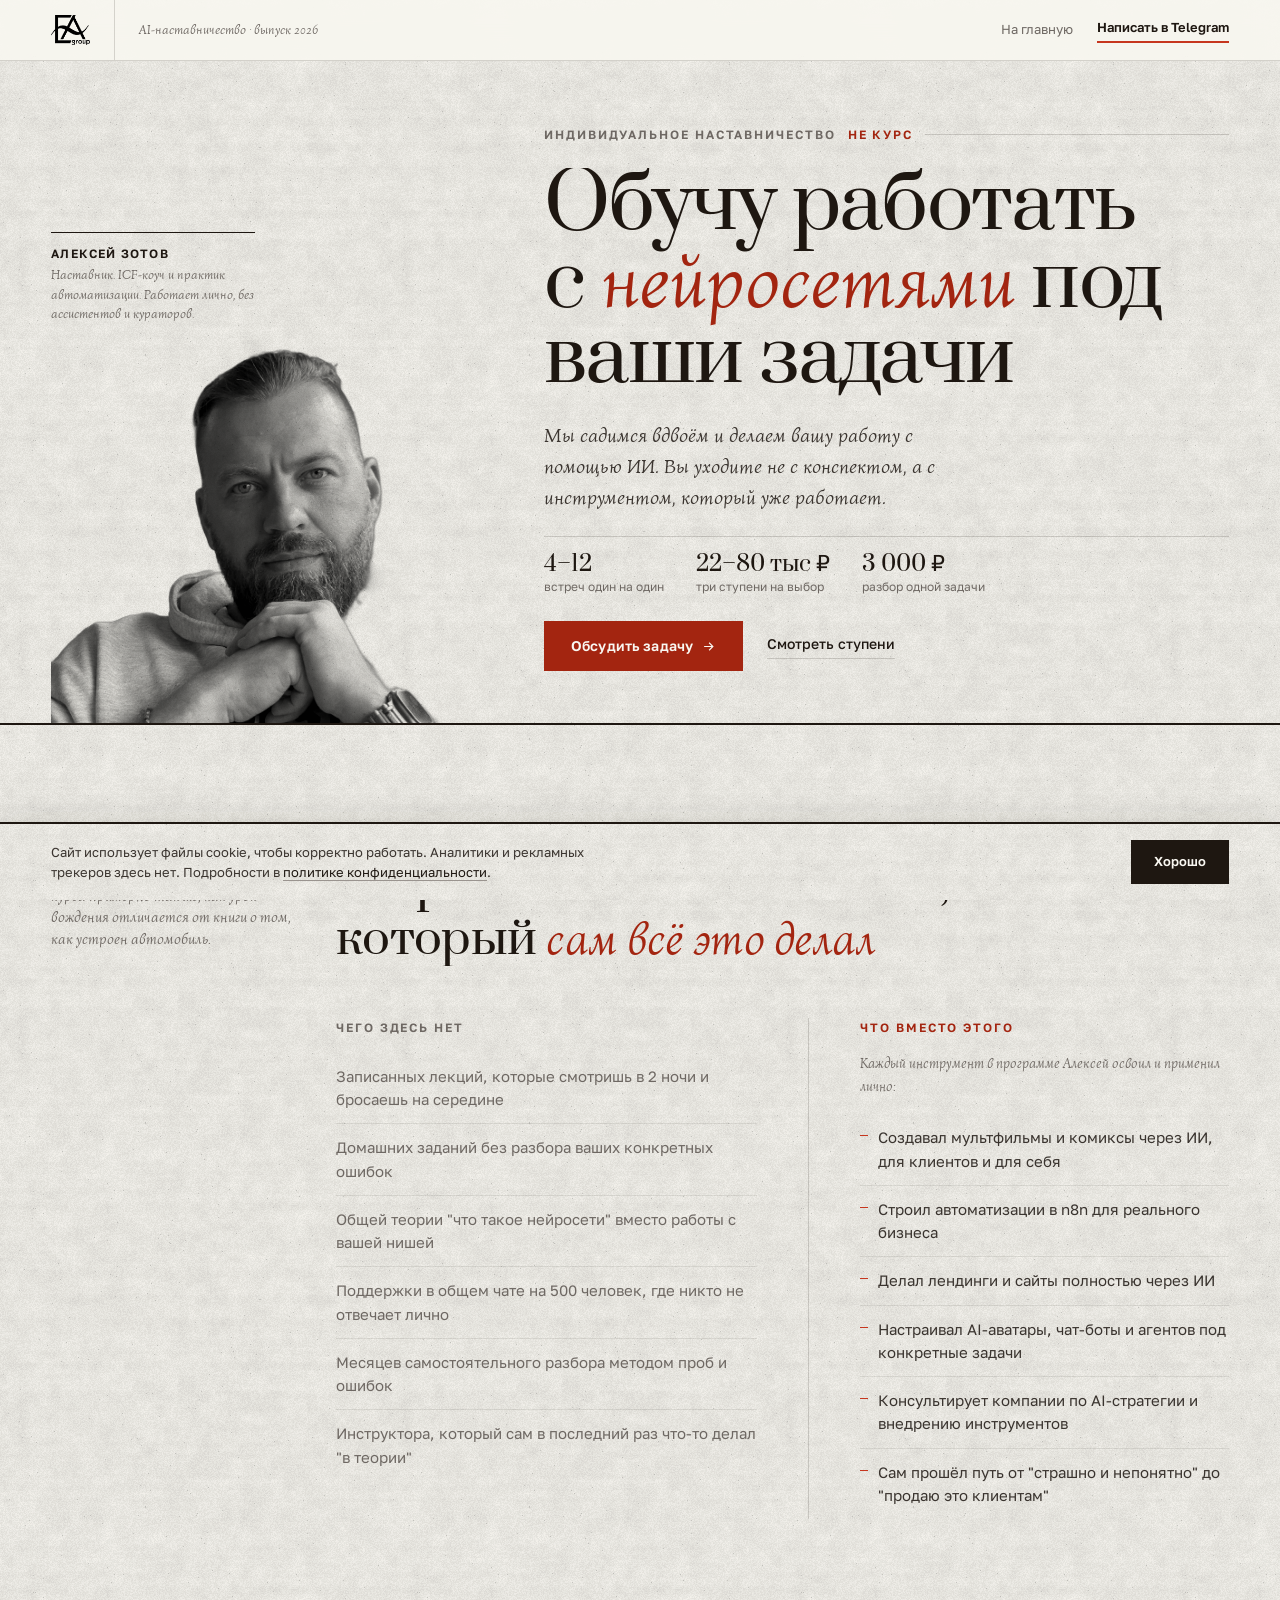
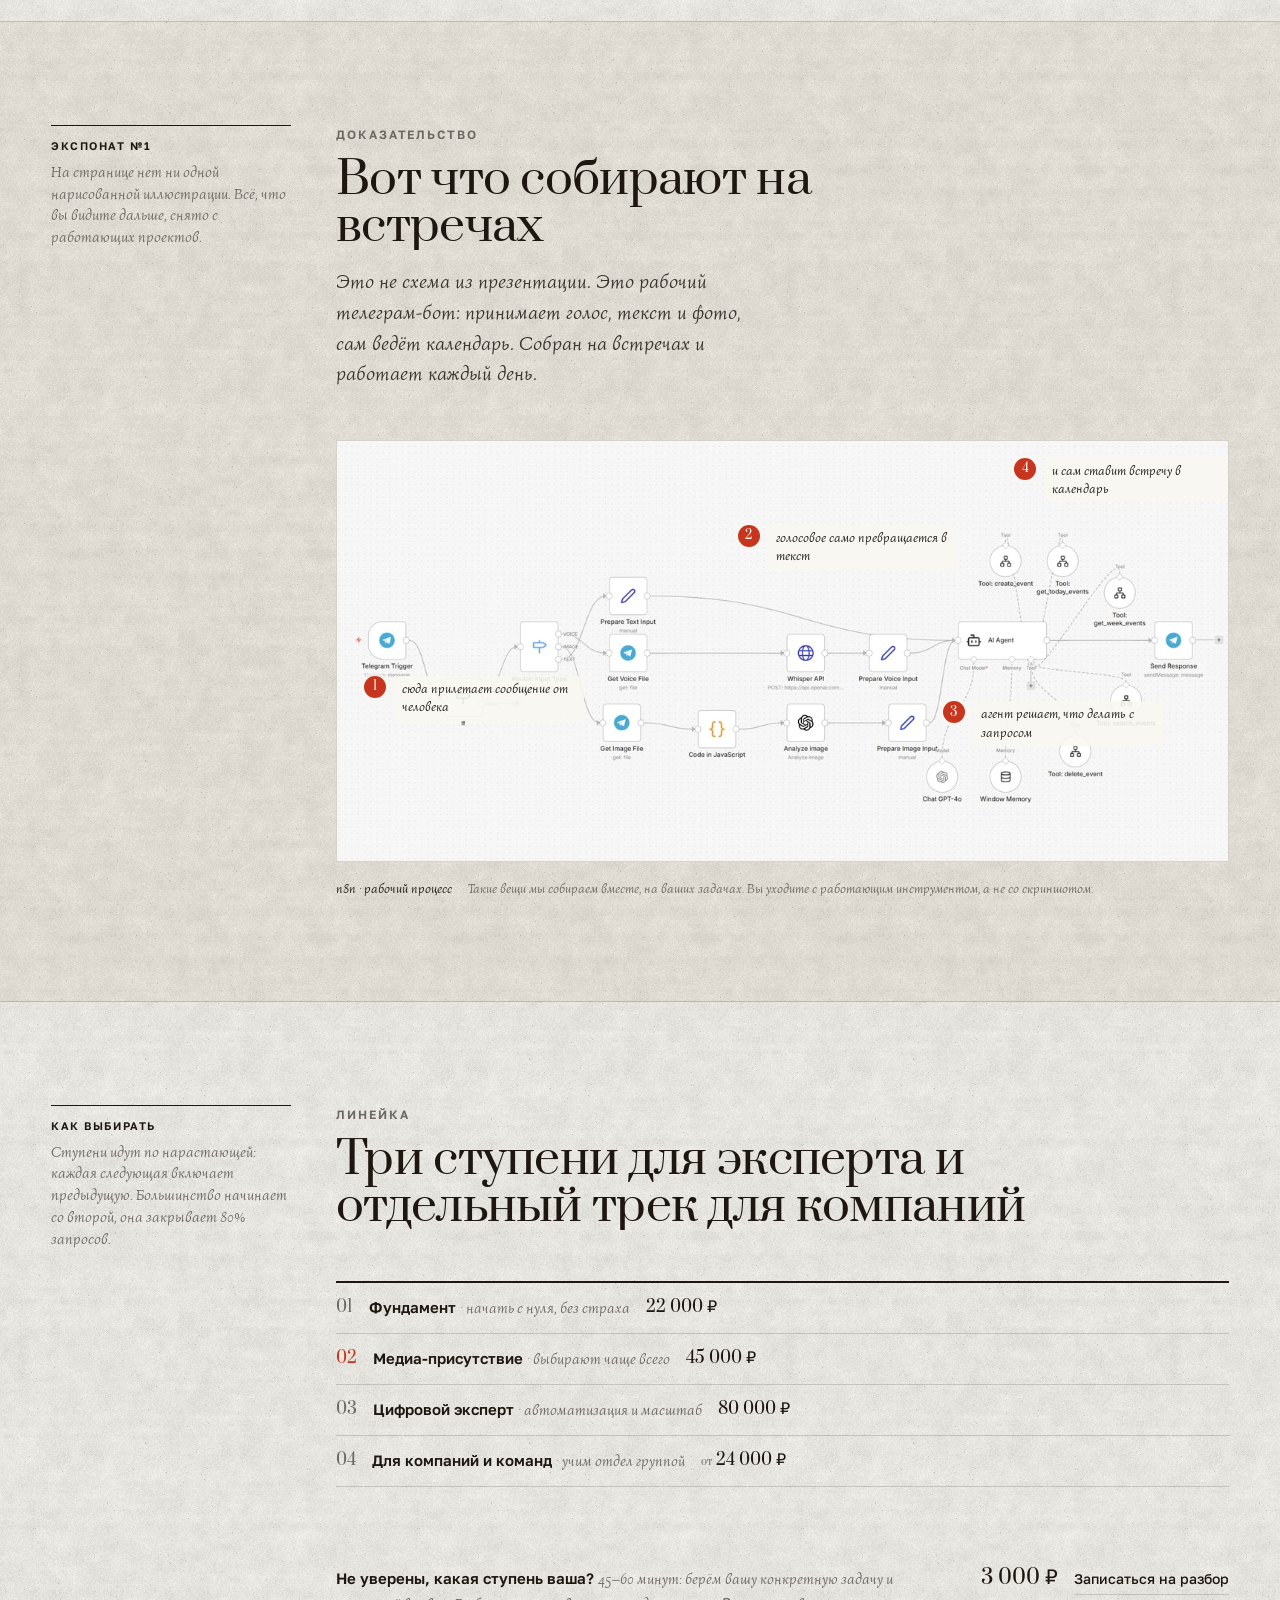
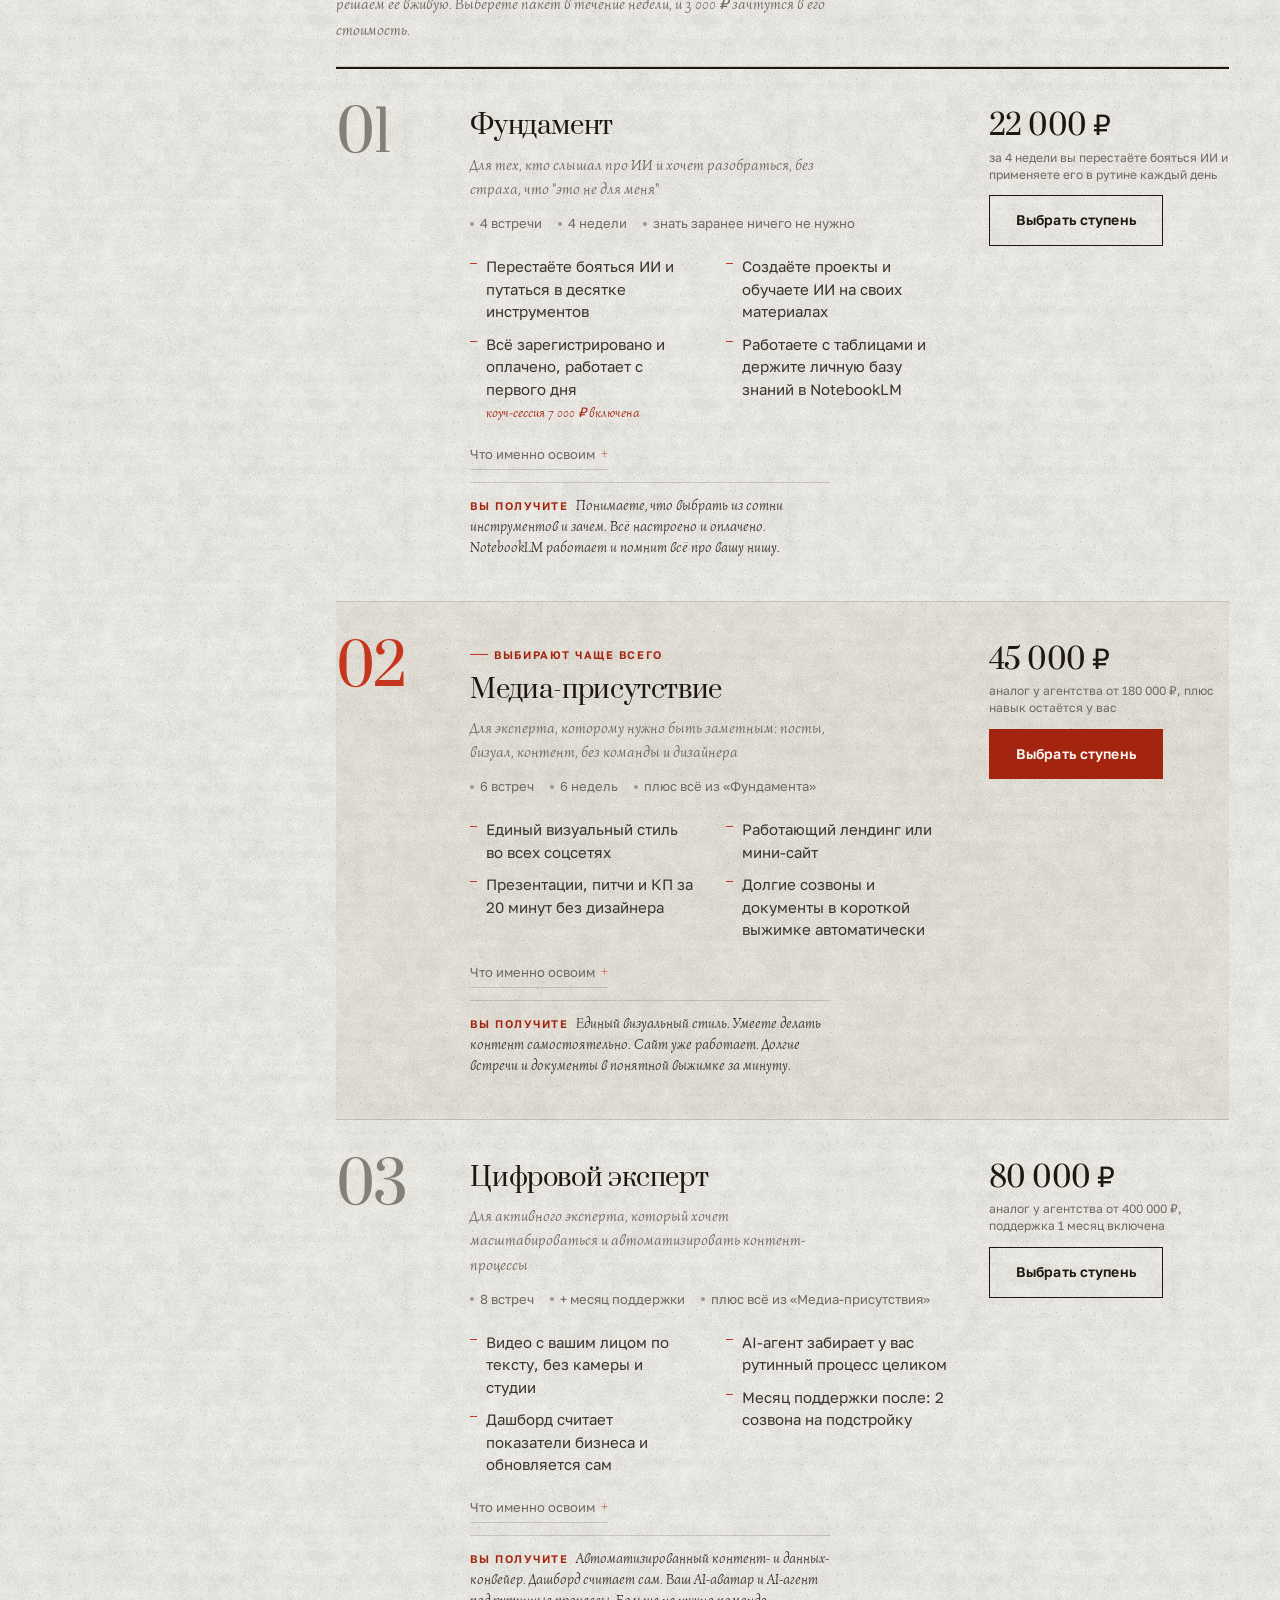
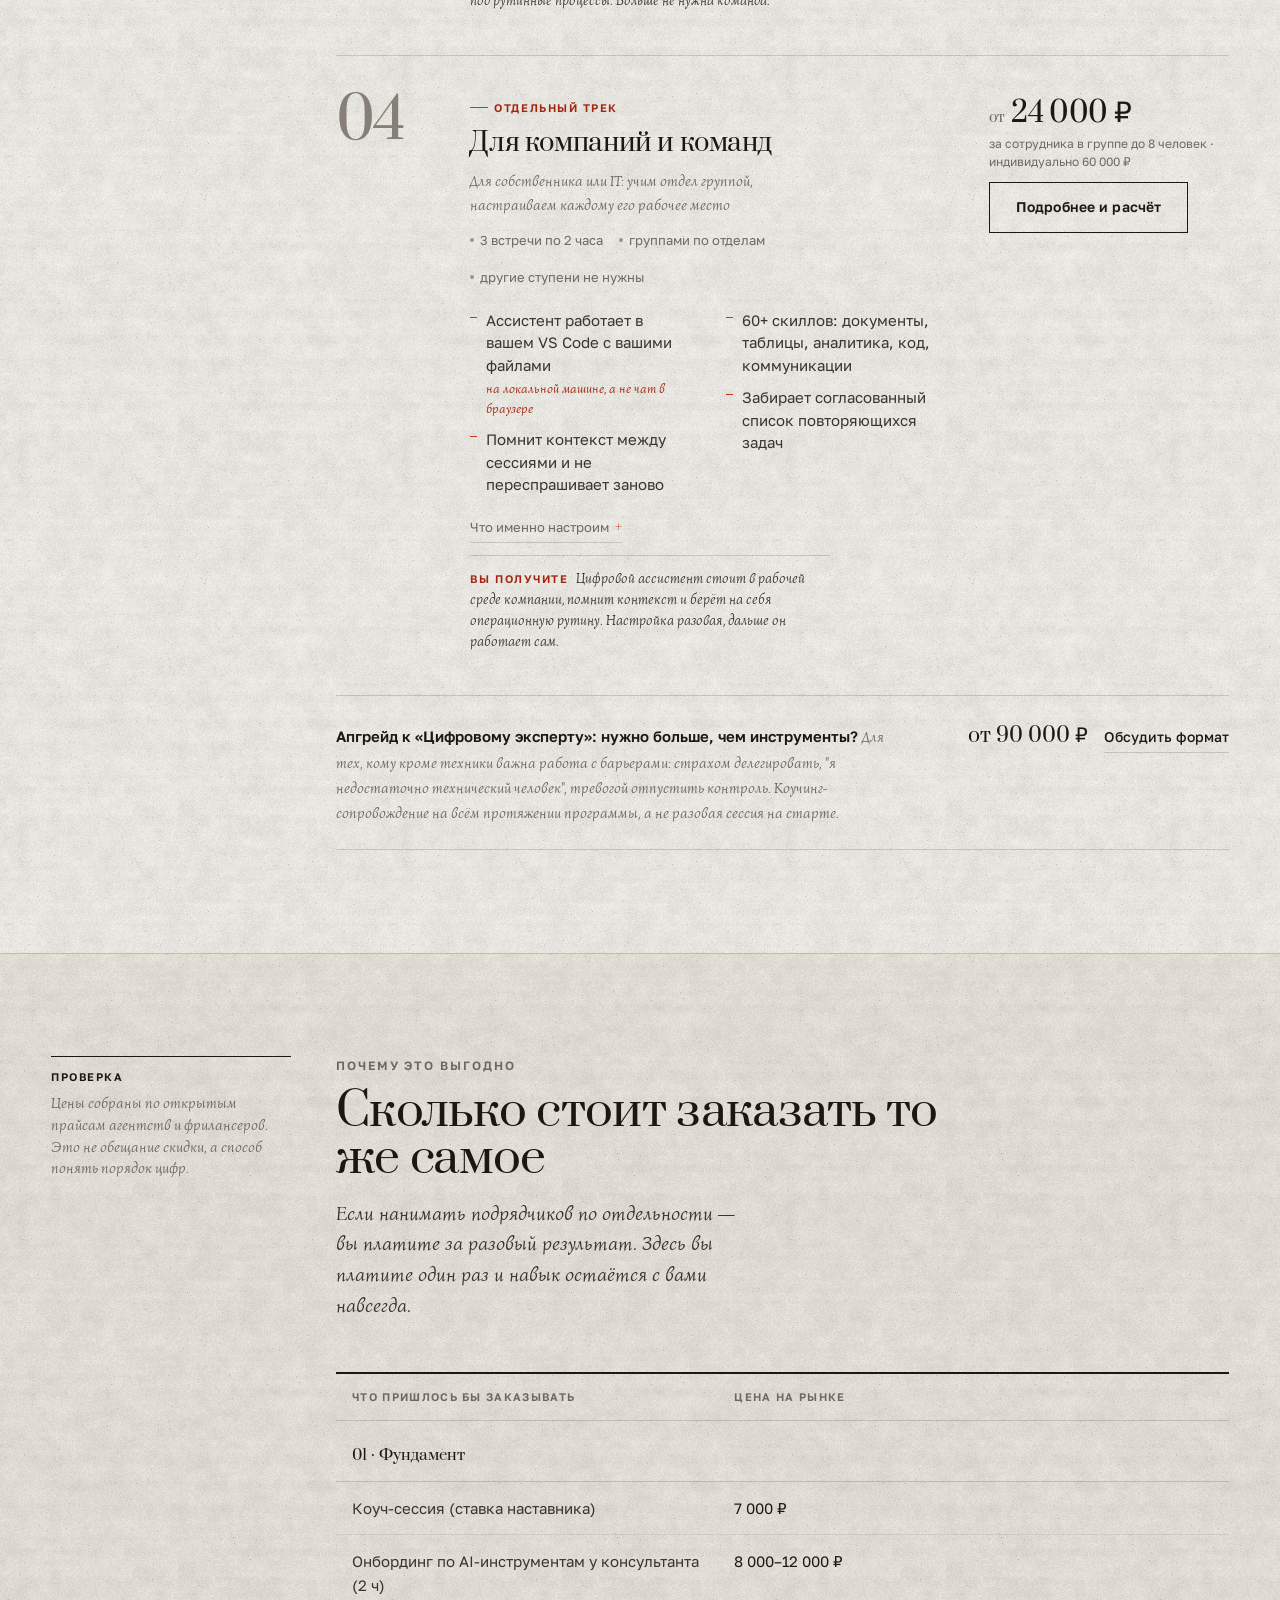
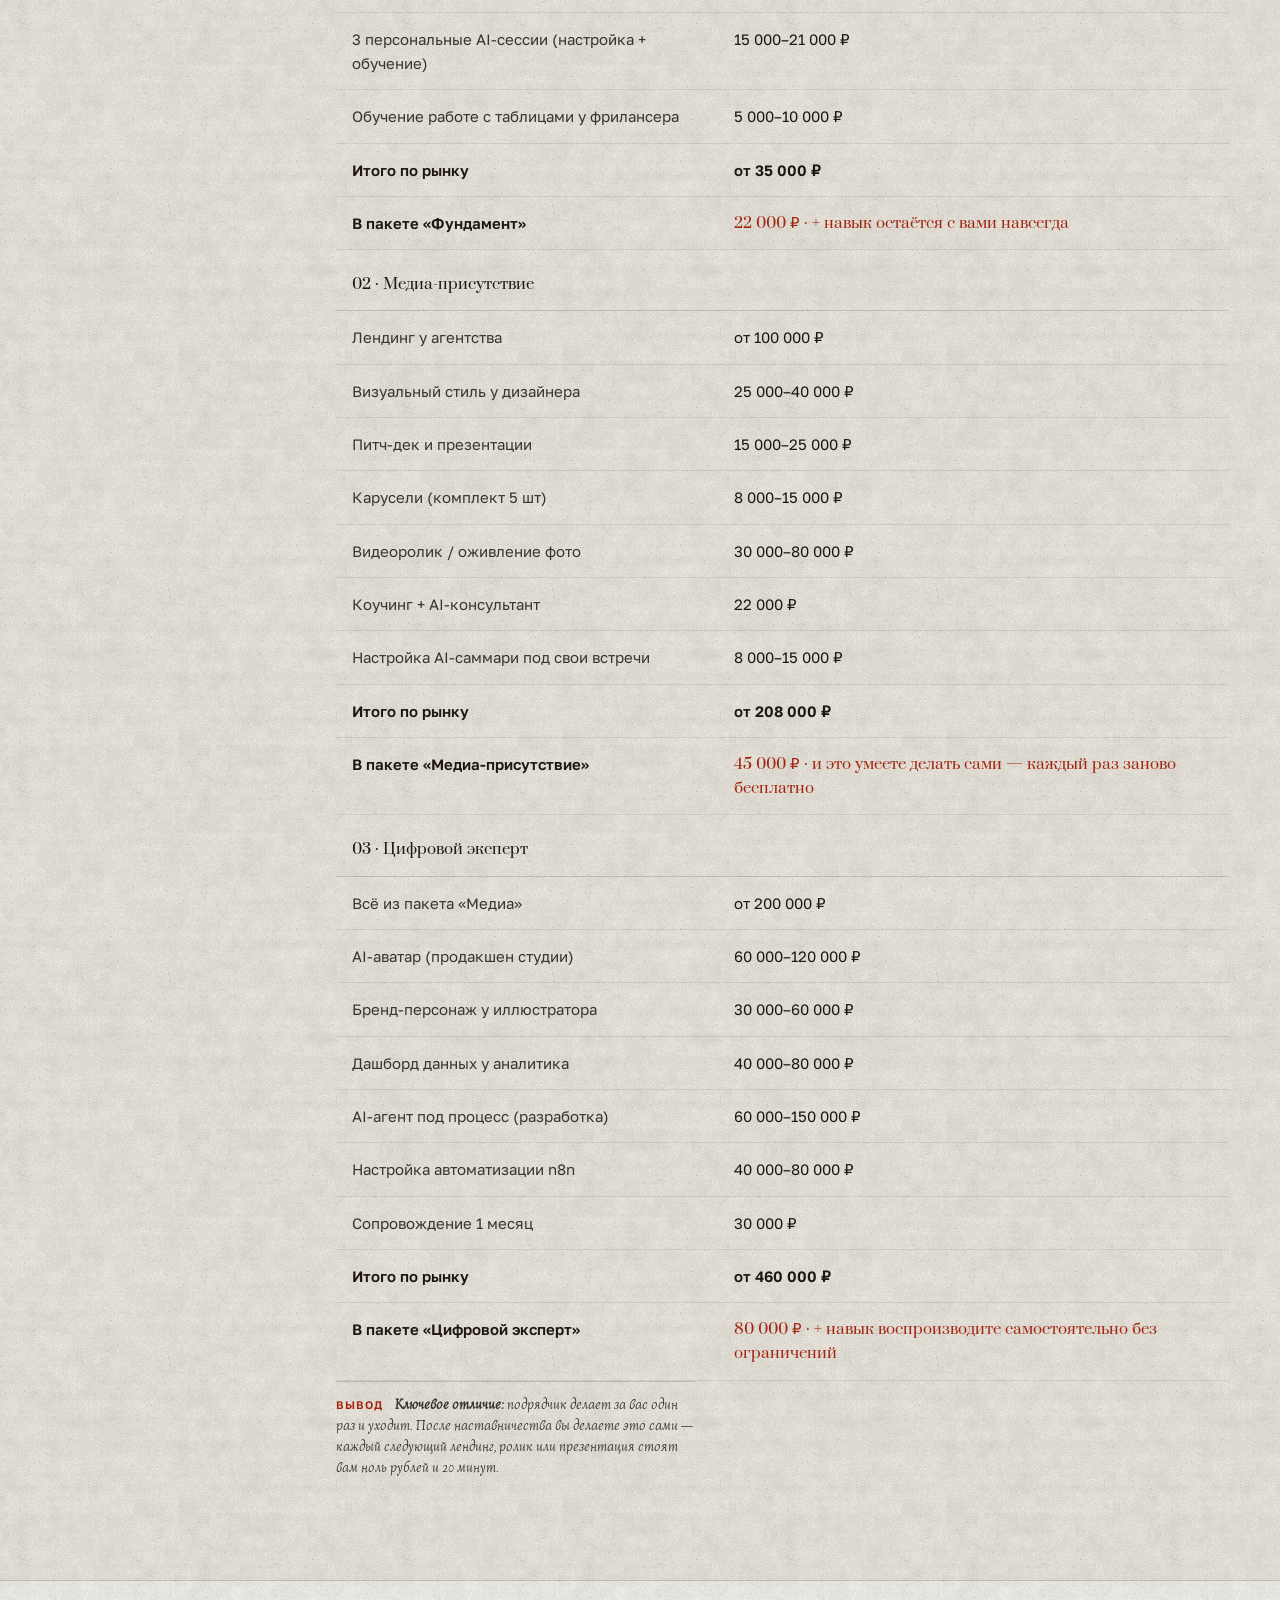
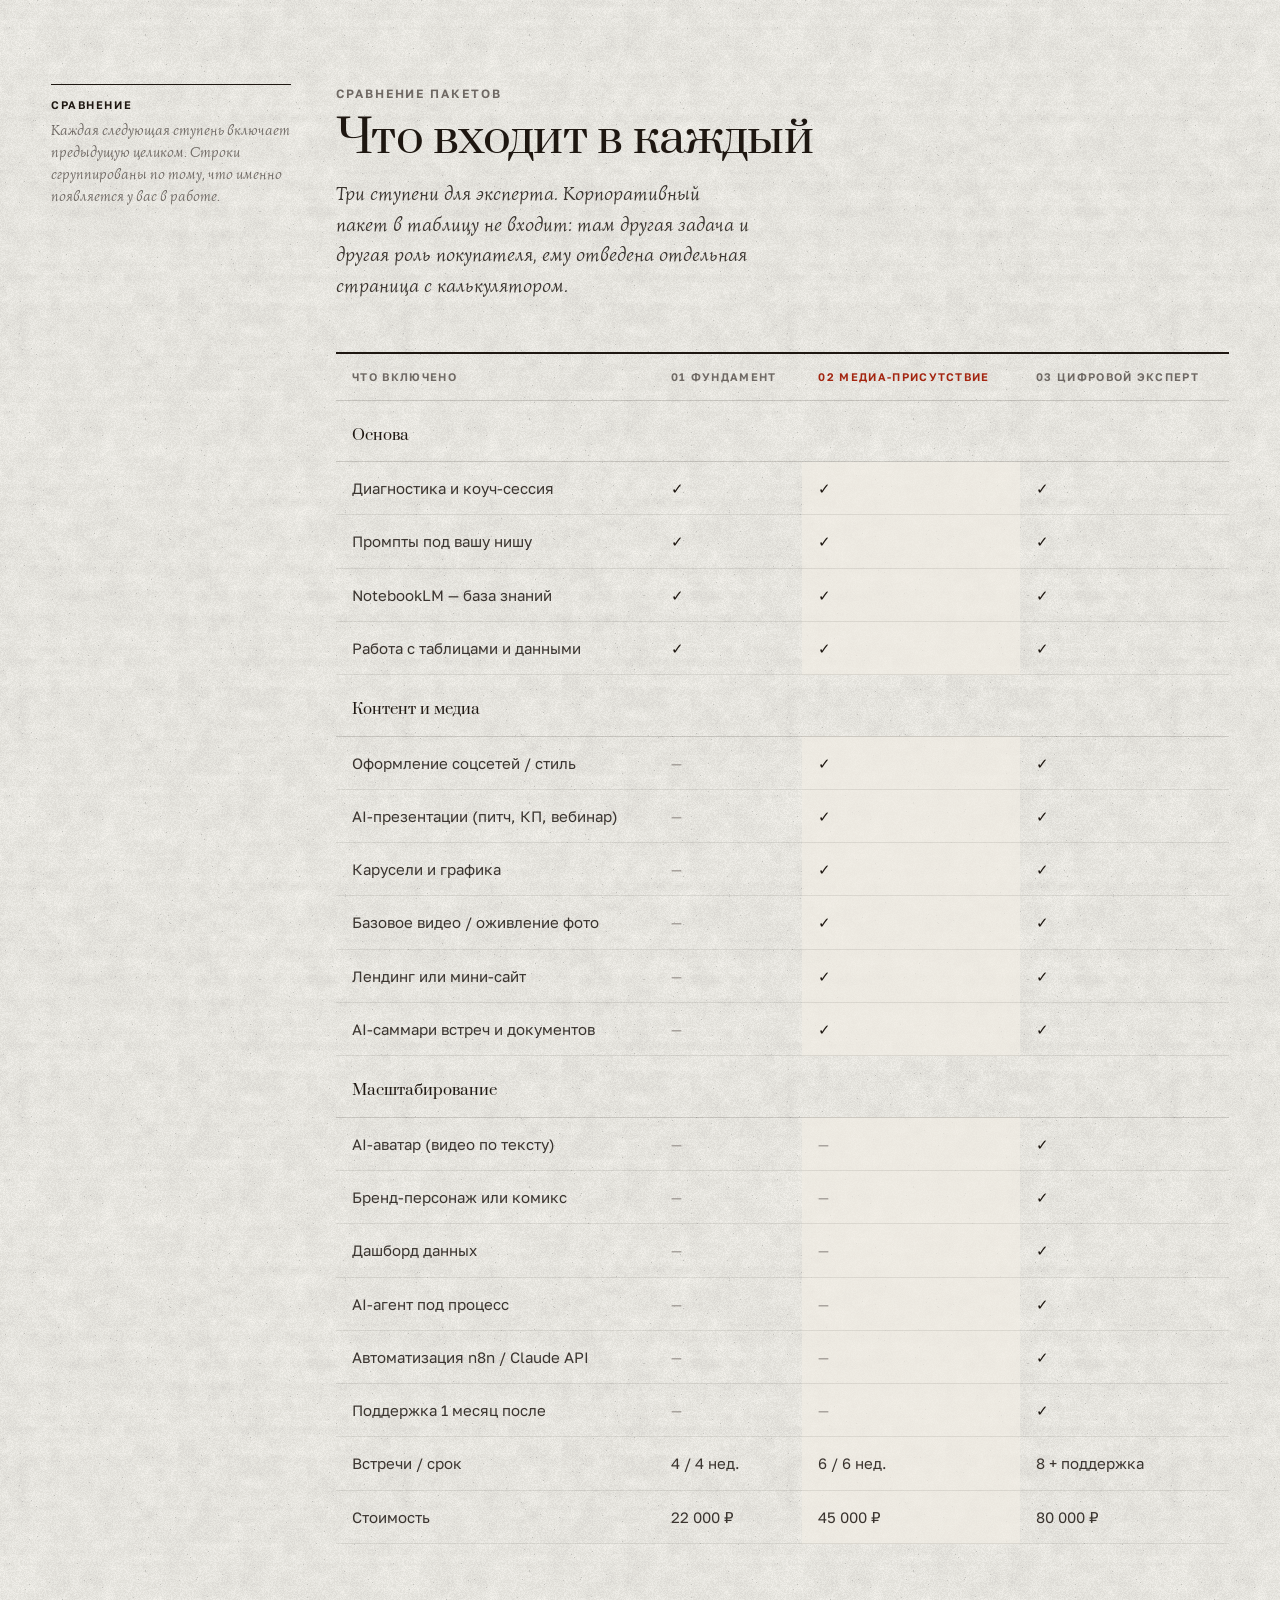
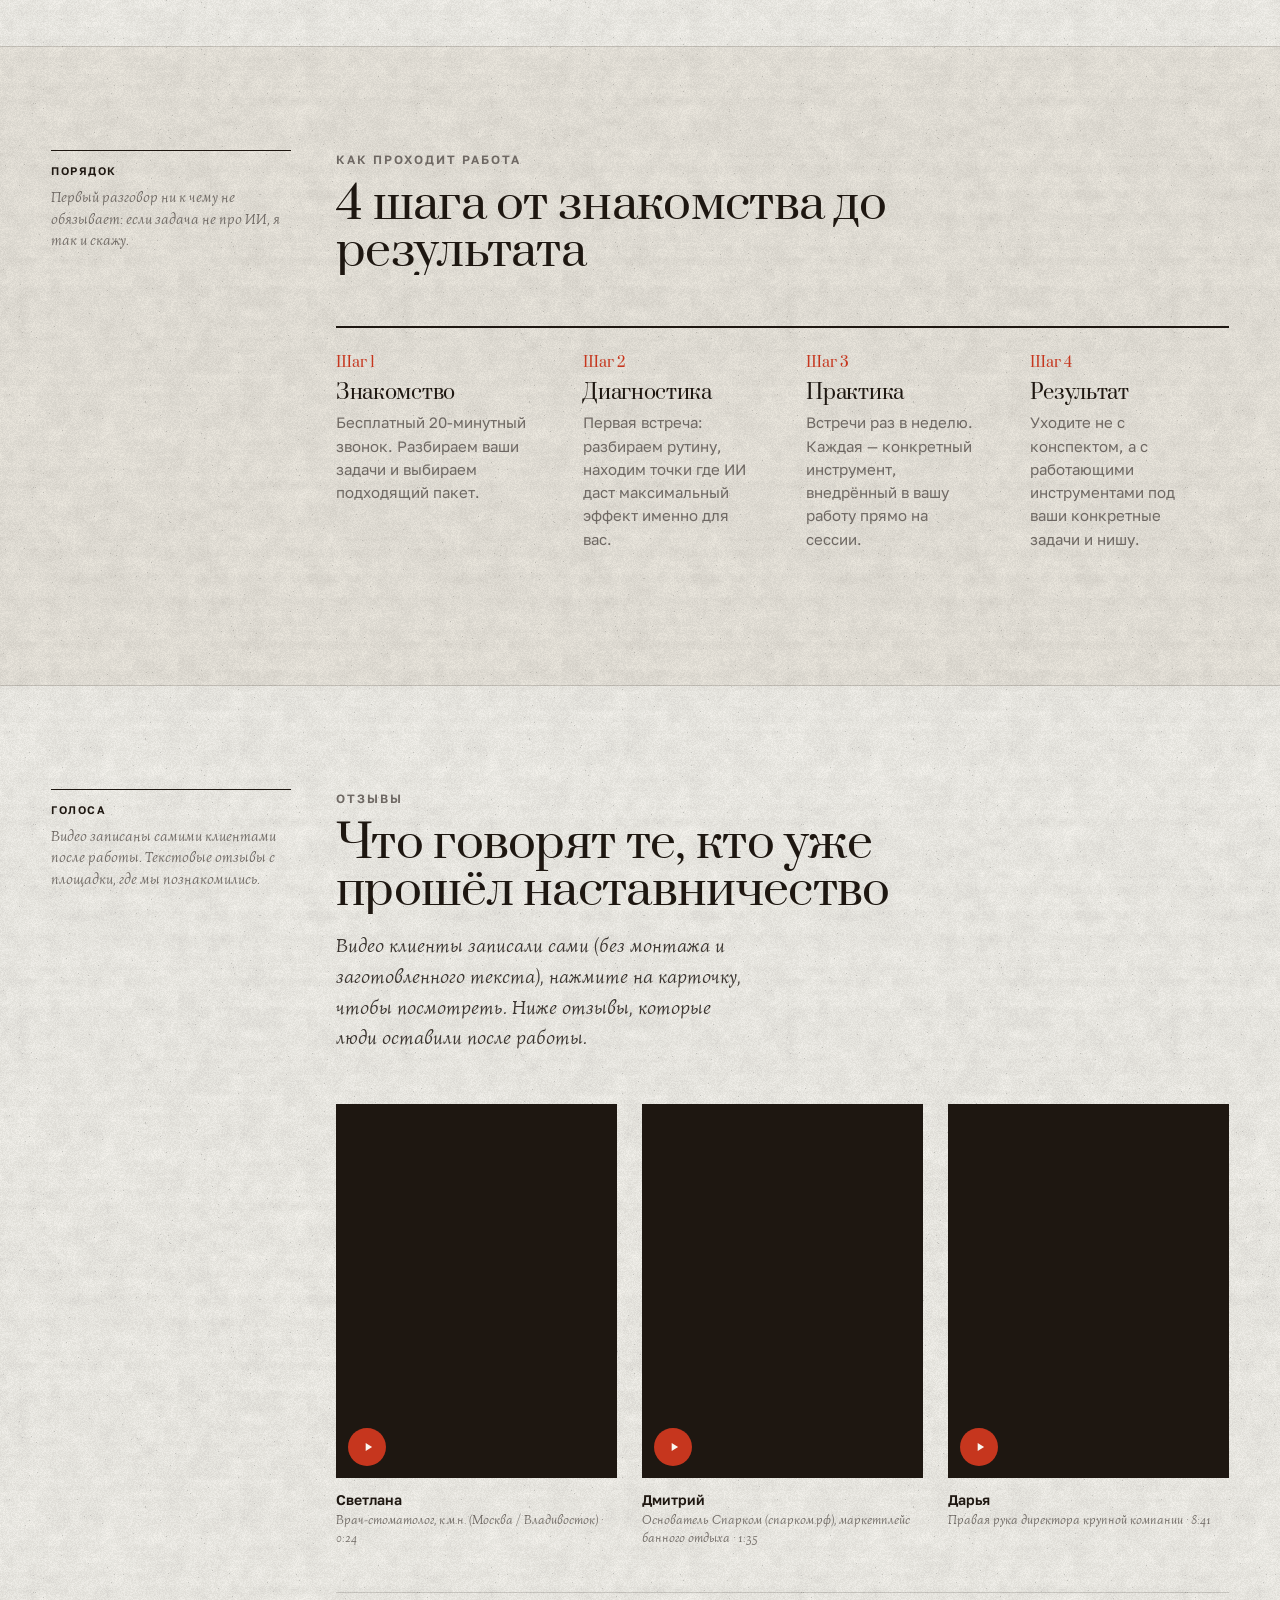
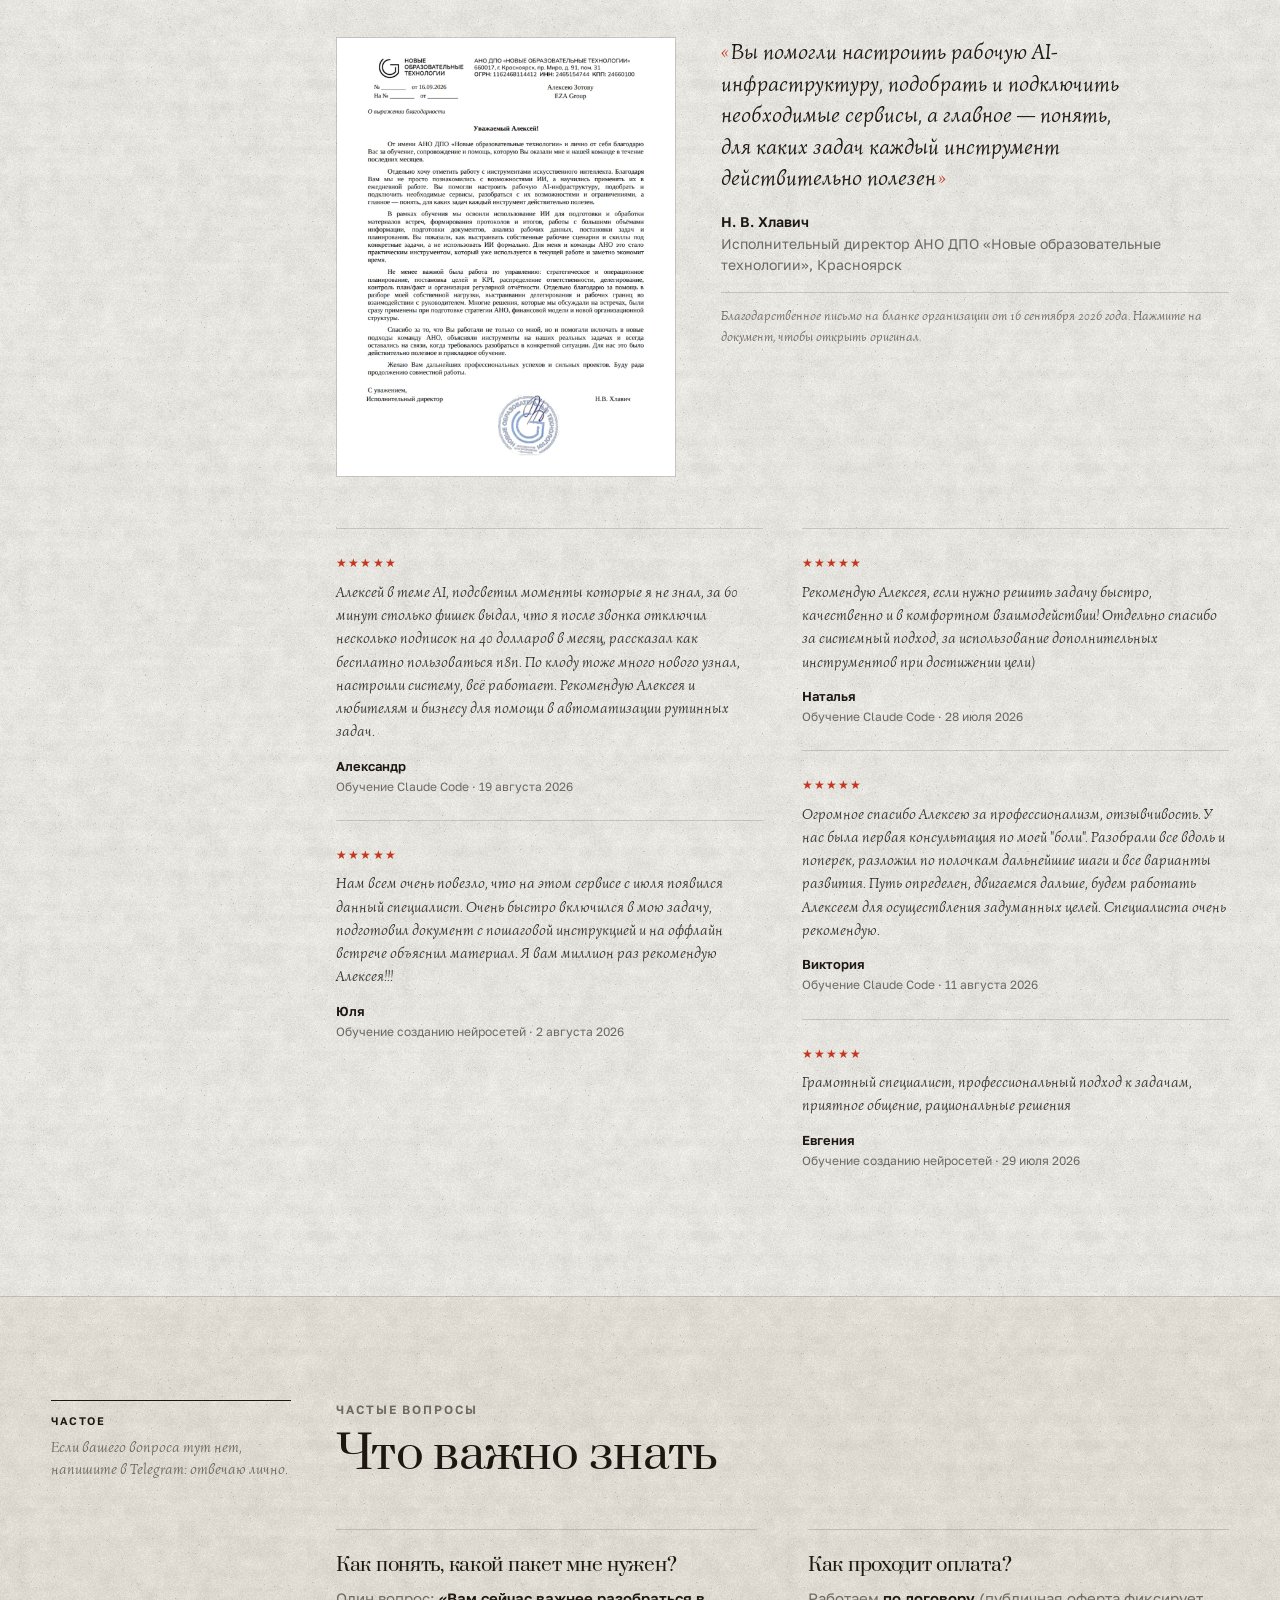
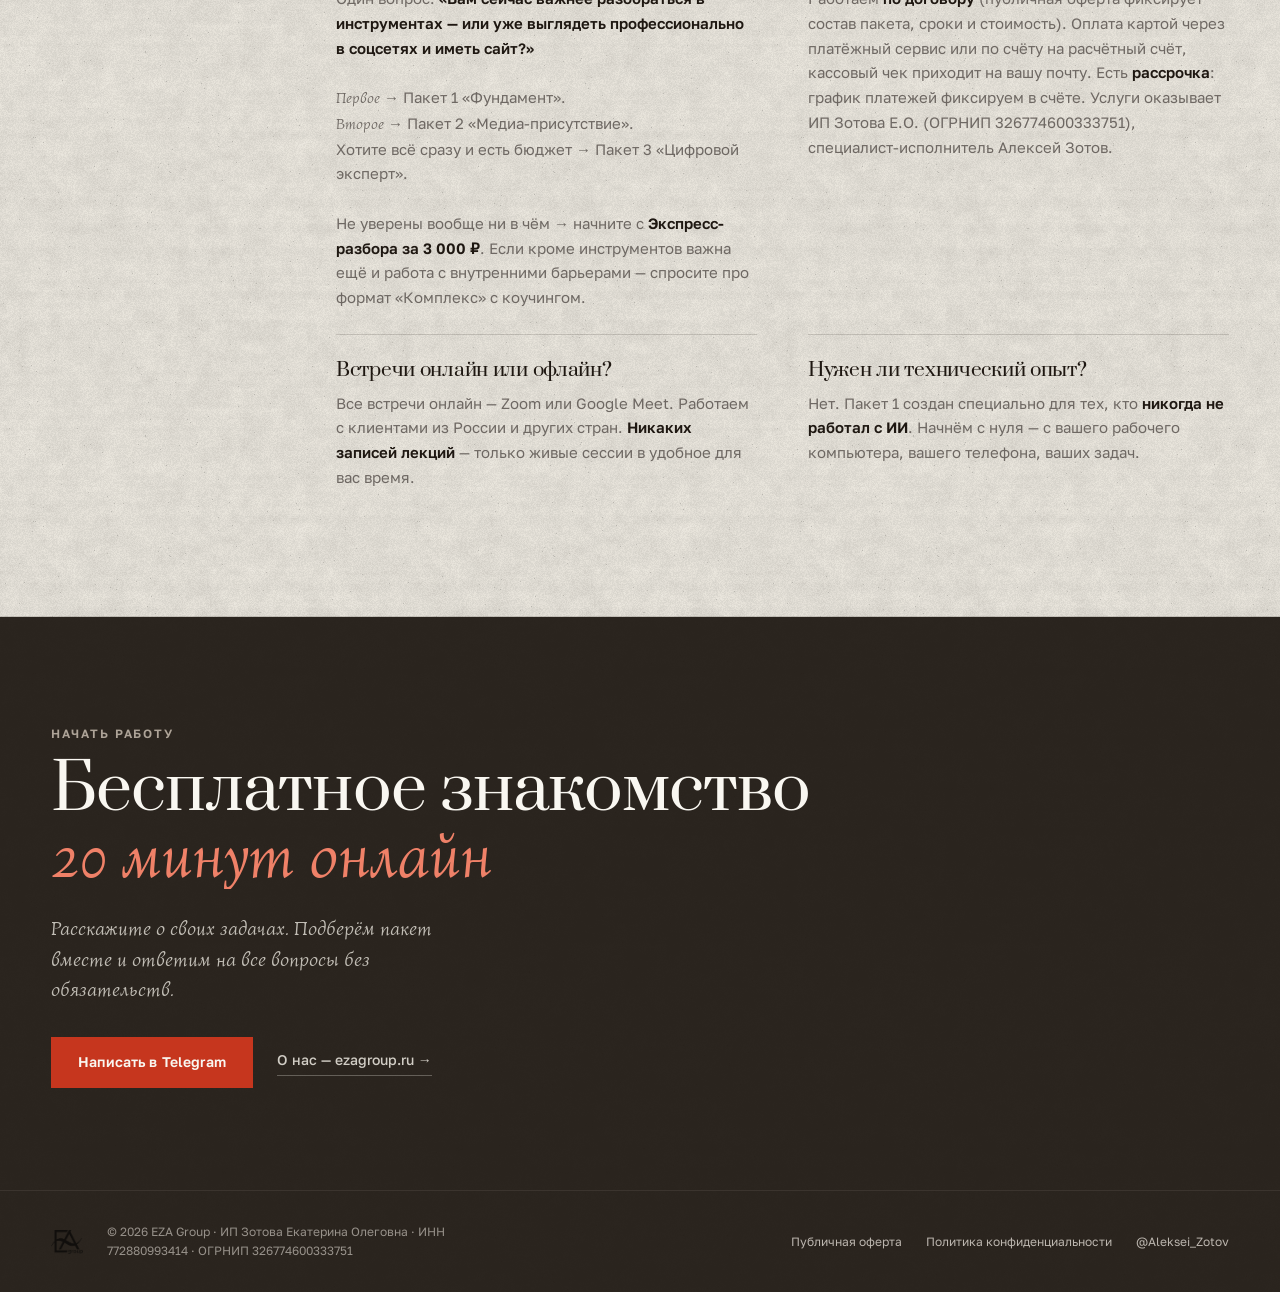
==== commit 37a5af1e: "Новое фото на главной и в наставничестве Co-Authored-By: Claude Opus 5.5 <noreply@anthropic.com>" ====
--- a/ai-mentoring.html
+++ b/ai-mentoring.html
@@ -46,7 +46,7 @@
 <section class="opener">
   <div class="opener-in">
     <figure class="portrait">
-      <img src="assets/portrait-cut.webp" alt="Алексей Зотов" width="1100" height="1226">
+      <img src="assets/portrait-cut.webp" alt="Алексей Зотов" width="960" height="845">
       <div class="portrait-scrim"></div>
       <figcaption class="portrait-cap">
         <b>Алексей Зотов</b>
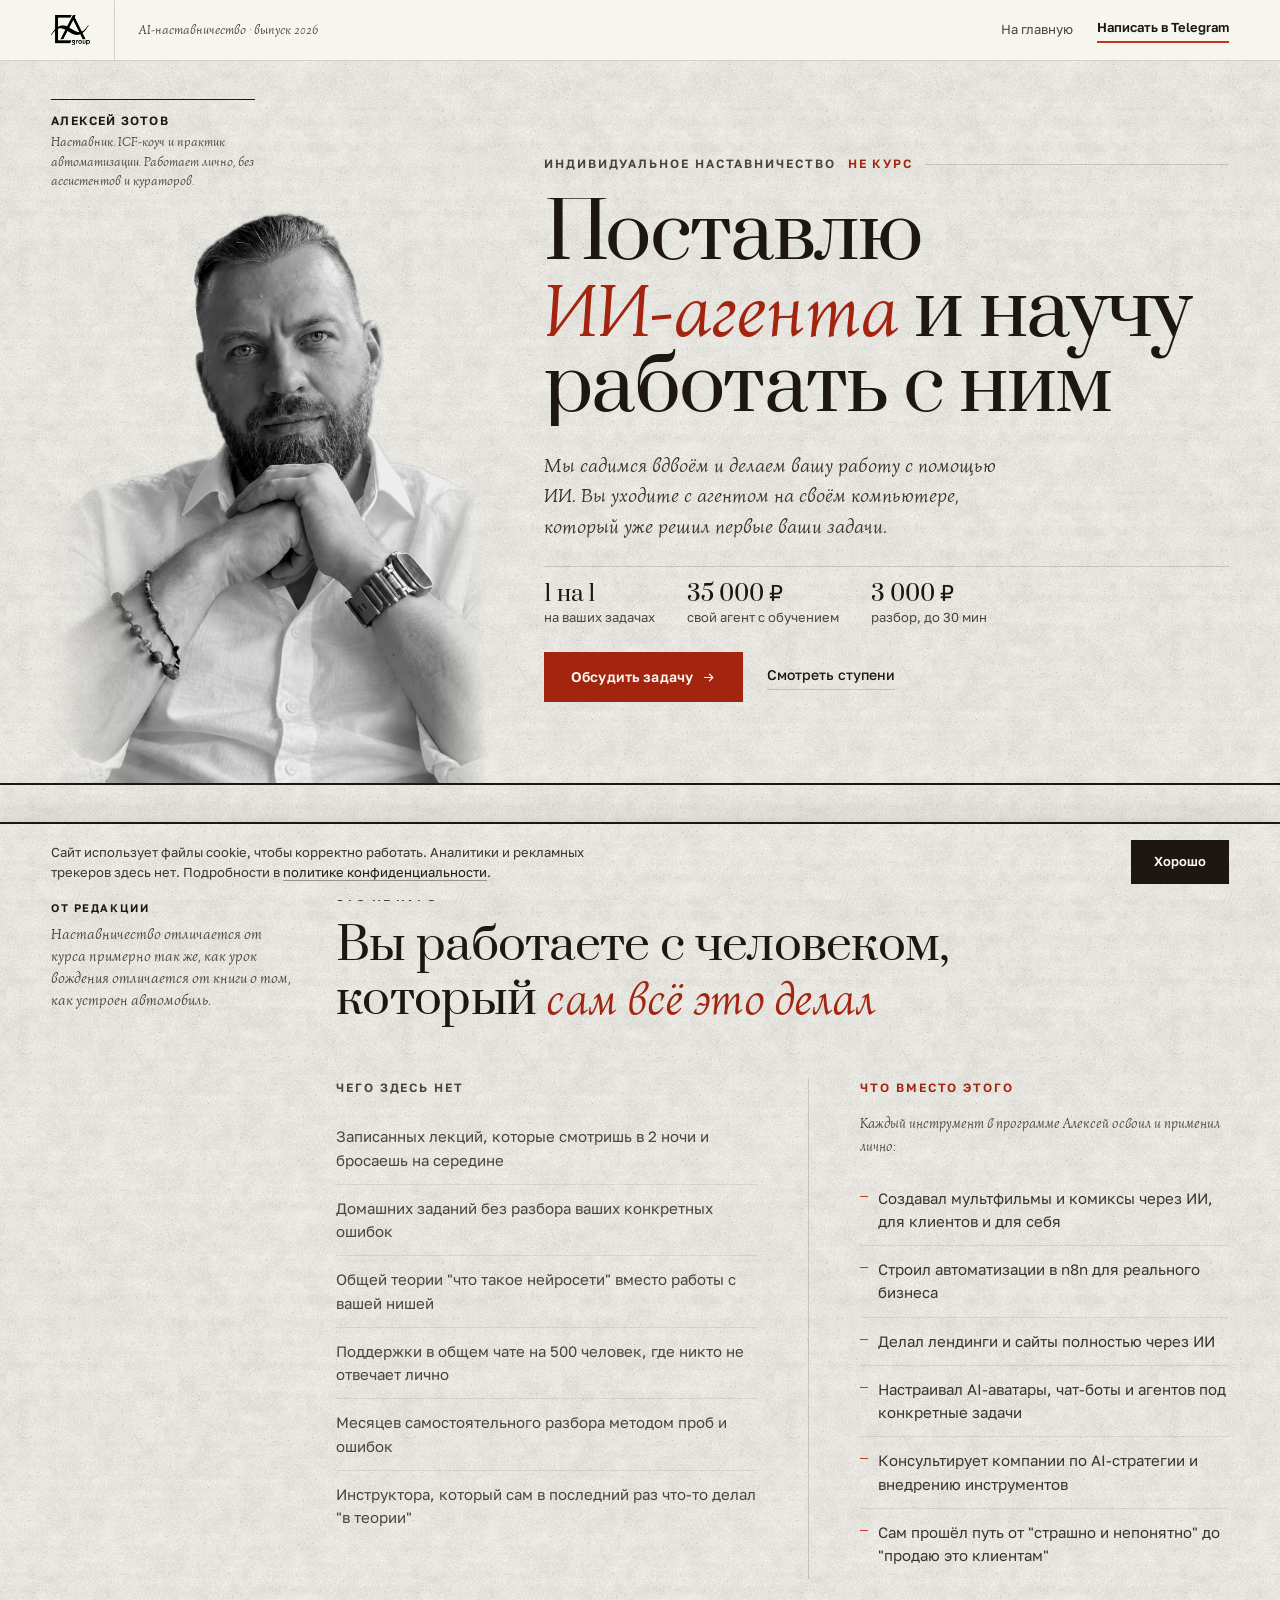
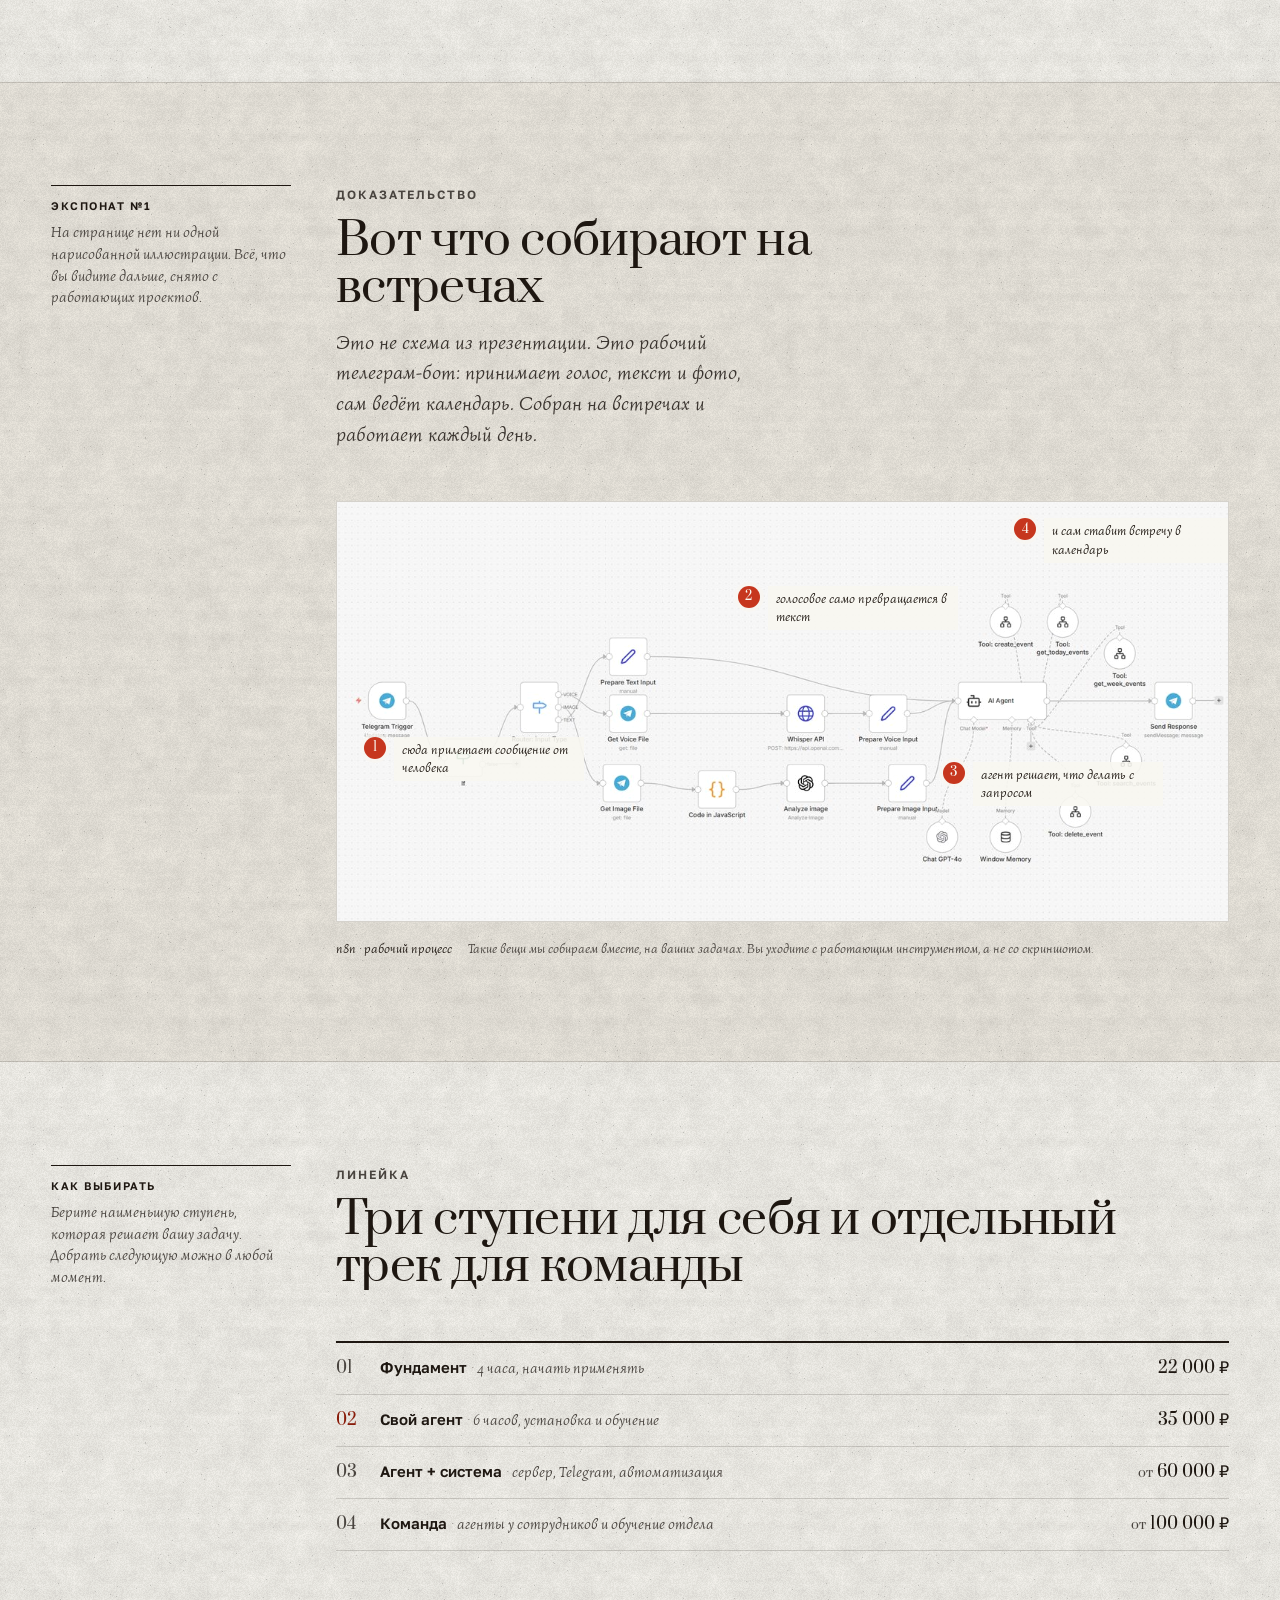
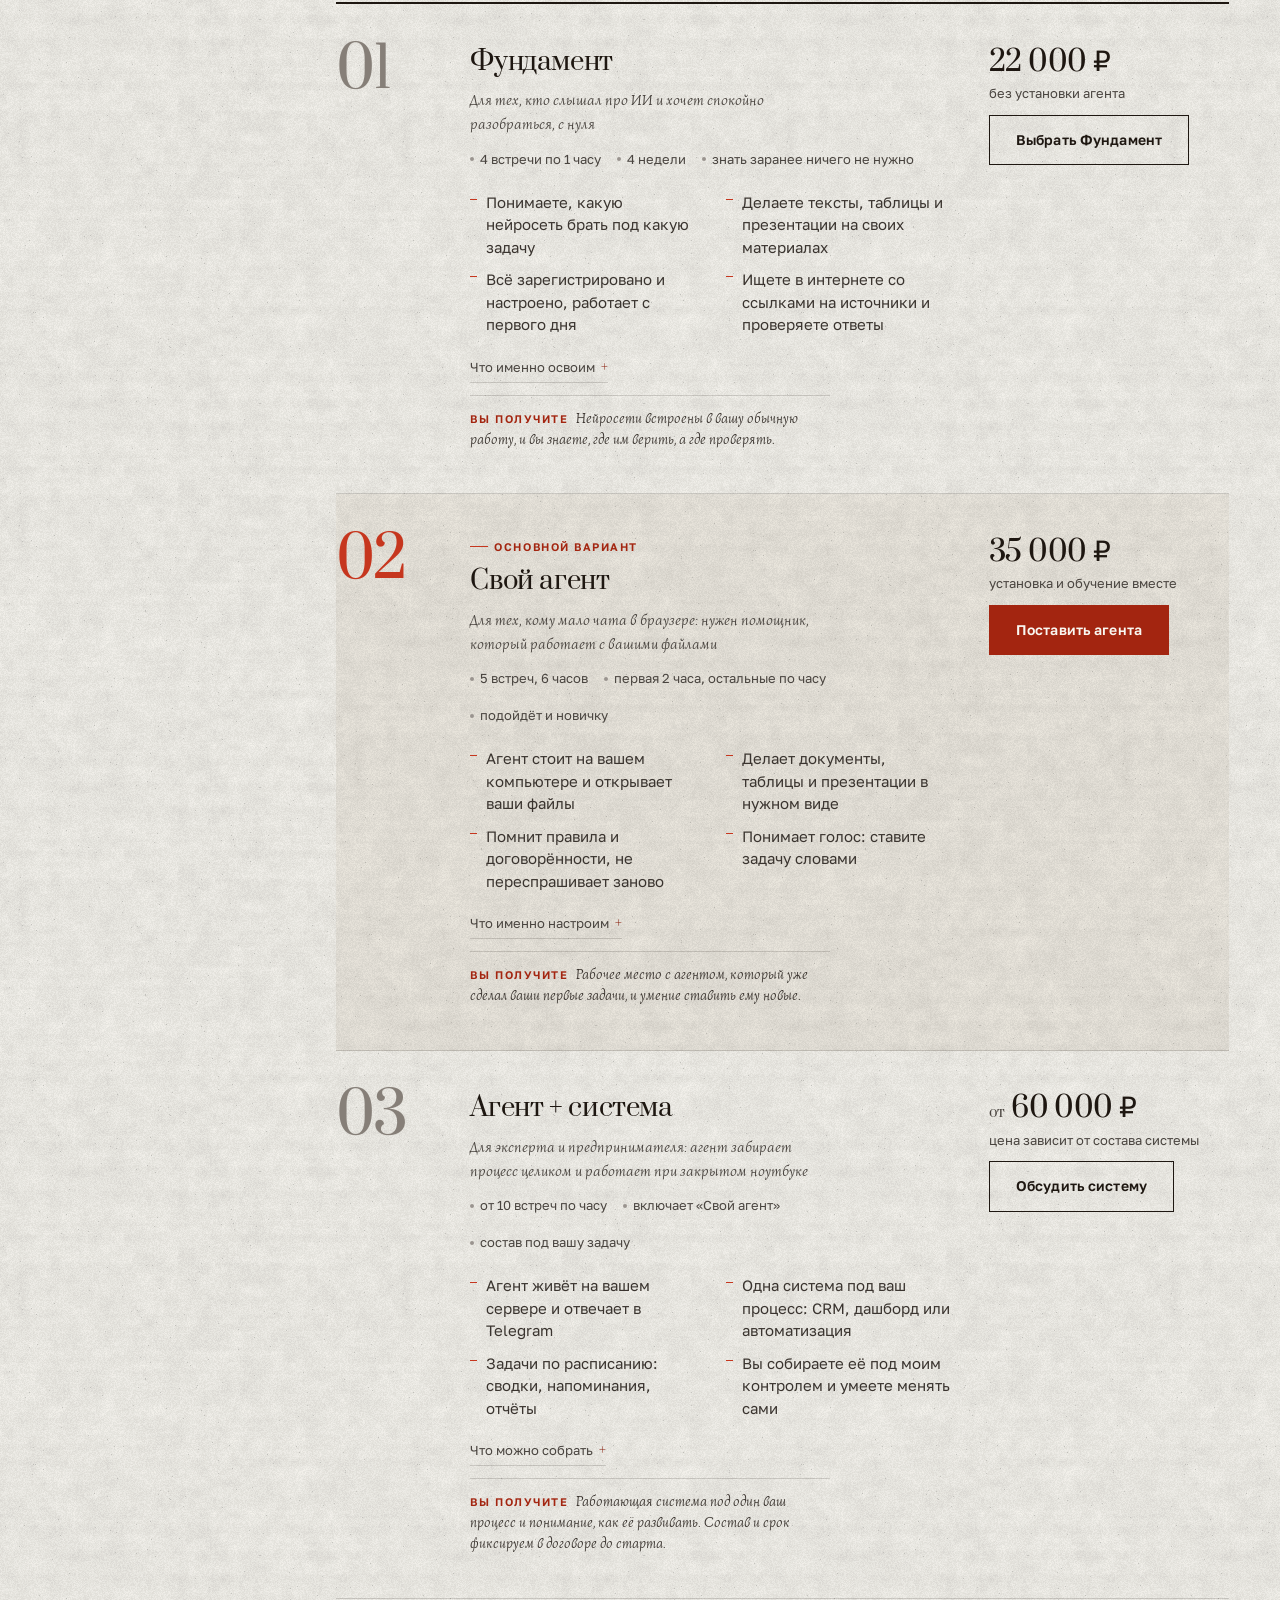
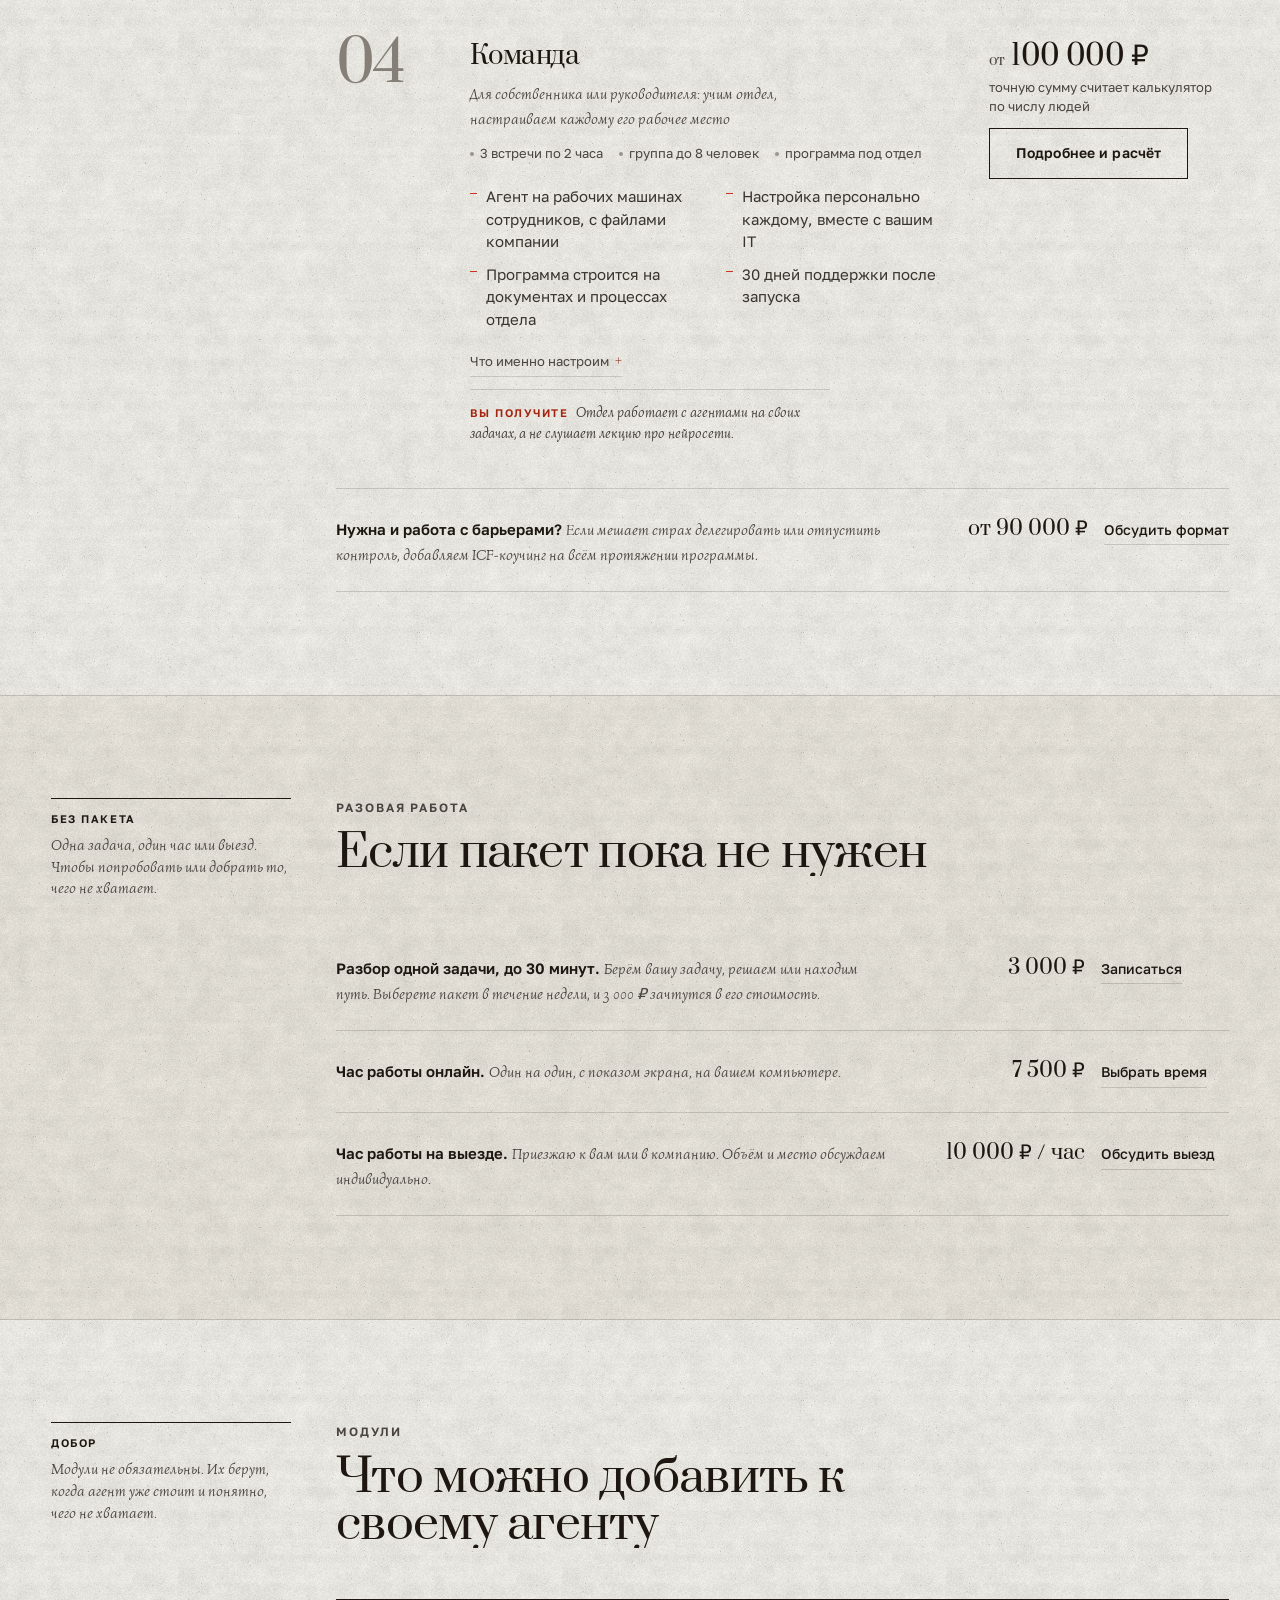
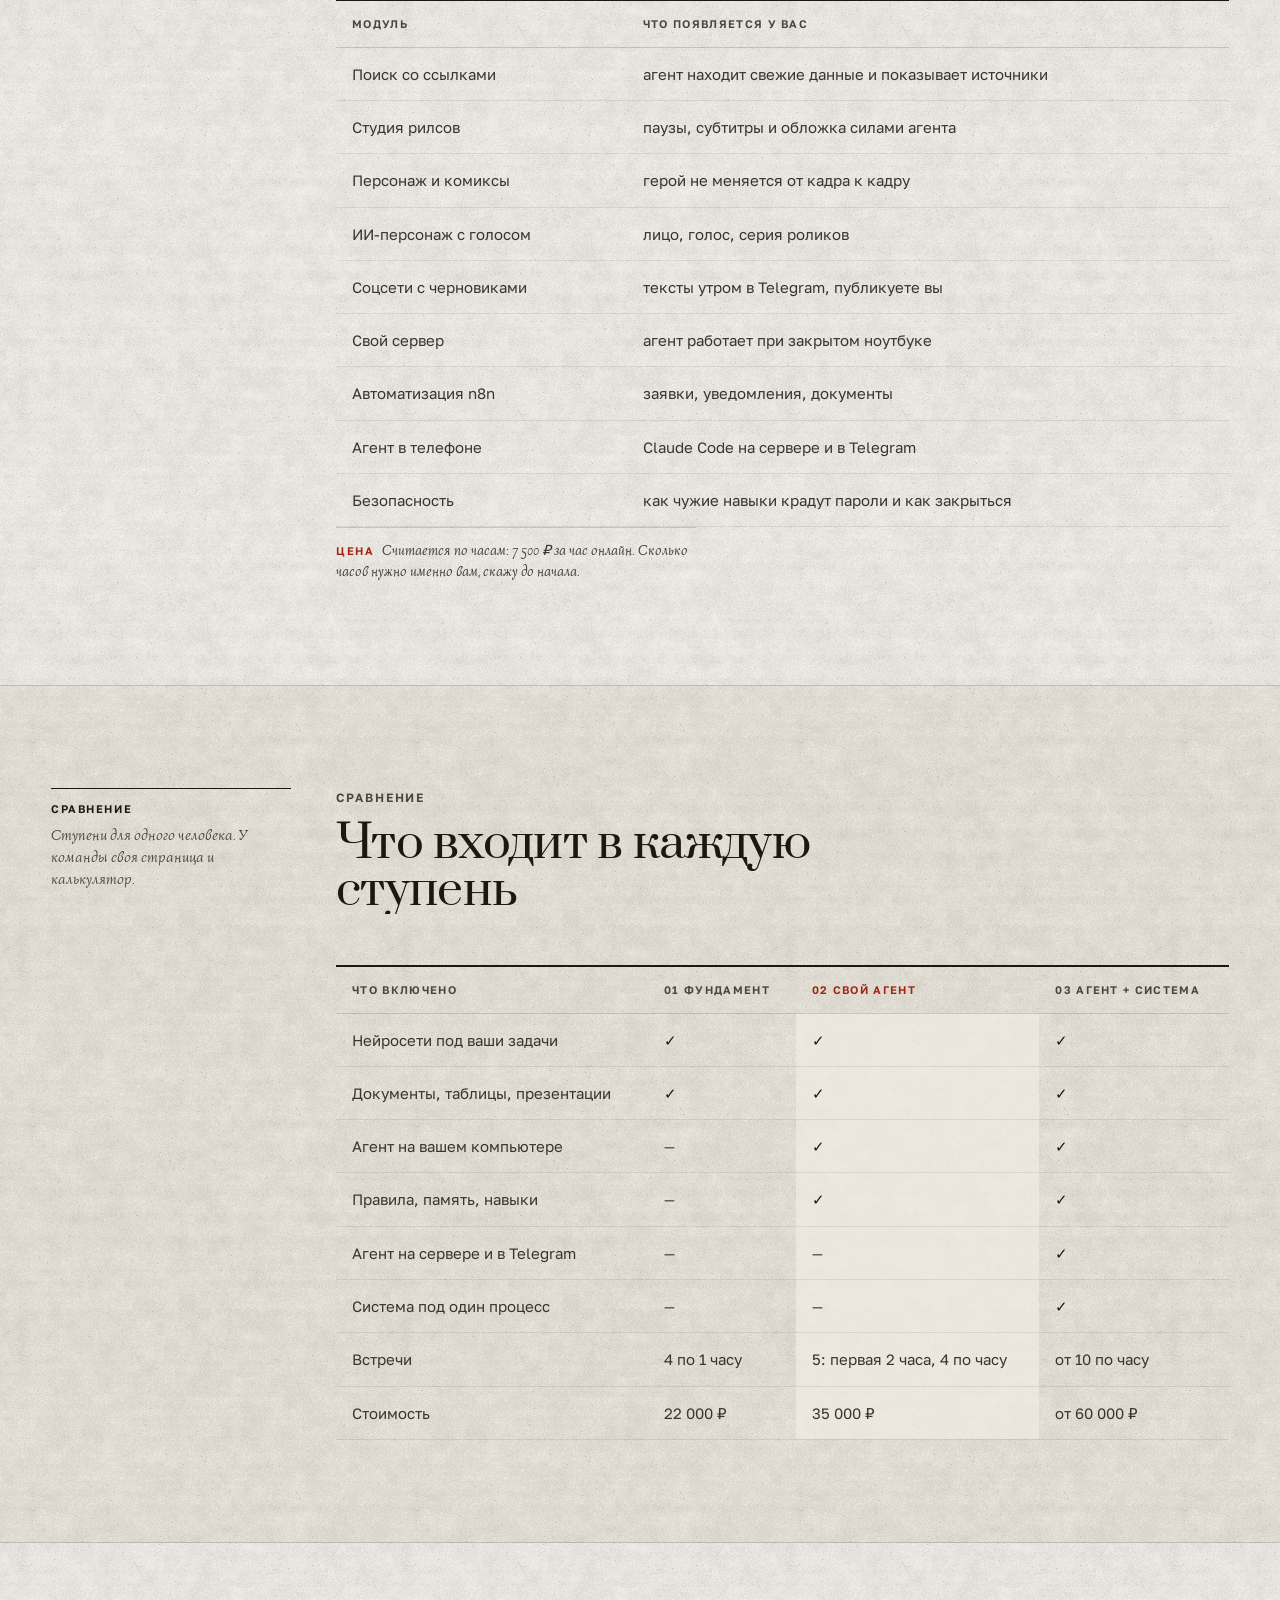
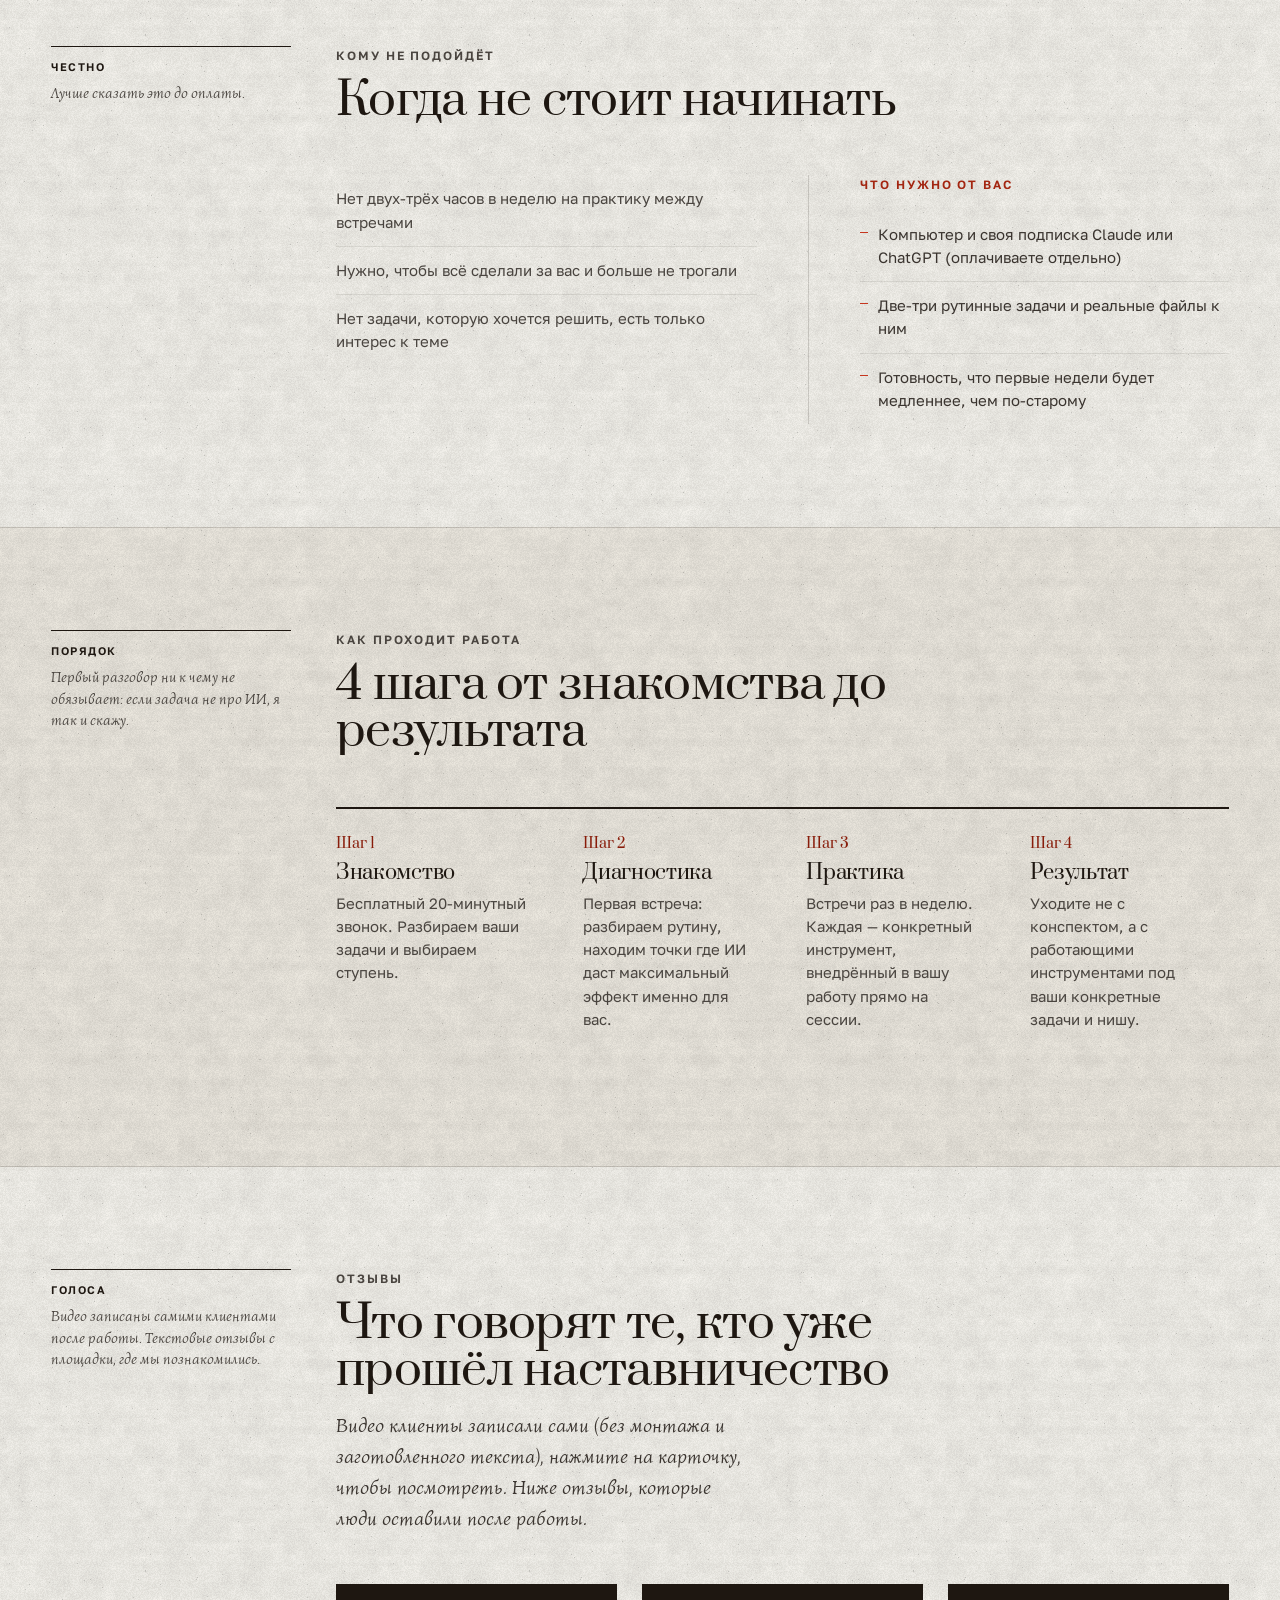
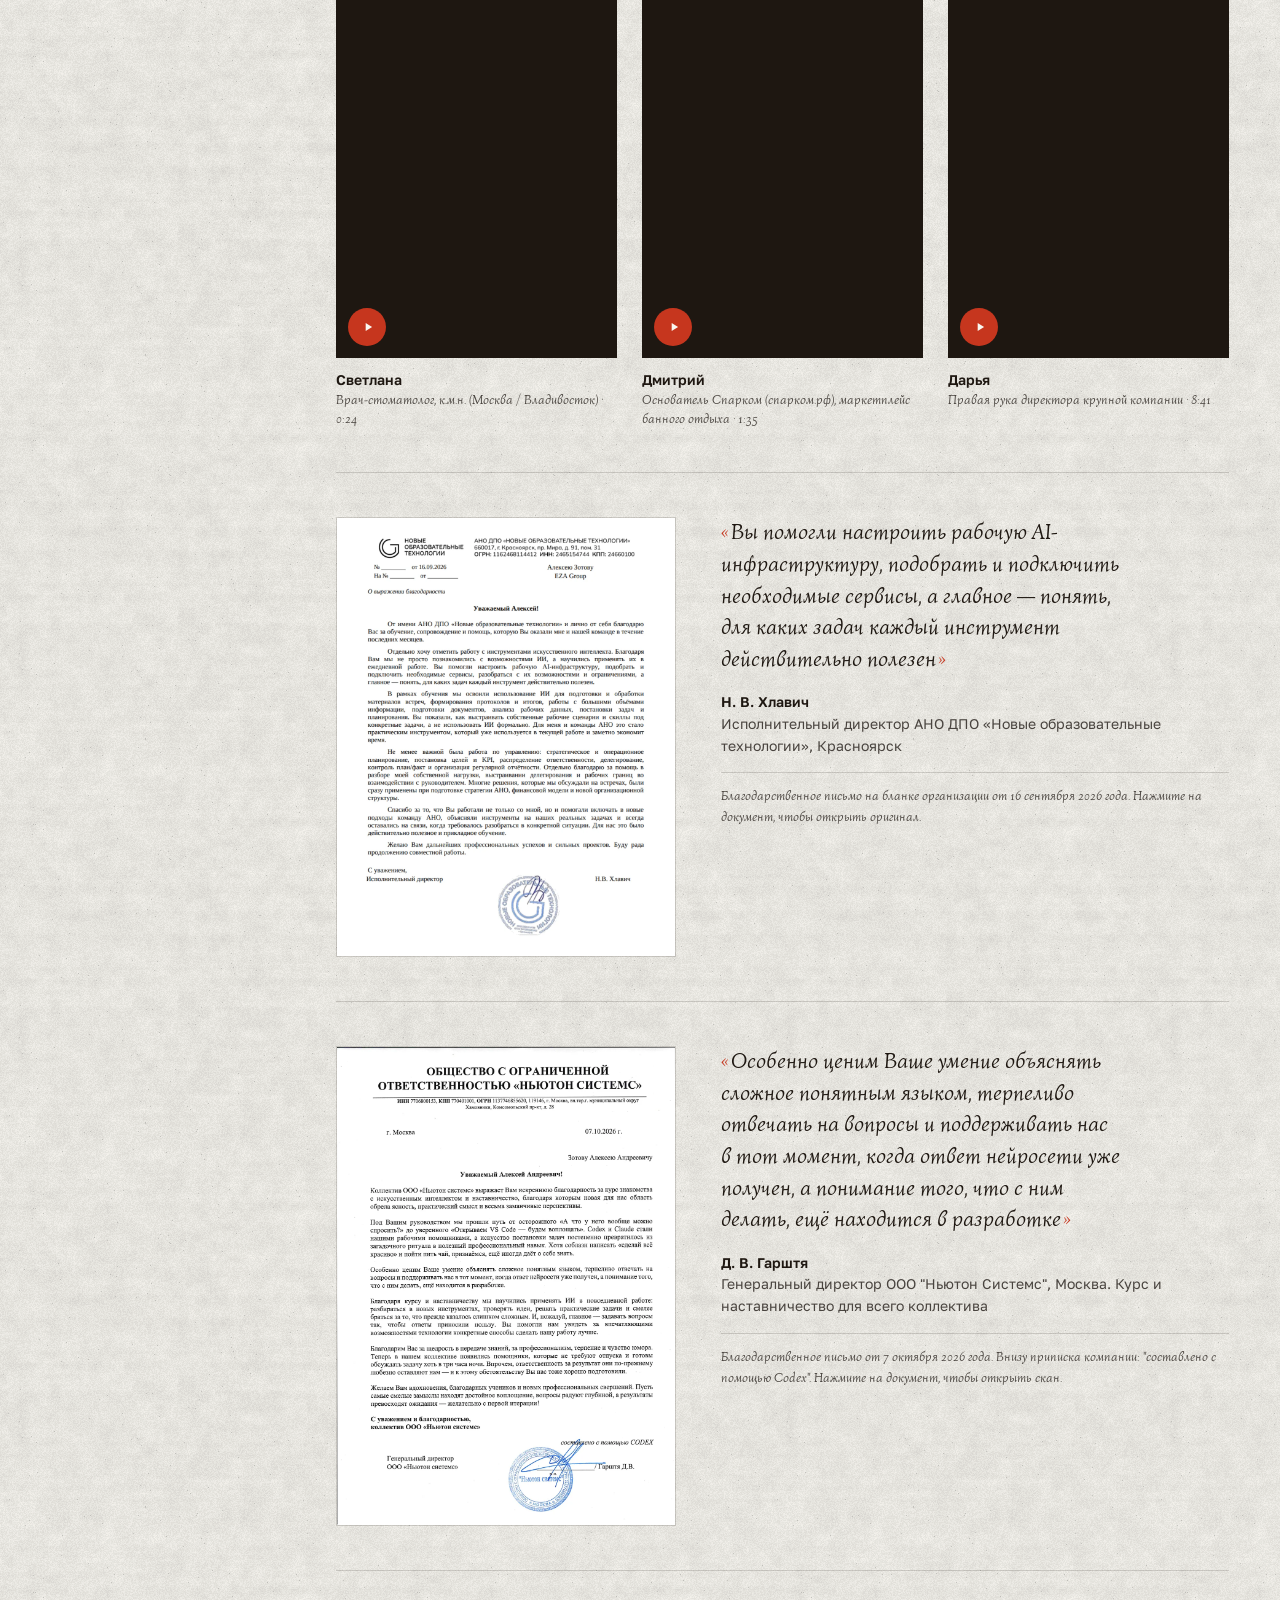
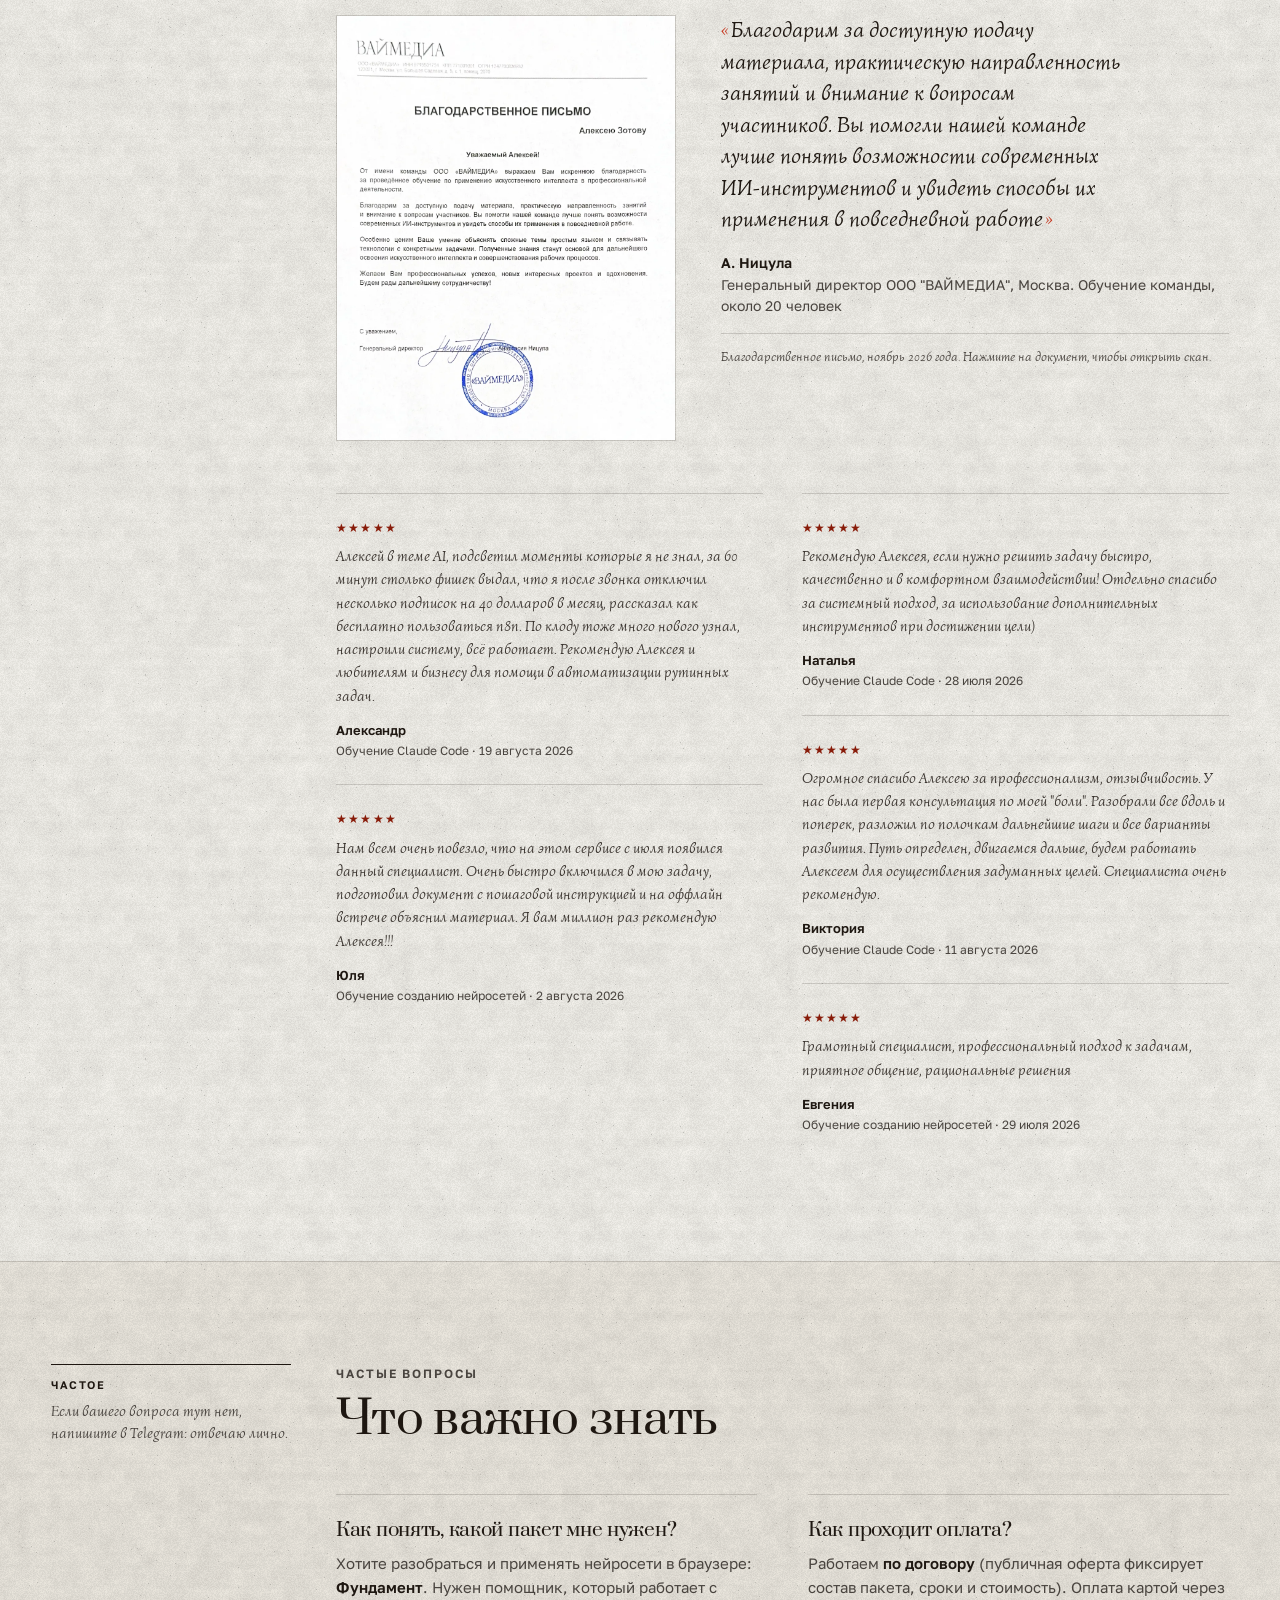
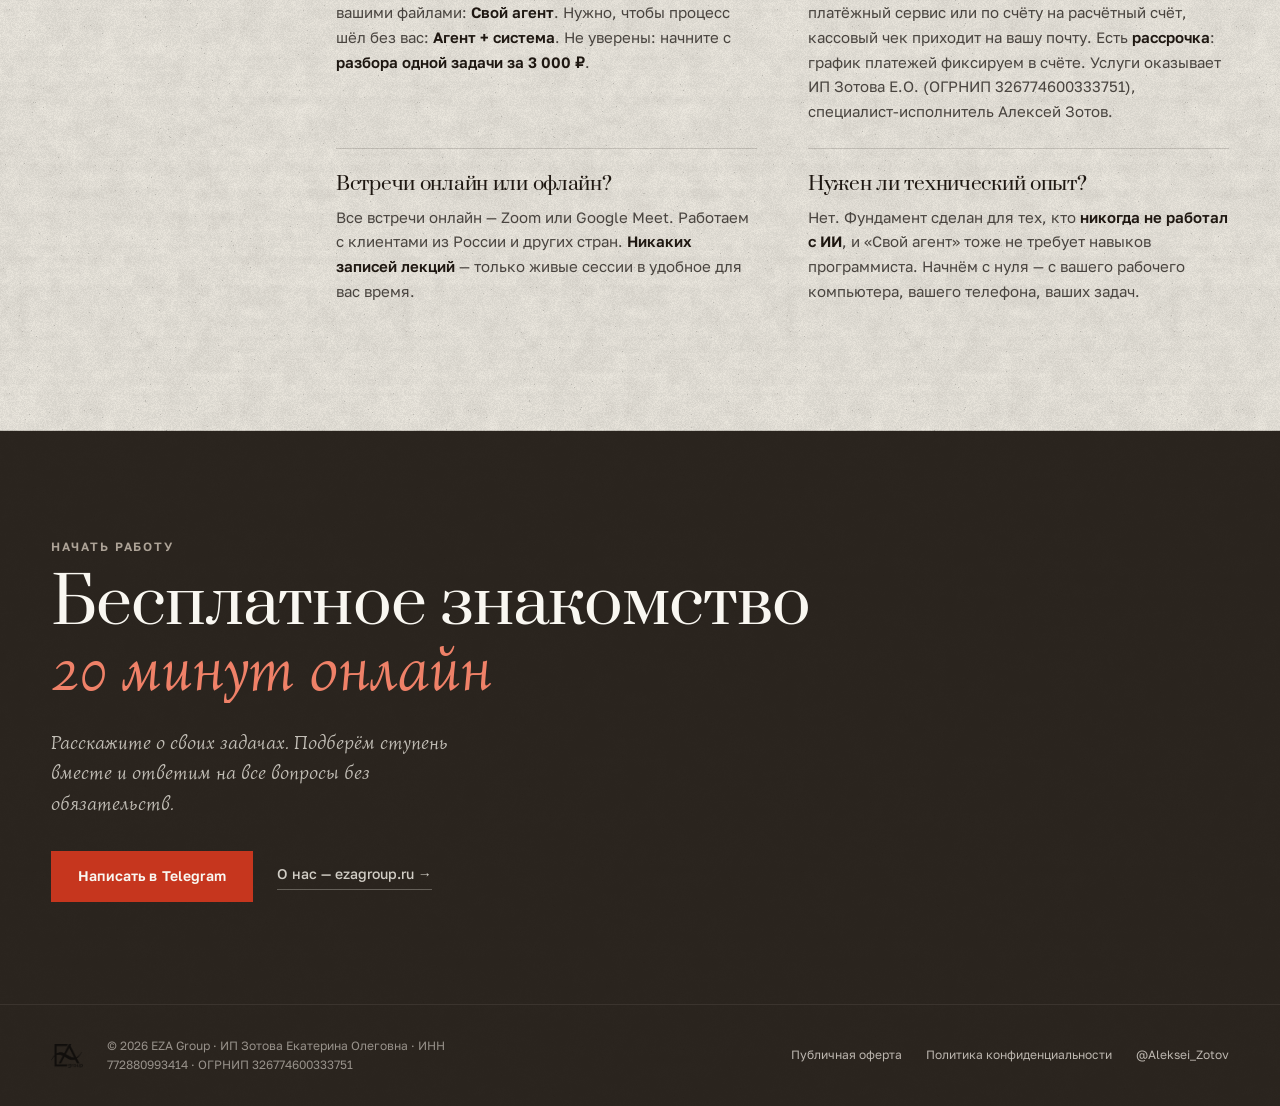
==== commit 38eeea29: "Change greeting from 'Hello' to 'Goodbye'" ====
--- a/ai-mentoring.html
+++ b/ai-mentoring.html
@@ -26,7 +26,11 @@
 <link rel="stylesheet" href="assets/eza.css">
 <style>
 </style>
-<script type="application/ld+json">{"@context":"https://schema.org","@type":"FAQPage","mainEntity":[{"@type":"Question","name":"Как понять, какой пакет мне нужен?","acceptedAnswer":{"@type":"Answer","text":"Один вопрос: «Вам сейчас важнее разобраться в инструментах — или уже выглядеть профессионально в соцсетях и иметь сайт?» Первое → Пакет 1 «Фундамент». Второе → Пакет 2 «Медиа-присутствие». Хотите всё сразу и есть бюджет → Пакет 3 «Цифровой эксперт». Не уверены вообще ни в чём → начните с Экспресс-разбора за 3 000 ₽ . Если кроме инструментов важна ещё и работа с внутренними барьерами — спросите про формат «Комплекс» с коучингом."}},{"@type":"Question","name":"Как проходит оплата?","acceptedAnswer":{"@type":"Answer","text":"Работаем по договору (публичная оферта фиксирует состав пакета, сроки и стоимость). Оплата картой через платёжный сервис или по счёту на расчётный счёт, кассовый чек приходит на вашу почту. Есть рассрочка : график платежей фиксируем в счёте. Услуги оказывает ИП Зотова Е.О. (ОГРНИП 326774600333751), специалист-исполнитель Алексей Зотов."}},{"@type":"Question","name":"Встречи онлайн или офлайн?","acceptedAnswer":{"@type":"Answer","text":"Все встречи онлайн — Zoom или Google Meet. Работаем с клиентами из России и других стран. Никаких записей лекций — только живые сессии в удобное для вас время."}},{"@type":"Question","name":"Нужен ли технический опыт?","acceptedAnswer":{"@type":"Answer","text":"Нет. Пакет 1 создан специально для тех, кто никогда не работал с ИИ . Начнём с нуля — с вашего рабочего компьютера, вашего телефона, ваших задач."}}]}</script>
+<script type="application/ld+json">{"@context": "https://schema.org", "@type": "FAQPage", "mainEntity": [{"@type": "Question", "name": "Как понять, какой пакет мне нужен?", "acceptedAnswer": {"@type": "Answer", "text": "Хотите разобраться и применять нейросети в браузере: Фундамент. Нужен помощник, который работает с вашими файлами: Свой агент. Нужно, чтобы процесс шёл без вас: Агент + система. Не уверены: начните с разбора одной задачи за 3 000 ₽."}}, {"@type": "Question", "name": "Как проходит оплата?", "acceptedAnswer": {"@type": "Answer", "text": "Работаем по договору (публичная оферта фиксирует состав пакета, сроки и стоимость). Оплата картой через платёжный сервис или по счёту на расчётный счёт, кассовый чек приходит на вашу почту. Есть рассрочка: график платежей фиксируем в счёте. Услуги оказывает ИП Зотова Е.О. (ОГРНИП 326774600333751), специалист-исполнитель Алексей Зотов."}}, {"@type": "Question", "name": "Встречи онлайн или офлайн?", "acceptedAnswer": {"@type": "Answer", "text": "Все встречи онлайн — Zoom или Google Meet. Работаем с клиентами из России и других стран. Никаких записей лекций — только живые сессии в удобное для вас время."}}, {"@type": "Question", "name": "Нужен ли технический опыт?", "acceptedAnswer": {"@type": "Answer", "text": "Нет. Фундамент сделан для тех, кто никогда не работал с ИИ , и «Свой агент» тоже не требует навыков программиста. Начнём с нуля — с вашего рабочего компьютера, вашего телефона, ваших задач."}}]}</script>
+<script type="application/ld+json">{"@context": "https://schema.org", "@type": "Service", "name": "AI-наставничество", "description": "Индивидуальное обучение работе с нейросетями для экспертов и предпринимателей: встречи один на один, разбор реальных задач.", "serviceType": "AI-наставничество", "url": "https://ezagroup.ru/ai-mentoring.html", "provider": {"@id": "https://ezagroup.ru/#org"}, "areaServed": {"@type": "Country", "name": "Россия"}, "offers": {"@type": "Offer", "url": "https://ezagroup.ru/ai-mentoring.html", "priceCurrency": "RUB", "availability": "https://schema.org/InStock", "priceSpecification": {"@type": "PriceSpecification", "minPrice": 22000, "priceCurrency": "RUB"}}}</script>
+<script type="application/ld+json">{"@context": "https://schema.org", "@type": "BreadcrumbList", "itemListElement": [{"@type": "ListItem", "position": 1, "name": "Главная", "item": "https://ezagroup.ru/"}, {"@type": "ListItem", "position": 2, "name": "AI-наставничество", "item": "https://ezagroup.ru/ai-mentoring.html"}]}</script>
+<style>.index-p{margin-inline-start:auto}</style>
+<style>.portrait img,.about-photo img{mix-blend-mode:normal;filter:grayscale(1) contrast(1.08) brightness(.93);-webkit-mask-image:linear-gradient(to right,#000 88%,transparent);mask-image:linear-gradient(to right,#000 88%,transparent)}.portrait{justify-content:flex-end}@media(min-width:861px){.portrait{padding-top:clamp(28px,3vw,48px)}.portrait-cap{margin-bottom:var(--space-sm)}}</style>
 </head>
 <body>
 <a class="skip" href="#main">Перейти к содержимому</a>
@@ -46,7 +50,7 @@
 <section class="opener">
   <div class="opener-in">
     <figure class="portrait">
-      <img src="assets/portrait-cut.webp" alt="Алексей Зотов" width="960" height="845">
+      <img src="assets/portrait-white.webp" alt="Алексей Зотов" width="700" height="933">
       <div class="portrait-scrim"></div>
       <figcaption class="portrait-cap">
         <b>Алексей Зотов</b>
@@ -60,16 +64,16 @@
         <span class="kicker kicker-red">Не курс</span>
       </div>
 
-      <h1>Обучу работать с&nbsp;<em>нейросетями</em> под ваши задачи</h1>
+      <h1>Поставлю <em style="white-space:nowrap">ИИ-агента</em> и научу работать с&nbsp;ним</h1>
 
       <div class="opener-deck rise rise-3">
-        <p class="lead">Мы садимся вдвоём и делаем вашу работу с помощью ИИ. Вы уходите не с конспектом, а с инструментом, который уже работает.</p>
+        <p class="lead">Мы садимся вдвоём и делаем вашу работу с помощью ИИ. Вы уходите с агентом на своём компьютере, который уже решил первые ваши задачи.</p>
       </div>
 
       <div class="opener-meta rise rise-4">
-        <div class="meta-item"><span class="meta-val">4–12</span><span class="meta-lab">встреч один на один</span></div>
-        <div class="meta-item"><span class="meta-val">22–80&nbsp;тыс&nbsp;₽</span><span class="meta-lab">три ступени на выбор</span></div>
-        <div class="meta-item"><span class="meta-val">3 000&nbsp;₽</span><span class="meta-lab">разбор одной задачи</span></div>
+        <div class="meta-item"><span class="meta-val">1 на 1</span><span class="meta-lab">на ваших задачах</span></div>
+        <div class="meta-item"><span class="meta-val">35 000&nbsp;₽</span><span class="meta-lab">свой агент с обучением</span></div>
+        <div class="meta-item"><span class="meta-val">3 000&nbsp;₽</span><span class="meta-lab">разбор, до 30 мин</span></div>
       </div>
 
       <div class="opener-actions rise rise-4">
@@ -174,171 +178,166 @@
   <div class="spread">
     <aside class="marg">
       <b>Как выбирать</b>
-      Ступени идут по нарастающей: каждая следующая включает предыдущую. Большинство начинает со второй, она закрывает 80% запросов.
+      Берите наименьшую ступень, которая решает вашу задачу. Добрать следующую можно в любой момент.
     </aside>
     <div class="col">
       <div class="band-head">
         <span class="kicker">Линейка</span>
-        <h2 style="max-width: 26ch">Три ступени для эксперта и отдельный трек для компаний</h2>
+        <h2 style="max-width: 26ch">Три ступени для себя и отдельный трек для команды</h2>
       </div>
 
       <nav class="index" aria-label="Линейка ступеней">
         <a class="index-row" href="#tier-01">
           <span class="index-n">01</span>
-          <span class="index-name">Фундамент <i>начать с нуля, без страха</i></span>
+          <span class="index-name">Фундамент <i>4 часа, начать применять</i></span>
           <span class="index-p">22 000 ₽</span>
         </a>
         <a class="index-row is-pick" href="#tier-02">
           <span class="index-n">02</span>
-          <span class="index-name">Медиа-присутствие <i>выбирают чаще всего</i></span>
-          <span class="index-p">45 000 ₽</span>
+          <span class="index-name">Свой агент <i>6 часов, установка и обучение</i></span>
+          <span class="index-p">35 000 ₽</span>
         </a>
         <a class="index-row" href="#tier-03">
           <span class="index-n">03</span>
-          <span class="index-name">Цифровой эксперт <i>автоматизация и масштаб</i></span>
-          <span class="index-p">80 000 ₽</span>
+          <span class="index-name">Агент + система <i>сервер, Telegram, автоматизация</i></span>
+          <span class="index-p"><small>от</small> 60 000 ₽</span>
         </a>
         <a class="index-row" href="#tier-04">
           <span class="index-n">04</span>
-          <span class="index-name">Для компаний и команд <i>учим отдел группой</i></span>
-          <span class="index-p"><small>от</small> 24 000 ₽</span>
+          <span class="index-name">Команда <i>агенты у сотрудников и обучение отдела</i></span>
+          <span class="index-p"><small>от</small> 100 000 ₽</span>
         </a>
       </nav>
-
-      <div class="classified">
-        <p class="classified-t"><b>Не уверены, какая ступень ваша?</b> <i>45–60 минут: берём вашу конкретную задачу и решаем её вживую. Выберете пакет в течение недели, и 3 000 ₽ зачтутся в его стоимость.</i></p>
-        <span class="classified-p"><span>3 000 ₽</span><a class="btn-text" href="https://t.me/Aleksei_Zotov" target="_blank" rel="noopener">Записаться на разбор</a></span>
-      </div>
 
       <div class="ladder">
 
         <article id="tier-01" class="tier">
           <div class="tier-num">01</div>
           <div class="tier-main">
+            
             <h3 class="tier-name">Фундамент</h3>
-            <p class="tier-target">Для тех, кто слышал про ИИ и хочет разобраться, без страха, что "это не для меня"</p>
-            <div class="tier-facts"><span>4 встречи</span><span>4 недели</span><span>знать заранее ничего не нужно</span></div>
+            <p class="tier-target">Для тех, кто слышал про ИИ и хочет спокойно разобраться, с нуля</p>
+            <div class="tier-facts"><span>4 встречи по 1 часу</span><span>4 недели</span><span>знать заранее ничего не нужно</span></div>
             <ul class="tier-list">
-              <li>Перестаёте бояться ИИ и путаться в десятке инструментов</li>
-              <li>Всё зарегистрировано и оплачено, работает с первого дня <b>коуч-сессия 7 000 ₽ включена</b></li>
-              <li>Создаёте проекты и обучаете ИИ на своих материалах</li>
-              <li>Работаете с таблицами и держите личную базу знаний в NotebookLM</li>
+              <li>Понимаете, какую нейросеть брать под какую задачу</li>
+              <li>Всё зарегистрировано и настроено, работает с первого дня</li>
+              <li>Делаете тексты, таблицы и презентации на своих материалах</li>
+              <li>Ищете в интернете со ссылками на источники и проверяете ответы</li>
             </ul>
             <details class="tier-more">
               <summary>Что именно освоим</summary>
               <ul>
-                <li>Диагностическая встреча — разбираем ваши задачи и рутину</li>
-                <li>Коуч-сессия по снятию блоков и страхов</li>
-                <li>Что из чего: ChatGPT, Claude, Gemini и другие — как выбирать при большом многообразии</li>
-                <li>Регистрация, оплата подписок, базовая настройка — от «как зайти» до «работает»</li>
-                <li>Создание проектов, обучение ИИ своим материалом, тонкая настройка под вашу нишу</li>
-                <li>Работа с таблицами — базовый анализ, формулы, сводные таблицы через ИИ</li>
-                <li>NotebookLM — личная база знаний, которая помнит всё про вашу тему</li>
+              <li>Диагностическая встреча: разбираем ваши задачи и рутину</li>
+              <li>ChatGPT, Claude, Gemini: что для чего и как выбирать</li>
+              <li>Регистрация, подписки, базовая настройка</li>
+              <li>Проекты: обучаем ИИ вашим материалам и нише</li>
+              <li>Таблицы: анализ, формулы, сводные через ИИ</li>
+              <li>Презентации и документы по вашему шаблону</li>
               </ul>
             </details>
-            <p class="tier-result"><b>Вы получите</b>Понимаете, что выбрать из сотни инструментов и зачем. Всё настроено и оплачено. NotebookLM работает и помнит всё про вашу нишу.</p>
+            <p class="tier-result"><b>Вы получите</b>Нейросети встроены в вашу обычную работу, и вы знаете, где им верить, а где проверять.</p>
           </div>
           <div class="tier-buy">
             <span class="tier-price">22 000 ₽</span>
-            <span class="tier-alt">за 4 недели вы перестаёте бояться ИИ и применяете его в рутине каждый день</span>
-            <a class="btn btn--ghost" href="https://t.me/Aleksei_Zotov" target="_blank" rel="noopener">Выбрать ступень</a>
+            <span class="tier-alt">без установки агента</span>
+            <a class="btn btn--ghost" href="https://t.me/Aleksei_Zotov" target="_blank" rel="noopener">Выбрать Фундамент</a>
           </div>
         </article>
 
         <article id="tier-02" class="tier tier--pick">
           <div class="tier-num">02</div>
           <div class="tier-main">
-            <span class="tier-pick-mark">Выбирают чаще всего</span>
-            <h3 class="tier-name">Медиа-присутствие</h3>
-            <p class="tier-target">Для эксперта, которому нужно быть заметным: посты, визуал, контент, без команды и дизайнера</p>
-            <div class="tier-facts"><span>6 встреч</span><span>6 недель</span><span>плюс всё из «Фундамента»</span></div>
+            <span class="tier-pick-mark">Основной вариант</span>
+            <h3 class="tier-name">Свой агент</h3>
+            <p class="tier-target">Для тех, кому мало чата в браузере: нужен помощник, который работает с вашими файлами</p>
+            <div class="tier-facts"><span>5 встреч, 6 часов</span><span>первая 2 часа, остальные по часу</span><span>подойдёт и новичку</span></div>
             <ul class="tier-list">
-              <li>Единый визуальный стиль во всех соцсетях</li>
-              <li>Презентации, питчи и КП за 20 минут без дизайнера</li>
-              <li>Работающий лендинг или мини-сайт</li>
-              <li>Долгие созвоны и документы в короткой выжимке автоматически</li>
-            </ul>
-            <details class="tier-more">
-              <summary>Что именно освоим</summary>
-              <ul>
-                <li>Оформление соцсетей через ИИ — единый стиль и шаблоны</li>
-                <li>AI-презентации: питч, КП, вебинар за 20 минут</li>
-                <li>Карусели и графика под ваши темы</li>
-                <li>Базовое видео — оживление фото, короткий ролик</li>
-                <li>Первый лендинг или мини-сайт</li>
-                <li>AI-саммари — встречи, созвоны и документы в короткую выжимку</li>
-              </ul>
-            </details>
-            <p class="tier-result"><b>Вы получите</b>Единый визуальный стиль. Умеете делать контент самостоятельно. Сайт уже работает. Долгие встречи и документы в понятной выжимке за минуту.</p>
-          </div>
-          <div class="tier-buy">
-            <span class="tier-price">45 000 ₽</span>
-            <span class="tier-alt">аналог у агентства от 180 000 ₽, плюс навык остаётся у вас</span>
-            <a class="btn btn--go" href="https://t.me/Aleksei_Zotov" target="_blank" rel="noopener">Выбрать ступень</a>
-          </div>
-        </article>
-
-        <article id="tier-03" class="tier">
-          <div class="tier-num">03</div>
-          <div class="tier-main">
-            <h3 class="tier-name">Цифровой эксперт</h3>
-            <p class="tier-target">Для активного эксперта, который хочет масштабироваться и автоматизировать контент-процессы</p>
-            <div class="tier-facts"><span>8 встреч</span><span>+ месяц поддержки</span><span>плюс всё из «Медиа-присутствия»</span></div>
-            <ul class="tier-list">
-              <li>Видео с вашим лицом по тексту, без камеры и студии</li>
-              <li>Дашборд считает показатели бизнеса и обновляется сам</li>
-              <li>AI-агент забирает у вас рутинный процесс целиком</li>
-              <li>Месяц поддержки после: 2 созвона на подстройку</li>
-            </ul>
-            <details class="tier-more">
-              <summary>Что именно освоим</summary>
-              <ul>
-                <li>AI-аватар — видео с вашим лицом по тексту без съёмки</li>
-                <li>Комикс или бренд-персонаж</li>
-                <li>Дашборд данных — визуализация показателей бизнеса, обновляется сам</li>
-                <li>AI-агент под конкретный процесс — квалификация лидов, ответы в CRM</li>
-                <li>Работа с Claude API или автоматизация через n8n</li>
-                <li>2 поддерживающих созвона после окончания (1 месяц)</li>
-              </ul>
-            </details>
-            <p class="tier-result"><b>Вы получите</b>Автоматизированный контент- и данных-конвейер. Дашборд считает сам. Ваш AI-аватар и AI-агент под рутинные процессы. Больше не нужна команда.</p>
-          </div>
-          <div class="tier-buy">
-            <span class="tier-price">80 000 ₽</span>
-            <span class="tier-alt">аналог у агентства от 400 000 ₽, поддержка 1 месяц включена</span>
-            <a class="btn btn--ghost" href="https://t.me/Aleksei_Zotov" target="_blank" rel="noopener">Выбрать ступень</a>
-          </div>
-        </article>
-
-        <article id="tier-04" class="tier">
-          <div class="tier-num">04</div>
-          <div class="tier-main">
-            <span class="tier-pick-mark">Отдельный трек</span>
-            <h3 class="tier-name">Для компаний и команд</h3>
-            <p class="tier-target">Для собственника или IT: учим отдел группой, настраиваем каждому его рабочее место</p>
-            <div class="tier-facts"><span>3 встречи по 2 часа</span><span>группами по отделам</span><span>другие ступени не нужны</span></div>
-            <ul class="tier-list">
-              <li>Ассистент работает в вашем VS Code с вашими файлами <b>на локальной машине, а не чат в браузере</b></li>
-              <li>Помнит контекст между сессиями и не переспрашивает заново</li>
-              <li>60+ скиллов: документы, таблицы, аналитика, код, коммуникации</li>
-              <li>Забирает согласованный список повторяющихся задач</li>
+              <li>Агент стоит на вашем компьютере и открывает ваши файлы</li>
+              <li>Помнит правила и договорённости, не переспрашивает заново</li>
+              <li>Делает документы, таблицы и презентации в нужном виде</li>
+              <li>Понимает голос: ставите задачу словами</li>
             </ul>
             <details class="tier-more">
               <summary>Что именно настроим</summary>
               <ul>
-                <li>Установка и настройка Claude Code / Codex в VS Code на вашей инфраструктуре</li>
-                <li>Система памяти — агент помнит контекст между сессиями, не переспрашивает заново</li>
-                <li>Настройка экономии токенов — быстрая работа без лишних затрат</li>
-                <li>60+ скиллов под разные виды задач — документы, таблицы, аналитика, код, коммуникации</li>
-                <li>MCP-серверы — подключение к вашим сервисам и данным напрямую</li>
-                <li>Автоматизируем согласованный список повторяющихся задач</li>
+              <li>VS Code и Claude Code или Codex по вашей подписке</li>
+              <li>Голосовой ввод</li>
+              <li>Файл правил и память: агент знает, как вы работаете</li>
+              <li>Навыки под документы, таблицы, презентации</li>
+              <li>Поиск в интернете со ссылками</li>
+              <li>Экономия лимитов подписки</li>
+              <li>Практика на ваших задачах на каждой встрече</li>
               </ul>
             </details>
-            <p class="tier-result"><b>Вы получите</b>Цифровой ассистент стоит в рабочей среде компании, помнит контекст и берёт на себя операционную рутину. Настройка разовая, дальше он работает сам.</p>
+            <p class="tier-result"><b>Вы получите</b>Рабочее место с агентом, который уже сделал ваши первые задачи, и умение ставить ему новые.</p>
           </div>
           <div class="tier-buy">
-            <span class="tier-price"><small>от</small> 24 000 ₽</span>
-            <span class="tier-alt">за сотрудника в группе до 8 человек · индивидуально 60 000 ₽</span>
+            <span class="tier-price">35 000 ₽</span>
+            <span class="tier-alt">установка и обучение вместе</span>
+            <a class="btn btn--go" href="https://t.me/Aleksei_Zotov" target="_blank" rel="noopener">Поставить агента</a>
+          </div>
+        </article>
+
+        <article id="tier-03" class="tier">
+          <div class="tier-num">03</div>
+          <div class="tier-main">
+            
+            <h3 class="tier-name">Агент + система</h3>
+            <p class="tier-target">Для эксперта и предпринимателя: агент забирает процесс целиком и работает при закрытом ноутбуке</p>
+            <div class="tier-facts"><span>от 10 встреч по часу</span><span>включает «Свой агент»</span><span>состав под вашу задачу</span></div>
+            <ul class="tier-list">
+              <li>Агент живёт на вашем сервере и отвечает в Telegram</li>
+              <li>Задачи по расписанию: сводки, напоминания, отчёты</li>
+              <li>Одна система под ваш процесс: CRM, дашборд или автоматизация</li>
+              <li>Вы собираете её под моим контролем и умеете менять сами</li>
+            </ul>
+            <details class="tier-more">
+              <summary>Что можно собрать</summary>
+              <ul>
+              <li>Свой сервер и автономный агент в Telegram</li>
+              <li>Автоматизация n8n: заявки, уведомления, документы</li>
+              <li>Индивидуальная CRM под ваш процесс</li>
+              <li>Дашборд показателей или мини-сайт</li>
+              <li>Безопасность: ключи, доступы, проверка чужих навыков</li>
+              </ul>
+            </details>
+            <p class="tier-result"><b>Вы получите</b>Работающая система под один ваш процесс и понимание, как её развивать. Состав и срок фиксируем в договоре до старта.</p>
+          </div>
+          <div class="tier-buy">
+            <span class="tier-price"><small>от</small> 60 000 ₽</span>
+            <span class="tier-alt">цена зависит от состава системы</span>
+            <a class="btn btn--ghost" href="https://t.me/Aleksei_Zotov" target="_blank" rel="noopener">Обсудить систему</a>
+          </div>
+        </article>
+
+        <article id="tier-04" class="tier">
+          <div class="tier-num">04</div>
+          <div class="tier-main">
+            
+            <h3 class="tier-name">Команда</h3>
+            <p class="tier-target">Для собственника или руководителя: учим отдел, настраиваем каждому его рабочее место</p>
+            <div class="tier-facts"><span>3 встречи по 2 часа</span><span>группа до 8 человек</span><span>программа под отдел</span></div>
+            <ul class="tier-list">
+              <li>Агент на рабочих машинах сотрудников, с файлами компании</li>
+              <li>Программа строится на документах и процессах отдела</li>
+              <li>Настройка персонально каждому, вместе с вашим IT</li>
+              <li>30 дней поддержки после запуска</li>
+            </ul>
+            <details class="tier-more">
+              <summary>Что именно настроим</summary>
+              <ul>
+              <li>Claude Code или Codex на вашей инфраструктуре</li>
+              <li>Память: регламенты, шаблоны, правила компании</li>
+              <li>Навыки: документы, таблицы, аналитика, коммуникации</li>
+              <li>Подключение к вашим сервисам</li>
+              <li>Согласованный список повторяющихся задач</li>
+              </ul>
+            </details>
+            <p class="tier-result"><b>Вы получите</b>Отдел работает с агентами на своих задачах, а не слушает лекцию про нейросети.</p>
+          </div>
+          <div class="tier-buy">
+            <span class="tier-price"><small>от</small> 100 000 ₽</span>
+            <span class="tier-alt">точную сумму считает калькулятор по числу людей</span>
             <a class="btn btn--ghost" href="corporate-ai.html">Подробнее и расчёт</a>
           </div>
         </article>
@@ -346,62 +345,88 @@
       </div>
 
       <div class="classified">
-        <p class="classified-t"><b>Апгрейд к «Цифровому эксперту»: нужно больше, чем инструменты?</b> <i>Для тех, кому кроме техники важна работа с барьерами: страхом делегировать, "я недостаточно технический человек", тревогой отпустить контроль. Коучинг-сопровождение на всём протяжении программы, а не разовая сессия на старте.</i></p>
+        <p class="classified-t"><b>Нужна и работа с барьерами?</b> <i>Если мешает страх делегировать или отпустить контроль, добавляем ICF-коучинг на всём протяжении программы.</i></p>
         <span class="classified-p"><span>от 90 000 ₽</span><a class="btn-text" href="https://t.me/Aleksei_Zotov" target="_blank" rel="noopener">Обсудить формат</a></span>
       </div>
     </div>
   </div>
 </section>
 
+<section class="band band--tint" id="single">
+  <div class="spread">
+    <aside class="marg">
+      <b>Без пакета</b>
+      Одна задача, один час или выезд. Чтобы попробовать или добрать то, чего не хватает.
+    </aside>
+    <div class="col">
+      <div class="band-head">
+        <span class="kicker">Разовая работа</span>
+        <h2>Если пакет пока не нужен</h2>
+      </div>
+      <div class="classified">
+        <p class="classified-t"><b>Разбор одной задачи, до 30 минут.</b> <i>Берём вашу задачу, решаем или находим путь. Выберете пакет в течение недели, и 3 000 ₽ зачтутся в его стоимость.</i></p>
+        <span class="classified-p"><span>3 000 ₽</span><a class="btn-text" href="https://t.me/Aleksei_Zotov" target="_blank" rel="noopener">Записаться</a></span>
+      </div>
+      <div class="classified">
+        <p class="classified-t"><b>Час работы онлайн.</b> <i>Один на один, с показом экрана, на вашем компьютере.</i></p>
+        <span class="classified-p"><span>7 500 ₽</span><a class="btn-text" href="https://t.me/Aleksei_Zotov" target="_blank" rel="noopener">Выбрать время</a></span>
+      </div>
+      <div class="classified">
+        <p class="classified-t"><b>Час работы на выезде.</b> <i>Приезжаю к вам или в компанию. Объём и место обсуждаем индивидуально.</i></p>
+        <span class="classified-p"><span>10 000 ₽ / час</span><a class="btn-text" href="https://t.me/Aleksei_Zotov" target="_blank" rel="noopener">Обсудить выезд</a></span>
+      </div>
+    </div>
+  </div>
+</section>
+
+<section class="band" id="modules">
+  <div class="spread">
+    <aside class="marg">
+      <b>Добор</b>
+      Модули не обязательны. Их берут, когда агент уже стоит и понятно, чего не хватает.
+    </aside>
+    <div class="col">
+      <div class="band-head">
+        <span class="kicker">Модули</span>
+        <h2>Что можно добавить к своему агенту</h2>
+      </div>
+      <div class="tbl-wrap"><table class="tbl"><thead><tr><th>Модуль</th><th>Что появляется у вас</th></tr></thead><tbody>
+        <tr><td>Поиск со ссылками</td><td>агент находит свежие данные и показывает источники</td></tr>
+        <tr><td>Студия рилсов</td><td>паузы, субтитры и обложка силами агента</td></tr>
+        <tr><td>Персонаж и комиксы</td><td>герой не меняется от кадра к кадру</td></tr>
+        <tr><td>ИИ-персонаж с голосом</td><td>лицо, голос, серия роликов</td></tr>
+        <tr><td>Соцсети с черновиками</td><td>тексты утром в Telegram, публикуете вы</td></tr>
+        <tr><td>Свой сервер</td><td>агент работает при закрытом ноутбуке</td></tr>
+        <tr><td>Автоматизация n8n</td><td>заявки, уведомления, документы</td></tr>
+        <tr><td>Агент в телефоне</td><td>Claude Code на сервере и в Telegram</td></tr>
+        <tr><td>Безопасность</td><td>как чужие навыки крадут пароли и как закрыться</td></tr>
+      </tbody></table></div>
+      <p class="tier-result"><b>Цена</b>Считается по часам: 7 500 ₽ за час онлайн. Сколько часов нужно именно вам, скажу до начала.</p>
+    </div>
+  </div>
+</section>
+
 <section class="band band--tint">
   <div class="spread">
     <aside class="marg">
-      <b>Проверка</b>
-      Цены собраны по открытым прайсам агентств и фрилансеров. Это не обещание скидки, а способ понять порядок цифр.
-    </aside>
-    <div class="col">
-      <div class="band-head">
-        <span class="kicker">Почему это выгодно</span>
-        <h2>Сколько стоит заказать то же самое</h2>
-        <p class="lead">Если нанимать подрядчиков по отдельности — вы платите за разовый результат. Здесь вы платите один раз и навык остаётся с вами навсегда.</p>
-      </div>
-      <div class="tbl-wrap">
-        <table class="tbl">
-          <thead><tr><th>Что пришлось бы заказывать</th><th>Цена на рынке</th></tr></thead>
-          <tbody>
-            <tr class="grp"><td colspan="2">01 · Фундамент</td></tr>
-            <tr><td>Коуч-сессия (ставка наставника)</td><td class="yes">7 000 ₽</td></tr>
-            <tr><td>Онбординг по AI-инструментам у консультанта (2 ч)</td><td class="yes">8 000–12 000 ₽</td></tr>
-            <tr><td>3 персональные AI-сессии (настройка + обучение)</td><td class="yes">15 000–21 000 ₽</td></tr>
-            <tr><td>Обучение работе с таблицами у фрилансера</td><td class="yes">5 000–10 000 ₽</td></tr>
-            <tr class="sum"><td>Итого по рынку</td><td class="yes">от 35 000 ₽</td></tr>
-            <tr class="sum deal"><td>В пакете «Фундамент»</td><td class="yes">22 000 ₽ · + навык остаётся с вами навсегда</td></tr>
-            <tr class="grp"><td colspan="2">02 · Медиа-присутствие</td></tr>
-            <tr><td>Лендинг у агентства</td><td class="yes">от 100 000 ₽</td></tr>
-            <tr><td>Визуальный стиль у дизайнера</td><td class="yes">25 000–40 000 ₽</td></tr>
-            <tr><td>Питч-дек и презентации</td><td class="yes">15 000–25 000 ₽</td></tr>
-            <tr><td>Карусели (комплект 5 шт)</td><td class="yes">8 000–15 000 ₽</td></tr>
-            <tr><td>Видеоролик / оживление фото</td><td class="yes">30 000–80 000 ₽</td></tr>
-            <tr><td>Коучинг + AI-консультант</td><td class="yes">22 000 ₽</td></tr>
-            <tr><td>Настройка AI-саммари под свои встречи</td><td class="yes">8 000–15 000 ₽</td></tr>
-            <tr class="sum"><td>Итого по рынку</td><td class="yes">от 208 000 ₽</td></tr>
-            <tr class="sum deal"><td>В пакете «Медиа-присутствие»</td><td class="yes">45 000 ₽ · и это умеете делать сами — каждый раз заново бесплатно</td></tr>
-            <tr class="grp"><td colspan="2">03 · Цифровой эксперт</td></tr>
-            <tr><td>Всё из пакета «Медиа»</td><td class="yes">от 200 000 ₽</td></tr>
-            <tr><td>AI-аватар (продакшен студии)</td><td class="yes">60 000–120 000 ₽</td></tr>
-            <tr><td>Бренд-персонаж у иллюстратора</td><td class="yes">30 000–60 000 ₽</td></tr>
-            <tr><td>Дашборд данных у аналитика</td><td class="yes">40 000–80 000 ₽</td></tr>
-            <tr><td>AI-агент под процесс (разработка)</td><td class="yes">60 000–150 000 ₽</td></tr>
-            <tr><td>Настройка автоматизации n8n</td><td class="yes">40 000–80 000 ₽</td></tr>
-            <tr><td>Сопровождение 1 месяц</td><td class="yes">30 000 ₽</td></tr>
-            <tr class="sum"><td>Итого по рынку</td><td class="yes">от 460 000 ₽</td></tr>
-            <tr class="sum deal"><td>В пакете «Цифровой эксперт»</td><td class="yes">80 000 ₽ · + навык воспроизводите самостоятельно без ограничений</td></tr>
-          </tbody>
-        </table>
-      </div>
-      <p class="tier-result"><b>Вывод</b>
-        <strong>Ключевое отличие:</strong> подрядчик делает за вас один раз и уходит. После наставничества вы делаете это сами — каждый следующий лендинг, ролик или презентация стоят вам ноль рублей и 20 минут.
-      </p>
+      <b>Сравнение</b>
+      Ступени для одного человека. У команды своя страница и калькулятор.
+    </aside>
+    <div class="col">
+      <div class="band-head">
+        <span class="kicker">Сравнение</span>
+        <h2>Что входит в каждую ступень</h2>
+      </div>
+      <div class="tbl-wrap"><table class="tbl"><thead><tr><th>Что включено</th><th>01 Фундамент</th><th class="is-pick">02 Свой агент</th><th>03 Агент + система</th></tr></thead><tbody>
+        <tr><td>Нейросети под ваши задачи</td><td><span class="yes">✓</span></td><td class="is-pick"><span class="yes">✓</span></td><td><span class="yes">✓</span></td></tr>
+        <tr><td>Документы, таблицы, презентации</td><td><span class="yes">✓</span></td><td class="is-pick"><span class="yes">✓</span></td><td><span class="yes">✓</span></td></tr>
+        <tr><td>Агент на вашем компьютере</td><td><span class="no">—</span></td><td class="is-pick"><span class="yes">✓</span></td><td><span class="yes">✓</span></td></tr>
+        <tr><td>Правила, память, навыки</td><td><span class="no">—</span></td><td class="is-pick"><span class="yes">✓</span></td><td><span class="yes">✓</span></td></tr>
+        <tr><td>Агент на сервере и в Telegram</td><td><span class="no">—</span></td><td class="is-pick"><span class="no">—</span></td><td><span class="yes">✓</span></td></tr>
+        <tr><td>Система под один процесс</td><td><span class="no">—</span></td><td class="is-pick"><span class="no">—</span></td><td><span class="yes">✓</span></td></tr>
+        <tr><td>Встречи</td><td>4 по 1 часу</td><td class="is-pick">5: первая 2 часа, 4 по часу</td><td>от 10 по часу</td></tr>
+        <tr><td>Стоимость</td><td>22 000 ₽</td><td class="is-pick">35 000 ₽</td><td>от 60 000 ₽</td></tr>
+      </tbody></table></div>
     </div>
   </div>
 </section>
@@ -409,43 +434,23 @@
 <section class="band">
   <div class="spread">
     <aside class="marg">
-      <b>Сравнение</b>
-      Каждая следующая ступень включает предыдущую целиком. Строки сгруппированы по тому, что именно появляется у вас в работе.
-    </aside>
-    <div class="col">
-      <div class="band-head">
-        <span class="kicker">Сравнение пакетов</span>
-        <h2>Что входит в каждый</h2>
-        <p class="lead">Три ступени для эксперта. Корпоративный пакет в таблицу не входит: там другая задача и другая роль покупателя, ему отведена отдельная страница с калькулятором.</p>
-      </div>
-      <div class="tbl-wrap">
-        <table class="tbl">
-          <thead><tr><th>Что включено</th><th>01 Фундамент</th><th class="is-pick">02 Медиа-присутствие</th><th>03 Цифровой эксперт</th></tr></thead>
-          <tbody>
-            <tr class="grp"><td colspan="4">Основа</td></tr>
-            <tr><td>Диагностика и коуч-сессия</td><td><span class="yes">✓</span></td><td class="is-pick"><span class="yes">✓</span></td><td><span class="yes">✓</span></td></tr>
-            <tr><td>Промпты под вашу нишу</td><td><span class="yes">✓</span></td><td class="is-pick"><span class="yes">✓</span></td><td><span class="yes">✓</span></td></tr>
-            <tr><td>NotebookLM — база знаний</td><td><span class="yes">✓</span></td><td class="is-pick"><span class="yes">✓</span></td><td><span class="yes">✓</span></td></tr>
-            <tr><td>Работа с таблицами и данными</td><td><span class="yes">✓</span></td><td class="is-pick"><span class="yes">✓</span></td><td><span class="yes">✓</span></td></tr>
-            <tr class="grp"><td colspan="4">Контент и медиа</td></tr>
-            <tr><td>Оформление соцсетей / стиль</td><td><span class="no">—</span></td><td class="is-pick"><span class="yes">✓</span></td><td><span class="yes">✓</span></td></tr>
-            <tr><td>AI-презентации (питч, КП, вебинар)</td><td><span class="no">—</span></td><td class="is-pick"><span class="yes">✓</span></td><td><span class="yes">✓</span></td></tr>
-            <tr><td>Карусели и графика</td><td><span class="no">—</span></td><td class="is-pick"><span class="yes">✓</span></td><td><span class="yes">✓</span></td></tr>
-            <tr><td>Базовое видео / оживление фото</td><td><span class="no">—</span></td><td class="is-pick"><span class="yes">✓</span></td><td><span class="yes">✓</span></td></tr>
-            <tr><td>Лендинг или мини-сайт</td><td><span class="no">—</span></td><td class="is-pick"><span class="yes">✓</span></td><td><span class="yes">✓</span></td></tr>
-            <tr><td>AI-саммари встреч и документов</td><td><span class="no">—</span></td><td class="is-pick"><span class="yes">✓</span></td><td><span class="yes">✓</span></td></tr>
-            <tr class="grp"><td colspan="4">Масштабирование</td></tr>
-            <tr><td>AI-аватар (видео по тексту)</td><td><span class="no">—</span></td><td class="is-pick"><span class="no">—</span></td><td><span class="yes">✓</span></td></tr>
-            <tr><td>Бренд-персонаж или комикс</td><td><span class="no">—</span></td><td class="is-pick"><span class="no">—</span></td><td><span class="yes">✓</span></td></tr>
-            <tr><td>Дашборд данных</td><td><span class="no">—</span></td><td class="is-pick"><span class="no">—</span></td><td><span class="yes">✓</span></td></tr>
-            <tr><td>AI-агент под процесс</td><td><span class="no">—</span></td><td class="is-pick"><span class="no">—</span></td><td><span class="yes">✓</span></td></tr>
-            <tr><td>Автоматизация n8n / Claude API</td><td><span class="no">—</span></td><td class="is-pick"><span class="no">—</span></td><td><span class="yes">✓</span></td></tr>
-            <tr><td>Поддержка 1 месяц после</td><td><span class="no">—</span></td><td class="is-pick"><span class="no">—</span></td><td><span class="yes">✓</span></td></tr>
-            <tr><td>Встречи / срок</td><td>4 / 4 нед.</td><td class="is-pick">6 / 6 нед.</td><td>8 + поддержка</td></tr>
-            <tr><td>Стоимость</td><td>22 000 ₽</td><td class="is-pick">45 000 ₽</td><td>80 000 ₽</td></tr>
-          </tbody>
-        </table>
-      </div>
+      <b>Честно</b>
+      Лучше сказать это до оплаты.
+    </aside>
+    <div class="col">
+      <div class="band-head">
+        <span class="kicker">Кому не подойдёт</span>
+        <h2>Когда не стоит начинать</h2>
+      </div>
+      <div class="duo"><div class="duo-col duo--no"><ul class="duo-list">
+        <li>Нет двух-трёх часов в неделю на практику между встречами</li>
+        <li>Нужно, чтобы всё сделали за вас и больше не трогали</li>
+        <li>Нет задачи, которую хочется решить, есть только интерес к теме</li>
+      </ul></div><div class="duo-col duo--yes"><span class="kicker kicker-red">Что нужно от вас</span><ul class="duo-list">
+        <li>Компьютер и своя подписка Claude или ChatGPT (оплачиваете отдельно)</li>
+        <li>Две-три рутинные задачи и реальные файлы к ним</li>
+        <li>Готовность, что первые недели будет медленнее, чем по-старому</li>
+      </ul></div></div>
     </div>
   </div>
 </section>
@@ -465,7 +470,7 @@
         <div class="step">
           <span class="step-n">Шаг 1</span>
           <h3>Знакомство</h3>
-          <p>Бесплатный 20-минутный звонок. Разбираем ваши задачи и выбираем подходящий пакет.</p>
+          <p>Бесплатный 20-минутный звонок. Разбираем ваши задачи и выбираем ступень.</p>
         </div>
         <div class="step">
           <span class="step-n">Шаг 2</span>
@@ -537,6 +542,36 @@
             Исполнительный директор АНО ДПО «Новые образовательные технологии», Красноярск
           </p>
           <p class="letter-meta">Благодарственное письмо на бланке организации от 16 сентября 2026 года. Нажмите на документ, чтобы открыть оригинал.</p>
+        </div>
+      </figure>
+
+      <figure class="letter">
+        <a class="letter-shot" href="assets/letter-newton.jpg" target="_blank" rel="noopener" aria-label="Открыть скан благодарственного письма ООО &quot;Ньютон Системс&quot;">
+          <img src="assets/letter-newton.webp" alt="Благодарственное письмо от коллектива ООО &quot;Ньютон Системс&quot; на бланке компании, с подписью генерального директора и печатью" loading="lazy" decoding="async" width="1100" height="1555">
+          <span class="letter-open">Открыть скан письма</span>
+        </a>
+        <div class="letter-body">
+          <p class="letter-q">Особенно ценим Ваше умение объяснять сложное понятным языком, терпеливо отвечать на вопросы и поддерживать нас в тот момент, когда ответ нейросети уже получен, а понимание того, что с ним делать, ещё находится в разработке</p>
+          <p class="letter-who">
+            <b>Д. В. Гарштя</b>
+            Генеральный директор ООО "Ньютон Системс", Москва. Курс и наставничество для всего коллектива
+          </p>
+          <p class="letter-meta">Благодарственное письмо от 7 октября 2026 года. Внизу приписка компании: "составлено с помощью Codex". Нажмите на документ, чтобы открыть скан.</p>
+        </div>
+      </figure>
+
+      <figure class="letter">
+        <a class="letter-shot" href="assets/letter-vaymedia.jpg" target="_blank" rel="noopener" aria-label="Открыть скан благодарственного письма ООО &quot;ВАЙМЕДИА&quot;">
+          <img src="assets/letter-vaymedia.webp" alt="Благодарственное письмо от команды ООО &quot;ВАЙМЕДИА&quot; на бланке компании, с подписью генерального директора и печатью" loading="lazy" decoding="async" width="1100" height="1381">
+          <span class="letter-open">Открыть скан письма</span>
+        </a>
+        <div class="letter-body">
+          <p class="letter-q">Благодарим за доступную подачу материала, практическую направленность занятий и внимание к вопросам участников. Вы помогли нашей команде лучше понять возможности современных ИИ-инструментов и увидеть способы их применения в повседневной работе</p>
+          <p class="letter-who">
+            <b>А. Ницула</b>
+            Генеральный директор ООО "ВАЙМЕДИА", Москва. Обучение команды, около 20 человек
+          </p>
+          <p class="letter-meta">Благодарственное письмо, ноябрь 2026 года. Нажмите на документ, чтобы открыть скан.</p>
         </div>
       </figure>
 
@@ -586,11 +621,7 @@
       <div class="qa">
         <div class="qa-item">
           <h3 class="qa-q">Как понять, какой пакет мне нужен?</h3>
-          <div class="qa-a">Один вопрос: <strong>«Вам сейчас важнее разобраться в инструментах — или уже выглядеть профессионально в соцсетях и иметь сайт?»</strong><br><br>
-          <em>Первое</em> → Пакет 1 «Фундамент».<br>
-          <em>Второе</em> → Пакет 2 «Медиа-присутствие».<br>
-          Хотите всё сразу и есть бюджет → Пакет 3 «Цифровой эксперт».<br><br>
-          Не уверены вообще ни в чём → начните с <strong>Экспресс-разбора за 3 000 ₽</strong>. Если кроме инструментов важна ещё и работа с внутренними барьерами — спросите про формат «Комплекс» с коучингом.</div>
+          <div class="qa-a">Хотите разобраться и применять нейросети в браузере: <strong>Фундамент</strong>. Нужен помощник, который работает с вашими файлами: <strong>Свой агент</strong>. Нужно, чтобы процесс шёл без вас: <strong>Агент + система</strong>. Не уверены: начните с <strong>разбора одной задачи за 3 000 ₽</strong>.</div>
         </div>
         <div class="qa-item">
           <h3 class="qa-q">Как проходит оплата?</h3>
@@ -602,7 +633,7 @@
         </div>
         <div class="qa-item">
           <h3 class="qa-q">Нужен ли технический опыт?</h3>
-          <div class="qa-a">Нет. Пакет 1 создан специально для тех, кто <strong>никогда не работал с ИИ</strong>. Начнём с нуля — с вашего рабочего компьютера, вашего телефона, ваших задач.</div>
+          <div class="qa-a">Нет. Фундамент сделан для тех, кто <strong>никогда не работал с ИИ</strong>, и «Свой агент» тоже не требует навыков программиста. Начнём с нуля — с вашего рабочего компьютера, вашего телефона, ваших задач.</div>
         </div>
       </div>
     </div>
@@ -613,7 +644,7 @@
   <div class="wrap">
     <span class="kicker">Начать работу</span>
     <h2>Бесплатное знакомство<br><em>20 минут онлайн</em></h2>
-    <p class="lead" style="color: oklch(80% 0.012 85)">Расскажите о своих задачах. Подберём пакет вместе и ответим на все вопросы без обязательств.</p>
+    <p class="lead" style="color: oklch(80% 0.012 85)">Расскажите о своих задачах. Подберём ступень вместе и ответим на все вопросы без обязательств.</p>
     <div class="finale-row">
       <a class="btn btn--go" href="https://t.me/Aleksei_Zotov" target="_blank" rel="noopener">Написать в Telegram</a>
       <a class="btn-text" href="https://ezagroup.ru">О нас — ezagroup.ru →</a>
--- a/assets/eza.css
+++ b/assets/eza.css
@@ -764,3 +764,72 @@
     }
     .cookie button:hover { background: var(--red-deep); border-color: var(--red-deep); }
     @media (max-width: 620px) { .cookie button { margin-inline-start: 0; width: 100%; } }
+
+/* ═══ v4: ПРАВКИ ПО РЕВЬЮ 23.11.2026 ═══════════════════════════ */
+:root { --muted: oklch(39% 0.011 62); --red-text: oklch(41% 0.145 32); }
+.tbl .no { color: var(--muted); }
+.index-row:hover .index-n, .index-row.is-pick .index-n, .step-n, .quote-stars, .tier-more summary::after { color: var(--red-text); }
+/* на тёмных полосах приглушённый текст остаётся светлым */
+.band--ink, .colophon { --muted: oklch(72% 0.012 85); }
+
+.index .index-p small, .issue .issue-p small, .opener .meta-lab, .ladder .tier-alt, .front .front-num span { font-size: 0.8125rem; }
+.front .lead, .opener .lead { max-width: 54ch; text-wrap: pretty; }
+
+/* кнопки */
+.btn--go:hover { background: oklch(41% 0.145 32); border-color: oklch(41% 0.145 32); }
+:where(.band--ink, .colophon, .player) { --focus-ring: var(--paper); }
+:where(a, button, summary):focus-visible { outline: 2px solid var(--focus-ring, var(--ink)); outline-offset: 3px; }
+:where(.btn, .btn-text, .masthead-cta, .masthead-back, .index-row, .issue-row, .tier-more summary, .player-x):active { translate: 0 1px; }
+@media (max-width: 720px), (pointer: coarse) {
+  .masthead-back, .masthead-cta, .btn-text, .tier-more summary { min-height: 44px; }
+  .tier-more summary { display: inline-flex; align-items: center; gap: 6px; }
+  .masthead-in > a:first-child { display: inline-flex; align-items: center; justify-content: center; min-width: 44px; min-height: 44px; }
+  .player-x { top: -52px; width: 44px; height: 44px; }
+}
+
+/* линейка: названия с одной оси */
+.index .index-row { display: grid; grid-template-columns: 1.75rem minmax(0, 1fr) max-content; align-items: baseline; }
+.index .index-p { grid-column: 3; justify-self: end; }
+.index .index-row:hover, .issue .issue-row:hover { padding-inline: 0; }
+@media (max-width: 620px) { .index .index-row { column-gap: var(--space-xs); } }
+
+/* цены с одной оси */
+#roles .role { display: flex; flex-direction: column; align-items: flex-start; }
+#roles .role ul { align-self: stretch; }
+#roles .role-price { margin-block-start: auto; }
+@media (min-width: 1081px) {
+  #single .classified-p { display: grid; grid-template-columns: max-content 8rem; align-items: baseline; margin-inline-start: auto; }
+  #single .classified-p > span { text-align: right; }
+  #single .classified-p > a { justify-self: start; }
+}
+@media (min-width: 1200px) {
+  .projects .proj { grid-template-columns: 11rem minmax(0, 1fr) 12rem; }
+  .projects .proj-note { grid-template-columns: 11rem minmax(0, 1fr); }
+}
+
+/* телефон */
+@media (max-width: 680px) {
+  #modules table.tbl { min-width: 0; table-layout: fixed; }
+  #modules .tbl th, #modules .tbl td { padding: 10px 8px; overflow-wrap: anywhere; }
+  #modules .tbl th:first-child { width: 38%; }
+}
+@media (max-width: 720px) {
+  .band .spread > .marg { max-width: min(100%, 42ch); margin-bottom: var(--space-md); }
+  .band:has(.spread > .marg) { padding-block: 44px; }
+}
+@media (max-width: 620px) {
+  .portrait img { max-height: 250px; }
+}
+@media (max-width: 560px) {
+  .ladder .tier { grid-template-columns: minmax(0, 1fr); row-gap: var(--space-sm); }
+  .ladder .tier-num { font-size: 1.75rem; line-height: 1; }
+  .ladder .tier-buy { grid-column: 1; }
+}
+@media (max-width: 720px), (pointer: coarse) {
+  .btn-text, .tier-more summary { border-bottom: 0; padding-bottom: 0; text-decoration: underline; text-decoration-color: var(--faint); text-underline-offset: 5px; text-decoration-thickness: 1px; }
+}
+@media (max-width: 620px) {
+  .opener-meta { gap: var(--space-md); justify-content: space-between; }
+  .portrait img { width: auto; max-width: 100%; align-self: center; }
+  .ladder .tier-buy { margin-top: var(--space-sm); }
+}
